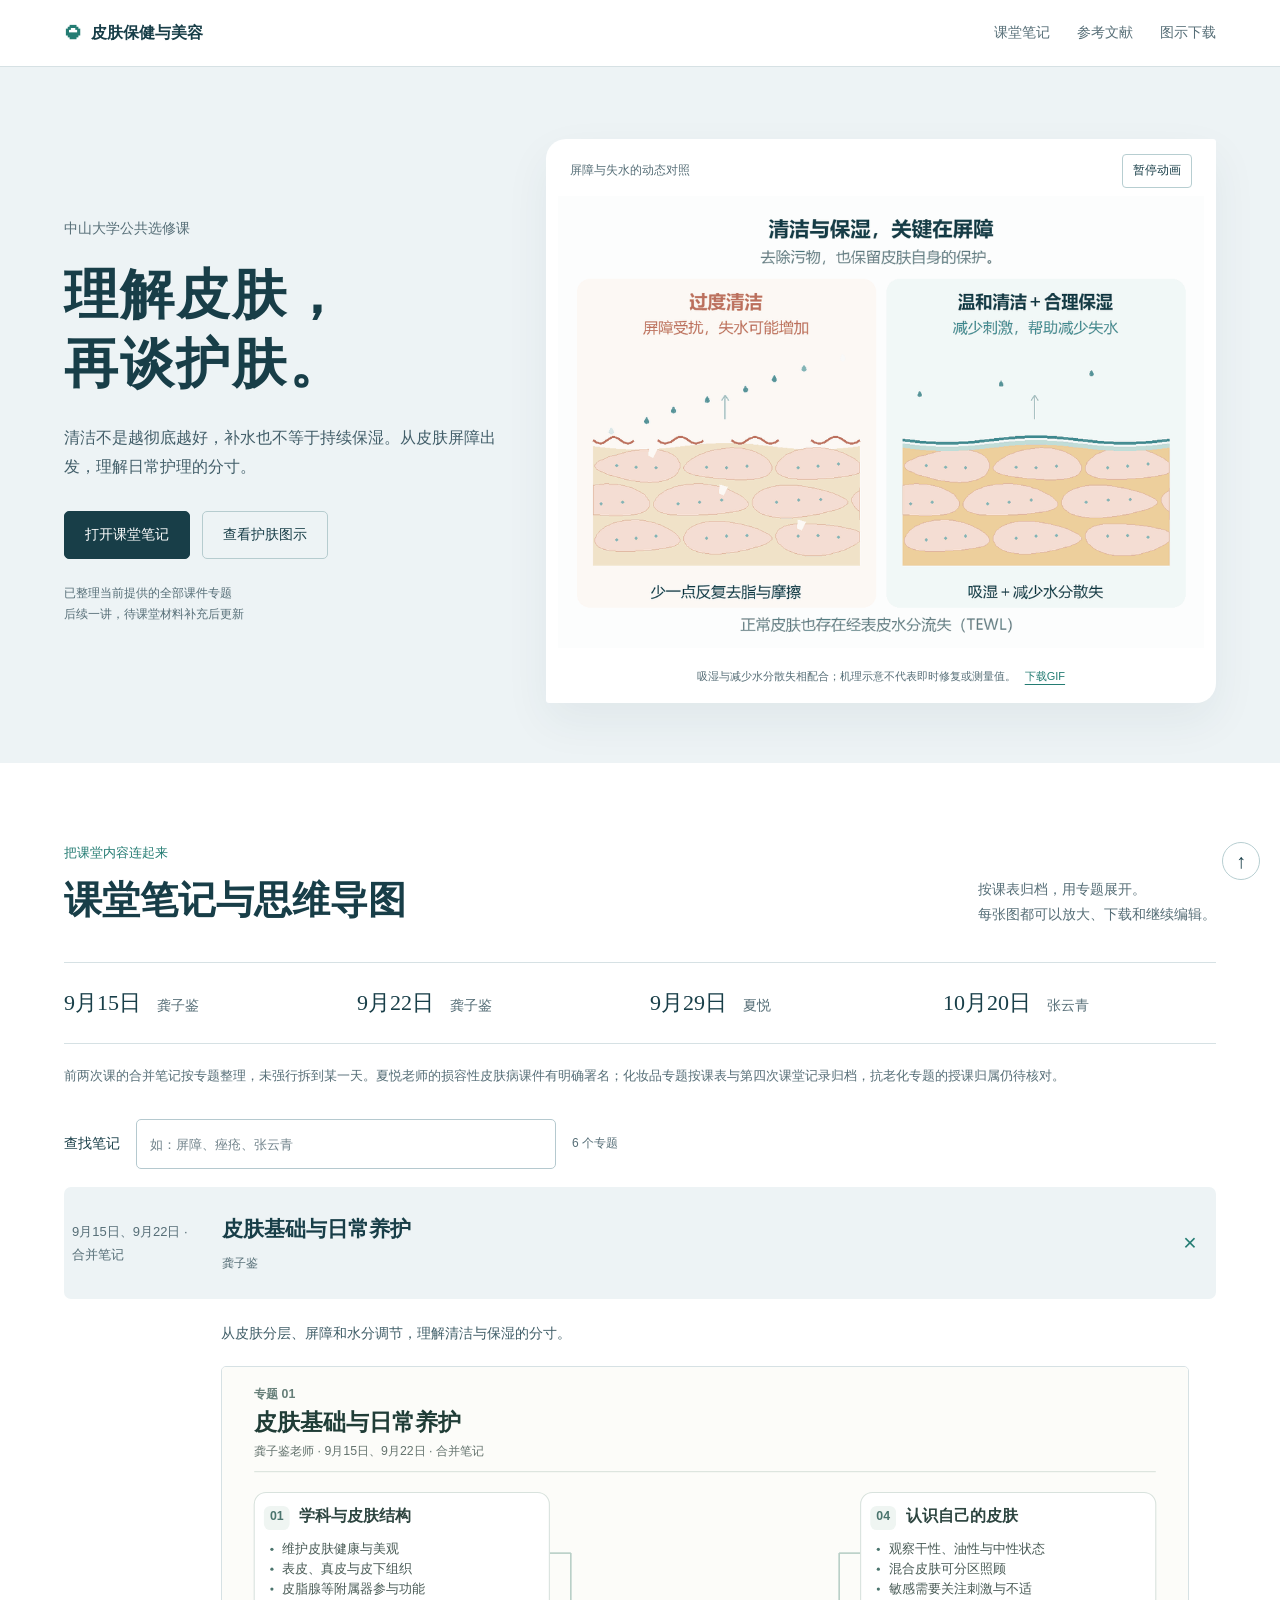
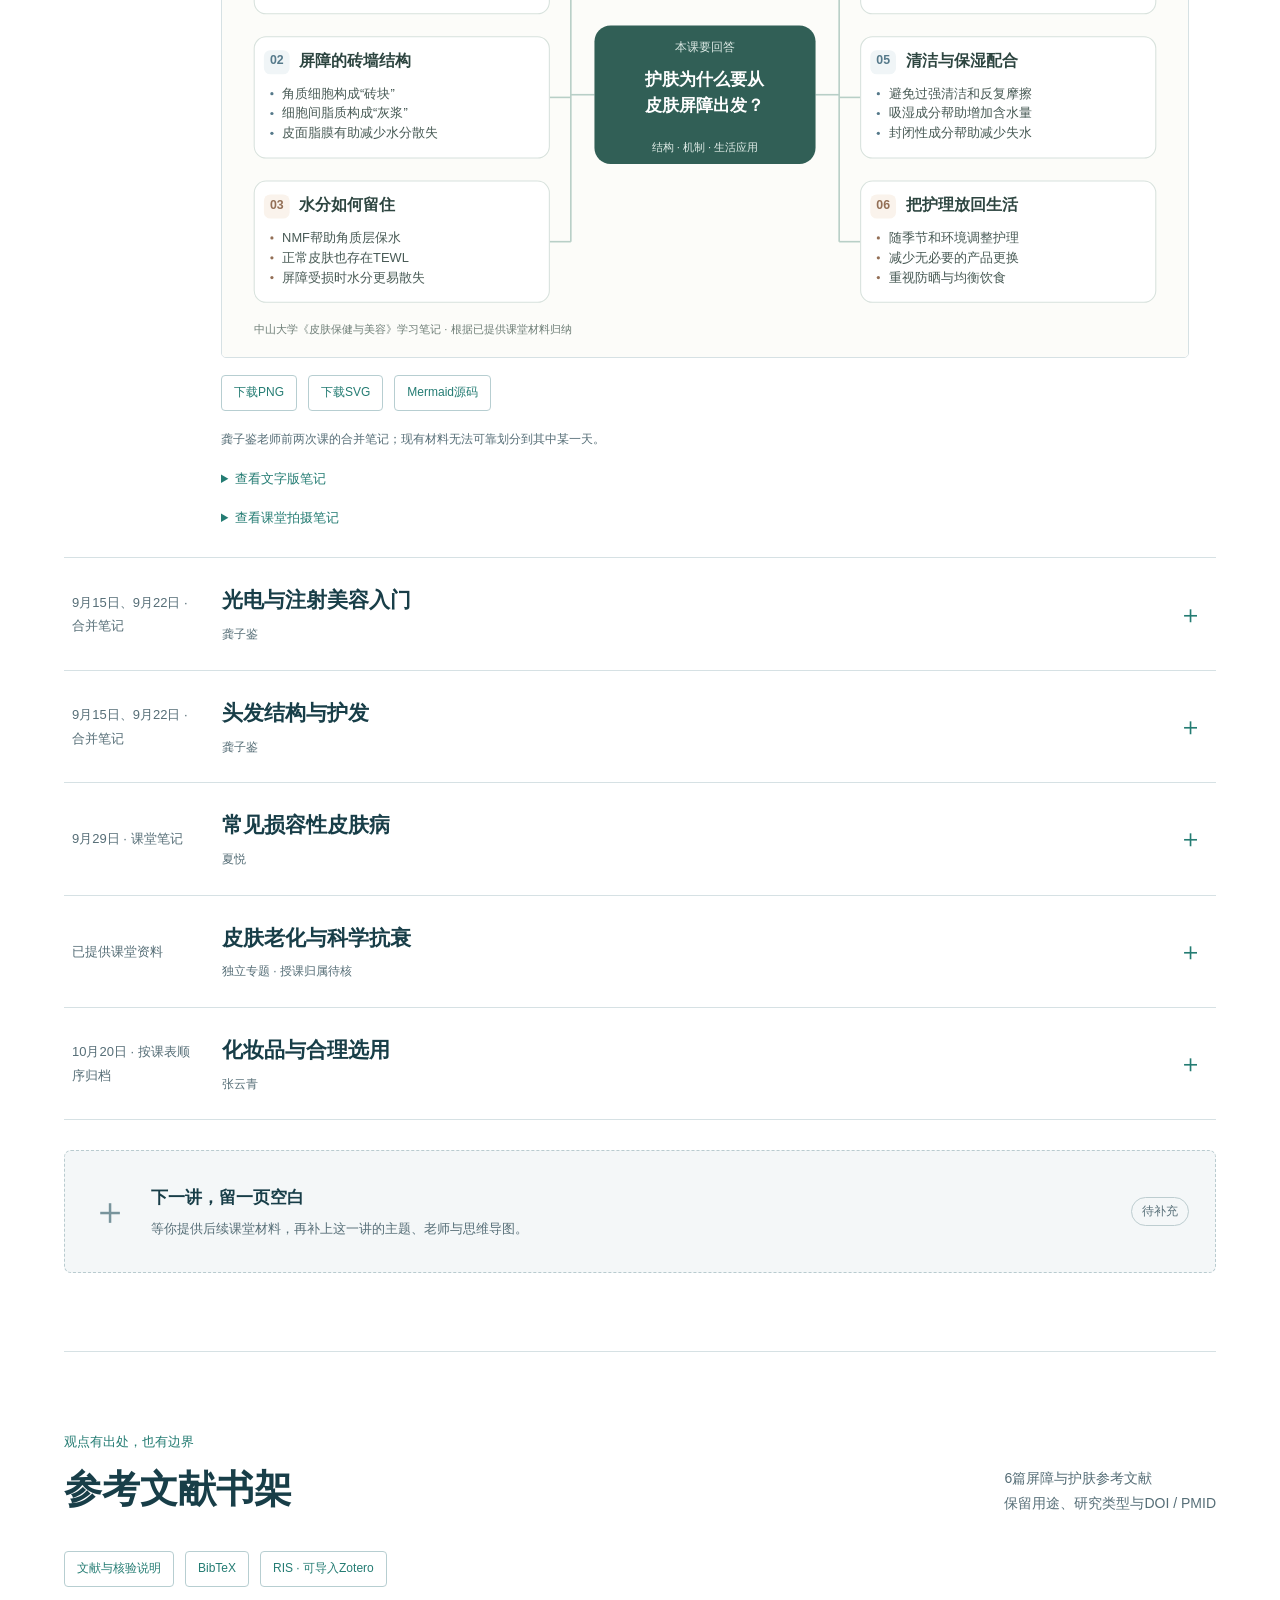
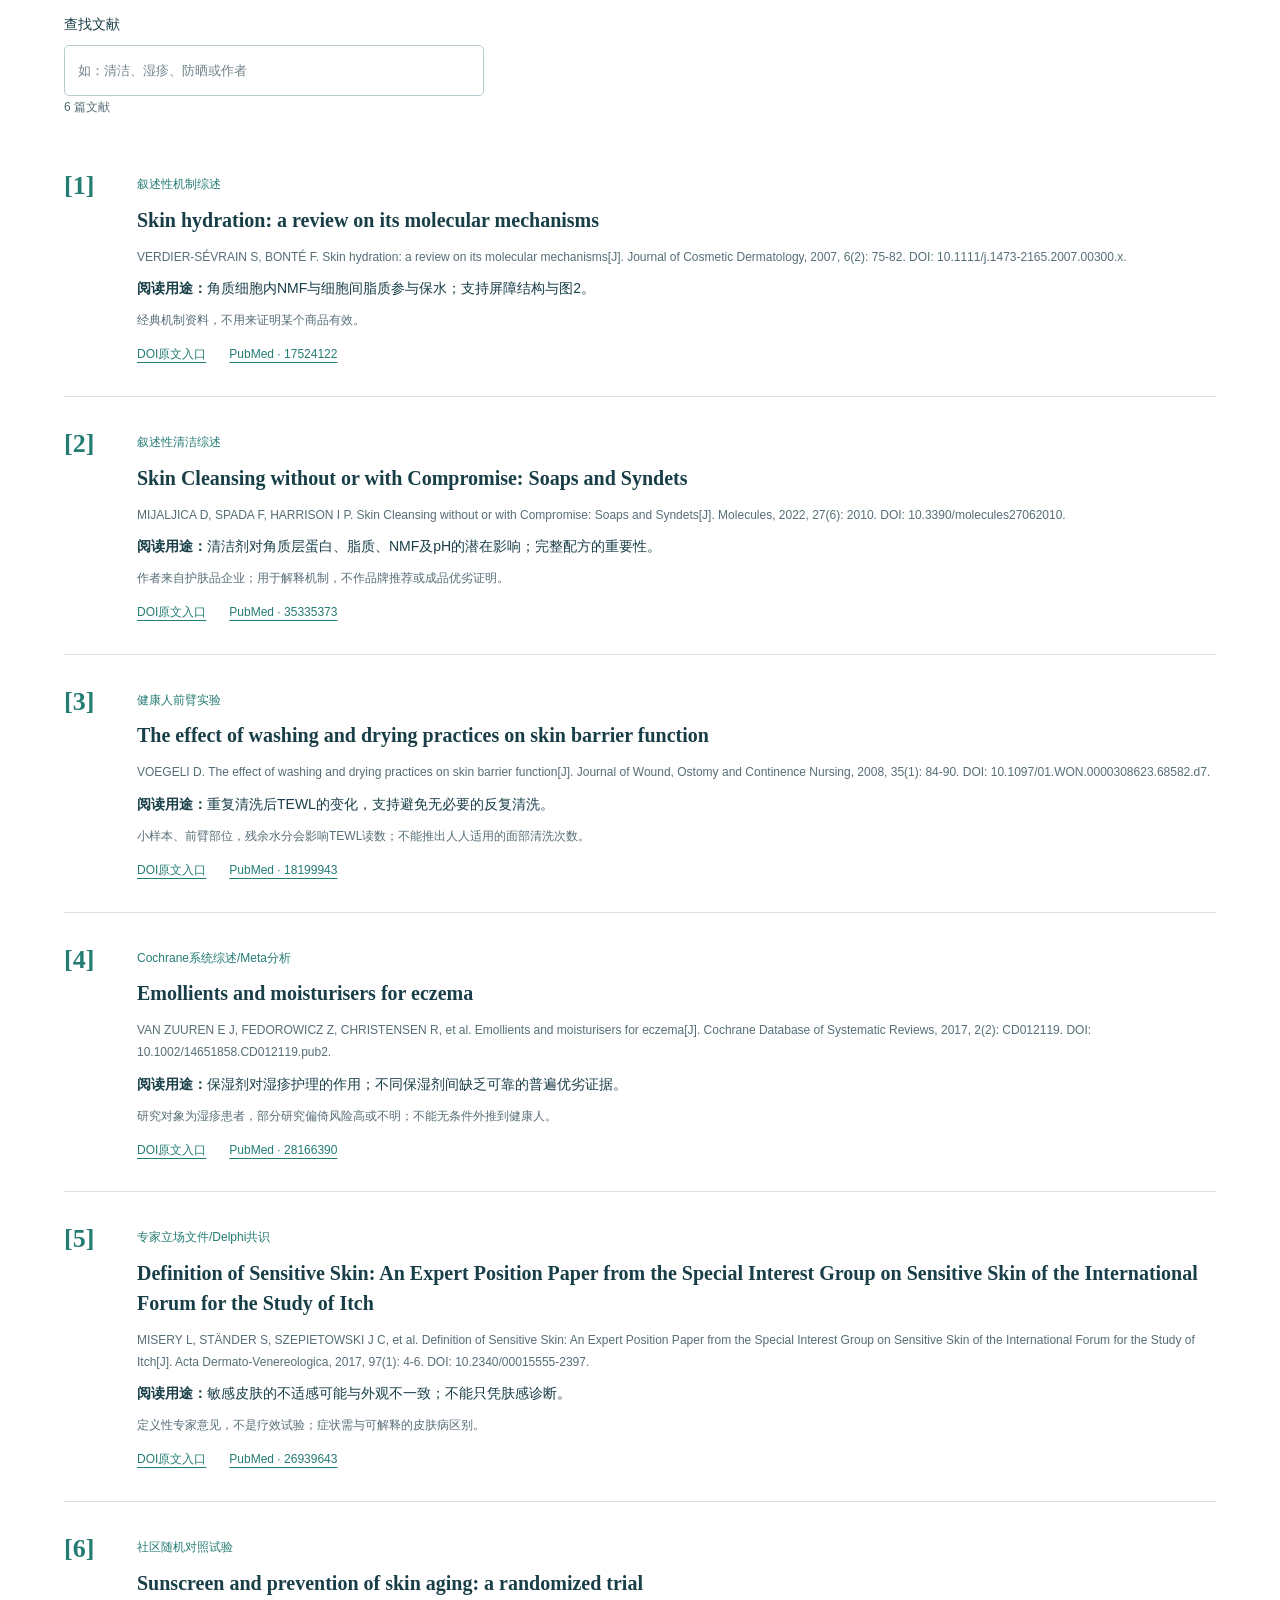
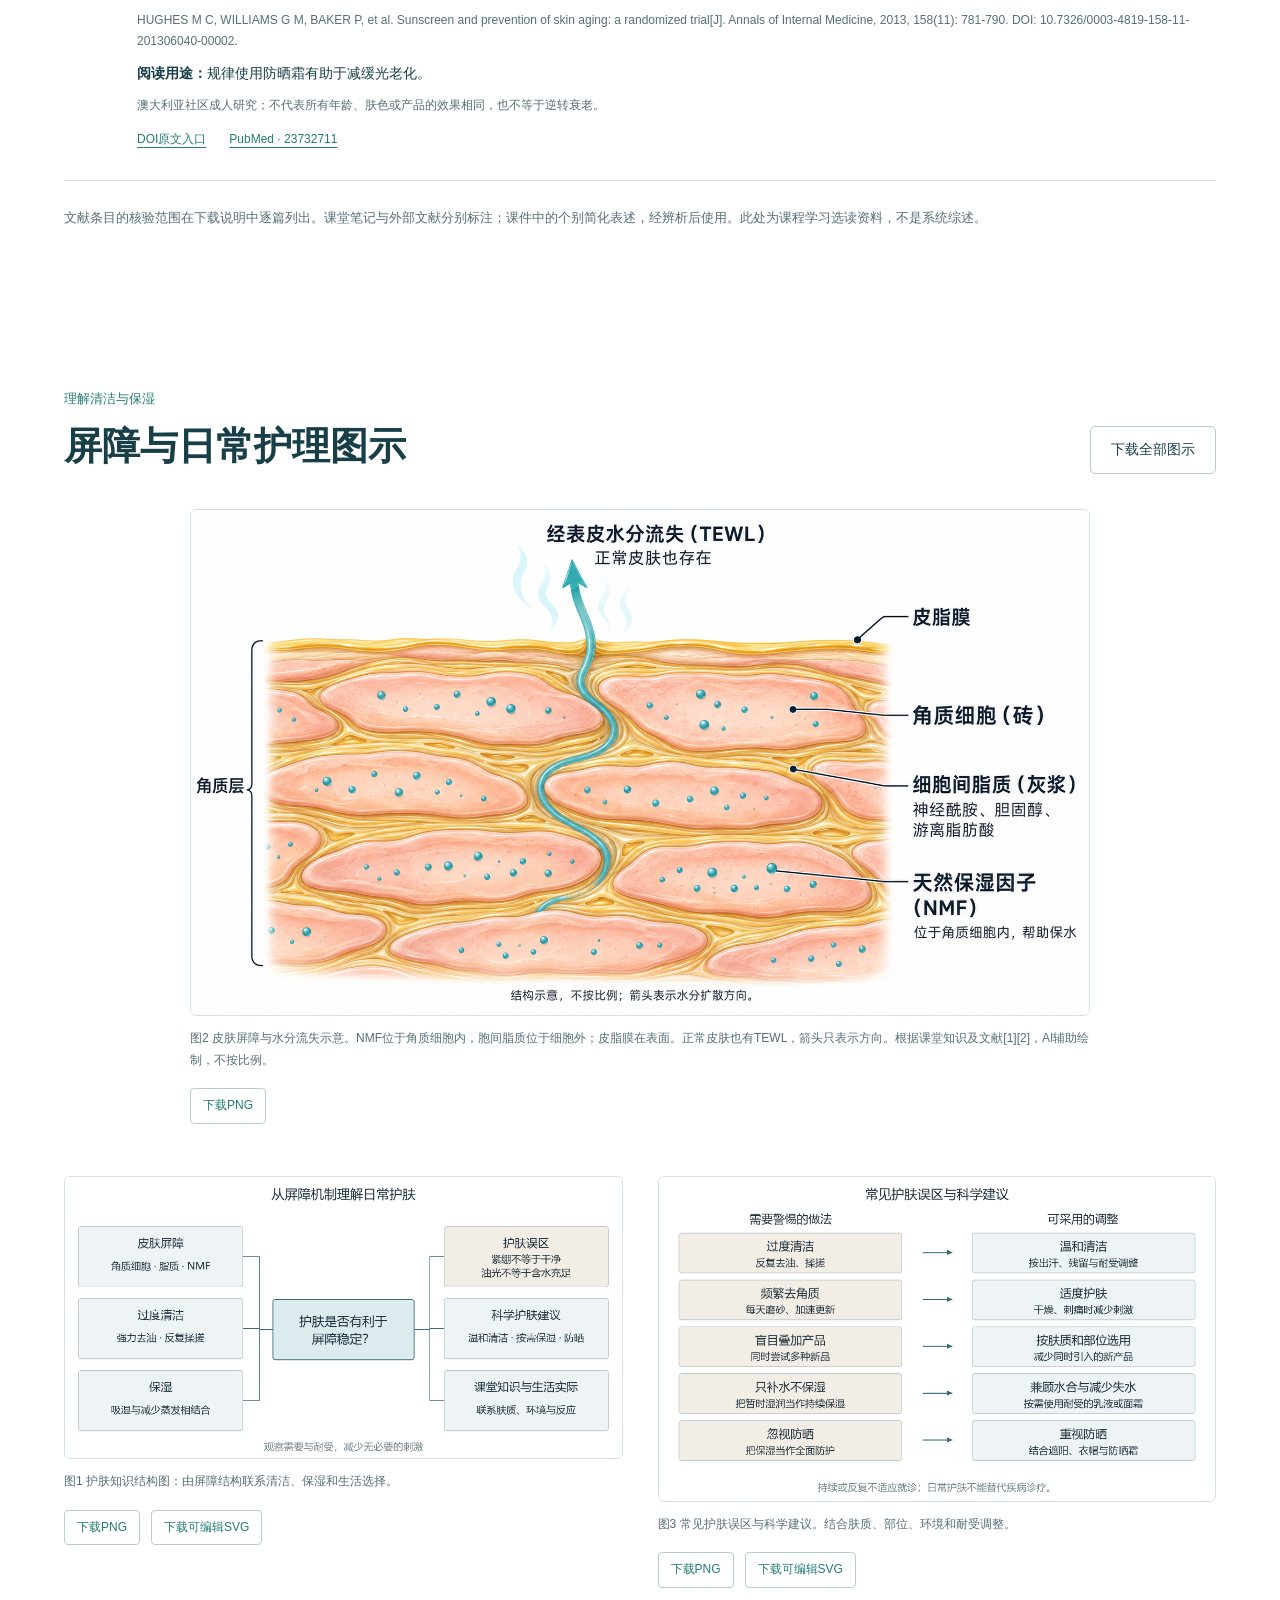
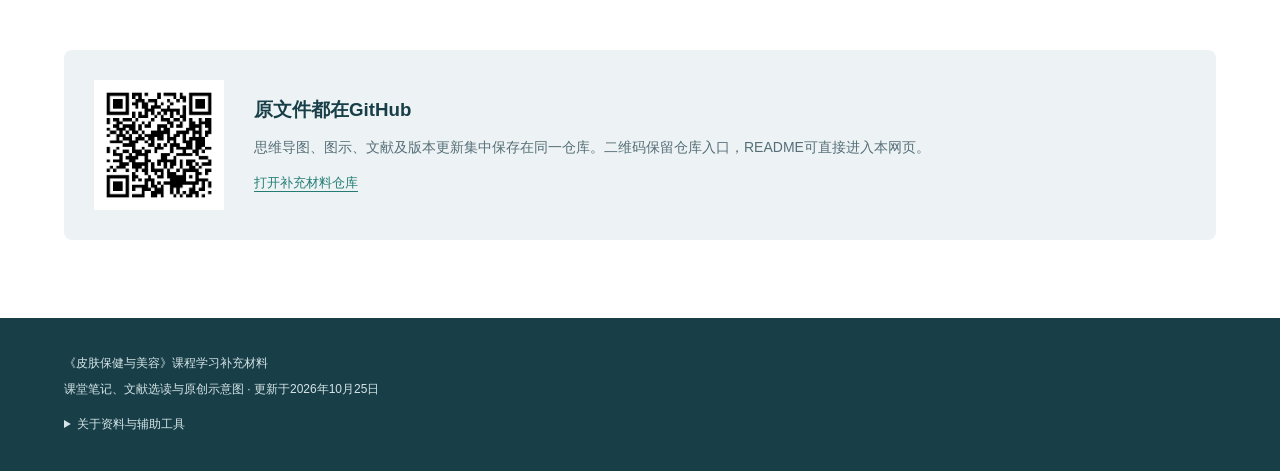
==== docs/index.html @ c9e30758 "Remove public course essay and highlight skin barrier care with an original looping animation" ====
<!doctype html>
<html lang="zh-CN"><head><meta charset="utf-8"><meta name="viewport" content="width=device-width,initial-scale=1">
<meta name="description" content="中山大学皮肤保健与美容课程学习笔记，包含课堂专题思维导图、屏障护理原理与核验参考文献。">
<meta name="theme-color" content="#183e48"><title>皮肤保健与美容 · 课程学习册</title><link rel="icon" href="assets/favicon.svg" type="image/svg+xml"><link rel="stylesheet" href="style.css"></head>
<body><a class="skip" href="#main">跳到正文</a>
<header class="site-header"><a class="brand" href="#top"><span class="brand-icon" aria-hidden="true">◒</span>皮肤保健与美容<span class="brand-sub">课程学习册</span></a><nav aria-label="主要导航"><a href="#lessons">课堂笔记</a><a href="#references">参考文献</a><a href="#figures">图示下载</a></nav></header>
<main id="main"><section class="hero" id="top"><div class="hero-copy"><p class="course-label">中山大学公共选修课</p><h1>理解皮肤，<br>再谈护肤。</h1><p class="hero-lead">清洁不是越彻底越好，补水也不等于持续保湿。从皮肤屏障出发，理解日常护理的分寸。</p><div class="hero-actions"><a class="button primary" href="#lessons">打开课堂笔记</a><a class="button" href="#figures">查看护肤图示</a></div><p class="hero-foot">已整理当前提供的全部课件专题<br>后续一讲，待课堂材料补充后更新</p></div><figure class="hero-figure" id="barrier-animation"><div class="motion-toolbar"><span>屏障与失水的动态对照</span><button type="button" id="motion-toggle" aria-controls="hero-motion" hidden>播放动画</button></div><img id="hero-motion" src="assets/skin-barrier-poster.png" data-animation="assets/skin-barrier-comparison.gif" data-poster="assets/skin-barrier-poster.png" width="1200" height="840" alt="动态对照：过度清洁可扰动屏障、增加失水；温和清洁与合理保湿帮助减少失水。正常皮肤也有TEWL。"><figcaption>吸湿与减少水分散失相配合；机理示意不代表即时修复或测量值。<a href="assets/skin-barrier-comparison.gif" download>下载GIF</a></figcaption></figure></section>
<section class="section lessons-section" id="lessons"><div class="section-heading"><div><p class="section-kicker">把课堂内容连起来</p><h2>课堂笔记与思维导图</h2></div><p>按课表归档，用专题展开。<br>每张图都可以放大、下载和继续编辑。</p></div>
<div class="course-timeline" aria-label="已核对的课表"><span><time>9月15日</time>龚子鉴</span><span><time>9月22日</time>龚子鉴</span><span><time>9月29日</time>夏悦</span><span><time>10月20日</time>张云青</span></div>
<p class="archive-note">前两次课的合并笔记按专题整理，未强行拆到某一天。夏悦老师的损容性皮肤病课件有明确署名；化妆品专题按课表与第四次课堂记录归档，抗老化专题的授课归属仍待核对。</p>
<div class="filter-bar"><label for="lesson-search">查找笔记</label><input id="lesson-search" type="search" placeholder="如：屏障、痤疮、张云青" autocomplete="off"><span id="lesson-count" role="status" aria-live="polite"></span></div><div class="lesson-list"><details class="lesson" id="skin-foundations" data-search="皮肤基础与日常养护 从皮肤分层、屏障和水分调节，理解清洁与保湿的分寸。 龚子鉴 9月15日、9月22日 · 合并笔记 &lt;li&gt;&lt;strong&gt;学科与皮肤结构&lt;/strong&gt;&lt;ul&gt;&lt;li&gt;维护皮肤健康与美观&lt;/li&gt;&lt;li&gt;表皮、真皮与皮下组织&lt;/li&gt;&lt;li&gt;皮脂腺等附属器参与功能&lt;/li&gt;&lt;/ul&gt;&lt;/li&gt;&lt;li&gt;&lt;strong&gt;屏障的砖墙结构&lt;/strong&gt;&lt;ul&gt;&lt;li&gt;角质细胞构成“砖块”&lt;/li&gt;&lt;li&gt;细胞间脂质构成“灰浆”&lt;/li&gt;&lt;li&gt;皮面脂膜有助减少水分散失&lt;/li&gt;&lt;/ul&gt;&lt;/li&gt;&lt;li&gt;&lt;strong&gt;水分如何留住&lt;/strong&gt;&lt;ul&gt;&lt;li&gt;NMF帮助角质层保水&lt;/li&gt;&lt;li&gt;正常皮肤也存在TEWL&lt;/li&gt;&lt;li&gt;屏障受损时水分更易散失&lt;/li&gt;&lt;/ul&gt;&lt;/li&gt;&lt;li&gt;&lt;strong&gt;认识自己的皮肤&lt;/strong&gt;&lt;ul&gt;&lt;li&gt;观察干性、油性与中性状态&lt;/li&gt;&lt;li&gt;混合皮肤可分区照顾&lt;/li&gt;&lt;li&gt;敏感需要关注刺激与不适&lt;/li&gt;&lt;/ul&gt;&lt;/li&gt;&lt;li&gt;&lt;strong&gt;清洁与保湿配合&lt;/strong&gt;&lt;ul&gt;&lt;li&gt;避免过强清洁和反复摩擦&lt;/li&gt;&lt;li&gt;吸湿成分帮助增加含水量&lt;/li&gt;&lt;li&gt;封闭性成分帮助减少失水&lt;/li&gt;&lt;/ul&gt;&lt;/li&gt;&lt;li&gt;&lt;strong&gt;把护理放回生活&lt;/strong&gt;&lt;ul&gt;&lt;li&gt;随季节和环境调整护理&lt;/li&gt;&lt;li&gt;减少无必要的产品更换&lt;/li&gt;&lt;li&gt;重视防晒与均衡饮食&lt;/li&gt;&lt;/ul&gt;&lt;/li&gt;" open>
      <summary><span class="lesson-date">9月15日、9月22日 · 合并笔记</span><span><span class="lesson-title">皮肤基础与日常养护</span><span class="teacher">龚子鉴</span></span><span class="toggle" aria-hidden="true">＋</span></summary>
      <div class="lesson-body"><p class="lesson-summary">从皮肤分层、屏障和水分调节，理解清洁与保湿的分寸。</p>
      <a class="map-link" href="assets/lessons/skin-foundations.svg" target="_blank" rel="noopener" aria-label="放大查看皮肤基础与日常养护思维导图"><img src="assets/lessons/skin-foundations.svg" alt="皮肤基础与日常养护思维导图" loading="lazy"></a>
      <div class="download-row"><a class="download" href="assets/lessons/skin-foundations.png" download>下载PNG</a><a class="download" href="assets/lessons/skin-foundations.svg" download>下载SVG</a><a class="download" href="assets/lessons/skin-foundations.mmd" download>Mermaid源码</a></div>
      <p class="source-note">龚子鉴老师前两次课的合并笔记；现有材料无法可靠划分到其中某一天。</p>
      <details class="text-map"><summary>查看文字版笔记</summary><ul class="branch-list"><li><strong>学科与皮肤结构</strong><ul><li>维护皮肤健康与美观</li><li>表皮、真皮与皮下组织</li><li>皮脂腺等附属器参与功能</li></ul></li><li><strong>屏障的砖墙结构</strong><ul><li>角质细胞构成“砖块”</li><li>细胞间脂质构成“灰浆”</li><li>皮面脂膜有助减少水分散失</li></ul></li><li><strong>水分如何留住</strong><ul><li>NMF帮助角质层保水</li><li>正常皮肤也存在TEWL</li><li>屏障受损时水分更易散失</li></ul></li><li><strong>认识自己的皮肤</strong><ul><li>观察干性、油性与中性状态</li><li>混合皮肤可分区照顾</li><li>敏感需要关注刺激与不适</li></ul></li><li><strong>清洁与保湿配合</strong><ul><li>避免过强清洁和反复摩擦</li><li>吸湿成分帮助增加含水量</li><li>封闭性成分帮助减少失水</li></ul></li><li><strong>把护理放回生活</strong><ul><li>随季节和环境调整护理</li><li>减少无必要的产品更换</li><li>重视防晒与均衡饮食</li></ul></li></ul></details>
      <details class="text-map classroom-photo"><summary>查看课堂拍摄笔记</summary><figure><img src="assets/classroom-cleansing.jpg" alt="课堂PPT照片：合理选择化妆品，提及皮肤表面环境与皮脂膜" loading="lazy"><figcaption>龚子鉴老师前两次课的合并笔记：清洁产品与皮脂膜。课堂拍摄，保留原貌。产品耐受还受完整配方和使用方式影响，不能只凭弱酸性标签判断。</figcaption></figure></details>
      </div></details><details class="lesson" id="light-and-injection" data-search="光电与注射美容入门 把技术名称还原为作用对象、基本原理与风险认识。 龚子鉴 9月15日、9月22日 · 合并笔记 &lt;li&gt;&lt;strong&gt;光与组织相互作用&lt;/strong&gt;&lt;ul&gt;&lt;li&gt;光可反射、散射、透过或吸收&lt;/li&gt;&lt;li&gt;黑色素、血红蛋白和水是靶基&lt;/li&gt;&lt;li&gt;不同波长的吸收特征不同&lt;/li&gt;&lt;/ul&gt;&lt;/li&gt;&lt;li&gt;&lt;strong&gt;读懂激光参数&lt;/strong&gt;&lt;ul&gt;&lt;li&gt;波长关联靶组织与作用深度&lt;/li&gt;&lt;li&gt;脉冲宽度影响热作用过程&lt;/li&gt;&lt;li&gt;能量密度关系疗效与风险&lt;/li&gt;&lt;/ul&gt;&lt;/li&gt;&lt;li&gt;&lt;strong&gt;强脉冲光是什么&lt;/strong&gt;&lt;ul&gt;&lt;li&gt;IPL使用宽谱脉冲光&lt;/li&gt;&lt;li&gt;滤光片改变可用光谱范围&lt;/li&gt;&lt;li&gt;选择性光热作用是理解线索&lt;/li&gt;&lt;/ul&gt;&lt;/li&gt;&lt;li&gt;&lt;strong&gt;肉毒毒素的思路&lt;/strong&gt;&lt;ul&gt;&lt;li&gt;作用于神经肌肉信号传递&lt;/li&gt;&lt;li&gt;课堂区分经典与微滴注射&lt;/li&gt;&lt;li&gt;注射层次与目标组织相关&lt;/li&gt;&lt;/ul&gt;&lt;/li&gt;&lt;li&gt;&lt;strong&gt;透明质酸与填充&lt;/strong&gt;&lt;ul&gt;&lt;li&gt;注射填充用于改善组织容积&lt;/li&gt;&lt;li&gt;选型需要考虑位置与层次&lt;/li&gt;&lt;li&gt;血管栓塞是严重并发症&lt;/li&gt;&lt;/ul&gt;&lt;/li&gt;&lt;li&gt;&lt;strong&gt;从技术走向判断&lt;/strong&gt;&lt;ul&gt;&lt;li&gt;先明确想改善的具体问题&lt;/li&gt;&lt;li&gt;由正规医疗机构评估适应证&lt;/li&gt;&lt;li&gt;不把展示病例当普遍效果&lt;/li&gt;&lt;/ul&gt;&lt;/li&gt;" >
      <summary><span class="lesson-date">9月15日、9月22日 · 合并笔记</span><span><span class="lesson-title">光电与注射美容入门</span><span class="teacher">龚子鉴</span></span><span class="toggle" aria-hidden="true">＋</span></summary>
      <div class="lesson-body"><p class="lesson-summary">把技术名称还原为作用对象、基本原理与风险认识。</p>
      <a class="map-link" href="assets/lessons/light-and-injection.svg" target="_blank" rel="noopener" aria-label="放大查看光电与注射美容入门思维导图"><img src="assets/lessons/light-and-injection.svg" alt="光电与注射美容入门思维导图" loading="lazy"></a>
      <div class="download-row"><a class="download" href="assets/lessons/light-and-injection.png" download>下载PNG</a><a class="download" href="assets/lessons/light-and-injection.svg" download>下载SVG</a><a class="download" href="assets/lessons/light-and-injection.mmd" download>Mermaid源码</a></div>
      <p class="source-note">龚子鉴老师前两次课合并材料中的技术专题，不据材料位置强行指定某一天。</p>
      <details class="text-map"><summary>查看文字版笔记</summary><ul class="branch-list"><li><strong>光与组织相互作用</strong><ul><li>光可反射、散射、透过或吸收</li><li>黑色素、血红蛋白和水是靶基</li><li>不同波长的吸收特征不同</li></ul></li><li><strong>读懂激光参数</strong><ul><li>波长关联靶组织与作用深度</li><li>脉冲宽度影响热作用过程</li><li>能量密度关系疗效与风险</li></ul></li><li><strong>强脉冲光是什么</strong><ul><li>IPL使用宽谱脉冲光</li><li>滤光片改变可用光谱范围</li><li>选择性光热作用是理解线索</li></ul></li><li><strong>肉毒毒素的思路</strong><ul><li>作用于神经肌肉信号传递</li><li>课堂区分经典与微滴注射</li><li>注射层次与目标组织相关</li></ul></li><li><strong>透明质酸与填充</strong><ul><li>注射填充用于改善组织容积</li><li>选型需要考虑位置与层次</li><li>血管栓塞是严重并发症</li></ul></li><li><strong>从技术走向判断</strong><ul><li>先明确想改善的具体问题</li><li>由正规医疗机构评估适应证</li><li>不把展示病例当普遍效果</li></ul></li></ul></details>
      
      </div></details><details class="lesson" id="hair-care" data-search="头发结构与护发 围绕毛干结构、生长周期与损伤原因整理已有课堂内容。 龚子鉴 9月15日、9月22日 · 合并笔记 &lt;li&gt;&lt;strong&gt;头发与外观&lt;/strong&gt;&lt;ul&gt;&lt;li&gt;毛发是外观的重要组成&lt;/li&gt;&lt;li&gt;发型影响面部修饰效果&lt;/li&gt;&lt;li&gt;发质与发量需要分别观察&lt;/li&gt;&lt;/ul&gt;&lt;/li&gt;&lt;li&gt;&lt;strong&gt;毛干的组织结构&lt;/strong&gt;&lt;ul&gt;&lt;li&gt;主要结构蛋白是角蛋白&lt;/li&gt;&lt;li&gt;毛小皮位于毛干外层&lt;/li&gt;&lt;li&gt;毛皮质影响强度和弹性&lt;/li&gt;&lt;/ul&gt;&lt;/li&gt;&lt;li&gt;&lt;strong&gt;毛囊的生长周期&lt;/strong&gt;&lt;ul&gt;&lt;li&gt;生长期持续形成毛发&lt;/li&gt;&lt;li&gt;退行期后进入休止期&lt;/li&gt;&lt;li&gt;不同毛囊的周期并不同步&lt;/li&gt;&lt;/ul&gt;&lt;/li&gt;&lt;li&gt;&lt;strong&gt;影响生长的因素&lt;/strong&gt;&lt;ul&gt;&lt;li&gt;遗传与激素参与调节&lt;/li&gt;&lt;li&gt;营养状态与毛发生长有关&lt;/li&gt;&lt;li&gt;理化因素也可影响发质&lt;/li&gt;&lt;/ul&gt;&lt;/li&gt;&lt;li&gt;&lt;strong&gt;烫发相关损伤&lt;/strong&gt;&lt;ul&gt;&lt;li&gt;烫发会改变毛干化学结构&lt;/li&gt;&lt;li&gt;毛小皮损伤可使表面粗糙&lt;/li&gt;&lt;li&gt;反复损伤可导致分叉折断&lt;/li&gt;&lt;/ul&gt;&lt;/li&gt;&lt;li&gt;&lt;strong&gt;物理损伤与养护&lt;/strong&gt;&lt;ul&gt;&lt;li&gt;减少反复高温与粗暴摩擦&lt;/li&gt;&lt;li&gt;避免头发缠结时用力梳拉&lt;/li&gt;&lt;li&gt;洗护重点兼顾头皮与毛干&lt;/li&gt;&lt;/ul&gt;&lt;/li&gt;" >
      <summary><span class="lesson-date">9月15日、9月22日 · 合并笔记</span><span><span class="lesson-title">头发结构与护发</span><span class="teacher">龚子鉴</span></span><span class="toggle" aria-hidden="true">＋</span></summary>
      <div class="lesson-body"><p class="lesson-summary">围绕毛干结构、生长周期与损伤原因整理已有课堂内容。</p>
      <a class="map-link" href="assets/lessons/hair-care.svg" target="_blank" rel="noopener" aria-label="放大查看头发结构与护发思维导图"><img src="assets/lessons/hair-care.svg" alt="头发结构与护发思维导图" loading="lazy"></a>
      <div class="download-row"><a class="download" href="assets/lessons/hair-care.png" download>下载PNG</a><a class="download" href="assets/lessons/hair-care.svg" download>下载SVG</a><a class="download" href="assets/lessons/hair-care.mmd" download>Mermaid源码</a></div>
      <p class="source-note">龚子鉴老师前两次课合并材料中的毛发专题；以下仅整理已经提供的内容。</p>
      <details class="text-map"><summary>查看文字版笔记</summary><ul class="branch-list"><li><strong>头发与外观</strong><ul><li>毛发是外观的重要组成</li><li>发型影响面部修饰效果</li><li>发质与发量需要分别观察</li></ul></li><li><strong>毛干的组织结构</strong><ul><li>主要结构蛋白是角蛋白</li><li>毛小皮位于毛干外层</li><li>毛皮质影响强度和弹性</li></ul></li><li><strong>毛囊的生长周期</strong><ul><li>生长期持续形成毛发</li><li>退行期后进入休止期</li><li>不同毛囊的周期并不同步</li></ul></li><li><strong>影响生长的因素</strong><ul><li>遗传与激素参与调节</li><li>营养状态与毛发生长有关</li><li>理化因素也可影响发质</li></ul></li><li><strong>烫发相关损伤</strong><ul><li>烫发会改变毛干化学结构</li><li>毛小皮损伤可使表面粗糙</li><li>反复损伤可导致分叉折断</li></ul></li><li><strong>物理损伤与养护</strong><ul><li>减少反复高温与粗暴摩擦</li><li>避免头发缠结时用力梳拉</li><li>洗护重点兼顾头皮与毛干</li></ul></li></ul></details>
      
      </div></details><details class="lesson" id="common-dermatoses" data-search="常见损容性皮肤病 认识痤疮、玫瑰痤疮等常见问题，区分基础护理与疾病诊疗。 夏悦 9月29日 · 课堂笔记 &lt;li&gt;&lt;strong&gt;认识疾病范围&lt;/strong&gt;&lt;ul&gt;&lt;li&gt;涉及外露部位皮肤与外观&lt;/li&gt;&lt;li&gt;附属器、色素及皮炎问题并存&lt;/li&gt;&lt;li&gt;观察皮损而非只看“颜值”&lt;/li&gt;&lt;/ul&gt;&lt;/li&gt;&lt;li&gt;&lt;strong&gt;痤疮为何发生&lt;/strong&gt;&lt;ul&gt;&lt;li&gt;皮脂分泌与毛囊口角化改变&lt;/li&gt;&lt;li&gt;痤疮相关微生物参与过程&lt;/li&gt;&lt;li&gt;炎症贯穿疾病发展&lt;/li&gt;&lt;/ul&gt;&lt;/li&gt;&lt;li&gt;&lt;strong&gt;痤疮的护理与治疗&lt;/strong&gt;&lt;ul&gt;&lt;li&gt;避免过度清洗和挤压皮损&lt;/li&gt;&lt;li&gt;保湿与分区护理同样重要&lt;/li&gt;&lt;li&gt;由医师按严重程度选择治疗&lt;/li&gt;&lt;/ul&gt;&lt;/li&gt;&lt;li&gt;&lt;strong&gt;识别玫瑰痤疮&lt;/strong&gt;&lt;ul&gt;&lt;li&gt;面中部潮红、红斑等表现&lt;/li&gt;&lt;li&gt;神经血管和免疫机制参与&lt;/li&gt;&lt;li&gt;屏障异常与微生态也受关注&lt;/li&gt;&lt;/ul&gt;&lt;/li&gt;&lt;li&gt;&lt;strong&gt;照顾易泛红的皮肤&lt;/strong&gt;&lt;ul&gt;&lt;li&gt;观察日晒、冷热等个人诱因&lt;/li&gt;&lt;li&gt;温和清洁并维护皮肤屏障&lt;/li&gt;&lt;li&gt;防晒与针对性诊疗相配合&lt;/li&gt;&lt;/ul&gt;&lt;/li&gt;&lt;li&gt;&lt;strong&gt;其他常见问题&lt;/strong&gt;&lt;ul&gt;&lt;li&gt;脂溢性皮炎：反复炎症与脱屑&lt;/li&gt;&lt;li&gt;白癜风：色素脱失性问题&lt;/li&gt;&lt;li&gt;疾病治疗不能由护肤品替代&lt;/li&gt;&lt;/ul&gt;&lt;/li&gt;" >
      <summary><span class="lesson-date">9月29日 · 课堂笔记</span><span><span class="lesson-title">常见损容性皮肤病</span><span class="teacher">夏悦</span></span><span class="toggle" aria-hidden="true">＋</span></summary>
      <div class="lesson-body"><p class="lesson-summary">认识痤疮、玫瑰痤疮等常见问题，区分基础护理与疾病诊疗。</p>
      <a class="map-link" href="assets/lessons/common-dermatoses.svg" target="_blank" rel="noopener" aria-label="放大查看常见损容性皮肤病思维导图"><img src="assets/lessons/common-dermatoses.svg" alt="常见损容性皮肤病思维导图" loading="lazy"></a>
      <div class="download-row"><a class="download" href="assets/lessons/common-dermatoses.png" download>下载PNG</a><a class="download" href="assets/lessons/common-dermatoses.svg" download>下载SVG</a><a class="download" href="assets/lessons/common-dermatoses.mmd" download>Mermaid源码</a></div>
      <p class="source-note">夏悦老师《常见损容性皮肤病》PPT笔记；标题页署名与9月29日课程表相符。</p>
      <details class="text-map"><summary>查看文字版笔记</summary><ul class="branch-list"><li><strong>认识疾病范围</strong><ul><li>涉及外露部位皮肤与外观</li><li>附属器、色素及皮炎问题并存</li><li>观察皮损而非只看“颜值”</li></ul></li><li><strong>痤疮为何发生</strong><ul><li>皮脂分泌与毛囊口角化改变</li><li>痤疮相关微生物参与过程</li><li>炎症贯穿疾病发展</li></ul></li><li><strong>痤疮的护理与治疗</strong><ul><li>避免过度清洗和挤压皮损</li><li>保湿与分区护理同样重要</li><li>由医师按严重程度选择治疗</li></ul></li><li><strong>识别玫瑰痤疮</strong><ul><li>面中部潮红、红斑等表现</li><li>神经血管和免疫机制参与</li><li>屏障异常与微生态也受关注</li></ul></li><li><strong>照顾易泛红的皮肤</strong><ul><li>观察日晒、冷热等个人诱因</li><li>温和清洁并维护皮肤屏障</li><li>防晒与针对性诊疗相配合</li></ul></li><li><strong>其他常见问题</strong><ul><li>脂溢性皮炎：反复炎症与脱屑</li><li>白癜风：色素脱失性问题</li><li>疾病治疗不能由护肤品替代</li></ul></li></ul></details>
      
      </div></details><details class="lesson" id="skin-aging" data-search="皮肤老化与科学抗衰 从多层组织变化和内外因素，回到基础护理与合理预期。 独立专题 · 授课归属待核 已提供课堂资料 &lt;li&gt;&lt;strong&gt;不只是一条皱纹&lt;/strong&gt;&lt;ul&gt;&lt;li&gt;皮肤可出现干燥、细纹和松弛&lt;/li&gt;&lt;li&gt;脂肪分布与面部轮廓有关&lt;/li&gt;&lt;li&gt;肌肉、韧带和骨骼也在变化&lt;/li&gt;&lt;/ul&gt;&lt;/li&gt;&lt;li&gt;&lt;strong&gt;内在与外在因素&lt;/strong&gt;&lt;ul&gt;&lt;li&gt;内在老化是生理过程&lt;/li&gt;&lt;li&gt;日光与吸烟是重要外在因素&lt;/li&gt;&lt;li&gt;环境、营养和睡眠也需关注&lt;/li&gt;&lt;/ul&gt;&lt;/li&gt;&lt;li&gt;&lt;strong&gt;课堂中的机制线索&lt;/strong&gt;&lt;ul&gt;&lt;li&gt;氧化应激与DNA损伤&lt;/li&gt;&lt;li&gt;细胞老化与端粒改变&lt;/li&gt;&lt;li&gt;糖基化与组织蛋白变化&lt;/li&gt;&lt;/ul&gt;&lt;/li&gt;&lt;li&gt;&lt;strong&gt;先做好日常基础&lt;/strong&gt;&lt;ul&gt;&lt;li&gt;防晒有助减轻光老化&lt;/li&gt;&lt;li&gt;保湿与屏障护理配合&lt;/li&gt;&lt;li&gt;坚持规律生活与均衡饮食&lt;/li&gt;&lt;/ul&gt;&lt;/li&gt;&lt;li&gt;&lt;strong&gt;医学干预分门别类&lt;/strong&gt;&lt;ul&gt;&lt;li&gt;外用药物与功效性护肤&lt;/li&gt;&lt;li&gt;注射、换肤及光电声治疗&lt;/li&gt;&lt;li&gt;由医疗机构评估适应证&lt;/li&gt;&lt;/ul&gt;&lt;/li&gt;&lt;li&gt;&lt;strong&gt;读懂研究与宣传&lt;/strong&gt;&lt;ul&gt;&lt;li&gt;机制线索不等于人体疗效&lt;/li&gt;&lt;li&gt;研究前沿不等于成熟方案&lt;/li&gt;&lt;li&gt;效果、风险和维持成本同看&lt;/li&gt;&lt;/ul&gt;&lt;/li&gt;" >
      <summary><span class="lesson-date">已提供课堂资料</span><span><span class="lesson-title">皮肤老化与科学抗衰</span><span class="teacher">独立专题 · 授课归属待核</span></span><span class="toggle" aria-hidden="true">＋</span></summary>
      <div class="lesson-body"><p class="lesson-summary">从多层组织变化和内外因素，回到基础护理与合理预期。</p>
      <a class="map-link" href="assets/lessons/skin-aging.svg" target="_blank" rel="noopener" aria-label="放大查看皮肤老化与科学抗衰思维导图"><img src="assets/lessons/skin-aging.svg" alt="皮肤老化与科学抗衰思维导图" loading="lazy"></a>
      <div class="download-row"><a class="download" href="assets/lessons/skin-aging.png" download>下载PNG</a><a class="download" href="assets/lessons/skin-aging.svg" download>下载SVG</a><a class="download" href="assets/lessons/skin-aging.mmd" download>Mermaid源码</a></div>
      <p class="source-note">根据已提供的抗老化课堂资料整理；该部分未见独立署名，暂不归到某位老师名下。</p>
      <details class="text-map"><summary>查看文字版笔记</summary><ul class="branch-list"><li><strong>不只是一条皱纹</strong><ul><li>皮肤可出现干燥、细纹和松弛</li><li>脂肪分布与面部轮廓有关</li><li>肌肉、韧带和骨骼也在变化</li></ul></li><li><strong>内在与外在因素</strong><ul><li>内在老化是生理过程</li><li>日光与吸烟是重要外在因素</li><li>环境、营养和睡眠也需关注</li></ul></li><li><strong>课堂中的机制线索</strong><ul><li>氧化应激与DNA损伤</li><li>细胞老化与端粒改变</li><li>糖基化与组织蛋白变化</li></ul></li><li><strong>先做好日常基础</strong><ul><li>防晒有助减轻光老化</li><li>保湿与屏障护理配合</li><li>坚持规律生活与均衡饮食</li></ul></li><li><strong>医学干预分门别类</strong><ul><li>外用药物与功效性护肤</li><li>注射、换肤及光电声治疗</li><li>由医疗机构评估适应证</li></ul></li><li><strong>读懂研究与宣传</strong><ul><li>机制线索不等于人体疗效</li><li>研究前沿不等于成熟方案</li><li>效果、风险和维持成本同看</li></ul></li></ul></details>
      
      </div></details><details class="lesson" id="cosmetics" data-search="化妆品与合理选用 理解配方、保湿、防晒和常见不良反应，减少盲目叠加。 张云青 10月20日 · 按课表顺序归档 &lt;li&gt;&lt;strong&gt;产品先看用途&lt;/strong&gt;&lt;ul&gt;&lt;li&gt;化妆品与药品的目的不同&lt;/li&gt;&lt;li&gt;清洁、护肤与彩妆各有用途&lt;/li&gt;&lt;li&gt;产品层级不等于步骤越多越好&lt;/li&gt;&lt;/ul&gt;&lt;/li&gt;&lt;li&gt;&lt;strong&gt;配方不只一个成分&lt;/strong&gt;&lt;ul&gt;&lt;li&gt;基质常由油相和水相构成&lt;/li&gt;&lt;li&gt;辅料关系稳定与使用感&lt;/li&gt;&lt;li&gt;功效需要结合配方与评价&lt;/li&gt;&lt;/ul&gt;&lt;/li&gt;&lt;li&gt;&lt;strong&gt;保湿的两条路径&lt;/strong&gt;&lt;ul&gt;&lt;li&gt;吸湿成分帮助吸住水分&lt;/li&gt;&lt;li&gt;封闭性成分帮助减少蒸发&lt;/li&gt;&lt;li&gt;化妆水的保湿能力有限&lt;/li&gt;&lt;/ul&gt;&lt;/li&gt;&lt;li&gt;&lt;strong&gt;功效看机制与证据&lt;/strong&gt;&lt;ul&gt;&lt;li&gt;抗皱涉及保湿与损伤防护&lt;/li&gt;&lt;li&gt;提亮涉及黑素生成和代谢&lt;/li&gt;&lt;li&gt;细胞实验不能替代人体评价&lt;/li&gt;&lt;/ul&gt;&lt;/li&gt;&lt;li&gt;&lt;strong&gt;防晒与肤质匹配&lt;/strong&gt;&lt;ul&gt;&lt;li&gt;防晒剂帮助减少紫外线影响&lt;/li&gt;&lt;li&gt;SPF主要反映UVB防护能力&lt;/li&gt;&lt;li&gt;不同部位可调整产品质地&lt;/li&gt;&lt;/ul&gt;&lt;/li&gt;&lt;li&gt;&lt;strong&gt;识别不适并少折腾&lt;/strong&gt;&lt;ul&gt;&lt;li&gt;留意刺激、过敏及光反应&lt;/li&gt;&lt;li&gt;长痘或色素变化也应观察&lt;/li&gt;&lt;li&gt;减少刺激并及时评估持续症状&lt;/li&gt;&lt;/ul&gt;&lt;/li&gt;" >
      <summary><span class="lesson-date">10月20日 · 按课表顺序归档</span><span><span class="lesson-title">化妆品与合理选用</span><span class="teacher">张云青</span></span><span class="toggle" aria-hidden="true">＋</span></summary>
      <div class="lesson-body"><p class="lesson-summary">理解配方、保湿、防晒和常见不良反应，减少盲目叠加。</p>
      <a class="map-link" href="assets/lessons/cosmetics.svg" target="_blank" rel="noopener" aria-label="放大查看化妆品与合理选用思维导图"><img src="assets/lessons/cosmetics.svg" alt="化妆品与合理选用思维导图" loading="lazy"></a>
      <div class="download-row"><a class="download" href="assets/lessons/cosmetics.png" download>下载PNG</a><a class="download" href="assets/lessons/cosmetics.svg" download>下载SVG</a><a class="download" href="assets/lessons/cosmetics.mmd" download>Mermaid源码</a></div>
      <p class="source-note">按课程表与第四次课堂材料的顺序，归入张云青老师10月20日课程笔记；课件未见独立署名页。</p>
      <details class="text-map"><summary>查看文字版笔记</summary><ul class="branch-list"><li><strong>产品先看用途</strong><ul><li>化妆品与药品的目的不同</li><li>清洁、护肤与彩妆各有用途</li><li>产品层级不等于步骤越多越好</li></ul></li><li><strong>配方不只一个成分</strong><ul><li>基质常由油相和水相构成</li><li>辅料关系稳定与使用感</li><li>功效需要结合配方与评价</li></ul></li><li><strong>保湿的两条路径</strong><ul><li>吸湿成分帮助吸住水分</li><li>封闭性成分帮助减少蒸发</li><li>化妆水的保湿能力有限</li></ul></li><li><strong>功效看机制与证据</strong><ul><li>抗皱涉及保湿与损伤防护</li><li>提亮涉及黑素生成和代谢</li><li>细胞实验不能替代人体评价</li></ul></li><li><strong>防晒与肤质匹配</strong><ul><li>防晒剂帮助减少紫外线影响</li><li>SPF主要反映UVB防护能力</li><li>不同部位可调整产品质地</li></ul></li><li><strong>识别不适并少折腾</strong><ul><li>留意刺激、过敏及光反应</li><li>长痘或色素变化也应观察</li><li>减少刺激并及时评估持续症状</li></ul></li></ul></details>
      
      </div></details></div><p id="no-lessons" hidden>没有匹配的笔记，试试其他关键词。</p>
<aside class="pending"><span class="pending-symbol" aria-hidden="true">＋</span><div><h3>下一讲，留一页空白</h3><p>等你提供后续课堂材料，再补上这一讲的主题、老师与思维导图。</p></div><span class="pending-status">待补充</span></aside></section>
<section class="section references-section" id="references"><div class="section-heading"><div><p class="section-kicker">观点有出处，也有边界</p><h2>参考文献书架</h2></div><p>6篇屏障与护肤参考文献<br>保留用途、研究类型与DOI / PMID</p></div><div class="download-row reference-downloads"><a class="download" href="downloads/references.md" download>文献与核验说明</a><a class="download" href="downloads/references.bib" download>BibTeX</a><a class="download" href="downloads/references.ris" download>RIS · 可导入Zotero</a></div><label class="ref-search-label" for="reference-search">查找文献</label><input id="reference-search" type="search" placeholder="如：清洁、湿疹、防晒或作者" autocomplete="off"><p id="ref-count" class="source-note" role="status" aria-live="polite"></p><div class="references"><article class="reference" id="ref-1" data-search="VERDIER-SÉVRAIN S, BONTÉ F. Skin hydration: a review on its molecular mechanisms[J]. Journal of Cosmetic Dermatology, 2007, 6(2): 75-82. DOI: 10.1111/j.1473-2165.2007.00300.x. 角质细胞内NMF与细胞间脂质参与保水；支持屏障结构与图2"><div class="ref-no">[1]</div><div><span class="ref-type">叙述性机制综述</span><h3>Skin hydration: a review on its molecular mechanisms</h3><p class="bibliography">VERDIER-SÉVRAIN S, BONTÉ F. Skin hydration: a review on its molecular mechanisms[J]. Journal of Cosmetic Dermatology, 2007, 6(2): 75-82. DOI: 10.1111/j.1473-2165.2007.00300.x.</p><p><strong>阅读用途：</strong>角质细胞内NMF与细胞间脂质参与保水；支持屏障结构与图2。</p><p class="source-note">经典机制资料，不用来证明某个商品有效。</p><div class="ref-links"><a href="https://doi.org/10.1111/j.1473-2165.2007.00300.x" target="_blank" rel="noopener">DOI原文入口</a><a href="https://pubmed.ncbi.nlm.nih.gov/17524122/" target="_blank" rel="noopener">PubMed · 17524122</a></div></div></article><article class="reference" id="ref-2" data-search="MIJALJICA D, SPADA F, HARRISON I P. Skin Cleansing without or with Compromise: Soaps and Syndets[J]. Molecules, 2022, 27(6): 2010. DOI: 10.3390/molecules27062010. 清洁剂对角质层蛋白、脂质、NMF及pH的潜在影响；完整配方的重要性"><div class="ref-no">[2]</div><div><span class="ref-type">叙述性清洁综述</span><h3>Skin Cleansing without or with Compromise: Soaps and Syndets</h3><p class="bibliography">MIJALJICA D, SPADA F, HARRISON I P. Skin Cleansing without or with Compromise: Soaps and Syndets[J]. Molecules, 2022, 27(6): 2010. DOI: 10.3390/molecules27062010.</p><p><strong>阅读用途：</strong>清洁剂对角质层蛋白、脂质、NMF及pH的潜在影响；完整配方的重要性。</p><p class="source-note">作者来自护肤品企业；用于解释机制，不作品牌推荐或成品优劣证明。</p><div class="ref-links"><a href="https://doi.org/10.3390/molecules27062010" target="_blank" rel="noopener">DOI原文入口</a><a href="https://pubmed.ncbi.nlm.nih.gov/35335373/" target="_blank" rel="noopener">PubMed · 35335373</a></div></div></article><article class="reference" id="ref-3" data-search="VOEGELI D. The effect of washing and drying practices on skin barrier function[J]. Journal of Wound, Ostomy and Continence Nursing, 2008, 35(1): 84-90. DOI: 10.1097/01.WON.0000308623.68582.d7. 重复清洗后TEWL的变化，支持避免无必要的反复清洗"><div class="ref-no">[3]</div><div><span class="ref-type">健康人前臂实验</span><h3>The effect of washing and drying practices on skin barrier function</h3><p class="bibliography">VOEGELI D. The effect of washing and drying practices on skin barrier function[J]. Journal of Wound, Ostomy and Continence Nursing, 2008, 35(1): 84-90. DOI: 10.1097/01.WON.0000308623.68582.d7.</p><p><strong>阅读用途：</strong>重复清洗后TEWL的变化，支持避免无必要的反复清洗。</p><p class="source-note">小样本、前臂部位，残余水分会影响TEWL读数；不能推出人人适用的面部清洗次数。</p><div class="ref-links"><a href="https://doi.org/10.1097/01.WON.0000308623.68582.d7" target="_blank" rel="noopener">DOI原文入口</a><a href="https://pubmed.ncbi.nlm.nih.gov/18199943/" target="_blank" rel="noopener">PubMed · 18199943</a></div></div></article><article class="reference" id="ref-4" data-search="VAN ZUUREN E J, FEDOROWICZ Z, CHRISTENSEN R, et al. Emollients and moisturisers for eczema[J]. Cochrane Database of Systematic Reviews, 2017, 2(2): CD012119. DOI: 10.1002/14651858.CD012119.pub2. 保湿剂对湿疹护理的作用；不同保湿剂间缺乏可靠的普遍优劣证据"><div class="ref-no">[4]</div><div><span class="ref-type">Cochrane系统综述/Meta分析</span><h3>Emollients and moisturisers for eczema</h3><p class="bibliography">VAN ZUUREN E J, FEDOROWICZ Z, CHRISTENSEN R, et al. Emollients and moisturisers for eczema[J]. Cochrane Database of Systematic Reviews, 2017, 2(2): CD012119. DOI: 10.1002/14651858.CD012119.pub2.</p><p><strong>阅读用途：</strong>保湿剂对湿疹护理的作用；不同保湿剂间缺乏可靠的普遍优劣证据。</p><p class="source-note">研究对象为湿疹患者，部分研究偏倚风险高或不明；不能无条件外推到健康人。</p><div class="ref-links"><a href="https://doi.org/10.1002/14651858.CD012119.pub2" target="_blank" rel="noopener">DOI原文入口</a><a href="https://pubmed.ncbi.nlm.nih.gov/28166390/" target="_blank" rel="noopener">PubMed · 28166390</a></div></div></article><article class="reference" id="ref-5" data-search="MISERY L, STÄNDER S, SZEPIETOWSKI J C, et al. Definition of Sensitive Skin: An Expert Position Paper from the Special Interest Group on Sensitive Skin of the International Forum for the Study of Itch[J]. Acta Dermato-Venereologica, 2017, 97(1): 4-6. DOI: 10.2340/00015555-2397. 敏感皮肤的不适感可能与外观不一致；不能只凭肤感诊断"><div class="ref-no">[5]</div><div><span class="ref-type">专家立场文件/Delphi共识</span><h3>Definition of Sensitive Skin: An Expert Position Paper from the Special Interest Group on Sensitive Skin of the International Forum for the Study of Itch</h3><p class="bibliography">MISERY L, STÄNDER S, SZEPIETOWSKI J C, et al. Definition of Sensitive Skin: An Expert Position Paper from the Special Interest Group on Sensitive Skin of the International Forum for the Study of Itch[J]. Acta Dermato-Venereologica, 2017, 97(1): 4-6. DOI: 10.2340/00015555-2397.</p><p><strong>阅读用途：</strong>敏感皮肤的不适感可能与外观不一致；不能只凭肤感诊断。</p><p class="source-note">定义性专家意见，不是疗效试验；症状需与可解释的皮肤病区别。</p><div class="ref-links"><a href="https://doi.org/10.2340/00015555-2397" target="_blank" rel="noopener">DOI原文入口</a><a href="https://pubmed.ncbi.nlm.nih.gov/26939643/" target="_blank" rel="noopener">PubMed · 26939643</a></div></div></article><article class="reference" id="ref-6" data-search="HUGHES M C, WILLIAMS G M, BAKER P, et al. Sunscreen and prevention of skin aging: a randomized trial[J]. Annals of Internal Medicine, 2013, 158(11): 781-790. DOI: 10.7326/0003-4819-158-11-201306040-00002. 规律使用防晒霜有助于减缓光老化"><div class="ref-no">[6]</div><div><span class="ref-type">社区随机对照试验</span><h3>Sunscreen and prevention of skin aging: a randomized trial</h3><p class="bibliography">HUGHES M C, WILLIAMS G M, BAKER P, et al. Sunscreen and prevention of skin aging: a randomized trial[J]. Annals of Internal Medicine, 2013, 158(11): 781-790. DOI: 10.7326/0003-4819-158-11-201306040-00002.</p><p><strong>阅读用途：</strong>规律使用防晒霜有助于减缓光老化。</p><p class="source-note">澳大利亚社区成人研究；不代表所有年龄、肤色或产品的效果相同，也不等于逆转衰老。</p><div class="ref-links"><a href="https://doi.org/10.7326/0003-4819-158-11-201306040-00002" target="_blank" rel="noopener">DOI原文入口</a><a href="https://pubmed.ncbi.nlm.nih.gov/23732711/" target="_blank" rel="noopener">PubMed · 23732711</a></div></div></article></div><p id="no-references" hidden>没有匹配的文献，试试其他关键词。</p><p class="archive-note">文献条目的核验范围在下载说明中逐篇列出。课堂笔记与外部文献分别标注；课件中的个别简化表述，经辨析后使用。此处为课程学习选读资料，不是系统综述。</p></section>
<section class="section" id="figures"><div class="section-heading"><div><p class="section-kicker">理解清洁与保湿</p><h2>屏障与日常护理图示</h2></div><a class="button" href="downloads/figures-and-mindmaps.zip" download>下载全部图示</a></div><div class="figure-grid"><div class="figure-download"><figure><a href="assets/figures/figure1_mindmap.png" target="_blank" rel="noopener"><img src="assets/figures/figure1_mindmap.png" alt="图1 护肤知识结构图：由屏障结构联系清洁、保湿和生活选择。" loading="lazy"></a><figcaption>图1 护肤知识结构图：由屏障结构联系清洁、保湿和生活选择。</figcaption></figure><div class="download-row"><a class="download" href="assets/figures/figure1_mindmap.png" download>下载PNG</a><a class="download" href="assets/figures/figure1_mindmap.svg" download>下载可编辑SVG</a></div></div><div class="figure-download"><figure><a href="assets/figures/figure2_skin_barrier.png" target="_blank" rel="noopener"><img src="assets/figures/figure2_skin_barrier.png" alt="图2 皮肤屏障与水分流失示意。NMF位于角质细胞内，胞间脂质位于细胞外；皮脂膜在表面。正常皮肤也有TEWL，箭头只表示方向。根据课堂知识及文献[1][2]，AI辅助绘制，不按比例。" loading="lazy"></a><figcaption>图2 皮肤屏障与水分流失示意。NMF位于角质细胞内，胞间脂质位于细胞外；皮脂膜在表面。正常皮肤也有TEWL，箭头只表示方向。根据课堂知识及文献[1][2]，AI辅助绘制，不按比例。</figcaption></figure><div class="download-row"><a class="download" href="assets/figures/figure2_skin_barrier.png" download>下载PNG</a></div></div><div class="figure-download"><figure><a href="assets/figures/figure3_skincare_advice.png" target="_blank" rel="noopener"><img src="assets/figures/figure3_skincare_advice.png" alt="图3 常见护肤误区与科学建议。结合肤质、部位、环境和耐受调整。" loading="lazy"></a><figcaption>图3 常见护肤误区与科学建议。结合肤质、部位、环境和耐受调整。</figcaption></figure><div class="download-row"><a class="download" href="assets/figures/figure3_skincare_advice.png" download>下载PNG</a><a class="download" href="assets/figures/figure3_skincare_advice.svg" download>下载可编辑SVG</a></div></div></div><div class="repository-note"><img src="assets/qr_github.png" width="130" height="130" alt="指向GitHub补充材料仓库首页的二维码"><div><h3>原文件都在GitHub</h3><p>思维导图、图示、文献及版本更新集中保存在同一仓库。二维码保留仓库入口，README可直接进入本网页。</p><a href="https://github.com/hanson2017ear/skin-barrier-skincare-course" target="_blank" rel="noopener">打开补充材料仓库</a></div></div></section></main>
<footer><p>《皮肤保健与美容》课程学习补充材料</p><p>课堂笔记、文献选读与原创示意图 · 更新于2026年10月25日</p><details><summary>关于资料与辅助工具</summary><p>课堂内容根据用户提供的课表和PPT照片整理。没有虚构尚未提供的课程。图2使用AI辅助绘制，并核对结构和标签；其余导图与图示提供可编辑文字。Codex协助整理和排版，当前审阅为AI辅助自审，图示仅辅助理解课堂机制。</p></details></footer><a class="back-top" href="#top" aria-label="回到顶部">↑</a><script src="app.js" defer></script></body></html>
---- docs/style.css ----
:root{--ink:#183e48;--teal:#247c73;--mist:#edf3f5;--line:#d6e1e4;--muted:#566e77;--skin:#ecd1c4;--serif:"Songti SC","Noto Serif CJK SC","SimSun",serif;--sans:"Microsoft YaHei","PingFang SC","Noto Sans CJK SC",sans-serif}*{box-sizing:border-box}html{scroll-behavior:smooth;scroll-padding-top:105px}body{margin:0;color:var(--ink);background:#fff;font-family:var(--sans);font-size:16px;line-height:1.8}a{color:var(--teal);text-underline-offset:4px}a:hover{color:#15594f}button,input{font:inherit}a:focus-visible,summary:focus-visible,input:focus-visible{outline:3px solid #2b8cbe;outline-offset:5px}img{display:block;max-width:100%;height:auto}h1,h2,h3,p,figure{margin:0}h2{font:600 clamp(27px,3vw,38px)/1.4 var(--serif)}h3{font-weight:600}p+p{margin-top:1em}.skip{position:fixed;top:-90px;left:15px;z-index:99;background:white;padding:10px}.skip:focus{top:8px}.site-header{display:flex;align-items:center;justify-content:space-between;gap:24px;padding:18px max(5%,calc((100vw - 1260px)/2));border-bottom:1px solid var(--line);background:rgba(255,255,255,.97);position:sticky;top:0;z-index:10}.brand{color:var(--ink);font-weight:700;display:flex;align-items:center;gap:12px;text-decoration:none;white-space:nowrap}.brand-icon{font-size:30px;color:var(--teal);line-height:1}.brand-sub{font-size:12px;font-weight:400;padding-left:13px;border-left:1px solid var(--line);color:var(--muted)}nav{display:flex;gap:27px;font-size:14px}nav a{color:var(--muted);text-decoration:none}nav a:hover{text-decoration:underline}.hero{background:var(--mist);padding:72px max(5%,calc((100vw - 1260px)/2)) 60px;display:grid;grid-template-columns:.85fr 1.15fr;gap:48px;align-items:center;min-height:640px}.course-label{font-size:14px;color:var(--muted);margin-bottom:20px}.hero h1{font:600 clamp(40px,4.2vw,66px)/1.28 var(--serif);letter-spacing:.04em}.hero-lead{max-width:29em;margin-top:25px;font-size:16px;color:#425e69}.hero-actions{display:flex;gap:12px;margin-top:30px;flex-wrap:wrap}.button{display:inline-flex;align-items:center;justify-content:center;border:1px solid #b6cccf;padding:10px 20px;border-radius:5px;text-decoration:none;font-size:14px;color:var(--ink);background:transparent}.button:hover{background:#e1edef}.button.primary{background:var(--ink);border-color:var(--ink);color:white}.button.primary:hover{background:var(--teal)}.hero-foot{font-size:12px;color:var(--muted);margin-top:24px;line-height:1.8}.hero-figure{background:white;padding:24px 16px 17px;border-radius:20px 3px 20px 3px;box-shadow:0 18px 45px #183e4810}.hero-figure figcaption{font-size:12px;text-align:center;color:var(--muted);padding-top:16px}.section{max-width:1260px;margin:auto;padding:78px 0}.section-heading{display:flex;justify-content:space-between;align-items:flex-end;gap:30px;margin-bottom:35px}.section-heading>p{font-size:14px;color:var(--muted);max-width:30em}.section-kicker{font-size:13px;color:var(--teal);margin-bottom:10px}.course-timeline{display:grid;grid-template-columns:repeat(4,1fr);padding:20px 0;border-top:1px solid var(--line);border-bottom:1px solid var(--line);gap:20px;margin-bottom:20px}.course-timeline span{display:flex;gap:16px;align-items:baseline;color:var(--muted);font-size:14px}.course-timeline time{font-family:var(--serif);font-size:22px;color:var(--ink)}.archive-note{font-size:13px;line-height:1.9;color:var(--muted);max-width:82em}.filter-bar{display:flex;align-items:center;gap:16px;padding:30px 0 18px}.filter-bar label,.ref-search-label{font-size:14px;white-space:nowrap}input[type=search]{border:1px solid #b5c9cf;border-radius:5px;padding:10px 13px;background:white;min-width:0;width:min(420px,100%);color:var(--ink)}input::placeholder{color:#71838b;font-size:13px}#lesson-count{font-size:12px;color:var(--muted)}.lesson{border-bottom:1px solid var(--line)}.lesson>summary{display:grid;grid-template-columns:180px 1fr 30px;gap:20px;align-items:center;padding:24px 8px;cursor:pointer;list-style:none}.lesson>summary::-webkit-details-marker{display:none}.lesson-date{font-size:13px;color:var(--muted)}.lesson-title{display:block;font-size:21px;font-family:var(--serif);font-weight:600}.teacher{display:block;font-size:12px;color:var(--muted);margin-top:4px}.toggle{font-size:25px;font-weight:300;color:var(--teal)}.lesson[open] .toggle{transform:rotate(45deg)}.lesson[open]>summary{background:var(--mist);border-radius:7px}.lesson-body{padding:22px 27px 28px;margin-left:180px}.lesson-summary{font-size:14px;color:#405e68;max-width:60em;margin-bottom:20px}.map-link{display:block;border:1px solid var(--line);border-radius:5px;overflow:hidden;background:#fff}.map-link img{width:100%}.download-row{display:flex;gap:11px;flex-wrap:wrap;margin:17px 0}.download{font-size:12px;display:inline-block;padding:6px 12px;border:1px solid #b7ced1;border-radius:4px;text-decoration:none;background:#fff}.download:hover{background:var(--mist)}.source-note{font-size:12px;color:var(--muted);line-height:1.9}.text-map{font-size:13px;margin-top:16px}.text-map>summary{cursor:pointer;color:var(--teal)}.branch-list{display:grid;grid-template-columns:repeat(2,1fr);gap:20px;margin-top:16px;padding:0;list-style:none}.branch-list ul{padding-left:20px;color:var(--muted)}.pending{display:flex;align-items:center;gap:22px;margin-top:30px;padding:26px;background:#f4f7f8;border:1px dashed #b9cbcf;border-radius:7px}.pending-symbol{font-size:38px;color:#78949c}.pending h3{font-size:17px}.pending p{font-size:13px;color:var(--muted);margin-top:4px}.pending-status{font-size:12px;white-space:nowrap;margin-left:auto;color:var(--muted);border:1px solid #bdcdd0;padding:3px 10px;border-radius:20px}.references-section{border-top:1px solid var(--line)}.reference-downloads{margin-bottom:25px}.ref-search-label{display:block;margin-bottom:8px}.references{margin-top:20px}.reference{display:grid;grid-template-columns:55px 1fr;gap:18px;padding:30px 0;border-bottom:1px solid var(--line);scroll-margin-top:100px}.ref-no{font:600 26px/1.3 var(--serif);color:var(--teal)}.ref-type{font-size:12px;color:var(--teal)}.reference h3{font:600 20px/1.5 var(--serif);margin:7px 0 12px}.reference p{font-size:14px;margin:8px 0}.reference p.bibliography{font-size:12px;line-height:1.8;color:var(--muted);overflow-wrap:anywhere}.reference p.source-note{font-size:12px}.ref-links{display:flex;gap:23px;font-size:12px;margin-top:12px}.references-section>.archive-note{margin-top:25px}.figure-grid{display:grid;grid-template-columns:1fr 1fr;gap:35px}.figure-download:nth-child(2){grid-column:1 / -1;max-width:900px;margin:0 auto;grid-row:1}.figure-download figure>a{display:block;border:1px solid var(--line);border-radius:6px;overflow:hidden}.figure-download img{width:100%}.repository-note{display:flex;align-items:center;gap:30px;margin-top:45px;padding:30px;background:var(--mist);border-radius:8px}.repository-note>img{flex:0 0 130px;width:130px;height:130px}.repository-note p{font-size:14px;color:var(--muted);margin:8px 0}.repository-note a{font-size:13px}footer{padding:35px max(5%,calc((100vw - 1260px)/2));background:var(--ink);color:#d5e5e7;font-size:12px}footer>p+p{margin-top:4px}footer details{margin-top:14px;max-width:68em}footer details p{padding-top:10px;line-height:1.9;color:#c0d4d9}footer summary{cursor:pointer;color:#d5e5e7}.back-top{position:fixed;bottom:20px;right:20px;border:1px solid #b7ced1;width:38px;height:38px;background:white;color:var(--ink);text-decoration:none;text-align:center;border-radius:50%;font-size:20px;line-height:36px}[hidden]{display:none!important}
@media(max-width:1380px){.section{margin-inline:5%}.hero{gap:30px}.brand-sub{display:none}.lesson-body{margin-left:130px}.lesson>summary{grid-template-columns:130px 1fr 30px}}
@media(max-width:900px){.site-header{flex-wrap:wrap;padding:12px 5%;gap:9px}nav{width:100%;justify-content:space-between;gap:10px;font-size:12px}.brand{font-size:15px}.brand-icon{font-size:24px}.hero{padding-top:45px;grid-template-columns:1fr 1fr;min-height:unset;gap:25px}.hero h1{font-size:40px}.hero-lead{font-size:14px}.hero-figure{padding:15px 8px}.hero-figure figcaption{font-size:10px}.hero-foot{font-size:11px}.section{padding:55px 0}.section-heading{align-items:start}.course-timeline{grid-template-columns:1fr 1fr}.lesson>summary{grid-template-columns:110px 1fr 25px;gap:10px}.lesson-title{font-size:19px}.lesson-body{margin-left:0;padding:20px 10px}.section-heading>p{font-size:12px}.hero-actions .button{font-size:12px;padding:9px 12px}}
@media(max-width:600px){html{scroll-padding-top:115px}.hero{grid-template-columns:1fr;padding-top:35px;padding-bottom:35px;gap:28px}.hero h1{font-size:42px}.hero h1 br{display:none}.hero-lead{max-width:29em;font-size:14px;margin-top:18px}.hero-foot br{display:none}.hero-actions{margin-top:22px}.hero-figure{border-radius:12px;padding:15px}.hero-foot{margin-top:17px}.section-heading{display:block;margin-bottom:25px}.section-heading>p,.section-heading>.button{margin-top:14px}.section-kicker{font-size:12px}.course-timeline{gap:14px;padding:16px 0}.course-timeline span{font-size:12px;gap:12px}.course-timeline time{font-size:18px}.archive-note{font-size:12px}.filter-bar{flex-wrap:wrap;gap:8px}.filter-bar label{width:100%;font-size:12px}.filter-bar input{flex:1}#lesson-count{font-size:11px}.lesson>summary{grid-template-columns:1fr 25px;padding:18px 5px}.lesson-date{grid-column:1;font-size:11px}.lesson>summary>span:nth-child(2){grid-row:2}.lesson>summary>.toggle{grid-column:2;grid-row:1/3}.lesson-title{font-size:19px}.teacher{font-size:11px}.lesson-summary{font-size:13px}.branch-list{grid-template-columns:1fr;gap:12px}.pending{padding:20px 15px;gap:12px}.pending-symbol{display:none}.pending h3{font-size:16px}.pending p{font-size:12px}.pending-status{font-size:10px}.reference{grid-template-columns:32px 1fr;gap:10px;padding:24px 0}.ref-no{font-size:22px}.reference h3{font-size:19px}.reference p{font-size:13px}.reference .ref-links{gap:14px;flex-wrap:wrap;font-size:11px}.figure-grid{grid-template-columns:1fr;gap:30px}.figure-download:nth-child(2){grid-column:auto}.repository-note{padding:20px;gap:16px;align-items:flex-start}.repository-note>img{width:85px;height:85px;flex-basis:85px}.repository-note h3{font-size:16px}.repository-note p{font-size:12px}.repository-note a{font-size:12px}.back-top{bottom:12px;right:12px;width:32px;height:32px;font-size:17px;line-height:30px}}
@media(prefers-reduced-motion:reduce){html{scroll-behavior:auto}}@media print{.site-header,.hero,.filter-bar,.download-row,.button,.back-top,.pending,footer{display:none}.section{padding:20px 0;margin:0}.lesson-body{margin-left:0}.lesson>summary{display:block}.lesson{break-inside:avoid}.figure-grid{display:block}a{color:inherit}.section-heading{margin-bottom:15px}}

/* Keep the comparison legible and offer a motion control on every screen size. */
.hero{grid-template-columns:.8fr 1.2fr;gap:35px}.hero-figure{padding:15px 12px 16px}.hero-figure #hero-motion{width:100%;height:auto;aspect-ratio:10/7}.motion-toolbar{display:flex;justify-content:space-between;align-items:center;gap:12px;padding:0 12px 8px;color:var(--muted);font-size:12px}.motion-toolbar button{border:1px solid #b7ced1;border-radius:4px;background:white;color:var(--ink);font-size:12px;padding:5px 10px;cursor:pointer}.hero-figure figcaption{padding-top:7px;font-size:11px;line-height:1.8}.hero-figure figcaption a{display:inline-block;margin-left:9px}figcaption{font-size:12px;line-height:1.8;color:var(--muted);margin-top:12px}
@media(max-width:900px){.hero{grid-template-columns:.8fr 1.2fr;gap:22px}.motion-toolbar{font-size:10px;padding-inline:3px}.motion-toolbar button{font-size:10px;padding:4px 7px}}
@media(max-width:600px){.hero{grid-template-columns:1fr;gap:25px}.hero-figure{padding:12px 8px}.motion-toolbar{font-size:11px;padding:2px 8px 6px}.motion-toolbar button{font-size:11px}.hero-figure figcaption{font-size:10px;padding-inline:5px}.hero h1 br{display:initial}}
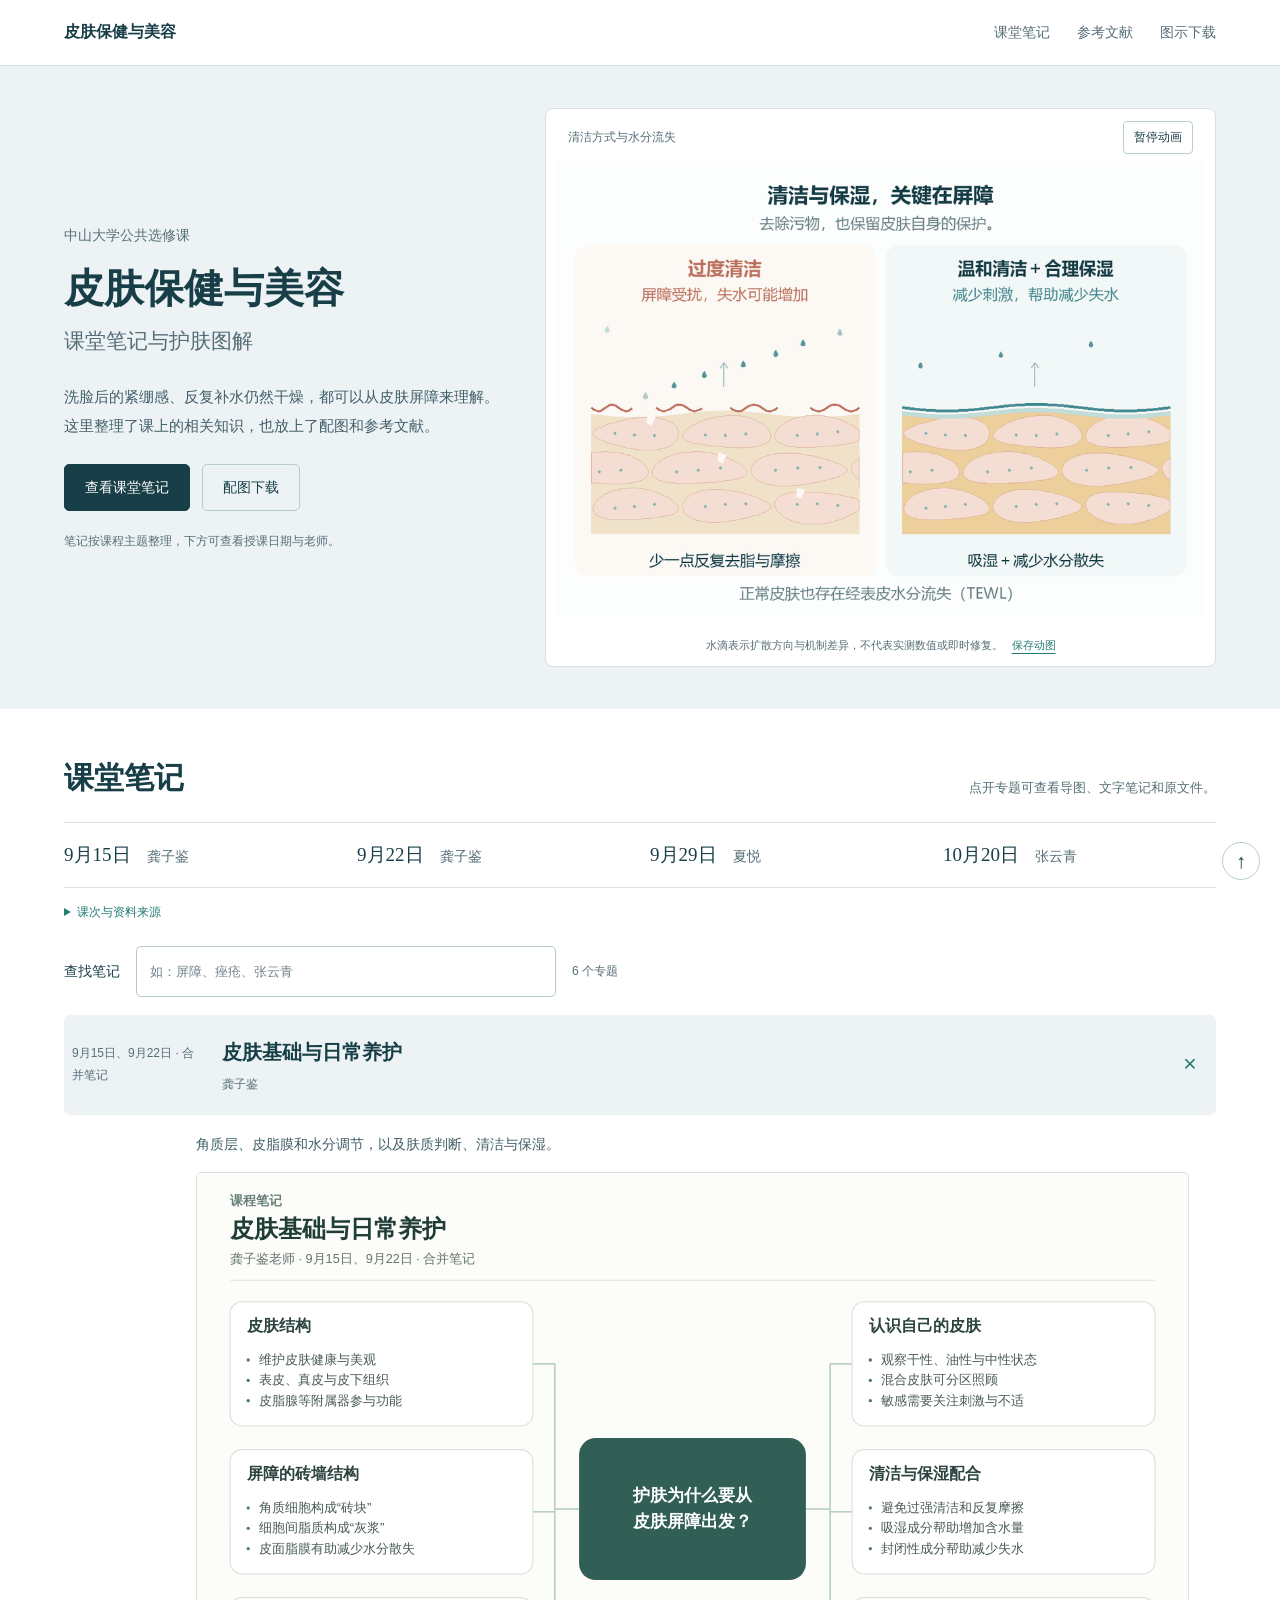
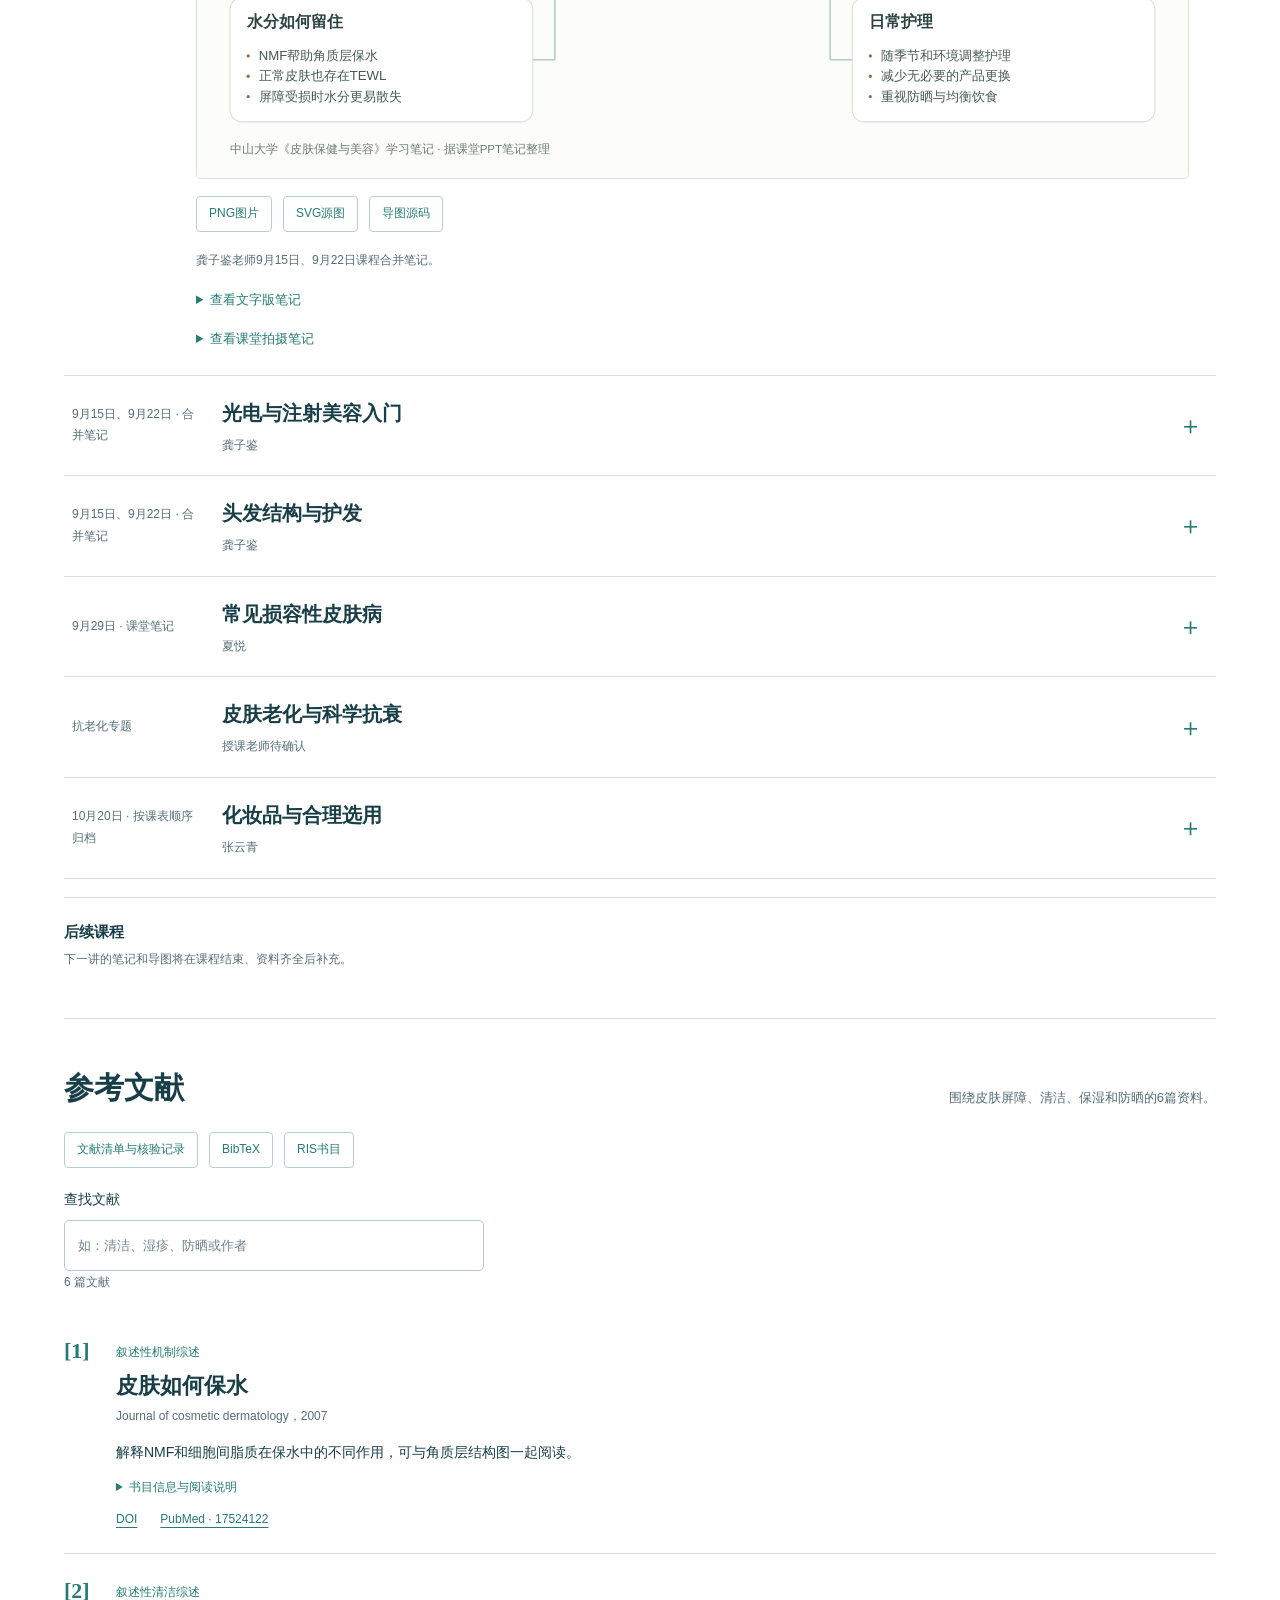
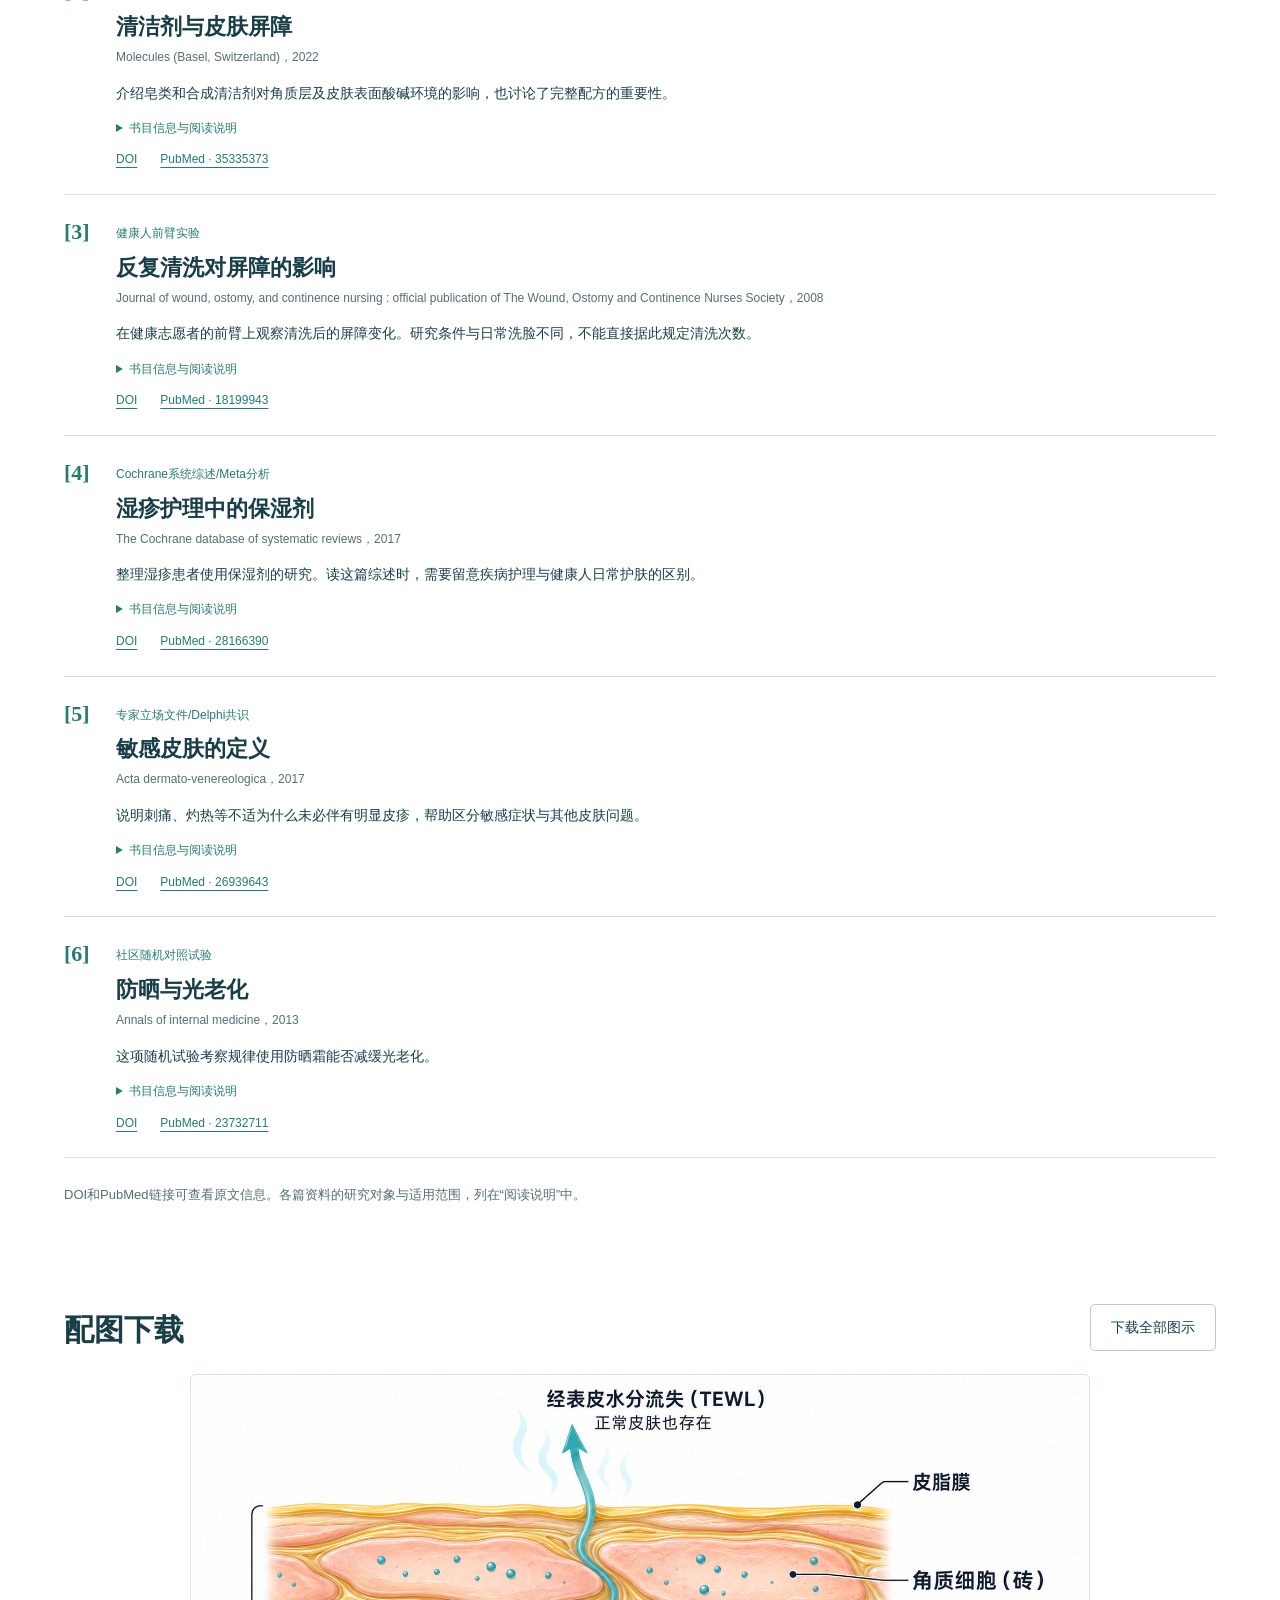
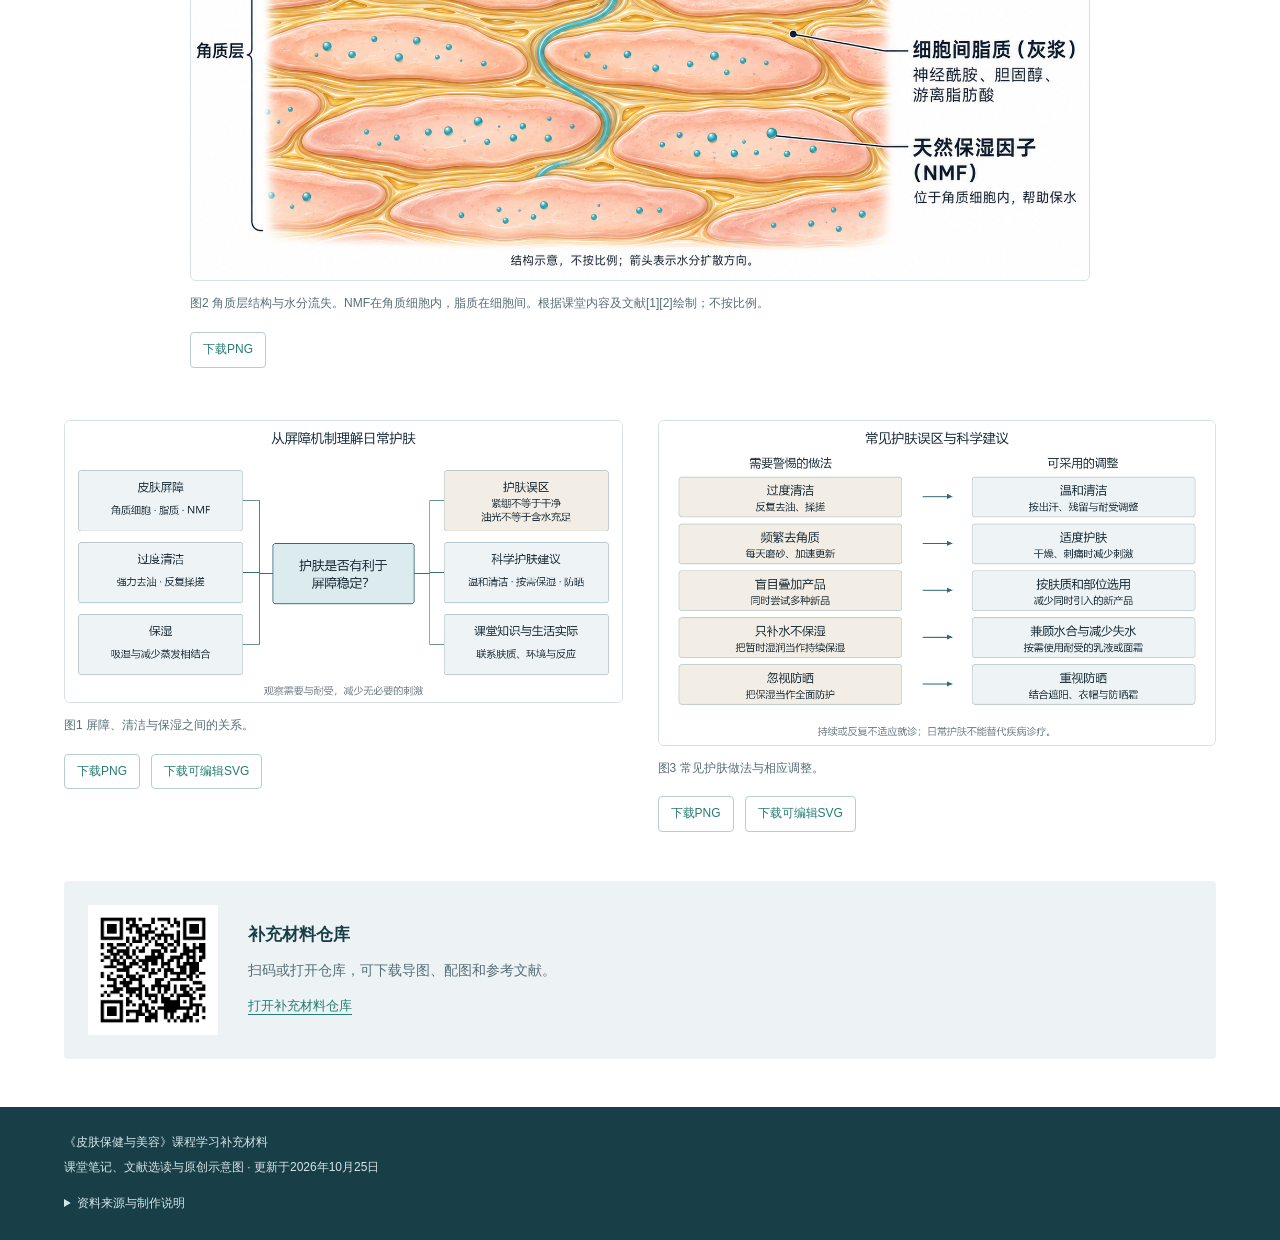
==== commit f0a92dba: "Simplify course notes copy, mindmap labels and reference reading layout" ====
--- a/docs/index.html
+++ b/docs/index.html
@@ -1,63 +1,63 @@
 <!doctype html>
 <html lang="zh-CN"><head><meta charset="utf-8"><meta name="viewport" content="width=device-width,initial-scale=1">
 <meta name="description" content="中山大学皮肤保健与美容课程学习笔记，包含课堂专题思维导图、屏障护理原理与核验参考文献。">
-<meta name="theme-color" content="#183e48"><title>皮肤保健与美容 · 课程学习册</title><link rel="icon" href="assets/favicon.svg" type="image/svg+xml"><link rel="stylesheet" href="style.css"></head>
+<meta name="theme-color" content="#183e48"><title>皮肤保健与美容 · 课程笔记</title><link rel="icon" href="assets/favicon.svg" type="image/svg+xml"><link rel="stylesheet" href="style.css"></head>
 <body><a class="skip" href="#main">跳到正文</a>
-<header class="site-header"><a class="brand" href="#top"><span class="brand-icon" aria-hidden="true">◒</span>皮肤保健与美容<span class="brand-sub">课程学习册</span></a><nav aria-label="主要导航"><a href="#lessons">课堂笔记</a><a href="#references">参考文献</a><a href="#figures">图示下载</a></nav></header>
-<main id="main"><section class="hero" id="top"><div class="hero-copy"><p class="course-label">中山大学公共选修课</p><h1>理解皮肤，<br>再谈护肤。</h1><p class="hero-lead">清洁不是越彻底越好，补水也不等于持续保湿。从皮肤屏障出发，理解日常护理的分寸。</p><div class="hero-actions"><a class="button primary" href="#lessons">打开课堂笔记</a><a class="button" href="#figures">查看护肤图示</a></div><p class="hero-foot">已整理当前提供的全部课件专题<br>后续一讲，待课堂材料补充后更新</p></div><figure class="hero-figure" id="barrier-animation"><div class="motion-toolbar"><span>屏障与失水的动态对照</span><button type="button" id="motion-toggle" aria-controls="hero-motion" hidden>播放动画</button></div><img id="hero-motion" src="assets/skin-barrier-poster.png" data-animation="assets/skin-barrier-comparison.gif" data-poster="assets/skin-barrier-poster.png" width="1200" height="840" alt="动态对照：过度清洁可扰动屏障、增加失水；温和清洁与合理保湿帮助减少失水。正常皮肤也有TEWL。"><figcaption>吸湿与减少水分散失相配合；机理示意不代表即时修复或测量值。<a href="assets/skin-barrier-comparison.gif" download>下载GIF</a></figcaption></figure></section>
-<section class="section lessons-section" id="lessons"><div class="section-heading"><div><p class="section-kicker">把课堂内容连起来</p><h2>课堂笔记与思维导图</h2></div><p>按课表归档，用专题展开。<br>每张图都可以放大、下载和继续编辑。</p></div>
+<header class="site-header"><a class="brand" href="#top">皮肤保健与美容<span class="brand-sub">课程笔记</span></a><nav aria-label="主要导航"><a href="#lessons">课堂笔记</a><a href="#references">参考文献</a><a href="#figures">图示下载</a></nav></header>
+<main id="main"><section class="hero" id="top"><div class="hero-copy"><p class="course-label">中山大学公共选修课</p><h1>皮肤保健与美容</h1><p class="hero-subtitle">课堂笔记与护肤图解</p><p class="hero-lead">洗脸后的紧绷感、反复补水仍然干燥，都可以从皮肤屏障来理解。这里整理了课上的相关知识，也放上了配图和参考文献。</p><div class="hero-actions"><a class="button primary" href="#lessons">查看课堂笔记</a><a class="button" href="#figures">配图下载</a></div><p class="hero-foot">笔记按课程主题整理，下方可查看授课日期与老师。</p></div><figure class="hero-figure" id="barrier-animation"><div class="motion-toolbar"><span>清洁方式与水分流失</span><button type="button" id="motion-toggle" aria-controls="hero-motion" hidden>播放动画</button></div><img id="hero-motion" src="assets/skin-barrier-poster.png" data-animation="assets/skin-barrier-comparison.gif" data-poster="assets/skin-barrier-poster.png" width="1200" height="840" alt="动态对照：过度清洁可扰动屏障、增加失水；温和清洁与合理保湿帮助减少失水。正常皮肤也有TEWL。"><figcaption>水滴表示扩散方向与机制差异，不代表实测数值或即时修复。<a href="assets/skin-barrier-comparison.gif" download>保存动图</a></figcaption></figure></section>
+<section class="section lessons-section" id="lessons"><div class="section-heading"><div><h2>课堂笔记</h2></div><p>点开专题可查看导图、文字笔记和原文件。</p></div>
 <div class="course-timeline" aria-label="已核对的课表"><span><time>9月15日</time>龚子鉴</span><span><time>9月22日</time>龚子鉴</span><span><time>9月29日</time>夏悦</span><span><time>10月20日</time>张云青</span></div>
-<p class="archive-note">前两次课的合并笔记按专题整理，未强行拆到某一天。夏悦老师的损容性皮肤病课件有明确署名；化妆品专题按课表与第四次课堂记录归档，抗老化专题的授课归属仍待核对。</p>
-<div class="filter-bar"><label for="lesson-search">查找笔记</label><input id="lesson-search" type="search" placeholder="如：屏障、痤疮、张云青" autocomplete="off"><span id="lesson-count" role="status" aria-live="polite"></span></div><div class="lesson-list"><details class="lesson" id="skin-foundations" data-search="皮肤基础与日常养护 从皮肤分层、屏障和水分调节，理解清洁与保湿的分寸。 龚子鉴 9月15日、9月22日 · 合并笔记 &lt;li&gt;&lt;strong&gt;学科与皮肤结构&lt;/strong&gt;&lt;ul&gt;&lt;li&gt;维护皮肤健康与美观&lt;/li&gt;&lt;li&gt;表皮、真皮与皮下组织&lt;/li&gt;&lt;li&gt;皮脂腺等附属器参与功能&lt;/li&gt;&lt;/ul&gt;&lt;/li&gt;&lt;li&gt;&lt;strong&gt;屏障的砖墙结构&lt;/strong&gt;&lt;ul&gt;&lt;li&gt;角质细胞构成“砖块”&lt;/li&gt;&lt;li&gt;细胞间脂质构成“灰浆”&lt;/li&gt;&lt;li&gt;皮面脂膜有助减少水分散失&lt;/li&gt;&lt;/ul&gt;&lt;/li&gt;&lt;li&gt;&lt;strong&gt;水分如何留住&lt;/strong&gt;&lt;ul&gt;&lt;li&gt;NMF帮助角质层保水&lt;/li&gt;&lt;li&gt;正常皮肤也存在TEWL&lt;/li&gt;&lt;li&gt;屏障受损时水分更易散失&lt;/li&gt;&lt;/ul&gt;&lt;/li&gt;&lt;li&gt;&lt;strong&gt;认识自己的皮肤&lt;/strong&gt;&lt;ul&gt;&lt;li&gt;观察干性、油性与中性状态&lt;/li&gt;&lt;li&gt;混合皮肤可分区照顾&lt;/li&gt;&lt;li&gt;敏感需要关注刺激与不适&lt;/li&gt;&lt;/ul&gt;&lt;/li&gt;&lt;li&gt;&lt;strong&gt;清洁与保湿配合&lt;/strong&gt;&lt;ul&gt;&lt;li&gt;避免过强清洁和反复摩擦&lt;/li&gt;&lt;li&gt;吸湿成分帮助增加含水量&lt;/li&gt;&lt;li&gt;封闭性成分帮助减少失水&lt;/li&gt;&lt;/ul&gt;&lt;/li&gt;&lt;li&gt;&lt;strong&gt;把护理放回生活&lt;/strong&gt;&lt;ul&gt;&lt;li&gt;随季节和环境调整护理&lt;/li&gt;&lt;li&gt;减少无必要的产品更换&lt;/li&gt;&lt;li&gt;重视防晒与均衡饮食&lt;/li&gt;&lt;/ul&gt;&lt;/li&gt;" open>
+<details class="course-source"><summary>课次与资料来源</summary><p>9月15日、22日的笔记合并整理，内容未逐日划分。夏悦老师的损容性皮肤病课件有署名和日期；化妆品专题暂按课表与第四次课堂记录归档，未见署名页。抗老化专题的授课老师尚待确认。</p></details>
+<div class="filter-bar"><label for="lesson-search">查找笔记</label><input id="lesson-search" type="search" placeholder="如：屏障、痤疮、张云青" autocomplete="off"><span id="lesson-count" role="status" aria-live="polite"></span></div><div class="lesson-list"><details class="lesson" id="skin-foundations" data-search="皮肤基础与日常养护 角质层、皮脂膜和水分调节，以及肤质判断、清洁与保湿。 龚子鉴 9月15日、9月22日 · 合并笔记 &lt;li&gt;&lt;strong&gt;皮肤结构&lt;/strong&gt;&lt;ul&gt;&lt;li&gt;维护皮肤健康与美观&lt;/li&gt;&lt;li&gt;表皮、真皮与皮下组织&lt;/li&gt;&lt;li&gt;皮脂腺等附属器参与功能&lt;/li&gt;&lt;/ul&gt;&lt;/li&gt;&lt;li&gt;&lt;strong&gt;屏障的砖墙结构&lt;/strong&gt;&lt;ul&gt;&lt;li&gt;角质细胞构成“砖块”&lt;/li&gt;&lt;li&gt;细胞间脂质构成“灰浆”&lt;/li&gt;&lt;li&gt;皮面脂膜有助减少水分散失&lt;/li&gt;&lt;/ul&gt;&lt;/li&gt;&lt;li&gt;&lt;strong&gt;水分如何留住&lt;/strong&gt;&lt;ul&gt;&lt;li&gt;NMF帮助角质层保水&lt;/li&gt;&lt;li&gt;正常皮肤也存在TEWL&lt;/li&gt;&lt;li&gt;屏障受损时水分更易散失&lt;/li&gt;&lt;/ul&gt;&lt;/li&gt;&lt;li&gt;&lt;strong&gt;认识自己的皮肤&lt;/strong&gt;&lt;ul&gt;&lt;li&gt;观察干性、油性与中性状态&lt;/li&gt;&lt;li&gt;混合皮肤可分区照顾&lt;/li&gt;&lt;li&gt;敏感需要关注刺激与不适&lt;/li&gt;&lt;/ul&gt;&lt;/li&gt;&lt;li&gt;&lt;strong&gt;清洁与保湿配合&lt;/strong&gt;&lt;ul&gt;&lt;li&gt;避免过强清洁和反复摩擦&lt;/li&gt;&lt;li&gt;吸湿成分帮助增加含水量&lt;/li&gt;&lt;li&gt;封闭性成分帮助减少失水&lt;/li&gt;&lt;/ul&gt;&lt;/li&gt;&lt;li&gt;&lt;strong&gt;日常护理&lt;/strong&gt;&lt;ul&gt;&lt;li&gt;随季节和环境调整护理&lt;/li&gt;&lt;li&gt;减少无必要的产品更换&lt;/li&gt;&lt;li&gt;重视防晒与均衡饮食&lt;/li&gt;&lt;/ul&gt;&lt;/li&gt;" open>
       <summary><span class="lesson-date">9月15日、9月22日 · 合并笔记</span><span><span class="lesson-title">皮肤基础与日常养护</span><span class="teacher">龚子鉴</span></span><span class="toggle" aria-hidden="true">＋</span></summary>
-      <div class="lesson-body"><p class="lesson-summary">从皮肤分层、屏障和水分调节，理解清洁与保湿的分寸。</p>
+      <div class="lesson-body"><p class="lesson-summary">角质层、皮脂膜和水分调节，以及肤质判断、清洁与保湿。</p>
       <a class="map-link" href="assets/lessons/skin-foundations.svg" target="_blank" rel="noopener" aria-label="放大查看皮肤基础与日常养护思维导图"><img src="assets/lessons/skin-foundations.svg" alt="皮肤基础与日常养护思维导图" loading="lazy"></a>
-      <div class="download-row"><a class="download" href="assets/lessons/skin-foundations.png" download>下载PNG</a><a class="download" href="assets/lessons/skin-foundations.svg" download>下载SVG</a><a class="download" href="assets/lessons/skin-foundations.mmd" download>Mermaid源码</a></div>
-      <p class="source-note">龚子鉴老师前两次课的合并笔记；现有材料无法可靠划分到其中某一天。</p>
-      <details class="text-map"><summary>查看文字版笔记</summary><ul class="branch-list"><li><strong>学科与皮肤结构</strong><ul><li>维护皮肤健康与美观</li><li>表皮、真皮与皮下组织</li><li>皮脂腺等附属器参与功能</li></ul></li><li><strong>屏障的砖墙结构</strong><ul><li>角质细胞构成“砖块”</li><li>细胞间脂质构成“灰浆”</li><li>皮面脂膜有助减少水分散失</li></ul></li><li><strong>水分如何留住</strong><ul><li>NMF帮助角质层保水</li><li>正常皮肤也存在TEWL</li><li>屏障受损时水分更易散失</li></ul></li><li><strong>认识自己的皮肤</strong><ul><li>观察干性、油性与中性状态</li><li>混合皮肤可分区照顾</li><li>敏感需要关注刺激与不适</li></ul></li><li><strong>清洁与保湿配合</strong><ul><li>避免过强清洁和反复摩擦</li><li>吸湿成分帮助增加含水量</li><li>封闭性成分帮助减少失水</li></ul></li><li><strong>把护理放回生活</strong><ul><li>随季节和环境调整护理</li><li>减少无必要的产品更换</li><li>重视防晒与均衡饮食</li></ul></li></ul></details>
+      <div class="download-row"><a class="download" href="assets/lessons/skin-foundations.png" download>PNG图片</a><a class="download" href="assets/lessons/skin-foundations.svg" download>SVG源图</a><a class="download" href="assets/lessons/skin-foundations.mmd" download>导图源码</a></div>
+      <p class="source-note">龚子鉴老师9月15日、9月22日课程合并笔记。</p>
+      <details class="text-map"><summary>查看文字版笔记</summary><ul class="branch-list"><li><strong>皮肤结构</strong><ul><li>维护皮肤健康与美观</li><li>表皮、真皮与皮下组织</li><li>皮脂腺等附属器参与功能</li></ul></li><li><strong>屏障的砖墙结构</strong><ul><li>角质细胞构成“砖块”</li><li>细胞间脂质构成“灰浆”</li><li>皮面脂膜有助减少水分散失</li></ul></li><li><strong>水分如何留住</strong><ul><li>NMF帮助角质层保水</li><li>正常皮肤也存在TEWL</li><li>屏障受损时水分更易散失</li></ul></li><li><strong>认识自己的皮肤</strong><ul><li>观察干性、油性与中性状态</li><li>混合皮肤可分区照顾</li><li>敏感需要关注刺激与不适</li></ul></li><li><strong>清洁与保湿配合</strong><ul><li>避免过强清洁和反复摩擦</li><li>吸湿成分帮助增加含水量</li><li>封闭性成分帮助减少失水</li></ul></li><li><strong>日常护理</strong><ul><li>随季节和环境调整护理</li><li>减少无必要的产品更换</li><li>重视防晒与均衡饮食</li></ul></li></ul></details>
       <details class="text-map classroom-photo"><summary>查看课堂拍摄笔记</summary><figure><img src="assets/classroom-cleansing.jpg" alt="课堂PPT照片：合理选择化妆品，提及皮肤表面环境与皮脂膜" loading="lazy"><figcaption>龚子鉴老师前两次课的合并笔记：清洁产品与皮脂膜。课堂拍摄，保留原貌。产品耐受还受完整配方和使用方式影响，不能只凭弱酸性标签判断。</figcaption></figure></details>
-      </div></details><details class="lesson" id="light-and-injection" data-search="光电与注射美容入门 把技术名称还原为作用对象、基本原理与风险认识。 龚子鉴 9月15日、9月22日 · 合并笔记 &lt;li&gt;&lt;strong&gt;光与组织相互作用&lt;/strong&gt;&lt;ul&gt;&lt;li&gt;光可反射、散射、透过或吸收&lt;/li&gt;&lt;li&gt;黑色素、血红蛋白和水是靶基&lt;/li&gt;&lt;li&gt;不同波长的吸收特征不同&lt;/li&gt;&lt;/ul&gt;&lt;/li&gt;&lt;li&gt;&lt;strong&gt;读懂激光参数&lt;/strong&gt;&lt;ul&gt;&lt;li&gt;波长关联靶组织与作用深度&lt;/li&gt;&lt;li&gt;脉冲宽度影响热作用过程&lt;/li&gt;&lt;li&gt;能量密度关系疗效与风险&lt;/li&gt;&lt;/ul&gt;&lt;/li&gt;&lt;li&gt;&lt;strong&gt;强脉冲光是什么&lt;/strong&gt;&lt;ul&gt;&lt;li&gt;IPL使用宽谱脉冲光&lt;/li&gt;&lt;li&gt;滤光片改变可用光谱范围&lt;/li&gt;&lt;li&gt;选择性光热作用是理解线索&lt;/li&gt;&lt;/ul&gt;&lt;/li&gt;&lt;li&gt;&lt;strong&gt;肉毒毒素的思路&lt;/strong&gt;&lt;ul&gt;&lt;li&gt;作用于神经肌肉信号传递&lt;/li&gt;&lt;li&gt;课堂区分经典与微滴注射&lt;/li&gt;&lt;li&gt;注射层次与目标组织相关&lt;/li&gt;&lt;/ul&gt;&lt;/li&gt;&lt;li&gt;&lt;strong&gt;透明质酸与填充&lt;/strong&gt;&lt;ul&gt;&lt;li&gt;注射填充用于改善组织容积&lt;/li&gt;&lt;li&gt;选型需要考虑位置与层次&lt;/li&gt;&lt;li&gt;血管栓塞是严重并发症&lt;/li&gt;&lt;/ul&gt;&lt;/li&gt;&lt;li&gt;&lt;strong&gt;从技术走向判断&lt;/strong&gt;&lt;ul&gt;&lt;li&gt;先明确想改善的具体问题&lt;/li&gt;&lt;li&gt;由正规医疗机构评估适应证&lt;/li&gt;&lt;li&gt;不把展示病例当普遍效果&lt;/li&gt;&lt;/ul&gt;&lt;/li&gt;" >
+      </div></details><details class="lesson" id="light-and-injection" data-search="光电与注射美容入门 激光、强脉冲光、肉毒毒素和透明质酸填充的原理与风险。 龚子鉴 9月15日、9月22日 · 合并笔记 &lt;li&gt;&lt;strong&gt;光与组织相互作用&lt;/strong&gt;&lt;ul&gt;&lt;li&gt;光可反射、散射、透过或吸收&lt;/li&gt;&lt;li&gt;黑色素、血红蛋白和水是靶基&lt;/li&gt;&lt;li&gt;不同波长的吸收特征不同&lt;/li&gt;&lt;/ul&gt;&lt;/li&gt;&lt;li&gt;&lt;strong&gt;读懂激光参数&lt;/strong&gt;&lt;ul&gt;&lt;li&gt;波长关联靶组织与作用深度&lt;/li&gt;&lt;li&gt;脉冲宽度影响热作用过程&lt;/li&gt;&lt;li&gt;能量密度关系疗效与风险&lt;/li&gt;&lt;/ul&gt;&lt;/li&gt;&lt;li&gt;&lt;strong&gt;强脉冲光&lt;/strong&gt;&lt;ul&gt;&lt;li&gt;IPL使用宽谱脉冲光&lt;/li&gt;&lt;li&gt;滤光片改变可用光谱范围&lt;/li&gt;&lt;li&gt;选择性光热作用&lt;/li&gt;&lt;/ul&gt;&lt;/li&gt;&lt;li&gt;&lt;strong&gt;肉毒毒素注射&lt;/strong&gt;&lt;ul&gt;&lt;li&gt;作用于神经肌肉信号传递&lt;/li&gt;&lt;li&gt;课堂区分经典与微滴注射&lt;/li&gt;&lt;li&gt;注射层次与目标组织相关&lt;/li&gt;&lt;/ul&gt;&lt;/li&gt;&lt;li&gt;&lt;strong&gt;透明质酸与填充&lt;/strong&gt;&lt;ul&gt;&lt;li&gt;注射填充用于改善组织容积&lt;/li&gt;&lt;li&gt;选型需要考虑位置与层次&lt;/li&gt;&lt;li&gt;血管栓塞是严重并发症&lt;/li&gt;&lt;/ul&gt;&lt;/li&gt;&lt;li&gt;&lt;strong&gt;适应证与风险&lt;/strong&gt;&lt;ul&gt;&lt;li&gt;先明确想改善的具体问题&lt;/li&gt;&lt;li&gt;由正规医疗机构评估适应证&lt;/li&gt;&lt;li&gt;不把展示病例当普遍效果&lt;/li&gt;&lt;/ul&gt;&lt;/li&gt;" >
       <summary><span class="lesson-date">9月15日、9月22日 · 合并笔记</span><span><span class="lesson-title">光电与注射美容入门</span><span class="teacher">龚子鉴</span></span><span class="toggle" aria-hidden="true">＋</span></summary>
-      <div class="lesson-body"><p class="lesson-summary">把技术名称还原为作用对象、基本原理与风险认识。</p>
+      <div class="lesson-body"><p class="lesson-summary">激光、强脉冲光、肉毒毒素和透明质酸填充的原理与风险。</p>
       <a class="map-link" href="assets/lessons/light-and-injection.svg" target="_blank" rel="noopener" aria-label="放大查看光电与注射美容入门思维导图"><img src="assets/lessons/light-and-injection.svg" alt="光电与注射美容入门思维导图" loading="lazy"></a>
-      <div class="download-row"><a class="download" href="assets/lessons/light-and-injection.png" download>下载PNG</a><a class="download" href="assets/lessons/light-and-injection.svg" download>下载SVG</a><a class="download" href="assets/lessons/light-and-injection.mmd" download>Mermaid源码</a></div>
-      <p class="source-note">龚子鉴老师前两次课合并材料中的技术专题，不据材料位置强行指定某一天。</p>
-      <details class="text-map"><summary>查看文字版笔记</summary><ul class="branch-list"><li><strong>光与组织相互作用</strong><ul><li>光可反射、散射、透过或吸收</li><li>黑色素、血红蛋白和水是靶基</li><li>不同波长的吸收特征不同</li></ul></li><li><strong>读懂激光参数</strong><ul><li>波长关联靶组织与作用深度</li><li>脉冲宽度影响热作用过程</li><li>能量密度关系疗效与风险</li></ul></li><li><strong>强脉冲光是什么</strong><ul><li>IPL使用宽谱脉冲光</li><li>滤光片改变可用光谱范围</li><li>选择性光热作用是理解线索</li></ul></li><li><strong>肉毒毒素的思路</strong><ul><li>作用于神经肌肉信号传递</li><li>课堂区分经典与微滴注射</li><li>注射层次与目标组织相关</li></ul></li><li><strong>透明质酸与填充</strong><ul><li>注射填充用于改善组织容积</li><li>选型需要考虑位置与层次</li><li>血管栓塞是严重并发症</li></ul></li><li><strong>从技术走向判断</strong><ul><li>先明确想改善的具体问题</li><li>由正规医疗机构评估适应证</li><li>不把展示病例当普遍效果</li></ul></li></ul></details>
+      <div class="download-row"><a class="download" href="assets/lessons/light-and-injection.png" download>PNG图片</a><a class="download" href="assets/lessons/light-and-injection.svg" download>SVG源图</a><a class="download" href="assets/lessons/light-and-injection.mmd" download>导图源码</a></div>
+      <p class="source-note">龚子鉴老师前两次课程合并笔记中的光电与注射专题。</p>
+      <details class="text-map"><summary>查看文字版笔记</summary><ul class="branch-list"><li><strong>光与组织相互作用</strong><ul><li>光可反射、散射、透过或吸收</li><li>黑色素、血红蛋白和水是靶基</li><li>不同波长的吸收特征不同</li></ul></li><li><strong>读懂激光参数</strong><ul><li>波长关联靶组织与作用深度</li><li>脉冲宽度影响热作用过程</li><li>能量密度关系疗效与风险</li></ul></li><li><strong>强脉冲光</strong><ul><li>IPL使用宽谱脉冲光</li><li>滤光片改变可用光谱范围</li><li>选择性光热作用</li></ul></li><li><strong>肉毒毒素注射</strong><ul><li>作用于神经肌肉信号传递</li><li>课堂区分经典与微滴注射</li><li>注射层次与目标组织相关</li></ul></li><li><strong>透明质酸与填充</strong><ul><li>注射填充用于改善组织容积</li><li>选型需要考虑位置与层次</li><li>血管栓塞是严重并发症</li></ul></li><li><strong>适应证与风险</strong><ul><li>先明确想改善的具体问题</li><li>由正规医疗机构评估适应证</li><li>不把展示病例当普遍效果</li></ul></li></ul></details>
       
-      </div></details><details class="lesson" id="hair-care" data-search="头发结构与护发 围绕毛干结构、生长周期与损伤原因整理已有课堂内容。 龚子鉴 9月15日、9月22日 · 合并笔记 &lt;li&gt;&lt;strong&gt;头发与外观&lt;/strong&gt;&lt;ul&gt;&lt;li&gt;毛发是外观的重要组成&lt;/li&gt;&lt;li&gt;发型影响面部修饰效果&lt;/li&gt;&lt;li&gt;发质与发量需要分别观察&lt;/li&gt;&lt;/ul&gt;&lt;/li&gt;&lt;li&gt;&lt;strong&gt;毛干的组织结构&lt;/strong&gt;&lt;ul&gt;&lt;li&gt;主要结构蛋白是角蛋白&lt;/li&gt;&lt;li&gt;毛小皮位于毛干外层&lt;/li&gt;&lt;li&gt;毛皮质影响强度和弹性&lt;/li&gt;&lt;/ul&gt;&lt;/li&gt;&lt;li&gt;&lt;strong&gt;毛囊的生长周期&lt;/strong&gt;&lt;ul&gt;&lt;li&gt;生长期持续形成毛发&lt;/li&gt;&lt;li&gt;退行期后进入休止期&lt;/li&gt;&lt;li&gt;不同毛囊的周期并不同步&lt;/li&gt;&lt;/ul&gt;&lt;/li&gt;&lt;li&gt;&lt;strong&gt;影响生长的因素&lt;/strong&gt;&lt;ul&gt;&lt;li&gt;遗传与激素参与调节&lt;/li&gt;&lt;li&gt;营养状态与毛发生长有关&lt;/li&gt;&lt;li&gt;理化因素也可影响发质&lt;/li&gt;&lt;/ul&gt;&lt;/li&gt;&lt;li&gt;&lt;strong&gt;烫发相关损伤&lt;/strong&gt;&lt;ul&gt;&lt;li&gt;烫发会改变毛干化学结构&lt;/li&gt;&lt;li&gt;毛小皮损伤可使表面粗糙&lt;/li&gt;&lt;li&gt;反复损伤可导致分叉折断&lt;/li&gt;&lt;/ul&gt;&lt;/li&gt;&lt;li&gt;&lt;strong&gt;物理损伤与养护&lt;/strong&gt;&lt;ul&gt;&lt;li&gt;减少反复高温与粗暴摩擦&lt;/li&gt;&lt;li&gt;避免头发缠结时用力梳拉&lt;/li&gt;&lt;li&gt;洗护重点兼顾头皮与毛干&lt;/li&gt;&lt;/ul&gt;&lt;/li&gt;" >
+      </div></details><details class="lesson" id="hair-care" data-search="头发结构与护发 毛干和毛囊的结构、生长周期，以及烫发和高温造成的损伤。 龚子鉴 9月15日、9月22日 · 合并笔记 &lt;li&gt;&lt;strong&gt;头发与外观&lt;/strong&gt;&lt;ul&gt;&lt;li&gt;毛发是外观的重要组成&lt;/li&gt;&lt;li&gt;发型影响面部修饰效果&lt;/li&gt;&lt;li&gt;发质与发量需要分别观察&lt;/li&gt;&lt;/ul&gt;&lt;/li&gt;&lt;li&gt;&lt;strong&gt;毛干的组织结构&lt;/strong&gt;&lt;ul&gt;&lt;li&gt;主要结构蛋白是角蛋白&lt;/li&gt;&lt;li&gt;毛小皮位于毛干外层&lt;/li&gt;&lt;li&gt;毛皮质影响强度和弹性&lt;/li&gt;&lt;/ul&gt;&lt;/li&gt;&lt;li&gt;&lt;strong&gt;毛囊的生长周期&lt;/strong&gt;&lt;ul&gt;&lt;li&gt;生长期持续形成毛发&lt;/li&gt;&lt;li&gt;退行期后进入休止期&lt;/li&gt;&lt;li&gt;不同毛囊的周期并不同步&lt;/li&gt;&lt;/ul&gt;&lt;/li&gt;&lt;li&gt;&lt;strong&gt;影响生长的因素&lt;/strong&gt;&lt;ul&gt;&lt;li&gt;遗传与激素参与调节&lt;/li&gt;&lt;li&gt;营养状态与毛发生长有关&lt;/li&gt;&lt;li&gt;理化因素也可影响发质&lt;/li&gt;&lt;/ul&gt;&lt;/li&gt;&lt;li&gt;&lt;strong&gt;烫发相关损伤&lt;/strong&gt;&lt;ul&gt;&lt;li&gt;烫发会改变毛干化学结构&lt;/li&gt;&lt;li&gt;毛小皮损伤可使表面粗糙&lt;/li&gt;&lt;li&gt;反复损伤可导致分叉折断&lt;/li&gt;&lt;/ul&gt;&lt;/li&gt;&lt;li&gt;&lt;strong&gt;物理损伤与养护&lt;/strong&gt;&lt;ul&gt;&lt;li&gt;减少反复高温与粗暴摩擦&lt;/li&gt;&lt;li&gt;避免头发缠结时用力梳拉&lt;/li&gt;&lt;li&gt;洗护重点兼顾头皮与毛干&lt;/li&gt;&lt;/ul&gt;&lt;/li&gt;" >
       <summary><span class="lesson-date">9月15日、9月22日 · 合并笔记</span><span><span class="lesson-title">头发结构与护发</span><span class="teacher">龚子鉴</span></span><span class="toggle" aria-hidden="true">＋</span></summary>
-      <div class="lesson-body"><p class="lesson-summary">围绕毛干结构、生长周期与损伤原因整理已有课堂内容。</p>
+      <div class="lesson-body"><p class="lesson-summary">毛干和毛囊的结构、生长周期，以及烫发和高温造成的损伤。</p>
       <a class="map-link" href="assets/lessons/hair-care.svg" target="_blank" rel="noopener" aria-label="放大查看头发结构与护发思维导图"><img src="assets/lessons/hair-care.svg" alt="头发结构与护发思维导图" loading="lazy"></a>
-      <div class="download-row"><a class="download" href="assets/lessons/hair-care.png" download>下载PNG</a><a class="download" href="assets/lessons/hair-care.svg" download>下载SVG</a><a class="download" href="assets/lessons/hair-care.mmd" download>Mermaid源码</a></div>
-      <p class="source-note">龚子鉴老师前两次课合并材料中的毛发专题；以下仅整理已经提供的内容。</p>
+      <div class="download-row"><a class="download" href="assets/lessons/hair-care.png" download>PNG图片</a><a class="download" href="assets/lessons/hair-care.svg" download>SVG源图</a><a class="download" href="assets/lessons/hair-care.mmd" download>导图源码</a></div>
+      <p class="source-note">龚子鉴老师前两次课程合并笔记中的毛发专题。</p>
       <details class="text-map"><summary>查看文字版笔记</summary><ul class="branch-list"><li><strong>头发与外观</strong><ul><li>毛发是外观的重要组成</li><li>发型影响面部修饰效果</li><li>发质与发量需要分别观察</li></ul></li><li><strong>毛干的组织结构</strong><ul><li>主要结构蛋白是角蛋白</li><li>毛小皮位于毛干外层</li><li>毛皮质影响强度和弹性</li></ul></li><li><strong>毛囊的生长周期</strong><ul><li>生长期持续形成毛发</li><li>退行期后进入休止期</li><li>不同毛囊的周期并不同步</li></ul></li><li><strong>影响生长的因素</strong><ul><li>遗传与激素参与调节</li><li>营养状态与毛发生长有关</li><li>理化因素也可影响发质</li></ul></li><li><strong>烫发相关损伤</strong><ul><li>烫发会改变毛干化学结构</li><li>毛小皮损伤可使表面粗糙</li><li>反复损伤可导致分叉折断</li></ul></li><li><strong>物理损伤与养护</strong><ul><li>减少反复高温与粗暴摩擦</li><li>避免头发缠结时用力梳拉</li><li>洗护重点兼顾头皮与毛干</li></ul></li></ul></details>
       
-      </div></details><details class="lesson" id="common-dermatoses" data-search="常见损容性皮肤病 认识痤疮、玫瑰痤疮等常见问题，区分基础护理与疾病诊疗。 夏悦 9月29日 · 课堂笔记 &lt;li&gt;&lt;strong&gt;认识疾病范围&lt;/strong&gt;&lt;ul&gt;&lt;li&gt;涉及外露部位皮肤与外观&lt;/li&gt;&lt;li&gt;附属器、色素及皮炎问题并存&lt;/li&gt;&lt;li&gt;观察皮损而非只看“颜值”&lt;/li&gt;&lt;/ul&gt;&lt;/li&gt;&lt;li&gt;&lt;strong&gt;痤疮为何发生&lt;/strong&gt;&lt;ul&gt;&lt;li&gt;皮脂分泌与毛囊口角化改变&lt;/li&gt;&lt;li&gt;痤疮相关微生物参与过程&lt;/li&gt;&lt;li&gt;炎症贯穿疾病发展&lt;/li&gt;&lt;/ul&gt;&lt;/li&gt;&lt;li&gt;&lt;strong&gt;痤疮的护理与治疗&lt;/strong&gt;&lt;ul&gt;&lt;li&gt;避免过度清洗和挤压皮损&lt;/li&gt;&lt;li&gt;保湿与分区护理同样重要&lt;/li&gt;&lt;li&gt;由医师按严重程度选择治疗&lt;/li&gt;&lt;/ul&gt;&lt;/li&gt;&lt;li&gt;&lt;strong&gt;识别玫瑰痤疮&lt;/strong&gt;&lt;ul&gt;&lt;li&gt;面中部潮红、红斑等表现&lt;/li&gt;&lt;li&gt;神经血管和免疫机制参与&lt;/li&gt;&lt;li&gt;屏障异常与微生态也受关注&lt;/li&gt;&lt;/ul&gt;&lt;/li&gt;&lt;li&gt;&lt;strong&gt;照顾易泛红的皮肤&lt;/strong&gt;&lt;ul&gt;&lt;li&gt;观察日晒、冷热等个人诱因&lt;/li&gt;&lt;li&gt;温和清洁并维护皮肤屏障&lt;/li&gt;&lt;li&gt;防晒与针对性诊疗相配合&lt;/li&gt;&lt;/ul&gt;&lt;/li&gt;&lt;li&gt;&lt;strong&gt;其他常见问题&lt;/strong&gt;&lt;ul&gt;&lt;li&gt;脂溢性皮炎：反复炎症与脱屑&lt;/li&gt;&lt;li&gt;白癜风：色素脱失性问题&lt;/li&gt;&lt;li&gt;疾病治疗不能由护肤品替代&lt;/li&gt;&lt;/ul&gt;&lt;/li&gt;" >
+      </div></details><details class="lesson" id="common-dermatoses" data-search="常见损容性皮肤病 痤疮、玫瑰痤疮、脂溢性皮炎与白癜风的课堂要点。 夏悦 9月29日 · 课堂笔记 &lt;li&gt;&lt;strong&gt;认识疾病范围&lt;/strong&gt;&lt;ul&gt;&lt;li&gt;涉及外露部位皮肤与外观&lt;/li&gt;&lt;li&gt;附属器、色素及皮炎问题并存&lt;/li&gt;&lt;li&gt;关注皮损的具体表现&lt;/li&gt;&lt;/ul&gt;&lt;/li&gt;&lt;li&gt;&lt;strong&gt;痤疮为何发生&lt;/strong&gt;&lt;ul&gt;&lt;li&gt;皮脂分泌与毛囊口角化改变&lt;/li&gt;&lt;li&gt;痤疮相关微生物参与过程&lt;/li&gt;&lt;li&gt;炎症贯穿疾病发展&lt;/li&gt;&lt;/ul&gt;&lt;/li&gt;&lt;li&gt;&lt;strong&gt;痤疮的护理与治疗&lt;/strong&gt;&lt;ul&gt;&lt;li&gt;避免过度清洗和挤压皮损&lt;/li&gt;&lt;li&gt;保湿与分区护理同样重要&lt;/li&gt;&lt;li&gt;由医师按严重程度选择治疗&lt;/li&gt;&lt;/ul&gt;&lt;/li&gt;&lt;li&gt;&lt;strong&gt;识别玫瑰痤疮&lt;/strong&gt;&lt;ul&gt;&lt;li&gt;面中部潮红、红斑等表现&lt;/li&gt;&lt;li&gt;神经血管和免疫机制参与&lt;/li&gt;&lt;li&gt;屏障异常与微生态也受关注&lt;/li&gt;&lt;/ul&gt;&lt;/li&gt;&lt;li&gt;&lt;strong&gt;照顾易泛红的皮肤&lt;/strong&gt;&lt;ul&gt;&lt;li&gt;观察日晒、冷热等个人诱因&lt;/li&gt;&lt;li&gt;温和清洁并维护皮肤屏障&lt;/li&gt;&lt;li&gt;防晒与针对性诊疗相配合&lt;/li&gt;&lt;/ul&gt;&lt;/li&gt;&lt;li&gt;&lt;strong&gt;其他常见问题&lt;/strong&gt;&lt;ul&gt;&lt;li&gt;脂溢性皮炎：反复炎症与脱屑&lt;/li&gt;&lt;li&gt;白癜风：色素脱失性问题&lt;/li&gt;&lt;li&gt;疾病治疗不能由护肤品替代&lt;/li&gt;&lt;/ul&gt;&lt;/li&gt;" >
       <summary><span class="lesson-date">9月29日 · 课堂笔记</span><span><span class="lesson-title">常见损容性皮肤病</span><span class="teacher">夏悦</span></span><span class="toggle" aria-hidden="true">＋</span></summary>
-      <div class="lesson-body"><p class="lesson-summary">认识痤疮、玫瑰痤疮等常见问题，区分基础护理与疾病诊疗。</p>
+      <div class="lesson-body"><p class="lesson-summary">痤疮、玫瑰痤疮、脂溢性皮炎与白癜风的课堂要点。</p>
       <a class="map-link" href="assets/lessons/common-dermatoses.svg" target="_blank" rel="noopener" aria-label="放大查看常见损容性皮肤病思维导图"><img src="assets/lessons/common-dermatoses.svg" alt="常见损容性皮肤病思维导图" loading="lazy"></a>
-      <div class="download-row"><a class="download" href="assets/lessons/common-dermatoses.png" download>下载PNG</a><a class="download" href="assets/lessons/common-dermatoses.svg" download>下载SVG</a><a class="download" href="assets/lessons/common-dermatoses.mmd" download>Mermaid源码</a></div>
-      <p class="source-note">夏悦老师《常见损容性皮肤病》PPT笔记；标题页署名与9月29日课程表相符。</p>
-      <details class="text-map"><summary>查看文字版笔记</summary><ul class="branch-list"><li><strong>认识疾病范围</strong><ul><li>涉及外露部位皮肤与外观</li><li>附属器、色素及皮炎问题并存</li><li>观察皮损而非只看“颜值”</li></ul></li><li><strong>痤疮为何发生</strong><ul><li>皮脂分泌与毛囊口角化改变</li><li>痤疮相关微生物参与过程</li><li>炎症贯穿疾病发展</li></ul></li><li><strong>痤疮的护理与治疗</strong><ul><li>避免过度清洗和挤压皮损</li><li>保湿与分区护理同样重要</li><li>由医师按严重程度选择治疗</li></ul></li><li><strong>识别玫瑰痤疮</strong><ul><li>面中部潮红、红斑等表现</li><li>神经血管和免疫机制参与</li><li>屏障异常与微生态也受关注</li></ul></li><li><strong>照顾易泛红的皮肤</strong><ul><li>观察日晒、冷热等个人诱因</li><li>温和清洁并维护皮肤屏障</li><li>防晒与针对性诊疗相配合</li></ul></li><li><strong>其他常见问题</strong><ul><li>脂溢性皮炎：反复炎症与脱屑</li><li>白癜风：色素脱失性问题</li><li>疾病治疗不能由护肤品替代</li></ul></li></ul></details>
+      <div class="download-row"><a class="download" href="assets/lessons/common-dermatoses.png" download>PNG图片</a><a class="download" href="assets/lessons/common-dermatoses.svg" download>SVG源图</a><a class="download" href="assets/lessons/common-dermatoses.mmd" download>导图源码</a></div>
+      <p class="source-note">夏悦老师《常见损容性皮肤病》PPT笔记，9月29日。</p>
+      <details class="text-map"><summary>查看文字版笔记</summary><ul class="branch-list"><li><strong>认识疾病范围</strong><ul><li>涉及外露部位皮肤与外观</li><li>附属器、色素及皮炎问题并存</li><li>关注皮损的具体表现</li></ul></li><li><strong>痤疮为何发生</strong><ul><li>皮脂分泌与毛囊口角化改变</li><li>痤疮相关微生物参与过程</li><li>炎症贯穿疾病发展</li></ul></li><li><strong>痤疮的护理与治疗</strong><ul><li>避免过度清洗和挤压皮损</li><li>保湿与分区护理同样重要</li><li>由医师按严重程度选择治疗</li></ul></li><li><strong>识别玫瑰痤疮</strong><ul><li>面中部潮红、红斑等表现</li><li>神经血管和免疫机制参与</li><li>屏障异常与微生态也受关注</li></ul></li><li><strong>照顾易泛红的皮肤</strong><ul><li>观察日晒、冷热等个人诱因</li><li>温和清洁并维护皮肤屏障</li><li>防晒与针对性诊疗相配合</li></ul></li><li><strong>其他常见问题</strong><ul><li>脂溢性皮炎：反复炎症与脱屑</li><li>白癜风：色素脱失性问题</li><li>疾病治疗不能由护肤品替代</li></ul></li></ul></details>
       
-      </div></details><details class="lesson" id="skin-aging" data-search="皮肤老化与科学抗衰 从多层组织变化和内外因素，回到基础护理与合理预期。 独立专题 · 授课归属待核 已提供课堂资料 &lt;li&gt;&lt;strong&gt;不只是一条皱纹&lt;/strong&gt;&lt;ul&gt;&lt;li&gt;皮肤可出现干燥、细纹和松弛&lt;/li&gt;&lt;li&gt;脂肪分布与面部轮廓有关&lt;/li&gt;&lt;li&gt;肌肉、韧带和骨骼也在变化&lt;/li&gt;&lt;/ul&gt;&lt;/li&gt;&lt;li&gt;&lt;strong&gt;内在与外在因素&lt;/strong&gt;&lt;ul&gt;&lt;li&gt;内在老化是生理过程&lt;/li&gt;&lt;li&gt;日光与吸烟是重要外在因素&lt;/li&gt;&lt;li&gt;环境、营养和睡眠也需关注&lt;/li&gt;&lt;/ul&gt;&lt;/li&gt;&lt;li&gt;&lt;strong&gt;课堂中的机制线索&lt;/strong&gt;&lt;ul&gt;&lt;li&gt;氧化应激与DNA损伤&lt;/li&gt;&lt;li&gt;细胞老化与端粒改变&lt;/li&gt;&lt;li&gt;糖基化与组织蛋白变化&lt;/li&gt;&lt;/ul&gt;&lt;/li&gt;&lt;li&gt;&lt;strong&gt;先做好日常基础&lt;/strong&gt;&lt;ul&gt;&lt;li&gt;防晒有助减轻光老化&lt;/li&gt;&lt;li&gt;保湿与屏障护理配合&lt;/li&gt;&lt;li&gt;坚持规律生活与均衡饮食&lt;/li&gt;&lt;/ul&gt;&lt;/li&gt;&lt;li&gt;&lt;strong&gt;医学干预分门别类&lt;/strong&gt;&lt;ul&gt;&lt;li&gt;外用药物与功效性护肤&lt;/li&gt;&lt;li&gt;注射、换肤及光电声治疗&lt;/li&gt;&lt;li&gt;由医疗机构评估适应证&lt;/li&gt;&lt;/ul&gt;&lt;/li&gt;&lt;li&gt;&lt;strong&gt;读懂研究与宣传&lt;/strong&gt;&lt;ul&gt;&lt;li&gt;机制线索不等于人体疗效&lt;/li&gt;&lt;li&gt;研究前沿不等于成熟方案&lt;/li&gt;&lt;li&gt;效果、风险和维持成本同看&lt;/li&gt;&lt;/ul&gt;&lt;/li&gt;" >
-      <summary><span class="lesson-date">已提供课堂资料</span><span><span class="lesson-title">皮肤老化与科学抗衰</span><span class="teacher">独立专题 · 授课归属待核</span></span><span class="toggle" aria-hidden="true">＋</span></summary>
-      <div class="lesson-body"><p class="lesson-summary">从多层组织变化和内外因素，回到基础护理与合理预期。</p>
+      </div></details><details class="lesson" id="skin-aging" data-search="皮肤老化与科学抗衰 皮肤老化的表现、影响因素，以及防晒、保湿和医学干预。 授课老师待确认 抗老化专题 &lt;li&gt;&lt;strong&gt;老化的表现&lt;/strong&gt;&lt;ul&gt;&lt;li&gt;皮肤可出现干燥、细纹和松弛&lt;/li&gt;&lt;li&gt;脂肪分布与面部轮廓有关&lt;/li&gt;&lt;li&gt;肌肉、韧带和骨骼也在变化&lt;/li&gt;&lt;/ul&gt;&lt;/li&gt;&lt;li&gt;&lt;strong&gt;内在与外在因素&lt;/strong&gt;&lt;ul&gt;&lt;li&gt;内在老化是生理过程&lt;/li&gt;&lt;li&gt;日光与吸烟是重要外在因素&lt;/li&gt;&lt;li&gt;环境、营养和睡眠也需关注&lt;/li&gt;&lt;/ul&gt;&lt;/li&gt;&lt;li&gt;&lt;strong&gt;相关机制&lt;/strong&gt;&lt;ul&gt;&lt;li&gt;氧化应激与DNA损伤&lt;/li&gt;&lt;li&gt;细胞老化与端粒改变&lt;/li&gt;&lt;li&gt;糖基化与组织蛋白变化&lt;/li&gt;&lt;/ul&gt;&lt;/li&gt;&lt;li&gt;&lt;strong&gt;日常护理&lt;/strong&gt;&lt;ul&gt;&lt;li&gt;防晒有助减轻光老化&lt;/li&gt;&lt;li&gt;保湿与屏障护理配合&lt;/li&gt;&lt;li&gt;坚持规律生活与均衡饮食&lt;/li&gt;&lt;/ul&gt;&lt;/li&gt;&lt;li&gt;&lt;strong&gt;医学干预方式&lt;/strong&gt;&lt;ul&gt;&lt;li&gt;外用药物与功效性护肤&lt;/li&gt;&lt;li&gt;注射、换肤及光电声治疗&lt;/li&gt;&lt;li&gt;由医疗机构评估适应证&lt;/li&gt;&lt;/ul&gt;&lt;/li&gt;&lt;li&gt;&lt;strong&gt;疗效证据与风险&lt;/strong&gt;&lt;ul&gt;&lt;li&gt;机制线索不等于人体疗效&lt;/li&gt;&lt;li&gt;研究前沿不等于成熟方案&lt;/li&gt;&lt;li&gt;评估效果、风险与维持成本&lt;/li&gt;&lt;/ul&gt;&lt;/li&gt;" >
+      <summary><span class="lesson-date">抗老化专题</span><span><span class="lesson-title">皮肤老化与科学抗衰</span><span class="teacher">授课老师待确认</span></span><span class="toggle" aria-hidden="true">＋</span></summary>
+      <div class="lesson-body"><p class="lesson-summary">皮肤老化的表现、影响因素，以及防晒、保湿和医学干预。</p>
       <a class="map-link" href="assets/lessons/skin-aging.svg" target="_blank" rel="noopener" aria-label="放大查看皮肤老化与科学抗衰思维导图"><img src="assets/lessons/skin-aging.svg" alt="皮肤老化与科学抗衰思维导图" loading="lazy"></a>
-      <div class="download-row"><a class="download" href="assets/lessons/skin-aging.png" download>下载PNG</a><a class="download" href="assets/lessons/skin-aging.svg" download>下载SVG</a><a class="download" href="assets/lessons/skin-aging.mmd" download>Mermaid源码</a></div>
-      <p class="source-note">根据已提供的抗老化课堂资料整理；该部分未见独立署名，暂不归到某位老师名下。</p>
-      <details class="text-map"><summary>查看文字版笔记</summary><ul class="branch-list"><li><strong>不只是一条皱纹</strong><ul><li>皮肤可出现干燥、细纹和松弛</li><li>脂肪分布与面部轮廓有关</li><li>肌肉、韧带和骨骼也在变化</li></ul></li><li><strong>内在与外在因素</strong><ul><li>内在老化是生理过程</li><li>日光与吸烟是重要外在因素</li><li>环境、营养和睡眠也需关注</li></ul></li><li><strong>课堂中的机制线索</strong><ul><li>氧化应激与DNA损伤</li><li>细胞老化与端粒改变</li><li>糖基化与组织蛋白变化</li></ul></li><li><strong>先做好日常基础</strong><ul><li>防晒有助减轻光老化</li><li>保湿与屏障护理配合</li><li>坚持规律生活与均衡饮食</li></ul></li><li><strong>医学干预分门别类</strong><ul><li>外用药物与功效性护肤</li><li>注射、换肤及光电声治疗</li><li>由医疗机构评估适应证</li></ul></li><li><strong>读懂研究与宣传</strong><ul><li>机制线索不等于人体疗效</li><li>研究前沿不等于成熟方案</li><li>效果、风险和维持成本同看</li></ul></li></ul></details>
+      <div class="download-row"><a class="download" href="assets/lessons/skin-aging.png" download>PNG图片</a><a class="download" href="assets/lessons/skin-aging.svg" download>SVG源图</a><a class="download" href="assets/lessons/skin-aging.mmd" download>导图源码</a></div>
+      <p class="source-note">据抗老化专题课堂资料整理，授课老师待确认。</p>
+      <details class="text-map"><summary>查看文字版笔记</summary><ul class="branch-list"><li><strong>老化的表现</strong><ul><li>皮肤可出现干燥、细纹和松弛</li><li>脂肪分布与面部轮廓有关</li><li>肌肉、韧带和骨骼也在变化</li></ul></li><li><strong>内在与外在因素</strong><ul><li>内在老化是生理过程</li><li>日光与吸烟是重要外在因素</li><li>环境、营养和睡眠也需关注</li></ul></li><li><strong>相关机制</strong><ul><li>氧化应激与DNA损伤</li><li>细胞老化与端粒改变</li><li>糖基化与组织蛋白变化</li></ul></li><li><strong>日常护理</strong><ul><li>防晒有助减轻光老化</li><li>保湿与屏障护理配合</li><li>坚持规律生活与均衡饮食</li></ul></li><li><strong>医学干预方式</strong><ul><li>外用药物与功效性护肤</li><li>注射、换肤及光电声治疗</li><li>由医疗机构评估适应证</li></ul></li><li><strong>疗效证据与风险</strong><ul><li>机制线索不等于人体疗效</li><li>研究前沿不等于成熟方案</li><li>评估效果、风险与维持成本</li></ul></li></ul></details>
       
-      </div></details><details class="lesson" id="cosmetics" data-search="化妆品与合理选用 理解配方、保湿、防晒和常见不良反应，减少盲目叠加。 张云青 10月20日 · 按课表顺序归档 &lt;li&gt;&lt;strong&gt;产品先看用途&lt;/strong&gt;&lt;ul&gt;&lt;li&gt;化妆品与药品的目的不同&lt;/li&gt;&lt;li&gt;清洁、护肤与彩妆各有用途&lt;/li&gt;&lt;li&gt;产品层级不等于步骤越多越好&lt;/li&gt;&lt;/ul&gt;&lt;/li&gt;&lt;li&gt;&lt;strong&gt;配方不只一个成分&lt;/strong&gt;&lt;ul&gt;&lt;li&gt;基质常由油相和水相构成&lt;/li&gt;&lt;li&gt;辅料关系稳定与使用感&lt;/li&gt;&lt;li&gt;功效需要结合配方与评价&lt;/li&gt;&lt;/ul&gt;&lt;/li&gt;&lt;li&gt;&lt;strong&gt;保湿的两条路径&lt;/strong&gt;&lt;ul&gt;&lt;li&gt;吸湿成分帮助吸住水分&lt;/li&gt;&lt;li&gt;封闭性成分帮助减少蒸发&lt;/li&gt;&lt;li&gt;化妆水的保湿能力有限&lt;/li&gt;&lt;/ul&gt;&lt;/li&gt;&lt;li&gt;&lt;strong&gt;功效看机制与证据&lt;/strong&gt;&lt;ul&gt;&lt;li&gt;抗皱涉及保湿与损伤防护&lt;/li&gt;&lt;li&gt;提亮涉及黑素生成和代谢&lt;/li&gt;&lt;li&gt;细胞实验不能替代人体评价&lt;/li&gt;&lt;/ul&gt;&lt;/li&gt;&lt;li&gt;&lt;strong&gt;防晒与肤质匹配&lt;/strong&gt;&lt;ul&gt;&lt;li&gt;防晒剂帮助减少紫外线影响&lt;/li&gt;&lt;li&gt;SPF主要反映UVB防护能力&lt;/li&gt;&lt;li&gt;不同部位可调整产品质地&lt;/li&gt;&lt;/ul&gt;&lt;/li&gt;&lt;li&gt;&lt;strong&gt;识别不适并少折腾&lt;/strong&gt;&lt;ul&gt;&lt;li&gt;留意刺激、过敏及光反应&lt;/li&gt;&lt;li&gt;长痘或色素变化也应观察&lt;/li&gt;&lt;li&gt;减少刺激并及时评估持续症状&lt;/li&gt;&lt;/ul&gt;&lt;/li&gt;" >
+      </div></details><details class="lesson" id="cosmetics" data-search="化妆品与合理选用 化妆品配方、保湿与防晒，以及使用后可能出现的不良反应。 张云青 10月20日 · 按课表顺序归档 &lt;li&gt;&lt;strong&gt;产品用途&lt;/strong&gt;&lt;ul&gt;&lt;li&gt;化妆品与药品的目的不同&lt;/li&gt;&lt;li&gt;清洁、护肤与彩妆各有用途&lt;/li&gt;&lt;li&gt;产品层级不等于步骤越多越好&lt;/li&gt;&lt;/ul&gt;&lt;/li&gt;&lt;li&gt;&lt;strong&gt;配方组成&lt;/strong&gt;&lt;ul&gt;&lt;li&gt;基质常由油相和水相构成&lt;/li&gt;&lt;li&gt;辅料关系稳定与使用感&lt;/li&gt;&lt;li&gt;功效需要结合配方与评价&lt;/li&gt;&lt;/ul&gt;&lt;/li&gt;&lt;li&gt;&lt;strong&gt;保湿的两条路径&lt;/strong&gt;&lt;ul&gt;&lt;li&gt;吸湿成分帮助吸住水分&lt;/li&gt;&lt;li&gt;封闭性成分帮助减少蒸发&lt;/li&gt;&lt;li&gt;化妆水的保湿能力有限&lt;/li&gt;&lt;/ul&gt;&lt;/li&gt;&lt;li&gt;&lt;strong&gt;功效看机制与证据&lt;/strong&gt;&lt;ul&gt;&lt;li&gt;抗皱涉及保湿与损伤防护&lt;/li&gt;&lt;li&gt;提亮涉及黑素生成和代谢&lt;/li&gt;&lt;li&gt;细胞实验不能替代人体评价&lt;/li&gt;&lt;/ul&gt;&lt;/li&gt;&lt;li&gt;&lt;strong&gt;防晒与肤质匹配&lt;/strong&gt;&lt;ul&gt;&lt;li&gt;防晒剂帮助减少紫外线影响&lt;/li&gt;&lt;li&gt;SPF主要反映UVB防护能力&lt;/li&gt;&lt;li&gt;不同部位可调整产品质地&lt;/li&gt;&lt;/ul&gt;&lt;/li&gt;&lt;li&gt;&lt;strong&gt;使用后的不良反应&lt;/strong&gt;&lt;ul&gt;&lt;li&gt;留意刺激、过敏及光反应&lt;/li&gt;&lt;li&gt;长痘或色素变化也应观察&lt;/li&gt;&lt;li&gt;减少刺激并及时评估持续症状&lt;/li&gt;&lt;/ul&gt;&lt;/li&gt;" >
       <summary><span class="lesson-date">10月20日 · 按课表顺序归档</span><span><span class="lesson-title">化妆品与合理选用</span><span class="teacher">张云青</span></span><span class="toggle" aria-hidden="true">＋</span></summary>
-      <div class="lesson-body"><p class="lesson-summary">理解配方、保湿、防晒和常见不良反应，减少盲目叠加。</p>
+      <div class="lesson-body"><p class="lesson-summary">化妆品配方、保湿与防晒，以及使用后可能出现的不良反应。</p>
       <a class="map-link" href="assets/lessons/cosmetics.svg" target="_blank" rel="noopener" aria-label="放大查看化妆品与合理选用思维导图"><img src="assets/lessons/cosmetics.svg" alt="化妆品与合理选用思维导图" loading="lazy"></a>
-      <div class="download-row"><a class="download" href="assets/lessons/cosmetics.png" download>下载PNG</a><a class="download" href="assets/lessons/cosmetics.svg" download>下载SVG</a><a class="download" href="assets/lessons/cosmetics.mmd" download>Mermaid源码</a></div>
-      <p class="source-note">按课程表与第四次课堂材料的顺序，归入张云青老师10月20日课程笔记；课件未见独立署名页。</p>
-      <details class="text-map"><summary>查看文字版笔记</summary><ul class="branch-list"><li><strong>产品先看用途</strong><ul><li>化妆品与药品的目的不同</li><li>清洁、护肤与彩妆各有用途</li><li>产品层级不等于步骤越多越好</li></ul></li><li><strong>配方不只一个成分</strong><ul><li>基质常由油相和水相构成</li><li>辅料关系稳定与使用感</li><li>功效需要结合配方与评价</li></ul></li><li><strong>保湿的两条路径</strong><ul><li>吸湿成分帮助吸住水分</li><li>封闭性成分帮助减少蒸发</li><li>化妆水的保湿能力有限</li></ul></li><li><strong>功效看机制与证据</strong><ul><li>抗皱涉及保湿与损伤防护</li><li>提亮涉及黑素生成和代谢</li><li>细胞实验不能替代人体评价</li></ul></li><li><strong>防晒与肤质匹配</strong><ul><li>防晒剂帮助减少紫外线影响</li><li>SPF主要反映UVB防护能力</li><li>不同部位可调整产品质地</li></ul></li><li><strong>识别不适并少折腾</strong><ul><li>留意刺激、过敏及光反应</li><li>长痘或色素变化也应观察</li><li>减少刺激并及时评估持续症状</li></ul></li></ul></details>
+      <div class="download-row"><a class="download" href="assets/lessons/cosmetics.png" download>PNG图片</a><a class="download" href="assets/lessons/cosmetics.svg" download>SVG源图</a><a class="download" href="assets/lessons/cosmetics.mmd" download>导图源码</a></div>
+      <p class="source-note">按课表及第四次课堂材料顺序，暂归张云青老师10月20日课程；该部分未见署名页。</p>
+      <details class="text-map"><summary>查看文字版笔记</summary><ul class="branch-list"><li><strong>产品用途</strong><ul><li>化妆品与药品的目的不同</li><li>清洁、护肤与彩妆各有用途</li><li>产品层级不等于步骤越多越好</li></ul></li><li><strong>配方组成</strong><ul><li>基质常由油相和水相构成</li><li>辅料关系稳定与使用感</li><li>功效需要结合配方与评价</li></ul></li><li><strong>保湿的两条路径</strong><ul><li>吸湿成分帮助吸住水分</li><li>封闭性成分帮助减少蒸发</li><li>化妆水的保湿能力有限</li></ul></li><li><strong>功效看机制与证据</strong><ul><li>抗皱涉及保湿与损伤防护</li><li>提亮涉及黑素生成和代谢</li><li>细胞实验不能替代人体评价</li></ul></li><li><strong>防晒与肤质匹配</strong><ul><li>防晒剂帮助减少紫外线影响</li><li>SPF主要反映UVB防护能力</li><li>不同部位可调整产品质地</li></ul></li><li><strong>使用后的不良反应</strong><ul><li>留意刺激、过敏及光反应</li><li>长痘或色素变化也应观察</li><li>减少刺激并及时评估持续症状</li></ul></li></ul></details>
       
       </div></details></div><p id="no-lessons" hidden>没有匹配的笔记，试试其他关键词。</p>
-<aside class="pending"><span class="pending-symbol" aria-hidden="true">＋</span><div><h3>下一讲，留一页空白</h3><p>等你提供后续课堂材料，再补上这一讲的主题、老师与思维导图。</p></div><span class="pending-status">待补充</span></aside></section>
-<section class="section references-section" id="references"><div class="section-heading"><div><p class="section-kicker">观点有出处，也有边界</p><h2>参考文献书架</h2></div><p>6篇屏障与护肤参考文献<br>保留用途、研究类型与DOI / PMID</p></div><div class="download-row reference-downloads"><a class="download" href="downloads/references.md" download>文献与核验说明</a><a class="download" href="downloads/references.bib" download>BibTeX</a><a class="download" href="downloads/references.ris" download>RIS · 可导入Zotero</a></div><label class="ref-search-label" for="reference-search">查找文献</label><input id="reference-search" type="search" placeholder="如：清洁、湿疹、防晒或作者" autocomplete="off"><p id="ref-count" class="source-note" role="status" aria-live="polite"></p><div class="references"><article class="reference" id="ref-1" data-search="VERDIER-SÉVRAIN S, BONTÉ F. Skin hydration: a review on its molecular mechanisms[J]. Journal of Cosmetic Dermatology, 2007, 6(2): 75-82. DOI: 10.1111/j.1473-2165.2007.00300.x. 角质细胞内NMF与细胞间脂质参与保水；支持屏障结构与图2"><div class="ref-no">[1]</div><div><span class="ref-type">叙述性机制综述</span><h3>Skin hydration: a review on its molecular mechanisms</h3><p class="bibliography">VERDIER-SÉVRAIN S, BONTÉ F. Skin hydration: a review on its molecular mechanisms[J]. Journal of Cosmetic Dermatology, 2007, 6(2): 75-82. DOI: 10.1111/j.1473-2165.2007.00300.x.</p><p><strong>阅读用途：</strong>角质细胞内NMF与细胞间脂质参与保水；支持屏障结构与图2。</p><p class="source-note">经典机制资料，不用来证明某个商品有效。</p><div class="ref-links"><a href="https://doi.org/10.1111/j.1473-2165.2007.00300.x" target="_blank" rel="noopener">DOI原文入口</a><a href="https://pubmed.ncbi.nlm.nih.gov/17524122/" target="_blank" rel="noopener">PubMed · 17524122</a></div></div></article><article class="reference" id="ref-2" data-search="MIJALJICA D, SPADA F, HARRISON I P. Skin Cleansing without or with Compromise: Soaps and Syndets[J]. Molecules, 2022, 27(6): 2010. DOI: 10.3390/molecules27062010. 清洁剂对角质层蛋白、脂质、NMF及pH的潜在影响；完整配方的重要性"><div class="ref-no">[2]</div><div><span class="ref-type">叙述性清洁综述</span><h3>Skin Cleansing without or with Compromise: Soaps and Syndets</h3><p class="bibliography">MIJALJICA D, SPADA F, HARRISON I P. Skin Cleansing without or with Compromise: Soaps and Syndets[J]. Molecules, 2022, 27(6): 2010. DOI: 10.3390/molecules27062010.</p><p><strong>阅读用途：</strong>清洁剂对角质层蛋白、脂质、NMF及pH的潜在影响；完整配方的重要性。</p><p class="source-note">作者来自护肤品企业；用于解释机制，不作品牌推荐或成品优劣证明。</p><div class="ref-links"><a href="https://doi.org/10.3390/molecules27062010" target="_blank" rel="noopener">DOI原文入口</a><a href="https://pubmed.ncbi.nlm.nih.gov/35335373/" target="_blank" rel="noopener">PubMed · 35335373</a></div></div></article><article class="reference" id="ref-3" data-search="VOEGELI D. The effect of washing and drying practices on skin barrier function[J]. Journal of Wound, Ostomy and Continence Nursing, 2008, 35(1): 84-90. DOI: 10.1097/01.WON.0000308623.68582.d7. 重复清洗后TEWL的变化，支持避免无必要的反复清洗"><div class="ref-no">[3]</div><div><span class="ref-type">健康人前臂实验</span><h3>The effect of washing and drying practices on skin barrier function</h3><p class="bibliography">VOEGELI D. The effect of washing and drying practices on skin barrier function[J]. Journal of Wound, Ostomy and Continence Nursing, 2008, 35(1): 84-90. DOI: 10.1097/01.WON.0000308623.68582.d7.</p><p><strong>阅读用途：</strong>重复清洗后TEWL的变化，支持避免无必要的反复清洗。</p><p class="source-note">小样本、前臂部位，残余水分会影响TEWL读数；不能推出人人适用的面部清洗次数。</p><div class="ref-links"><a href="https://doi.org/10.1097/01.WON.0000308623.68582.d7" target="_blank" rel="noopener">DOI原文入口</a><a href="https://pubmed.ncbi.nlm.nih.gov/18199943/" target="_blank" rel="noopener">PubMed · 18199943</a></div></div></article><article class="reference" id="ref-4" data-search="VAN ZUUREN E J, FEDOROWICZ Z, CHRISTENSEN R, et al. Emollients and moisturisers for eczema[J]. Cochrane Database of Systematic Reviews, 2017, 2(2): CD012119. DOI: 10.1002/14651858.CD012119.pub2. 保湿剂对湿疹护理的作用；不同保湿剂间缺乏可靠的普遍优劣证据"><div class="ref-no">[4]</div><div><span class="ref-type">Cochrane系统综述/Meta分析</span><h3>Emollients and moisturisers for eczema</h3><p class="bibliography">VAN ZUUREN E J, FEDOROWICZ Z, CHRISTENSEN R, et al. Emollients and moisturisers for eczema[J]. Cochrane Database of Systematic Reviews, 2017, 2(2): CD012119. DOI: 10.1002/14651858.CD012119.pub2.</p><p><strong>阅读用途：</strong>保湿剂对湿疹护理的作用；不同保湿剂间缺乏可靠的普遍优劣证据。</p><p class="source-note">研究对象为湿疹患者，部分研究偏倚风险高或不明；不能无条件外推到健康人。</p><div class="ref-links"><a href="https://doi.org/10.1002/14651858.CD012119.pub2" target="_blank" rel="noopener">DOI原文入口</a><a href="https://pubmed.ncbi.nlm.nih.gov/28166390/" target="_blank" rel="noopener">PubMed · 28166390</a></div></div></article><article class="reference" id="ref-5" data-search="MISERY L, STÄNDER S, SZEPIETOWSKI J C, et al. Definition of Sensitive Skin: An Expert Position Paper from the Special Interest Group on Sensitive Skin of the International Forum for the Study of Itch[J]. Acta Dermato-Venereologica, 2017, 97(1): 4-6. DOI: 10.2340/00015555-2397. 敏感皮肤的不适感可能与外观不一致；不能只凭肤感诊断"><div class="ref-no">[5]</div><div><span class="ref-type">专家立场文件/Delphi共识</span><h3>Definition of Sensitive Skin: An Expert Position Paper from the Special Interest Group on Sensitive Skin of the International Forum for the Study of Itch</h3><p class="bibliography">MISERY L, STÄNDER S, SZEPIETOWSKI J C, et al. Definition of Sensitive Skin: An Expert Position Paper from the Special Interest Group on Sensitive Skin of the International Forum for the Study of Itch[J]. Acta Dermato-Venereologica, 2017, 97(1): 4-6. DOI: 10.2340/00015555-2397.</p><p><strong>阅读用途：</strong>敏感皮肤的不适感可能与外观不一致；不能只凭肤感诊断。</p><p class="source-note">定义性专家意见，不是疗效试验；症状需与可解释的皮肤病区别。</p><div class="ref-links"><a href="https://doi.org/10.2340/00015555-2397" target="_blank" rel="noopener">DOI原文入口</a><a href="https://pubmed.ncbi.nlm.nih.gov/26939643/" target="_blank" rel="noopener">PubMed · 26939643</a></div></div></article><article class="reference" id="ref-6" data-search="HUGHES M C, WILLIAMS G M, BAKER P, et al. Sunscreen and prevention of skin aging: a randomized trial[J]. Annals of Internal Medicine, 2013, 158(11): 781-790. DOI: 10.7326/0003-4819-158-11-201306040-00002. 规律使用防晒霜有助于减缓光老化"><div class="ref-no">[6]</div><div><span class="ref-type">社区随机对照试验</span><h3>Sunscreen and prevention of skin aging: a randomized trial</h3><p class="bibliography">HUGHES M C, WILLIAMS G M, BAKER P, et al. Sunscreen and prevention of skin aging: a randomized trial[J]. Annals of Internal Medicine, 2013, 158(11): 781-790. DOI: 10.7326/0003-4819-158-11-201306040-00002.</p><p><strong>阅读用途：</strong>规律使用防晒霜有助于减缓光老化。</p><p class="source-note">澳大利亚社区成人研究；不代表所有年龄、肤色或产品的效果相同，也不等于逆转衰老。</p><div class="ref-links"><a href="https://doi.org/10.7326/0003-4819-158-11-201306040-00002" target="_blank" rel="noopener">DOI原文入口</a><a href="https://pubmed.ncbi.nlm.nih.gov/23732711/" target="_blank" rel="noopener">PubMed · 23732711</a></div></div></article></div><p id="no-references" hidden>没有匹配的文献，试试其他关键词。</p><p class="archive-note">文献条目的核验范围在下载说明中逐篇列出。课堂笔记与外部文献分别标注；课件中的个别简化表述，经辨析后使用。此处为课程学习选读资料，不是系统综述。</p></section>
-<section class="section" id="figures"><div class="section-heading"><div><p class="section-kicker">理解清洁与保湿</p><h2>屏障与日常护理图示</h2></div><a class="button" href="downloads/figures-and-mindmaps.zip" download>下载全部图示</a></div><div class="figure-grid"><div class="figure-download"><figure><a href="assets/figures/figure1_mindmap.png" target="_blank" rel="noopener"><img src="assets/figures/figure1_mindmap.png" alt="图1 护肤知识结构图：由屏障结构联系清洁、保湿和生活选择。" loading="lazy"></a><figcaption>图1 护肤知识结构图：由屏障结构联系清洁、保湿和生活选择。</figcaption></figure><div class="download-row"><a class="download" href="assets/figures/figure1_mindmap.png" download>下载PNG</a><a class="download" href="assets/figures/figure1_mindmap.svg" download>下载可编辑SVG</a></div></div><div class="figure-download"><figure><a href="assets/figures/figure2_skin_barrier.png" target="_blank" rel="noopener"><img src="assets/figures/figure2_skin_barrier.png" alt="图2 皮肤屏障与水分流失示意。NMF位于角质细胞内，胞间脂质位于细胞外；皮脂膜在表面。正常皮肤也有TEWL，箭头只表示方向。根据课堂知识及文献[1][2]，AI辅助绘制，不按比例。" loading="lazy"></a><figcaption>图2 皮肤屏障与水分流失示意。NMF位于角质细胞内，胞间脂质位于细胞外；皮脂膜在表面。正常皮肤也有TEWL，箭头只表示方向。根据课堂知识及文献[1][2]，AI辅助绘制，不按比例。</figcaption></figure><div class="download-row"><a class="download" href="assets/figures/figure2_skin_barrier.png" download>下载PNG</a></div></div><div class="figure-download"><figure><a href="assets/figures/figure3_skincare_advice.png" target="_blank" rel="noopener"><img src="assets/figures/figure3_skincare_advice.png" alt="图3 常见护肤误区与科学建议。结合肤质、部位、环境和耐受调整。" loading="lazy"></a><figcaption>图3 常见护肤误区与科学建议。结合肤质、部位、环境和耐受调整。</figcaption></figure><div class="download-row"><a class="download" href="assets/figures/figure3_skincare_advice.png" download>下载PNG</a><a class="download" href="assets/figures/figure3_skincare_advice.svg" download>下载可编辑SVG</a></div></div></div><div class="repository-note"><img src="assets/qr_github.png" width="130" height="130" alt="指向GitHub补充材料仓库首页的二维码"><div><h3>原文件都在GitHub</h3><p>思维导图、图示、文献及版本更新集中保存在同一仓库。二维码保留仓库入口，README可直接进入本网页。</p><a href="https://github.com/hanson2017ear/skin-barrier-skincare-course" target="_blank" rel="noopener">打开补充材料仓库</a></div></div></section></main>
-<footer><p>《皮肤保健与美容》课程学习补充材料</p><p>课堂笔记、文献选读与原创示意图 · 更新于2026年10月25日</p><details><summary>关于资料与辅助工具</summary><p>课堂内容根据用户提供的课表和PPT照片整理。没有虚构尚未提供的课程。图2使用AI辅助绘制，并核对结构和标签；其余导图与图示提供可编辑文字。Codex协助整理和排版，当前审阅为AI辅助自审，图示仅辅助理解课堂机制。</p></details></footer><a class="back-top" href="#top" aria-label="回到顶部">↑</a><script src="app.js" defer></script></body></html>+<aside class="pending"><div><h3>后续课程</h3><p>下一讲的笔记和导图将在课程结束、资料齐全后补充。</p></div></aside></section>
+<section class="section references-section" id="references"><div class="section-heading"><div><h2>参考文献</h2></div><p>围绕皮肤屏障、清洁、保湿和防晒的6篇资料。</p></div><div class="download-row reference-downloads"><a class="download" href="downloads/references.md" download>文献清单与核验记录</a><a class="download" href="downloads/references.bib" download>BibTeX</a><a class="download" href="downloads/references.ris" download>RIS书目</a></div><label class="ref-search-label" for="reference-search">查找文献</label><input id="reference-search" type="search" placeholder="如：清洁、湿疹、防晒或作者" autocomplete="off"><p id="ref-count" class="source-note" role="status" aria-live="polite"></p><div class="references"><article class="reference" id="ref-1" data-search="VERDIER-SÉVRAIN S, BONTÉ F. Skin hydration: a review on its molecular mechanisms[J]. Journal of Cosmetic Dermatology, 2007, 6(2): 75-82. DOI: 10.1111/j.1473-2165.2007.00300.x. 角质细胞内NMF与细胞间脂质参与保水；支持屏障结构与图2 皮肤如何保水 解释NMF和细胞间脂质在保水中的不同作用，可与角质层结构图一起阅读。"><div class="ref-no">[1]</div><div><span class="ref-type">叙述性机制综述</span><h3>皮肤如何保水</h3><p class="reference-meta">Journal of cosmetic dermatology，2007</p><p class="ref-annotation">解释NMF和细胞间脂质在保水中的不同作用，可与角质层结构图一起阅读。</p><details class="ref-details"><summary>书目信息与阅读说明</summary><p class="bibliography">VERDIER-SÉVRAIN S, BONTÉ F. Skin hydration: a review on its molecular mechanisms[J]. Journal of Cosmetic Dermatology, 2007, 6(2): 75-82. DOI: 10.1111/j.1473-2165.2007.00300.x.</p><p class="source-note">经典机制资料，不用来证明某个商品有效。</p></details><div class="ref-links"><a href="https://doi.org/10.1111/j.1473-2165.2007.00300.x" target="_blank" rel="noopener">DOI</a><a href="https://pubmed.ncbi.nlm.nih.gov/17524122/" target="_blank" rel="noopener">PubMed · 17524122</a></div></div></article><article class="reference" id="ref-2" data-search="MIJALJICA D, SPADA F, HARRISON I P. Skin Cleansing without or with Compromise: Soaps and Syndets[J]. Molecules, 2022, 27(6): 2010. DOI: 10.3390/molecules27062010. 清洁剂对角质层蛋白、脂质、NMF及pH的潜在影响；完整配方的重要性 清洁剂与皮肤屏障 介绍皂类和合成清洁剂对角质层及皮肤表面酸碱环境的影响，也讨论了完整配方的重要性。"><div class="ref-no">[2]</div><div><span class="ref-type">叙述性清洁综述</span><h3>清洁剂与皮肤屏障</h3><p class="reference-meta">Molecules (Basel, Switzerland)，2022</p><p class="ref-annotation">介绍皂类和合成清洁剂对角质层及皮肤表面酸碱环境的影响，也讨论了完整配方的重要性。</p><details class="ref-details"><summary>书目信息与阅读说明</summary><p class="bibliography">MIJALJICA D, SPADA F, HARRISON I P. Skin Cleansing without or with Compromise: Soaps and Syndets[J]. Molecules, 2022, 27(6): 2010. DOI: 10.3390/molecules27062010.</p><p class="source-note">作者来自护肤品企业；用于解释机制，不作品牌推荐或成品优劣证明。</p></details><div class="ref-links"><a href="https://doi.org/10.3390/molecules27062010" target="_blank" rel="noopener">DOI</a><a href="https://pubmed.ncbi.nlm.nih.gov/35335373/" target="_blank" rel="noopener">PubMed · 35335373</a></div></div></article><article class="reference" id="ref-3" data-search="VOEGELI D. The effect of washing and drying practices on skin barrier function[J]. Journal of Wound, Ostomy and Continence Nursing, 2008, 35(1): 84-90. DOI: 10.1097/01.WON.0000308623.68582.d7. 重复清洗后TEWL的变化，支持避免无必要的反复清洗 反复清洗对屏障的影响 在健康志愿者的前臂上观察清洗后的屏障变化。研究条件与日常洗脸不同，不能直接据此规定清洗次数。"><div class="ref-no">[3]</div><div><span class="ref-type">健康人前臂实验</span><h3>反复清洗对屏障的影响</h3><p class="reference-meta">Journal of wound, ostomy, and continence nursing : official publication of The Wound, Ostomy and Continence Nurses Society，2008</p><p class="ref-annotation">在健康志愿者的前臂上观察清洗后的屏障变化。研究条件与日常洗脸不同，不能直接据此规定清洗次数。</p><details class="ref-details"><summary>书目信息与阅读说明</summary><p class="bibliography">VOEGELI D. The effect of washing and drying practices on skin barrier function[J]. Journal of Wound, Ostomy and Continence Nursing, 2008, 35(1): 84-90. DOI: 10.1097/01.WON.0000308623.68582.d7.</p><p class="source-note">小样本、前臂部位，残余水分会影响TEWL读数；不能推出人人适用的面部清洗次数。</p></details><div class="ref-links"><a href="https://doi.org/10.1097/01.WON.0000308623.68582.d7" target="_blank" rel="noopener">DOI</a><a href="https://pubmed.ncbi.nlm.nih.gov/18199943/" target="_blank" rel="noopener">PubMed · 18199943</a></div></div></article><article class="reference" id="ref-4" data-search="VAN ZUUREN E J, FEDOROWICZ Z, CHRISTENSEN R, et al. Emollients and moisturisers for eczema[J]. Cochrane Database of Systematic Reviews, 2017, 2(2): CD012119. DOI: 10.1002/14651858.CD012119.pub2. 保湿剂对湿疹护理的作用；不同保湿剂间缺乏可靠的普遍优劣证据 湿疹护理中的保湿剂 整理湿疹患者使用保湿剂的研究。读这篇综述时，需要留意疾病护理与健康人日常护肤的区别。"><div class="ref-no">[4]</div><div><span class="ref-type">Cochrane系统综述/Meta分析</span><h3>湿疹护理中的保湿剂</h3><p class="reference-meta">The Cochrane database of systematic reviews，2017</p><p class="ref-annotation">整理湿疹患者使用保湿剂的研究。读这篇综述时，需要留意疾病护理与健康人日常护肤的区别。</p><details class="ref-details"><summary>书目信息与阅读说明</summary><p class="bibliography">VAN ZUUREN E J, FEDOROWICZ Z, CHRISTENSEN R, et al. Emollients and moisturisers for eczema[J]. Cochrane Database of Systematic Reviews, 2017, 2(2): CD012119. DOI: 10.1002/14651858.CD012119.pub2.</p><p class="source-note">研究对象为湿疹患者，部分研究偏倚风险高或不明；不能无条件外推到健康人。</p></details><div class="ref-links"><a href="https://doi.org/10.1002/14651858.CD012119.pub2" target="_blank" rel="noopener">DOI</a><a href="https://pubmed.ncbi.nlm.nih.gov/28166390/" target="_blank" rel="noopener">PubMed · 28166390</a></div></div></article><article class="reference" id="ref-5" data-search="MISERY L, STÄNDER S, SZEPIETOWSKI J C, et al. Definition of Sensitive Skin: An Expert Position Paper from the Special Interest Group on Sensitive Skin of the International Forum for the Study of Itch[J]. Acta Dermato-Venereologica, 2017, 97(1): 4-6. DOI: 10.2340/00015555-2397. 敏感皮肤的不适感可能与外观不一致；不能只凭肤感诊断 敏感皮肤的定义 说明刺痛、灼热等不适为什么未必伴有明显皮疹，帮助区分敏感症状与其他皮肤问题。"><div class="ref-no">[5]</div><div><span class="ref-type">专家立场文件/Delphi共识</span><h3>敏感皮肤的定义</h3><p class="reference-meta">Acta dermato-venereologica，2017</p><p class="ref-annotation">说明刺痛、灼热等不适为什么未必伴有明显皮疹，帮助区分敏感症状与其他皮肤问题。</p><details class="ref-details"><summary>书目信息与阅读说明</summary><p class="bibliography">MISERY L, STÄNDER S, SZEPIETOWSKI J C, et al. Definition of Sensitive Skin: An Expert Position Paper from the Special Interest Group on Sensitive Skin of the International Forum for the Study of Itch[J]. Acta Dermato-Venereologica, 2017, 97(1): 4-6. DOI: 10.2340/00015555-2397.</p><p class="source-note">定义性专家意见，不是疗效试验；症状需与可解释的皮肤病区别。</p></details><div class="ref-links"><a href="https://doi.org/10.2340/00015555-2397" target="_blank" rel="noopener">DOI</a><a href="https://pubmed.ncbi.nlm.nih.gov/26939643/" target="_blank" rel="noopener">PubMed · 26939643</a></div></div></article><article class="reference" id="ref-6" data-search="HUGHES M C, WILLIAMS G M, BAKER P, et al. Sunscreen and prevention of skin aging: a randomized trial[J]. Annals of Internal Medicine, 2013, 158(11): 781-790. DOI: 10.7326/0003-4819-158-11-201306040-00002. 规律使用防晒霜有助于减缓光老化 防晒与光老化 这项随机试验考察规律使用防晒霜能否减缓光老化。"><div class="ref-no">[6]</div><div><span class="ref-type">社区随机对照试验</span><h3>防晒与光老化</h3><p class="reference-meta">Annals of internal medicine，2013</p><p class="ref-annotation">这项随机试验考察规律使用防晒霜能否减缓光老化。</p><details class="ref-details"><summary>书目信息与阅读说明</summary><p class="bibliography">HUGHES M C, WILLIAMS G M, BAKER P, et al. Sunscreen and prevention of skin aging: a randomized trial[J]. Annals of Internal Medicine, 2013, 158(11): 781-790. DOI: 10.7326/0003-4819-158-11-201306040-00002.</p><p class="source-note">澳大利亚社区成人研究；不代表所有年龄、肤色或产品的效果相同，也不等于逆转衰老。</p></details><div class="ref-links"><a href="https://doi.org/10.7326/0003-4819-158-11-201306040-00002" target="_blank" rel="noopener">DOI</a><a href="https://pubmed.ncbi.nlm.nih.gov/23732711/" target="_blank" rel="noopener">PubMed · 23732711</a></div></div></article></div><p id="no-references" hidden>没有匹配的文献，试试其他关键词。</p><p class="archive-note">DOI和PubMed链接可查看原文信息。各篇资料的研究对象与适用范围，列在“阅读说明”中。</p></section>
+<section class="section" id="figures"><div class="section-heading"><div><h2>配图下载</h2></div><a class="button" href="downloads/figures-and-mindmaps.zip" download>下载全部图示</a></div><div class="figure-grid"><div class="figure-download"><figure><a href="assets/figures/figure1_mindmap.png" target="_blank" rel="noopener"><img src="assets/figures/figure1_mindmap.png" alt="图1 屏障、清洁与保湿之间的关系。" loading="lazy"></a><figcaption>图1 屏障、清洁与保湿之间的关系。</figcaption></figure><div class="download-row"><a class="download" href="assets/figures/figure1_mindmap.png" download>下载PNG</a><a class="download" href="assets/figures/figure1_mindmap.svg" download>下载可编辑SVG</a></div></div><div class="figure-download"><figure><a href="assets/figures/figure2_skin_barrier.png" target="_blank" rel="noopener"><img src="assets/figures/figure2_skin_barrier.png" alt="图2 角质层结构与水分流失。NMF在角质细胞内，脂质在细胞间。根据课堂内容及文献[1][2]绘制；不按比例。" loading="lazy"></a><figcaption>图2 角质层结构与水分流失。NMF在角质细胞内，脂质在细胞间。根据课堂内容及文献[1][2]绘制；不按比例。</figcaption></figure><div class="download-row"><a class="download" href="assets/figures/figure2_skin_barrier.png" download>下载PNG</a></div></div><div class="figure-download"><figure><a href="assets/figures/figure3_skincare_advice.png" target="_blank" rel="noopener"><img src="assets/figures/figure3_skincare_advice.png" alt="图3 常见护肤做法与相应调整。" loading="lazy"></a><figcaption>图3 常见护肤做法与相应调整。</figcaption></figure><div class="download-row"><a class="download" href="assets/figures/figure3_skincare_advice.png" download>下载PNG</a><a class="download" href="assets/figures/figure3_skincare_advice.svg" download>下载可编辑SVG</a></div></div></div><div class="repository-note"><img src="assets/qr_github.png" width="130" height="130" alt="指向GitHub补充材料仓库首页的二维码"><div><h3>补充材料仓库</h3><p>扫码或打开仓库，可下载导图、配图和参考文献。</p><a href="https://github.com/hanson2017ear/skin-barrier-skincare-course" target="_blank" rel="noopener">打开补充材料仓库</a></div></div></section></main>
+<footer><p>《皮肤保健与美容》课程学习补充材料</p><p>课堂笔记、文献选读与原创示意图 · 更新于2026年10月25日</p><details><summary>资料来源与制作说明</summary><p>笔记依据课表和课堂PPT照片整理，授课信息未确认的地方已注明。Codex协助资料整理、文字编辑与网页制作；图2使用AI辅助绘制，首页动画由程序绘制。图示用于理解机制，均不表示实验测量结果。</p></details></footer><a class="back-top" href="#top" aria-label="回到顶部">↑</a><script src="app.js" defer></script></body></html>
--- a/docs/style.css
+++ b/docs/style.css
@@ -9,3 +9,7 @@
 .hero{grid-template-columns:.8fr 1.2fr;gap:35px}.hero-figure{padding:15px 12px 16px}.hero-figure #hero-motion{width:100%;height:auto;aspect-ratio:10/7}.motion-toolbar{display:flex;justify-content:space-between;align-items:center;gap:12px;padding:0 12px 8px;color:var(--muted);font-size:12px}.motion-toolbar button{border:1px solid #b7ced1;border-radius:4px;background:white;color:var(--ink);font-size:12px;padding:5px 10px;cursor:pointer}.hero-figure figcaption{padding-top:7px;font-size:11px;line-height:1.8}.hero-figure figcaption a{display:inline-block;margin-left:9px}figcaption{font-size:12px;line-height:1.8;color:var(--muted);margin-top:12px}
 @media(max-width:900px){.hero{grid-template-columns:.8fr 1.2fr;gap:22px}.motion-toolbar{font-size:10px;padding-inline:3px}.motion-toolbar button{font-size:10px;padding:4px 7px}}
 @media(max-width:600px){.hero{grid-template-columns:1fr;gap:25px}.hero-figure{padding:12px 8px}.motion-toolbar{font-size:11px;padding:2px 8px 6px}.motion-toolbar button{font-size:11px}.hero-figure figcaption{font-size:10px;padding-inline:5px}.hero h1 br{display:initial}}
+
+.hero{min-height:0;padding-top:42px;padding-bottom:42px;grid-template-columns:.8fr 1.2fr;gap:34px}.course-label{margin-bottom:14px}.hero h1{font:600 clamp(29px,3.1vw,43px)/1.4 var(--serif);letter-spacing:0}.hero-subtitle{font-size:21px;line-height:1.6;margin-top:7px;color:var(--muted)}.hero-lead{font-size:15px;line-height:1.95;margin-top:24px}.hero-actions{margin-top:23px}.hero-foot{margin-top:20px;max-width:28em}.hero-figure{border-radius:8px;box-shadow:none;border:1px solid var(--line);padding:12px 10px}.hero-figure figcaption{line-height:1.7}.section{padding-top:48px;padding-bottom:48px}.section-heading{margin-bottom:23px}.section-heading h2{font-size:30px}.section-heading>p{font-size:13px;max-width:27em}.course-timeline{padding:15px 0;margin-bottom:13px}.course-timeline time{font-size:19px}.course-source{font-size:12px;color:var(--muted);line-height:1.9}.course-source summary{cursor:pointer;color:var(--teal)}.course-source p{margin-top:10px;max-width:70em}.filter-bar{padding-top:22px}.lesson>summary{padding-top:19px;padding-bottom:19px}.lesson-body{margin-left:105px;padding-top:17px;padding-bottom:24px}.lesson-summary{margin-bottom:15px}.lesson-title{font-size:20px}.lesson-date{font-size:12px}.pending{background:transparent;border:0;border-top:1px solid var(--line);border-radius:0;margin-top:18px;padding:20px 0 0}.pending h3{font-size:15px}.pending p{font-size:12px}.reference{grid-template-columns:38px 1fr;gap:14px;padding:23px 0}.ref-no{font-size:22px}.reference h3{font:600 22px/1.5 var(--serif);margin:4px 0}.reference .reference-meta{font-size:12px;color:var(--muted);margin:3px 0 12px}.reference .ref-annotation{font-size:14px;max-width:60em;margin:0 0 12px}.ref-details{font-size:12px;color:var(--muted);line-height:1.8}.ref-details summary{cursor:pointer;color:var(--teal)}.ref-details .bibliography{padding-top:8px;max-width:75em}.ref-links{margin-top:10px}.reference-downloads{margin-bottom:19px}.repository-note{padding:24px;margin-top:32px;border-radius:4px}.repository-note h3{font-size:17px}footer{padding-top:25px;padding-bottom:25px}
+@media(max-width:900px){.hero{grid-template-columns:.8fr 1.2fr;gap:22px}.hero h1{font-size:32px}.hero-subtitle{font-size:18px}.hero-lead{font-size:14px}.lesson-body{margin-left:0}.section{padding-top:38px;padding-bottom:38px}}
+@media(max-width:600px){.hero{grid-template-columns:1fr;padding-top:29px;padding-bottom:29px;gap:24px}.hero h1{font-size:31px}.hero-subtitle{font-size:18px}.hero-lead{margin-top:19px}.hero-actions{margin-top:19px}.hero-foot{margin-top:16px}.section-heading h2{font-size:26px}.section-heading>p{margin-top:9px}.lesson-title{font-size:19px}.course-timeline time{font-size:18px}.reference{grid-template-columns:28px 1fr;gap:10px}.reference h3{font-size:21px}.reference .ref-annotation{font-size:13px}.repository-note{padding:17px;gap:14px}}
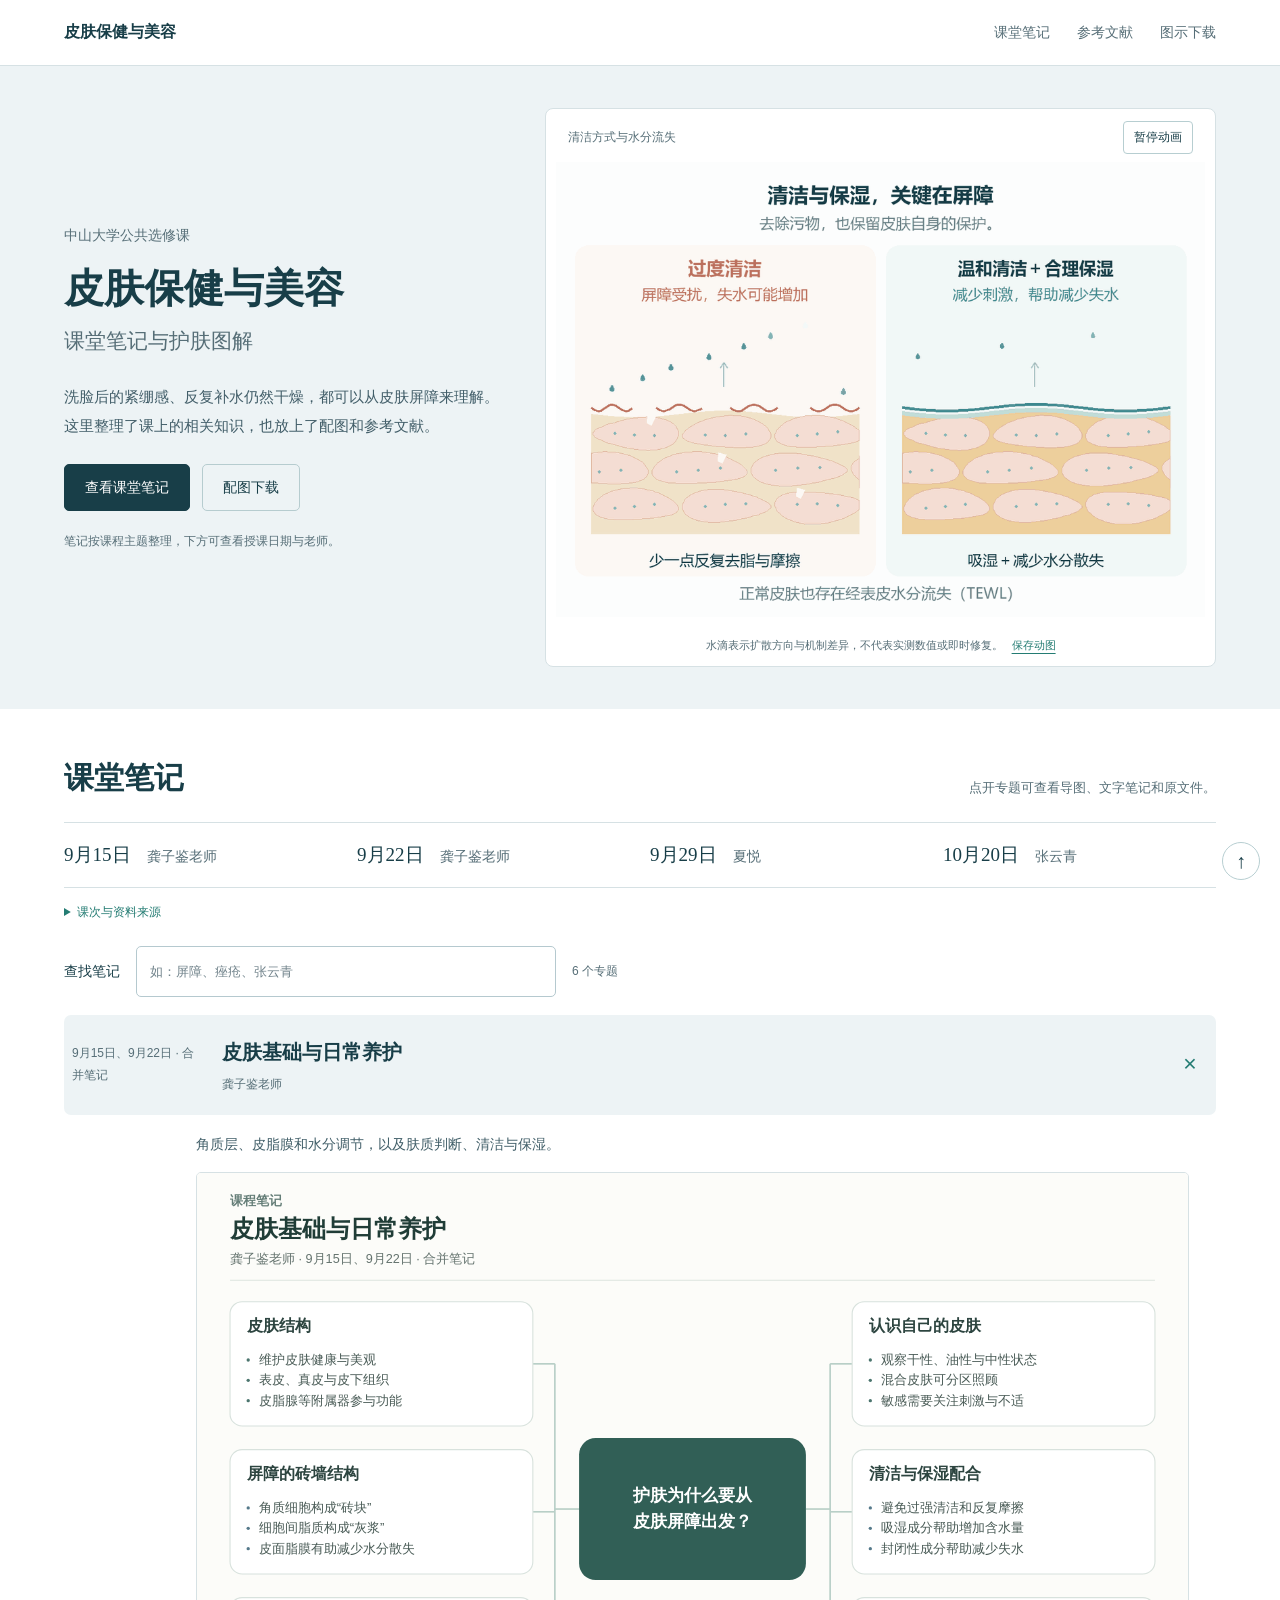
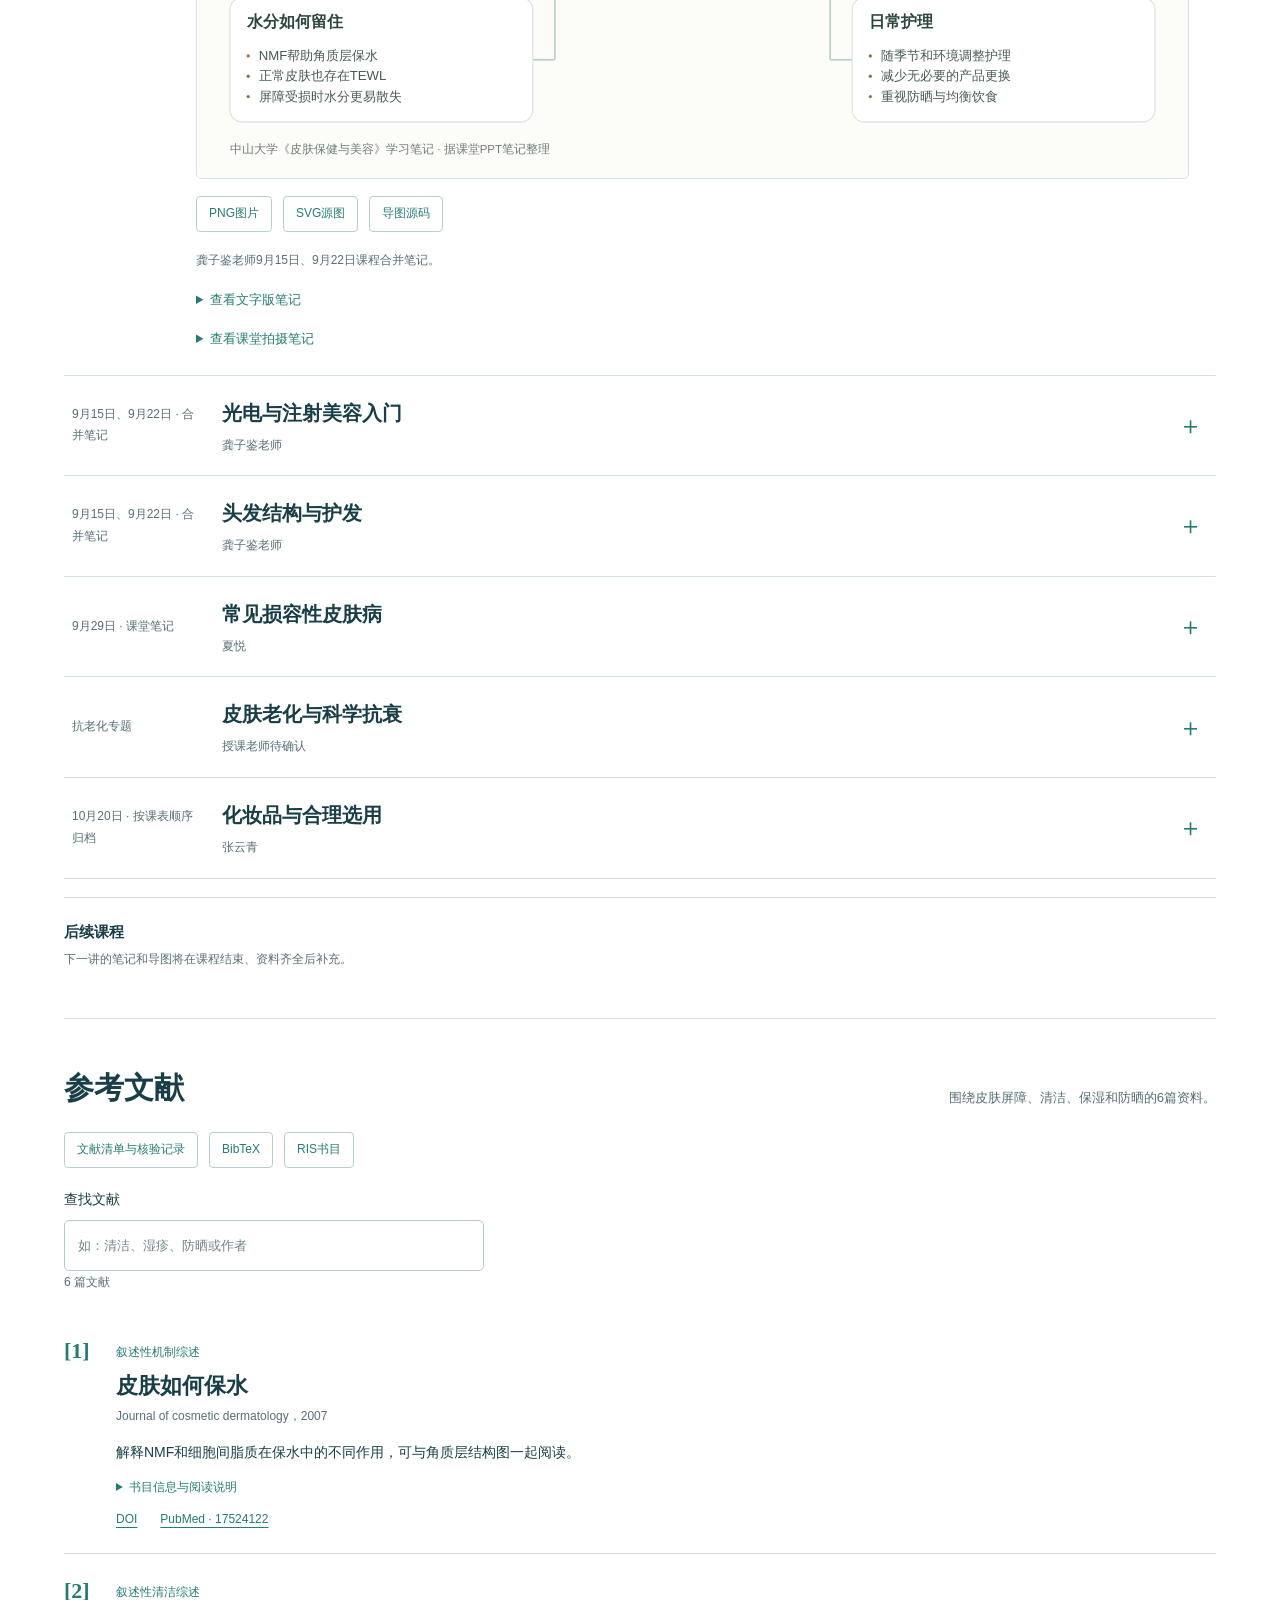
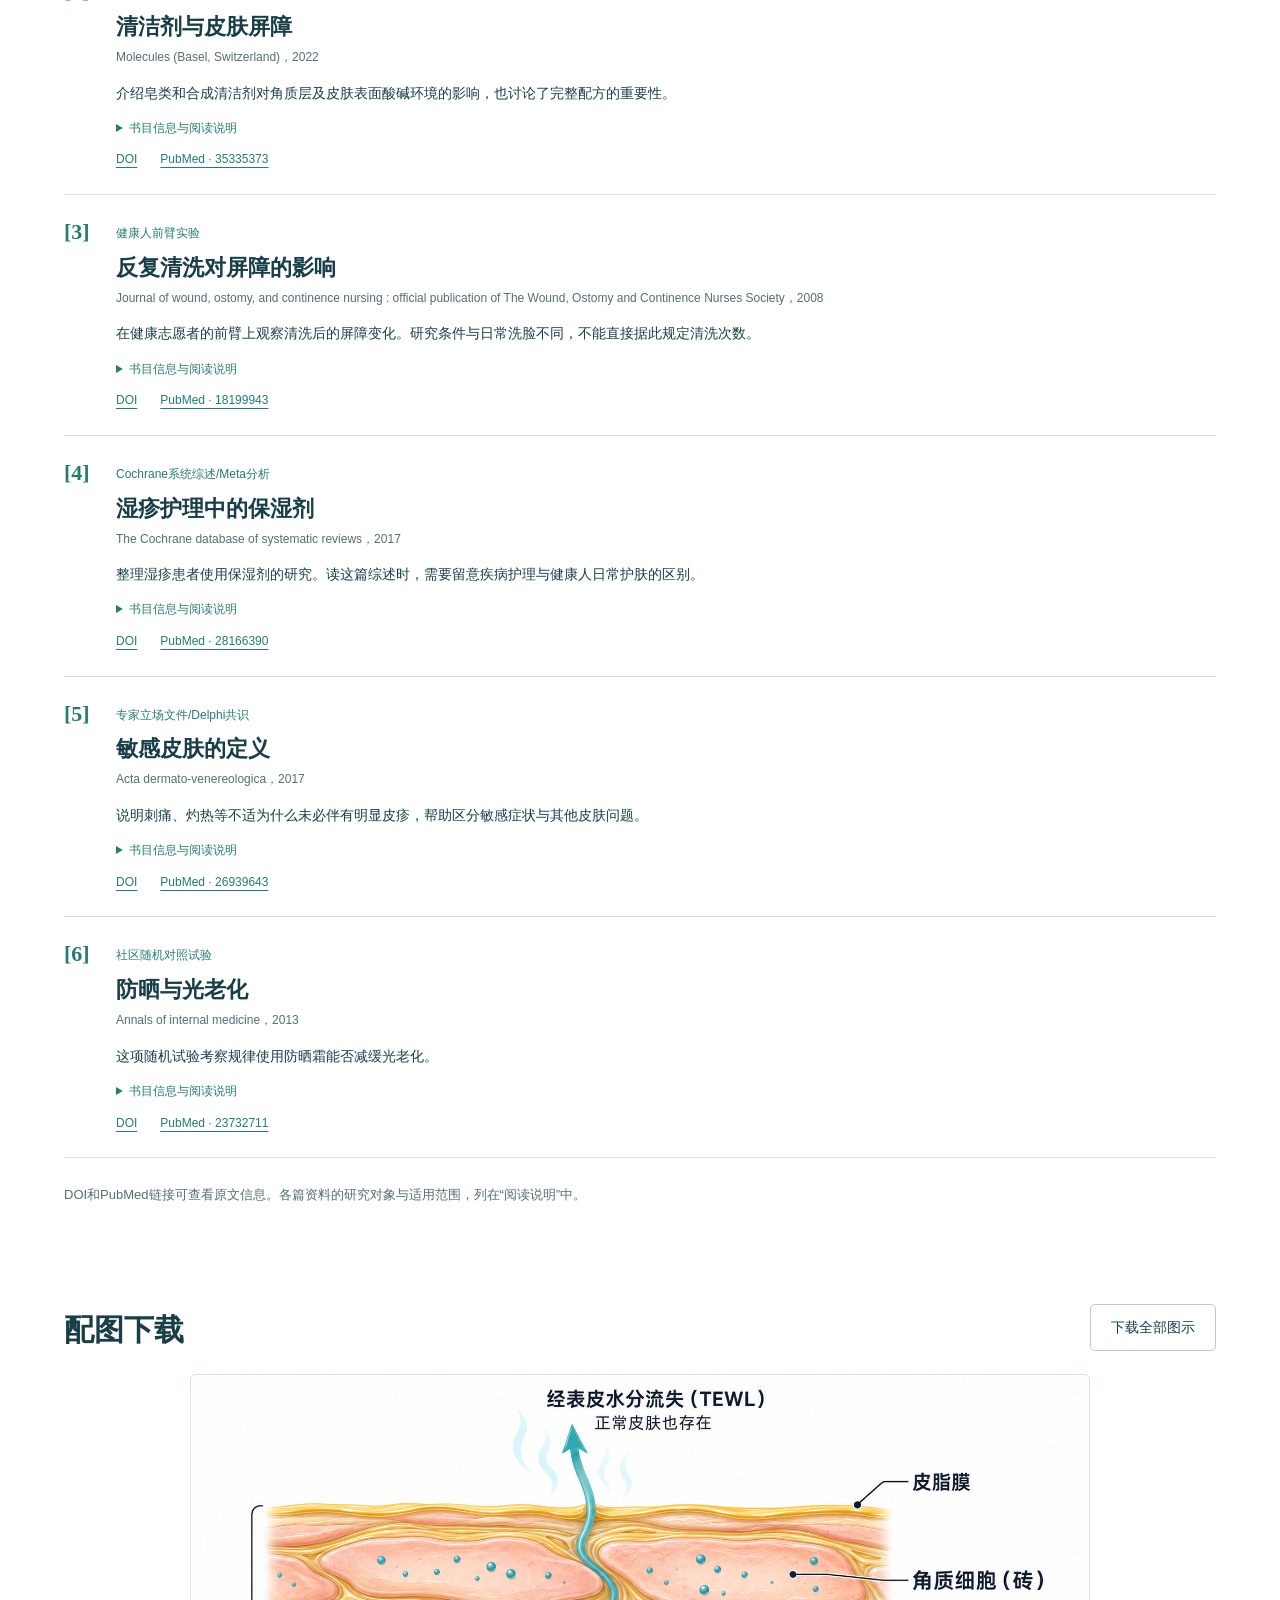
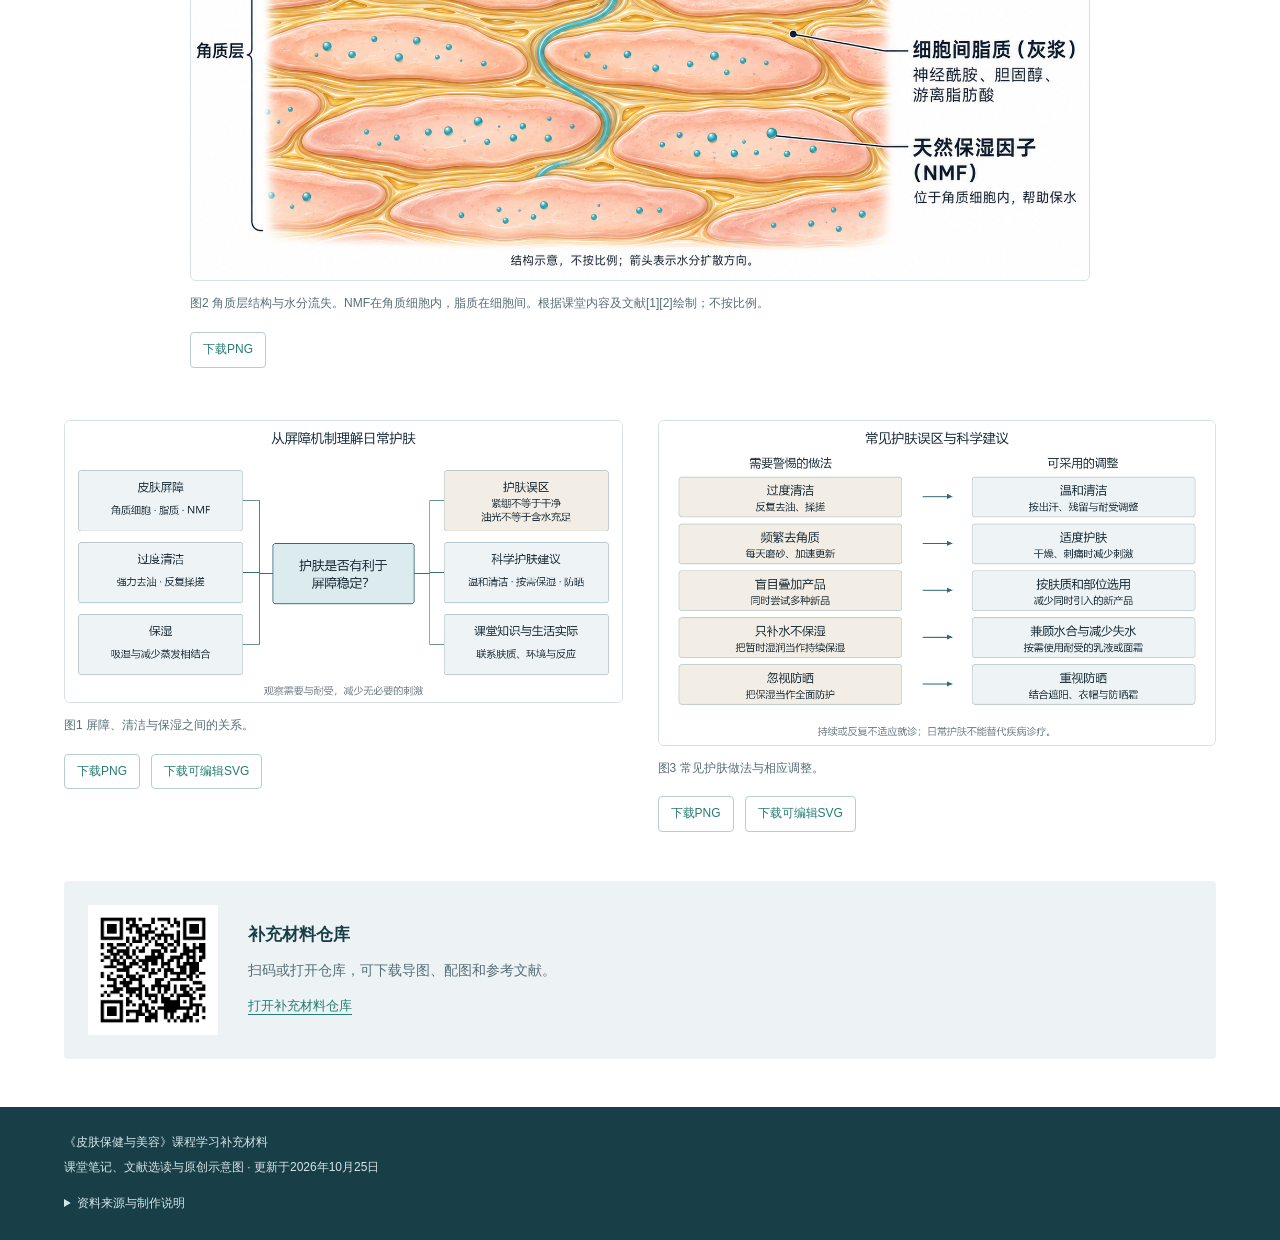
==== commit 57142e3c: "Add teacher title after Gong Zijian in course labels" ====
--- a/docs/index.html
+++ b/docs/index.html
@@ -6,10 +6,10 @@
 <header class="site-header"><a class="brand" href="#top">皮肤保健与美容<span class="brand-sub">课程笔记</span></a><nav aria-label="主要导航"><a href="#lessons">课堂笔记</a><a href="#references">参考文献</a><a href="#figures">图示下载</a></nav></header>
 <main id="main"><section class="hero" id="top"><div class="hero-copy"><p class="course-label">中山大学公共选修课</p><h1>皮肤保健与美容</h1><p class="hero-subtitle">课堂笔记与护肤图解</p><p class="hero-lead">洗脸后的紧绷感、反复补水仍然干燥，都可以从皮肤屏障来理解。这里整理了课上的相关知识，也放上了配图和参考文献。</p><div class="hero-actions"><a class="button primary" href="#lessons">查看课堂笔记</a><a class="button" href="#figures">配图下载</a></div><p class="hero-foot">笔记按课程主题整理，下方可查看授课日期与老师。</p></div><figure class="hero-figure" id="barrier-animation"><div class="motion-toolbar"><span>清洁方式与水分流失</span><button type="button" id="motion-toggle" aria-controls="hero-motion" hidden>播放动画</button></div><img id="hero-motion" src="assets/skin-barrier-poster.png" data-animation="assets/skin-barrier-comparison.gif" data-poster="assets/skin-barrier-poster.png" width="1200" height="840" alt="动态对照：过度清洁可扰动屏障、增加失水；温和清洁与合理保湿帮助减少失水。正常皮肤也有TEWL。"><figcaption>水滴表示扩散方向与机制差异，不代表实测数值或即时修复。<a href="assets/skin-barrier-comparison.gif" download>保存动图</a></figcaption></figure></section>
 <section class="section lessons-section" id="lessons"><div class="section-heading"><div><h2>课堂笔记</h2></div><p>点开专题可查看导图、文字笔记和原文件。</p></div>
-<div class="course-timeline" aria-label="已核对的课表"><span><time>9月15日</time>龚子鉴</span><span><time>9月22日</time>龚子鉴</span><span><time>9月29日</time>夏悦</span><span><time>10月20日</time>张云青</span></div>
+<div class="course-timeline" aria-label="已核对的课表"><span><time>9月15日</time>龚子鉴老师</span><span><time>9月22日</time>龚子鉴老师</span><span><time>9月29日</time>夏悦</span><span><time>10月20日</time>张云青</span></div>
 <details class="course-source"><summary>课次与资料来源</summary><p>9月15日、22日的笔记合并整理，内容未逐日划分。夏悦老师的损容性皮肤病课件有署名和日期；化妆品专题暂按课表与第四次课堂记录归档，未见署名页。抗老化专题的授课老师尚待确认。</p></details>
 <div class="filter-bar"><label for="lesson-search">查找笔记</label><input id="lesson-search" type="search" placeholder="如：屏障、痤疮、张云青" autocomplete="off"><span id="lesson-count" role="status" aria-live="polite"></span></div><div class="lesson-list"><details class="lesson" id="skin-foundations" data-search="皮肤基础与日常养护 角质层、皮脂膜和水分调节，以及肤质判断、清洁与保湿。 龚子鉴 9月15日、9月22日 · 合并笔记 &lt;li&gt;&lt;strong&gt;皮肤结构&lt;/strong&gt;&lt;ul&gt;&lt;li&gt;维护皮肤健康与美观&lt;/li&gt;&lt;li&gt;表皮、真皮与皮下组织&lt;/li&gt;&lt;li&gt;皮脂腺等附属器参与功能&lt;/li&gt;&lt;/ul&gt;&lt;/li&gt;&lt;li&gt;&lt;strong&gt;屏障的砖墙结构&lt;/strong&gt;&lt;ul&gt;&lt;li&gt;角质细胞构成“砖块”&lt;/li&gt;&lt;li&gt;细胞间脂质构成“灰浆”&lt;/li&gt;&lt;li&gt;皮面脂膜有助减少水分散失&lt;/li&gt;&lt;/ul&gt;&lt;/li&gt;&lt;li&gt;&lt;strong&gt;水分如何留住&lt;/strong&gt;&lt;ul&gt;&lt;li&gt;NMF帮助角质层保水&lt;/li&gt;&lt;li&gt;正常皮肤也存在TEWL&lt;/li&gt;&lt;li&gt;屏障受损时水分更易散失&lt;/li&gt;&lt;/ul&gt;&lt;/li&gt;&lt;li&gt;&lt;strong&gt;认识自己的皮肤&lt;/strong&gt;&lt;ul&gt;&lt;li&gt;观察干性、油性与中性状态&lt;/li&gt;&lt;li&gt;混合皮肤可分区照顾&lt;/li&gt;&lt;li&gt;敏感需要关注刺激与不适&lt;/li&gt;&lt;/ul&gt;&lt;/li&gt;&lt;li&gt;&lt;strong&gt;清洁与保湿配合&lt;/strong&gt;&lt;ul&gt;&lt;li&gt;避免过强清洁和反复摩擦&lt;/li&gt;&lt;li&gt;吸湿成分帮助增加含水量&lt;/li&gt;&lt;li&gt;封闭性成分帮助减少失水&lt;/li&gt;&lt;/ul&gt;&lt;/li&gt;&lt;li&gt;&lt;strong&gt;日常护理&lt;/strong&gt;&lt;ul&gt;&lt;li&gt;随季节和环境调整护理&lt;/li&gt;&lt;li&gt;减少无必要的产品更换&lt;/li&gt;&lt;li&gt;重视防晒与均衡饮食&lt;/li&gt;&lt;/ul&gt;&lt;/li&gt;" open>
-      <summary><span class="lesson-date">9月15日、9月22日 · 合并笔记</span><span><span class="lesson-title">皮肤基础与日常养护</span><span class="teacher">龚子鉴</span></span><span class="toggle" aria-hidden="true">＋</span></summary>
+      <summary><span class="lesson-date">9月15日、9月22日 · 合并笔记</span><span><span class="lesson-title">皮肤基础与日常养护</span><span class="teacher">龚子鉴老师</span></span><span class="toggle" aria-hidden="true">＋</span></summary>
       <div class="lesson-body"><p class="lesson-summary">角质层、皮脂膜和水分调节，以及肤质判断、清洁与保湿。</p>
       <a class="map-link" href="assets/lessons/skin-foundations.svg" target="_blank" rel="noopener" aria-label="放大查看皮肤基础与日常养护思维导图"><img src="assets/lessons/skin-foundations.svg" alt="皮肤基础与日常养护思维导图" loading="lazy"></a>
       <div class="download-row"><a class="download" href="assets/lessons/skin-foundations.png" download>PNG图片</a><a class="download" href="assets/lessons/skin-foundations.svg" download>SVG源图</a><a class="download" href="assets/lessons/skin-foundations.mmd" download>导图源码</a></div>
@@ -17,7 +17,7 @@
       <details class="text-map"><summary>查看文字版笔记</summary><ul class="branch-list"><li><strong>皮肤结构</strong><ul><li>维护皮肤健康与美观</li><li>表皮、真皮与皮下组织</li><li>皮脂腺等附属器参与功能</li></ul></li><li><strong>屏障的砖墙结构</strong><ul><li>角质细胞构成“砖块”</li><li>细胞间脂质构成“灰浆”</li><li>皮面脂膜有助减少水分散失</li></ul></li><li><strong>水分如何留住</strong><ul><li>NMF帮助角质层保水</li><li>正常皮肤也存在TEWL</li><li>屏障受损时水分更易散失</li></ul></li><li><strong>认识自己的皮肤</strong><ul><li>观察干性、油性与中性状态</li><li>混合皮肤可分区照顾</li><li>敏感需要关注刺激与不适</li></ul></li><li><strong>清洁与保湿配合</strong><ul><li>避免过强清洁和反复摩擦</li><li>吸湿成分帮助增加含水量</li><li>封闭性成分帮助减少失水</li></ul></li><li><strong>日常护理</strong><ul><li>随季节和环境调整护理</li><li>减少无必要的产品更换</li><li>重视防晒与均衡饮食</li></ul></li></ul></details>
       <details class="text-map classroom-photo"><summary>查看课堂拍摄笔记</summary><figure><img src="assets/classroom-cleansing.jpg" alt="课堂PPT照片：合理选择化妆品，提及皮肤表面环境与皮脂膜" loading="lazy"><figcaption>龚子鉴老师前两次课的合并笔记：清洁产品与皮脂膜。课堂拍摄，保留原貌。产品耐受还受完整配方和使用方式影响，不能只凭弱酸性标签判断。</figcaption></figure></details>
       </div></details><details class="lesson" id="light-and-injection" data-search="光电与注射美容入门 激光、强脉冲光、肉毒毒素和透明质酸填充的原理与风险。 龚子鉴 9月15日、9月22日 · 合并笔记 &lt;li&gt;&lt;strong&gt;光与组织相互作用&lt;/strong&gt;&lt;ul&gt;&lt;li&gt;光可反射、散射、透过或吸收&lt;/li&gt;&lt;li&gt;黑色素、血红蛋白和水是靶基&lt;/li&gt;&lt;li&gt;不同波长的吸收特征不同&lt;/li&gt;&lt;/ul&gt;&lt;/li&gt;&lt;li&gt;&lt;strong&gt;读懂激光参数&lt;/strong&gt;&lt;ul&gt;&lt;li&gt;波长关联靶组织与作用深度&lt;/li&gt;&lt;li&gt;脉冲宽度影响热作用过程&lt;/li&gt;&lt;li&gt;能量密度关系疗效与风险&lt;/li&gt;&lt;/ul&gt;&lt;/li&gt;&lt;li&gt;&lt;strong&gt;强脉冲光&lt;/strong&gt;&lt;ul&gt;&lt;li&gt;IPL使用宽谱脉冲光&lt;/li&gt;&lt;li&gt;滤光片改变可用光谱范围&lt;/li&gt;&lt;li&gt;选择性光热作用&lt;/li&gt;&lt;/ul&gt;&lt;/li&gt;&lt;li&gt;&lt;strong&gt;肉毒毒素注射&lt;/strong&gt;&lt;ul&gt;&lt;li&gt;作用于神经肌肉信号传递&lt;/li&gt;&lt;li&gt;课堂区分经典与微滴注射&lt;/li&gt;&lt;li&gt;注射层次与目标组织相关&lt;/li&gt;&lt;/ul&gt;&lt;/li&gt;&lt;li&gt;&lt;strong&gt;透明质酸与填充&lt;/strong&gt;&lt;ul&gt;&lt;li&gt;注射填充用于改善组织容积&lt;/li&gt;&lt;li&gt;选型需要考虑位置与层次&lt;/li&gt;&lt;li&gt;血管栓塞是严重并发症&lt;/li&gt;&lt;/ul&gt;&lt;/li&gt;&lt;li&gt;&lt;strong&gt;适应证与风险&lt;/strong&gt;&lt;ul&gt;&lt;li&gt;先明确想改善的具体问题&lt;/li&gt;&lt;li&gt;由正规医疗机构评估适应证&lt;/li&gt;&lt;li&gt;不把展示病例当普遍效果&lt;/li&gt;&lt;/ul&gt;&lt;/li&gt;" >
-      <summary><span class="lesson-date">9月15日、9月22日 · 合并笔记</span><span><span class="lesson-title">光电与注射美容入门</span><span class="teacher">龚子鉴</span></span><span class="toggle" aria-hidden="true">＋</span></summary>
+      <summary><span class="lesson-date">9月15日、9月22日 · 合并笔记</span><span><span class="lesson-title">光电与注射美容入门</span><span class="teacher">龚子鉴老师</span></span><span class="toggle" aria-hidden="true">＋</span></summary>
       <div class="lesson-body"><p class="lesson-summary">激光、强脉冲光、肉毒毒素和透明质酸填充的原理与风险。</p>
       <a class="map-link" href="assets/lessons/light-and-injection.svg" target="_blank" rel="noopener" aria-label="放大查看光电与注射美容入门思维导图"><img src="assets/lessons/light-and-injection.svg" alt="光电与注射美容入门思维导图" loading="lazy"></a>
       <div class="download-row"><a class="download" href="assets/lessons/light-and-injection.png" download>PNG图片</a><a class="download" href="assets/lessons/light-and-injection.svg" download>SVG源图</a><a class="download" href="assets/lessons/light-and-injection.mmd" download>导图源码</a></div>
@@ -25,7 +25,7 @@
       <details class="text-map"><summary>查看文字版笔记</summary><ul class="branch-list"><li><strong>光与组织相互作用</strong><ul><li>光可反射、散射、透过或吸收</li><li>黑色素、血红蛋白和水是靶基</li><li>不同波长的吸收特征不同</li></ul></li><li><strong>读懂激光参数</strong><ul><li>波长关联靶组织与作用深度</li><li>脉冲宽度影响热作用过程</li><li>能量密度关系疗效与风险</li></ul></li><li><strong>强脉冲光</strong><ul><li>IPL使用宽谱脉冲光</li><li>滤光片改变可用光谱范围</li><li>选择性光热作用</li></ul></li><li><strong>肉毒毒素注射</strong><ul><li>作用于神经肌肉信号传递</li><li>课堂区分经典与微滴注射</li><li>注射层次与目标组织相关</li></ul></li><li><strong>透明质酸与填充</strong><ul><li>注射填充用于改善组织容积</li><li>选型需要考虑位置与层次</li><li>血管栓塞是严重并发症</li></ul></li><li><strong>适应证与风险</strong><ul><li>先明确想改善的具体问题</li><li>由正规医疗机构评估适应证</li><li>不把展示病例当普遍效果</li></ul></li></ul></details>
       
       </div></details><details class="lesson" id="hair-care" data-search="头发结构与护发 毛干和毛囊的结构、生长周期，以及烫发和高温造成的损伤。 龚子鉴 9月15日、9月22日 · 合并笔记 &lt;li&gt;&lt;strong&gt;头发与外观&lt;/strong&gt;&lt;ul&gt;&lt;li&gt;毛发是外观的重要组成&lt;/li&gt;&lt;li&gt;发型影响面部修饰效果&lt;/li&gt;&lt;li&gt;发质与发量需要分别观察&lt;/li&gt;&lt;/ul&gt;&lt;/li&gt;&lt;li&gt;&lt;strong&gt;毛干的组织结构&lt;/strong&gt;&lt;ul&gt;&lt;li&gt;主要结构蛋白是角蛋白&lt;/li&gt;&lt;li&gt;毛小皮位于毛干外层&lt;/li&gt;&lt;li&gt;毛皮质影响强度和弹性&lt;/li&gt;&lt;/ul&gt;&lt;/li&gt;&lt;li&gt;&lt;strong&gt;毛囊的生长周期&lt;/strong&gt;&lt;ul&gt;&lt;li&gt;生长期持续形成毛发&lt;/li&gt;&lt;li&gt;退行期后进入休止期&lt;/li&gt;&lt;li&gt;不同毛囊的周期并不同步&lt;/li&gt;&lt;/ul&gt;&lt;/li&gt;&lt;li&gt;&lt;strong&gt;影响生长的因素&lt;/strong&gt;&lt;ul&gt;&lt;li&gt;遗传与激素参与调节&lt;/li&gt;&lt;li&gt;营养状态与毛发生长有关&lt;/li&gt;&lt;li&gt;理化因素也可影响发质&lt;/li&gt;&lt;/ul&gt;&lt;/li&gt;&lt;li&gt;&lt;strong&gt;烫发相关损伤&lt;/strong&gt;&lt;ul&gt;&lt;li&gt;烫发会改变毛干化学结构&lt;/li&gt;&lt;li&gt;毛小皮损伤可使表面粗糙&lt;/li&gt;&lt;li&gt;反复损伤可导致分叉折断&lt;/li&gt;&lt;/ul&gt;&lt;/li&gt;&lt;li&gt;&lt;strong&gt;物理损伤与养护&lt;/strong&gt;&lt;ul&gt;&lt;li&gt;减少反复高温与粗暴摩擦&lt;/li&gt;&lt;li&gt;避免头发缠结时用力梳拉&lt;/li&gt;&lt;li&gt;洗护重点兼顾头皮与毛干&lt;/li&gt;&lt;/ul&gt;&lt;/li&gt;" >
-      <summary><span class="lesson-date">9月15日、9月22日 · 合并笔记</span><span><span class="lesson-title">头发结构与护发</span><span class="teacher">龚子鉴</span></span><span class="toggle" aria-hidden="true">＋</span></summary>
+      <summary><span class="lesson-date">9月15日、9月22日 · 合并笔记</span><span><span class="lesson-title">头发结构与护发</span><span class="teacher">龚子鉴老师</span></span><span class="toggle" aria-hidden="true">＋</span></summary>
       <div class="lesson-body"><p class="lesson-summary">毛干和毛囊的结构、生长周期，以及烫发和高温造成的损伤。</p>
       <a class="map-link" href="assets/lessons/hair-care.svg" target="_blank" rel="noopener" aria-label="放大查看头发结构与护发思维导图"><img src="assets/lessons/hair-care.svg" alt="头发结构与护发思维导图" loading="lazy"></a>
       <div class="download-row"><a class="download" href="assets/lessons/hair-care.png" download>PNG图片</a><a class="download" href="assets/lessons/hair-care.svg" download>SVG源图</a><a class="download" href="assets/lessons/hair-care.mmd" download>导图源码</a></div>
@@ -60,4 +60,4 @@
 <aside class="pending"><div><h3>后续课程</h3><p>下一讲的笔记和导图将在课程结束、资料齐全后补充。</p></div></aside></section>
 <section class="section references-section" id="references"><div class="section-heading"><div><h2>参考文献</h2></div><p>围绕皮肤屏障、清洁、保湿和防晒的6篇资料。</p></div><div class="download-row reference-downloads"><a class="download" href="downloads/references.md" download>文献清单与核验记录</a><a class="download" href="downloads/references.bib" download>BibTeX</a><a class="download" href="downloads/references.ris" download>RIS书目</a></div><label class="ref-search-label" for="reference-search">查找文献</label><input id="reference-search" type="search" placeholder="如：清洁、湿疹、防晒或作者" autocomplete="off"><p id="ref-count" class="source-note" role="status" aria-live="polite"></p><div class="references"><article class="reference" id="ref-1" data-search="VERDIER-SÉVRAIN S, BONTÉ F. Skin hydration: a review on its molecular mechanisms[J]. Journal of Cosmetic Dermatology, 2007, 6(2): 75-82. DOI: 10.1111/j.1473-2165.2007.00300.x. 角质细胞内NMF与细胞间脂质参与保水；支持屏障结构与图2 皮肤如何保水 解释NMF和细胞间脂质在保水中的不同作用，可与角质层结构图一起阅读。"><div class="ref-no">[1]</div><div><span class="ref-type">叙述性机制综述</span><h3>皮肤如何保水</h3><p class="reference-meta">Journal of cosmetic dermatology，2007</p><p class="ref-annotation">解释NMF和细胞间脂质在保水中的不同作用，可与角质层结构图一起阅读。</p><details class="ref-details"><summary>书目信息与阅读说明</summary><p class="bibliography">VERDIER-SÉVRAIN S, BONTÉ F. Skin hydration: a review on its molecular mechanisms[J]. Journal of Cosmetic Dermatology, 2007, 6(2): 75-82. DOI: 10.1111/j.1473-2165.2007.00300.x.</p><p class="source-note">经典机制资料，不用来证明某个商品有效。</p></details><div class="ref-links"><a href="https://doi.org/10.1111/j.1473-2165.2007.00300.x" target="_blank" rel="noopener">DOI</a><a href="https://pubmed.ncbi.nlm.nih.gov/17524122/" target="_blank" rel="noopener">PubMed · 17524122</a></div></div></article><article class="reference" id="ref-2" data-search="MIJALJICA D, SPADA F, HARRISON I P. Skin Cleansing without or with Compromise: Soaps and Syndets[J]. Molecules, 2022, 27(6): 2010. DOI: 10.3390/molecules27062010. 清洁剂对角质层蛋白、脂质、NMF及pH的潜在影响；完整配方的重要性 清洁剂与皮肤屏障 介绍皂类和合成清洁剂对角质层及皮肤表面酸碱环境的影响，也讨论了完整配方的重要性。"><div class="ref-no">[2]</div><div><span class="ref-type">叙述性清洁综述</span><h3>清洁剂与皮肤屏障</h3><p class="reference-meta">Molecules (Basel, Switzerland)，2022</p><p class="ref-annotation">介绍皂类和合成清洁剂对角质层及皮肤表面酸碱环境的影响，也讨论了完整配方的重要性。</p><details class="ref-details"><summary>书目信息与阅读说明</summary><p class="bibliography">MIJALJICA D, SPADA F, HARRISON I P. Skin Cleansing without or with Compromise: Soaps and Syndets[J]. Molecules, 2022, 27(6): 2010. DOI: 10.3390/molecules27062010.</p><p class="source-note">作者来自护肤品企业；用于解释机制，不作品牌推荐或成品优劣证明。</p></details><div class="ref-links"><a href="https://doi.org/10.3390/molecules27062010" target="_blank" rel="noopener">DOI</a><a href="https://pubmed.ncbi.nlm.nih.gov/35335373/" target="_blank" rel="noopener">PubMed · 35335373</a></div></div></article><article class="reference" id="ref-3" data-search="VOEGELI D. The effect of washing and drying practices on skin barrier function[J]. Journal of Wound, Ostomy and Continence Nursing, 2008, 35(1): 84-90. DOI: 10.1097/01.WON.0000308623.68582.d7. 重复清洗后TEWL的变化，支持避免无必要的反复清洗 反复清洗对屏障的影响 在健康志愿者的前臂上观察清洗后的屏障变化。研究条件与日常洗脸不同，不能直接据此规定清洗次数。"><div class="ref-no">[3]</div><div><span class="ref-type">健康人前臂实验</span><h3>反复清洗对屏障的影响</h3><p class="reference-meta">Journal of wound, ostomy, and continence nursing : official publication of The Wound, Ostomy and Continence Nurses Society，2008</p><p class="ref-annotation">在健康志愿者的前臂上观察清洗后的屏障变化。研究条件与日常洗脸不同，不能直接据此规定清洗次数。</p><details class="ref-details"><summary>书目信息与阅读说明</summary><p class="bibliography">VOEGELI D. The effect of washing and drying practices on skin barrier function[J]. Journal of Wound, Ostomy and Continence Nursing, 2008, 35(1): 84-90. DOI: 10.1097/01.WON.0000308623.68582.d7.</p><p class="source-note">小样本、前臂部位，残余水分会影响TEWL读数；不能推出人人适用的面部清洗次数。</p></details><div class="ref-links"><a href="https://doi.org/10.1097/01.WON.0000308623.68582.d7" target="_blank" rel="noopener">DOI</a><a href="https://pubmed.ncbi.nlm.nih.gov/18199943/" target="_blank" rel="noopener">PubMed · 18199943</a></div></div></article><article class="reference" id="ref-4" data-search="VAN ZUUREN E J, FEDOROWICZ Z, CHRISTENSEN R, et al. Emollients and moisturisers for eczema[J]. Cochrane Database of Systematic Reviews, 2017, 2(2): CD012119. DOI: 10.1002/14651858.CD012119.pub2. 保湿剂对湿疹护理的作用；不同保湿剂间缺乏可靠的普遍优劣证据 湿疹护理中的保湿剂 整理湿疹患者使用保湿剂的研究。读这篇综述时，需要留意疾病护理与健康人日常护肤的区别。"><div class="ref-no">[4]</div><div><span class="ref-type">Cochrane系统综述/Meta分析</span><h3>湿疹护理中的保湿剂</h3><p class="reference-meta">The Cochrane database of systematic reviews，2017</p><p class="ref-annotation">整理湿疹患者使用保湿剂的研究。读这篇综述时，需要留意疾病护理与健康人日常护肤的区别。</p><details class="ref-details"><summary>书目信息与阅读说明</summary><p class="bibliography">VAN ZUUREN E J, FEDOROWICZ Z, CHRISTENSEN R, et al. Emollients and moisturisers for eczema[J]. Cochrane Database of Systematic Reviews, 2017, 2(2): CD012119. DOI: 10.1002/14651858.CD012119.pub2.</p><p class="source-note">研究对象为湿疹患者，部分研究偏倚风险高或不明；不能无条件外推到健康人。</p></details><div class="ref-links"><a href="https://doi.org/10.1002/14651858.CD012119.pub2" target="_blank" rel="noopener">DOI</a><a href="https://pubmed.ncbi.nlm.nih.gov/28166390/" target="_blank" rel="noopener">PubMed · 28166390</a></div></div></article><article class="reference" id="ref-5" data-search="MISERY L, STÄNDER S, SZEPIETOWSKI J C, et al. Definition of Sensitive Skin: An Expert Position Paper from the Special Interest Group on Sensitive Skin of the International Forum for the Study of Itch[J]. Acta Dermato-Venereologica, 2017, 97(1): 4-6. DOI: 10.2340/00015555-2397. 敏感皮肤的不适感可能与外观不一致；不能只凭肤感诊断 敏感皮肤的定义 说明刺痛、灼热等不适为什么未必伴有明显皮疹，帮助区分敏感症状与其他皮肤问题。"><div class="ref-no">[5]</div><div><span class="ref-type">专家立场文件/Delphi共识</span><h3>敏感皮肤的定义</h3><p class="reference-meta">Acta dermato-venereologica，2017</p><p class="ref-annotation">说明刺痛、灼热等不适为什么未必伴有明显皮疹，帮助区分敏感症状与其他皮肤问题。</p><details class="ref-details"><summary>书目信息与阅读说明</summary><p class="bibliography">MISERY L, STÄNDER S, SZEPIETOWSKI J C, et al. Definition of Sensitive Skin: An Expert Position Paper from the Special Interest Group on Sensitive Skin of the International Forum for the Study of Itch[J]. Acta Dermato-Venereologica, 2017, 97(1): 4-6. DOI: 10.2340/00015555-2397.</p><p class="source-note">定义性专家意见，不是疗效试验；症状需与可解释的皮肤病区别。</p></details><div class="ref-links"><a href="https://doi.org/10.2340/00015555-2397" target="_blank" rel="noopener">DOI</a><a href="https://pubmed.ncbi.nlm.nih.gov/26939643/" target="_blank" rel="noopener">PubMed · 26939643</a></div></div></article><article class="reference" id="ref-6" data-search="HUGHES M C, WILLIAMS G M, BAKER P, et al. Sunscreen and prevention of skin aging: a randomized trial[J]. Annals of Internal Medicine, 2013, 158(11): 781-790. DOI: 10.7326/0003-4819-158-11-201306040-00002. 规律使用防晒霜有助于减缓光老化 防晒与光老化 这项随机试验考察规律使用防晒霜能否减缓光老化。"><div class="ref-no">[6]</div><div><span class="ref-type">社区随机对照试验</span><h3>防晒与光老化</h3><p class="reference-meta">Annals of internal medicine，2013</p><p class="ref-annotation">这项随机试验考察规律使用防晒霜能否减缓光老化。</p><details class="ref-details"><summary>书目信息与阅读说明</summary><p class="bibliography">HUGHES M C, WILLIAMS G M, BAKER P, et al. Sunscreen and prevention of skin aging: a randomized trial[J]. Annals of Internal Medicine, 2013, 158(11): 781-790. DOI: 10.7326/0003-4819-158-11-201306040-00002.</p><p class="source-note">澳大利亚社区成人研究；不代表所有年龄、肤色或产品的效果相同，也不等于逆转衰老。</p></details><div class="ref-links"><a href="https://doi.org/10.7326/0003-4819-158-11-201306040-00002" target="_blank" rel="noopener">DOI</a><a href="https://pubmed.ncbi.nlm.nih.gov/23732711/" target="_blank" rel="noopener">PubMed · 23732711</a></div></div></article></div><p id="no-references" hidden>没有匹配的文献，试试其他关键词。</p><p class="archive-note">DOI和PubMed链接可查看原文信息。各篇资料的研究对象与适用范围，列在“阅读说明”中。</p></section>
 <section class="section" id="figures"><div class="section-heading"><div><h2>配图下载</h2></div><a class="button" href="downloads/figures-and-mindmaps.zip" download>下载全部图示</a></div><div class="figure-grid"><div class="figure-download"><figure><a href="assets/figures/figure1_mindmap.png" target="_blank" rel="noopener"><img src="assets/figures/figure1_mindmap.png" alt="图1 屏障、清洁与保湿之间的关系。" loading="lazy"></a><figcaption>图1 屏障、清洁与保湿之间的关系。</figcaption></figure><div class="download-row"><a class="download" href="assets/figures/figure1_mindmap.png" download>下载PNG</a><a class="download" href="assets/figures/figure1_mindmap.svg" download>下载可编辑SVG</a></div></div><div class="figure-download"><figure><a href="assets/figures/figure2_skin_barrier.png" target="_blank" rel="noopener"><img src="assets/figures/figure2_skin_barrier.png" alt="图2 角质层结构与水分流失。NMF在角质细胞内，脂质在细胞间。根据课堂内容及文献[1][2]绘制；不按比例。" loading="lazy"></a><figcaption>图2 角质层结构与水分流失。NMF在角质细胞内，脂质在细胞间。根据课堂内容及文献[1][2]绘制；不按比例。</figcaption></figure><div class="download-row"><a class="download" href="assets/figures/figure2_skin_barrier.png" download>下载PNG</a></div></div><div class="figure-download"><figure><a href="assets/figures/figure3_skincare_advice.png" target="_blank" rel="noopener"><img src="assets/figures/figure3_skincare_advice.png" alt="图3 常见护肤做法与相应调整。" loading="lazy"></a><figcaption>图3 常见护肤做法与相应调整。</figcaption></figure><div class="download-row"><a class="download" href="assets/figures/figure3_skincare_advice.png" download>下载PNG</a><a class="download" href="assets/figures/figure3_skincare_advice.svg" download>下载可编辑SVG</a></div></div></div><div class="repository-note"><img src="assets/qr_github.png" width="130" height="130" alt="指向GitHub补充材料仓库首页的二维码"><div><h3>补充材料仓库</h3><p>扫码或打开仓库，可下载导图、配图和参考文献。</p><a href="https://github.com/hanson2017ear/skin-barrier-skincare-course" target="_blank" rel="noopener">打开补充材料仓库</a></div></div></section></main>
-<footer><p>《皮肤保健与美容》课程学习补充材料</p><p>课堂笔记、文献选读与原创示意图 · 更新于2026年10月25日</p><details><summary>资料来源与制作说明</summary><p>笔记依据课表和课堂PPT照片整理，授课信息未确认的地方已注明。Codex协助资料整理、文字编辑与网页制作；图2使用AI辅助绘制，首页动画由程序绘制。图示用于理解机制，均不表示实验测量结果。</p></details></footer><a class="back-top" href="#top" aria-label="回到顶部">↑</a><script src="app.js" defer></script></body></html>+<footer><p>《皮肤保健与美容》课程学习补充材料</p><p>课堂笔记、文献选读与原创示意图 · 更新于2026年10月25日</p><details><summary>资料来源与制作说明</summary><p>笔记依据课表和课堂PPT照片整理，授课信息未确认的地方已注明。Codex协助资料整理、文字编辑与网页制作；图2使用AI辅助绘制，首页动画由程序绘制。图示用于理解机制，均不表示实验测量结果。</p></details></footer><a class="back-top" href="#top" aria-label="回到顶部">↑</a><script src="app.js" defer></script></body></html>
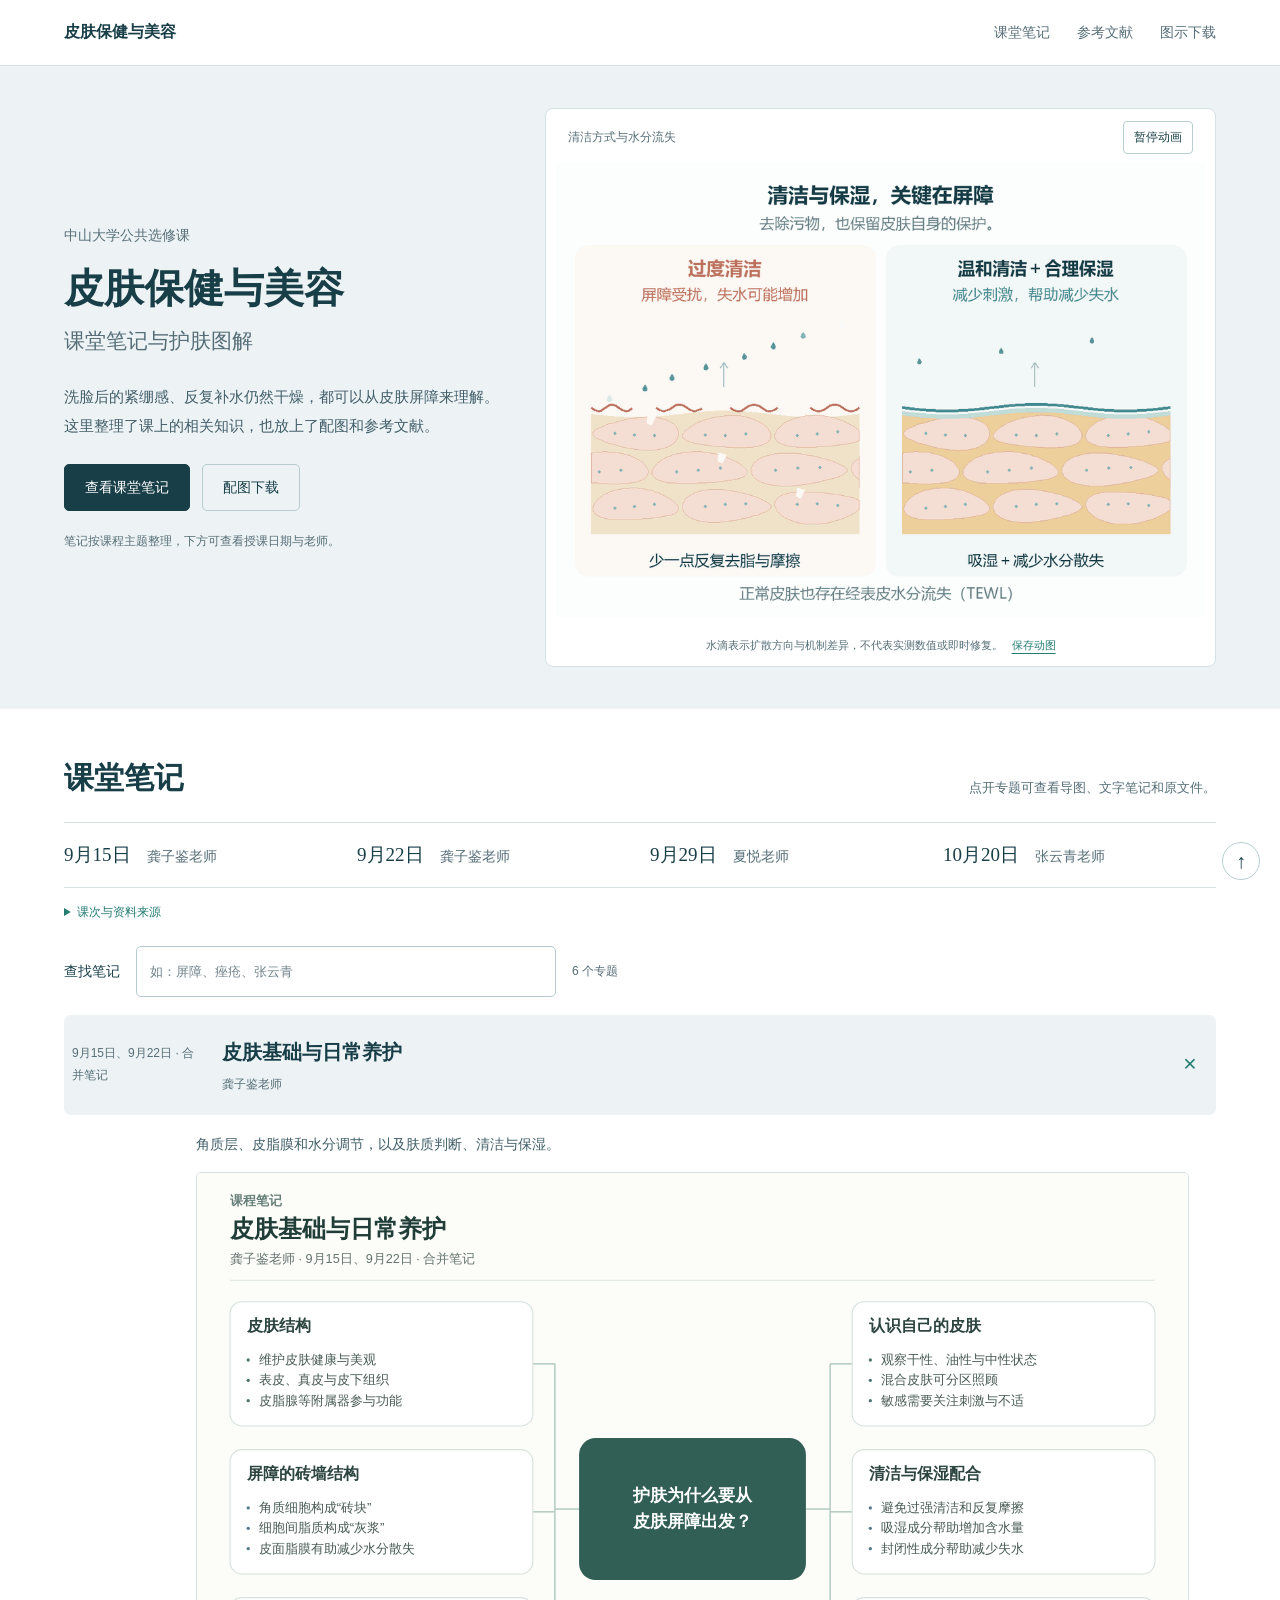
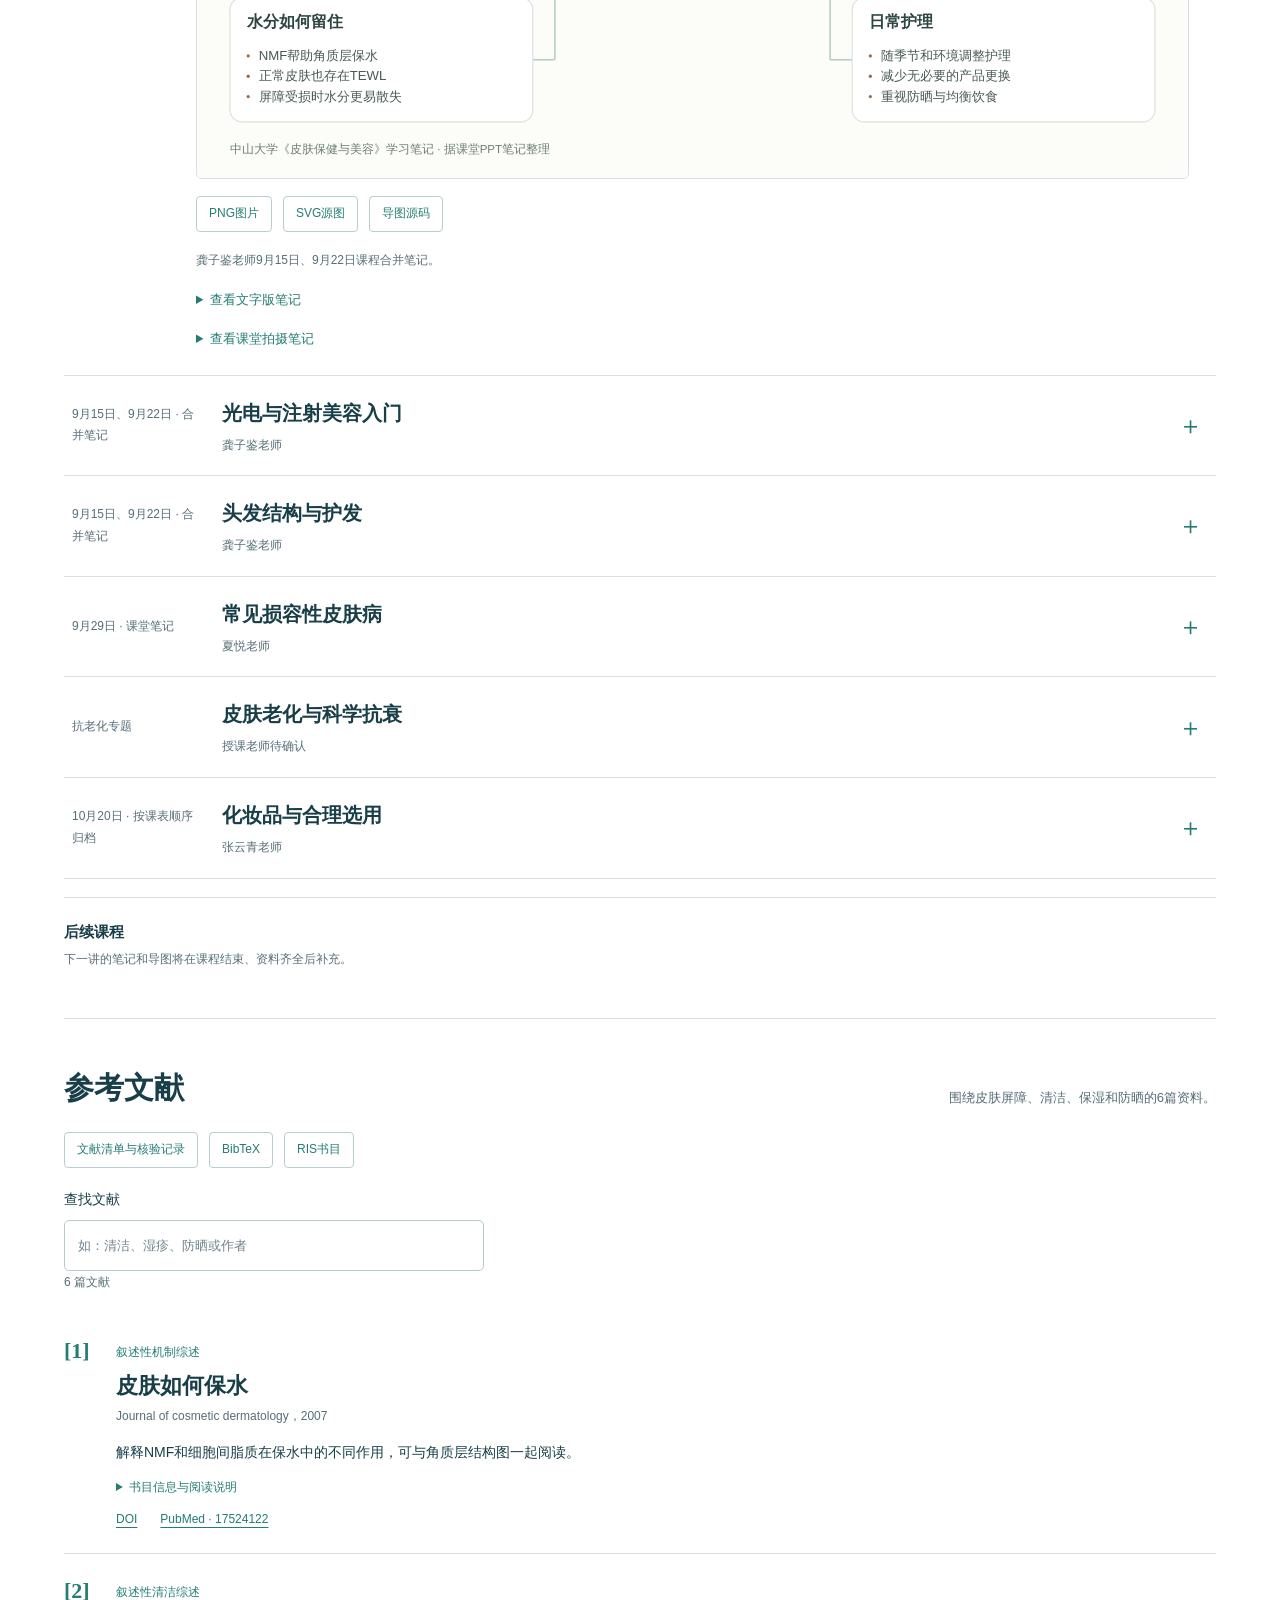
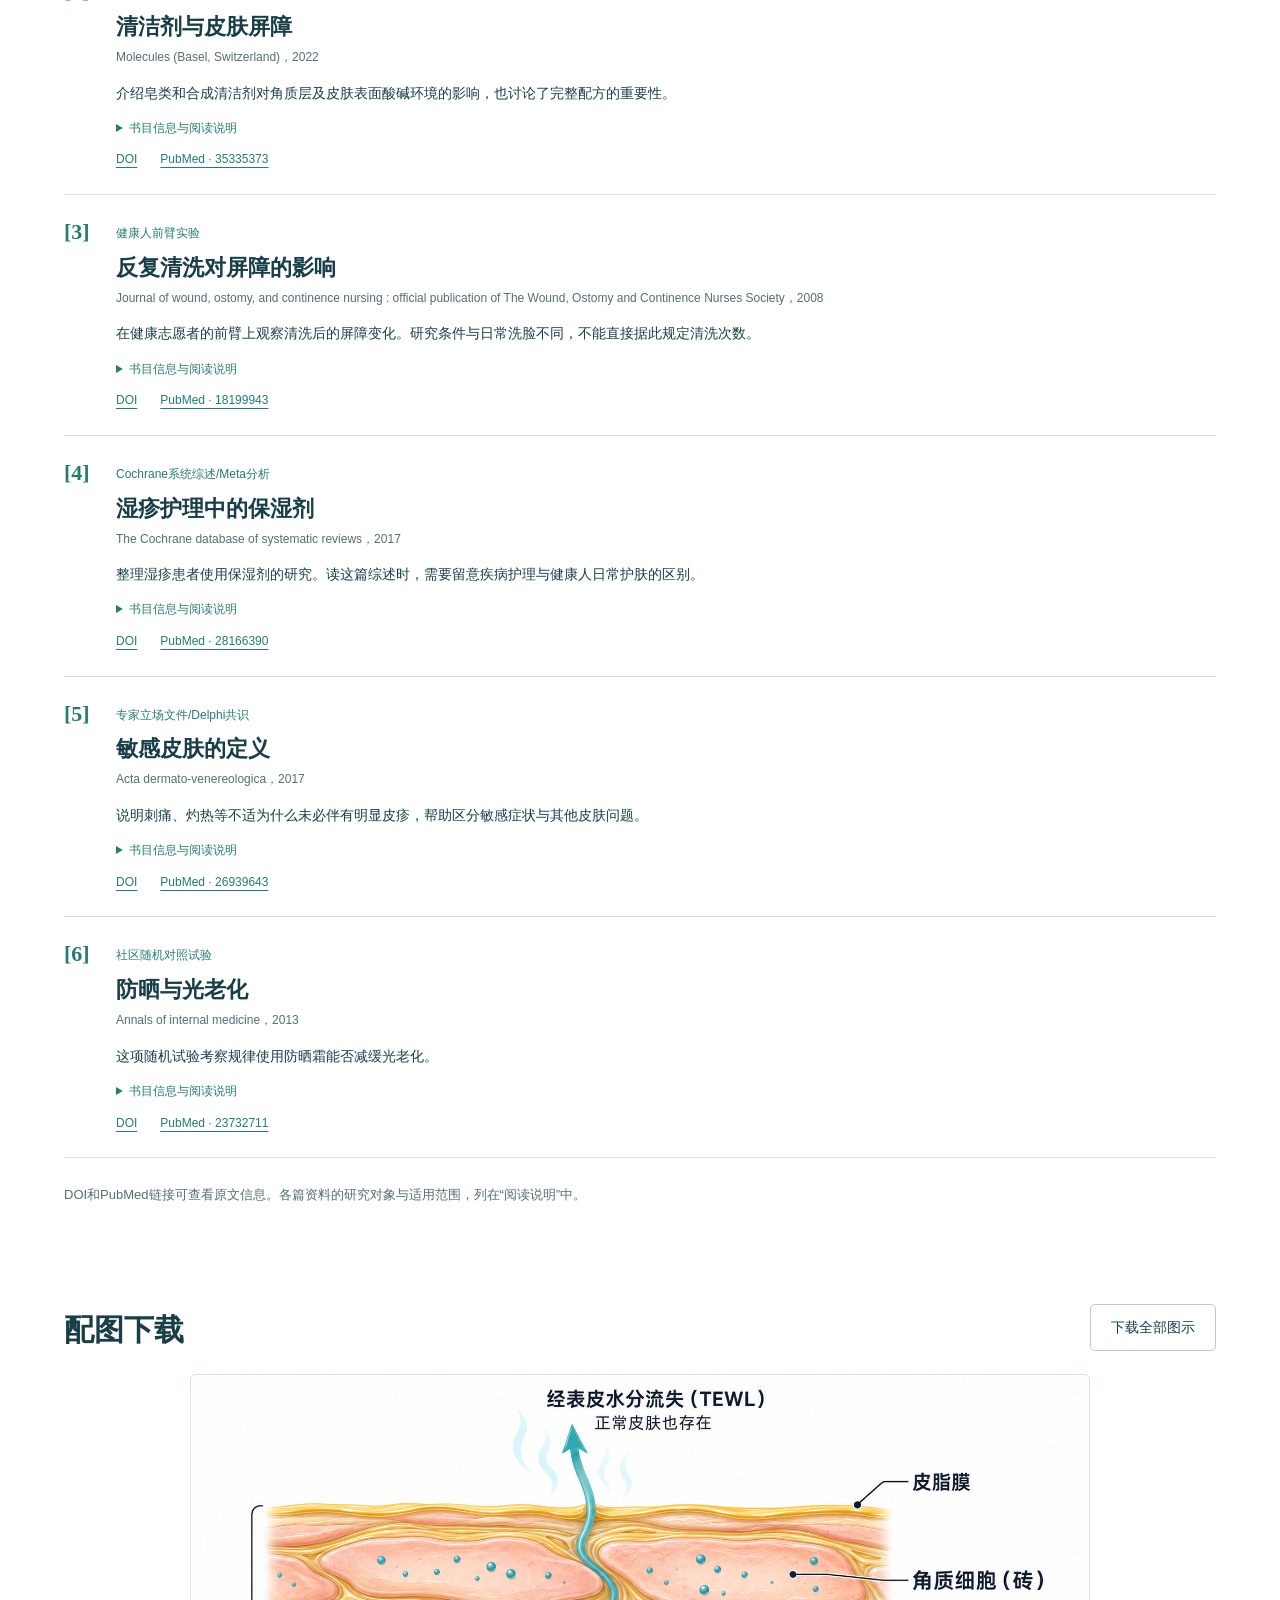
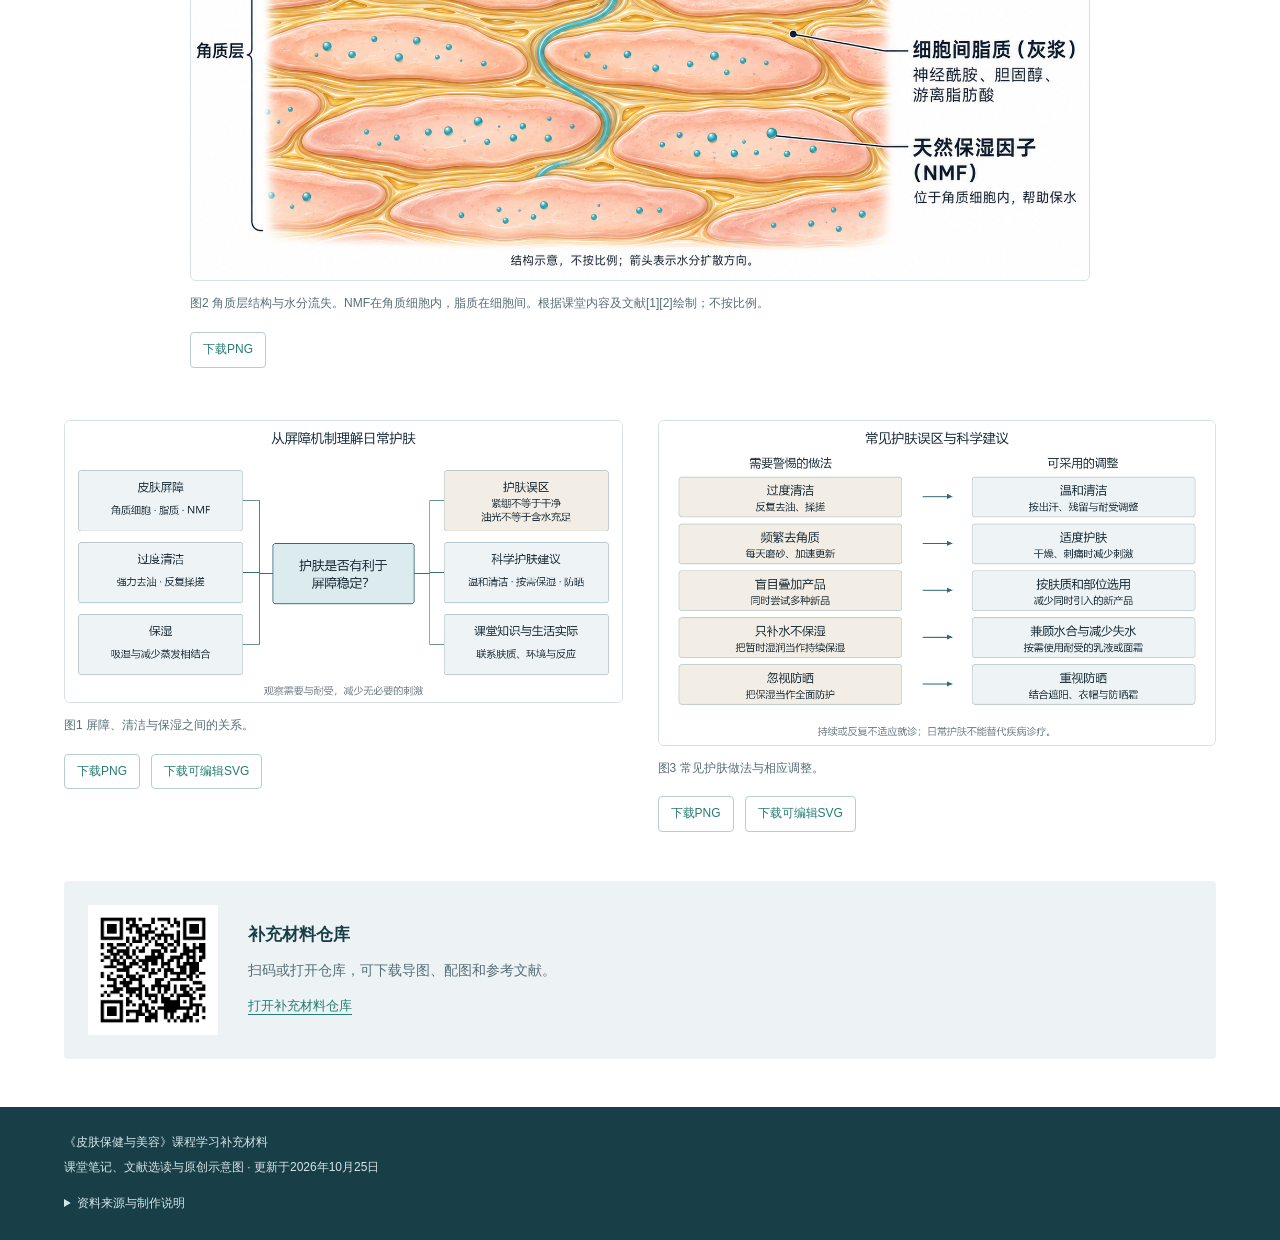
==== commit bcc0aeec: "Use teacher title consistently for all named instructors" ====
--- a/docs/index.html
+++ b/docs/index.html
@@ -6,7 +6,7 @@
 <header class="site-header"><a class="brand" href="#top">皮肤保健与美容<span class="brand-sub">课程笔记</span></a><nav aria-label="主要导航"><a href="#lessons">课堂笔记</a><a href="#references">参考文献</a><a href="#figures">图示下载</a></nav></header>
 <main id="main"><section class="hero" id="top"><div class="hero-copy"><p class="course-label">中山大学公共选修课</p><h1>皮肤保健与美容</h1><p class="hero-subtitle">课堂笔记与护肤图解</p><p class="hero-lead">洗脸后的紧绷感、反复补水仍然干燥，都可以从皮肤屏障来理解。这里整理了课上的相关知识，也放上了配图和参考文献。</p><div class="hero-actions"><a class="button primary" href="#lessons">查看课堂笔记</a><a class="button" href="#figures">配图下载</a></div><p class="hero-foot">笔记按课程主题整理，下方可查看授课日期与老师。</p></div><figure class="hero-figure" id="barrier-animation"><div class="motion-toolbar"><span>清洁方式与水分流失</span><button type="button" id="motion-toggle" aria-controls="hero-motion" hidden>播放动画</button></div><img id="hero-motion" src="assets/skin-barrier-poster.png" data-animation="assets/skin-barrier-comparison.gif" data-poster="assets/skin-barrier-poster.png" width="1200" height="840" alt="动态对照：过度清洁可扰动屏障、增加失水；温和清洁与合理保湿帮助减少失水。正常皮肤也有TEWL。"><figcaption>水滴表示扩散方向与机制差异，不代表实测数值或即时修复。<a href="assets/skin-barrier-comparison.gif" download>保存动图</a></figcaption></figure></section>
 <section class="section lessons-section" id="lessons"><div class="section-heading"><div><h2>课堂笔记</h2></div><p>点开专题可查看导图、文字笔记和原文件。</p></div>
-<div class="course-timeline" aria-label="已核对的课表"><span><time>9月15日</time>龚子鉴老师</span><span><time>9月22日</time>龚子鉴老师</span><span><time>9月29日</time>夏悦</span><span><time>10月20日</time>张云青</span></div>
+<div class="course-timeline" aria-label="已核对的课表"><span><time>9月15日</time>龚子鉴老师</span><span><time>9月22日</time>龚子鉴老师</span><span><time>9月29日</time>夏悦老师</span><span><time>10月20日</time>张云青老师</span></div>
 <details class="course-source"><summary>课次与资料来源</summary><p>9月15日、22日的笔记合并整理，内容未逐日划分。夏悦老师的损容性皮肤病课件有署名和日期；化妆品专题暂按课表与第四次课堂记录归档，未见署名页。抗老化专题的授课老师尚待确认。</p></details>
 <div class="filter-bar"><label for="lesson-search">查找笔记</label><input id="lesson-search" type="search" placeholder="如：屏障、痤疮、张云青" autocomplete="off"><span id="lesson-count" role="status" aria-live="polite"></span></div><div class="lesson-list"><details class="lesson" id="skin-foundations" data-search="皮肤基础与日常养护 角质层、皮脂膜和水分调节，以及肤质判断、清洁与保湿。 龚子鉴 9月15日、9月22日 · 合并笔记 &lt;li&gt;&lt;strong&gt;皮肤结构&lt;/strong&gt;&lt;ul&gt;&lt;li&gt;维护皮肤健康与美观&lt;/li&gt;&lt;li&gt;表皮、真皮与皮下组织&lt;/li&gt;&lt;li&gt;皮脂腺等附属器参与功能&lt;/li&gt;&lt;/ul&gt;&lt;/li&gt;&lt;li&gt;&lt;strong&gt;屏障的砖墙结构&lt;/strong&gt;&lt;ul&gt;&lt;li&gt;角质细胞构成“砖块”&lt;/li&gt;&lt;li&gt;细胞间脂质构成“灰浆”&lt;/li&gt;&lt;li&gt;皮面脂膜有助减少水分散失&lt;/li&gt;&lt;/ul&gt;&lt;/li&gt;&lt;li&gt;&lt;strong&gt;水分如何留住&lt;/strong&gt;&lt;ul&gt;&lt;li&gt;NMF帮助角质层保水&lt;/li&gt;&lt;li&gt;正常皮肤也存在TEWL&lt;/li&gt;&lt;li&gt;屏障受损时水分更易散失&lt;/li&gt;&lt;/ul&gt;&lt;/li&gt;&lt;li&gt;&lt;strong&gt;认识自己的皮肤&lt;/strong&gt;&lt;ul&gt;&lt;li&gt;观察干性、油性与中性状态&lt;/li&gt;&lt;li&gt;混合皮肤可分区照顾&lt;/li&gt;&lt;li&gt;敏感需要关注刺激与不适&lt;/li&gt;&lt;/ul&gt;&lt;/li&gt;&lt;li&gt;&lt;strong&gt;清洁与保湿配合&lt;/strong&gt;&lt;ul&gt;&lt;li&gt;避免过强清洁和反复摩擦&lt;/li&gt;&lt;li&gt;吸湿成分帮助增加含水量&lt;/li&gt;&lt;li&gt;封闭性成分帮助减少失水&lt;/li&gt;&lt;/ul&gt;&lt;/li&gt;&lt;li&gt;&lt;strong&gt;日常护理&lt;/strong&gt;&lt;ul&gt;&lt;li&gt;随季节和环境调整护理&lt;/li&gt;&lt;li&gt;减少无必要的产品更换&lt;/li&gt;&lt;li&gt;重视防晒与均衡饮食&lt;/li&gt;&lt;/ul&gt;&lt;/li&gt;" open>
       <summary><span class="lesson-date">9月15日、9月22日 · 合并笔记</span><span><span class="lesson-title">皮肤基础与日常养护</span><span class="teacher">龚子鉴老师</span></span><span class="toggle" aria-hidden="true">＋</span></summary>
@@ -33,7 +33,7 @@
       <details class="text-map"><summary>查看文字版笔记</summary><ul class="branch-list"><li><strong>头发与外观</strong><ul><li>毛发是外观的重要组成</li><li>发型影响面部修饰效果</li><li>发质与发量需要分别观察</li></ul></li><li><strong>毛干的组织结构</strong><ul><li>主要结构蛋白是角蛋白</li><li>毛小皮位于毛干外层</li><li>毛皮质影响强度和弹性</li></ul></li><li><strong>毛囊的生长周期</strong><ul><li>生长期持续形成毛发</li><li>退行期后进入休止期</li><li>不同毛囊的周期并不同步</li></ul></li><li><strong>影响生长的因素</strong><ul><li>遗传与激素参与调节</li><li>营养状态与毛发生长有关</li><li>理化因素也可影响发质</li></ul></li><li><strong>烫发相关损伤</strong><ul><li>烫发会改变毛干化学结构</li><li>毛小皮损伤可使表面粗糙</li><li>反复损伤可导致分叉折断</li></ul></li><li><strong>物理损伤与养护</strong><ul><li>减少反复高温与粗暴摩擦</li><li>避免头发缠结时用力梳拉</li><li>洗护重点兼顾头皮与毛干</li></ul></li></ul></details>
       
       </div></details><details class="lesson" id="common-dermatoses" data-search="常见损容性皮肤病 痤疮、玫瑰痤疮、脂溢性皮炎与白癜风的课堂要点。 夏悦 9月29日 · 课堂笔记 &lt;li&gt;&lt;strong&gt;认识疾病范围&lt;/strong&gt;&lt;ul&gt;&lt;li&gt;涉及外露部位皮肤与外观&lt;/li&gt;&lt;li&gt;附属器、色素及皮炎问题并存&lt;/li&gt;&lt;li&gt;关注皮损的具体表现&lt;/li&gt;&lt;/ul&gt;&lt;/li&gt;&lt;li&gt;&lt;strong&gt;痤疮为何发生&lt;/strong&gt;&lt;ul&gt;&lt;li&gt;皮脂分泌与毛囊口角化改变&lt;/li&gt;&lt;li&gt;痤疮相关微生物参与过程&lt;/li&gt;&lt;li&gt;炎症贯穿疾病发展&lt;/li&gt;&lt;/ul&gt;&lt;/li&gt;&lt;li&gt;&lt;strong&gt;痤疮的护理与治疗&lt;/strong&gt;&lt;ul&gt;&lt;li&gt;避免过度清洗和挤压皮损&lt;/li&gt;&lt;li&gt;保湿与分区护理同样重要&lt;/li&gt;&lt;li&gt;由医师按严重程度选择治疗&lt;/li&gt;&lt;/ul&gt;&lt;/li&gt;&lt;li&gt;&lt;strong&gt;识别玫瑰痤疮&lt;/strong&gt;&lt;ul&gt;&lt;li&gt;面中部潮红、红斑等表现&lt;/li&gt;&lt;li&gt;神经血管和免疫机制参与&lt;/li&gt;&lt;li&gt;屏障异常与微生态也受关注&lt;/li&gt;&lt;/ul&gt;&lt;/li&gt;&lt;li&gt;&lt;strong&gt;照顾易泛红的皮肤&lt;/strong&gt;&lt;ul&gt;&lt;li&gt;观察日晒、冷热等个人诱因&lt;/li&gt;&lt;li&gt;温和清洁并维护皮肤屏障&lt;/li&gt;&lt;li&gt;防晒与针对性诊疗相配合&lt;/li&gt;&lt;/ul&gt;&lt;/li&gt;&lt;li&gt;&lt;strong&gt;其他常见问题&lt;/strong&gt;&lt;ul&gt;&lt;li&gt;脂溢性皮炎：反复炎症与脱屑&lt;/li&gt;&lt;li&gt;白癜风：色素脱失性问题&lt;/li&gt;&lt;li&gt;疾病治疗不能由护肤品替代&lt;/li&gt;&lt;/ul&gt;&lt;/li&gt;" >
-      <summary><span class="lesson-date">9月29日 · 课堂笔记</span><span><span class="lesson-title">常见损容性皮肤病</span><span class="teacher">夏悦</span></span><span class="toggle" aria-hidden="true">＋</span></summary>
+      <summary><span class="lesson-date">9月29日 · 课堂笔记</span><span><span class="lesson-title">常见损容性皮肤病</span><span class="teacher">夏悦老师</span></span><span class="toggle" aria-hidden="true">＋</span></summary>
       <div class="lesson-body"><p class="lesson-summary">痤疮、玫瑰痤疮、脂溢性皮炎与白癜风的课堂要点。</p>
       <a class="map-link" href="assets/lessons/common-dermatoses.svg" target="_blank" rel="noopener" aria-label="放大查看常见损容性皮肤病思维导图"><img src="assets/lessons/common-dermatoses.svg" alt="常见损容性皮肤病思维导图" loading="lazy"></a>
       <div class="download-row"><a class="download" href="assets/lessons/common-dermatoses.png" download>PNG图片</a><a class="download" href="assets/lessons/common-dermatoses.svg" download>SVG源图</a><a class="download" href="assets/lessons/common-dermatoses.mmd" download>导图源码</a></div>
@@ -49,7 +49,7 @@
       <details class="text-map"><summary>查看文字版笔记</summary><ul class="branch-list"><li><strong>老化的表现</strong><ul><li>皮肤可出现干燥、细纹和松弛</li><li>脂肪分布与面部轮廓有关</li><li>肌肉、韧带和骨骼也在变化</li></ul></li><li><strong>内在与外在因素</strong><ul><li>内在老化是生理过程</li><li>日光与吸烟是重要外在因素</li><li>环境、营养和睡眠也需关注</li></ul></li><li><strong>相关机制</strong><ul><li>氧化应激与DNA损伤</li><li>细胞老化与端粒改变</li><li>糖基化与组织蛋白变化</li></ul></li><li><strong>日常护理</strong><ul><li>防晒有助减轻光老化</li><li>保湿与屏障护理配合</li><li>坚持规律生活与均衡饮食</li></ul></li><li><strong>医学干预方式</strong><ul><li>外用药物与功效性护肤</li><li>注射、换肤及光电声治疗</li><li>由医疗机构评估适应证</li></ul></li><li><strong>疗效证据与风险</strong><ul><li>机制线索不等于人体疗效</li><li>研究前沿不等于成熟方案</li><li>评估效果、风险与维持成本</li></ul></li></ul></details>
       
       </div></details><details class="lesson" id="cosmetics" data-search="化妆品与合理选用 化妆品配方、保湿与防晒，以及使用后可能出现的不良反应。 张云青 10月20日 · 按课表顺序归档 &lt;li&gt;&lt;strong&gt;产品用途&lt;/strong&gt;&lt;ul&gt;&lt;li&gt;化妆品与药品的目的不同&lt;/li&gt;&lt;li&gt;清洁、护肤与彩妆各有用途&lt;/li&gt;&lt;li&gt;产品层级不等于步骤越多越好&lt;/li&gt;&lt;/ul&gt;&lt;/li&gt;&lt;li&gt;&lt;strong&gt;配方组成&lt;/strong&gt;&lt;ul&gt;&lt;li&gt;基质常由油相和水相构成&lt;/li&gt;&lt;li&gt;辅料关系稳定与使用感&lt;/li&gt;&lt;li&gt;功效需要结合配方与评价&lt;/li&gt;&lt;/ul&gt;&lt;/li&gt;&lt;li&gt;&lt;strong&gt;保湿的两条路径&lt;/strong&gt;&lt;ul&gt;&lt;li&gt;吸湿成分帮助吸住水分&lt;/li&gt;&lt;li&gt;封闭性成分帮助减少蒸发&lt;/li&gt;&lt;li&gt;化妆水的保湿能力有限&lt;/li&gt;&lt;/ul&gt;&lt;/li&gt;&lt;li&gt;&lt;strong&gt;功效看机制与证据&lt;/strong&gt;&lt;ul&gt;&lt;li&gt;抗皱涉及保湿与损伤防护&lt;/li&gt;&lt;li&gt;提亮涉及黑素生成和代谢&lt;/li&gt;&lt;li&gt;细胞实验不能替代人体评价&lt;/li&gt;&lt;/ul&gt;&lt;/li&gt;&lt;li&gt;&lt;strong&gt;防晒与肤质匹配&lt;/strong&gt;&lt;ul&gt;&lt;li&gt;防晒剂帮助减少紫外线影响&lt;/li&gt;&lt;li&gt;SPF主要反映UVB防护能力&lt;/li&gt;&lt;li&gt;不同部位可调整产品质地&lt;/li&gt;&lt;/ul&gt;&lt;/li&gt;&lt;li&gt;&lt;strong&gt;使用后的不良反应&lt;/strong&gt;&lt;ul&gt;&lt;li&gt;留意刺激、过敏及光反应&lt;/li&gt;&lt;li&gt;长痘或色素变化也应观察&lt;/li&gt;&lt;li&gt;减少刺激并及时评估持续症状&lt;/li&gt;&lt;/ul&gt;&lt;/li&gt;" >
-      <summary><span class="lesson-date">10月20日 · 按课表顺序归档</span><span><span class="lesson-title">化妆品与合理选用</span><span class="teacher">张云青</span></span><span class="toggle" aria-hidden="true">＋</span></summary>
+      <summary><span class="lesson-date">10月20日 · 按课表顺序归档</span><span><span class="lesson-title">化妆品与合理选用</span><span class="teacher">张云青老师</span></span><span class="toggle" aria-hidden="true">＋</span></summary>
       <div class="lesson-body"><p class="lesson-summary">化妆品配方、保湿与防晒，以及使用后可能出现的不良反应。</p>
       <a class="map-link" href="assets/lessons/cosmetics.svg" target="_blank" rel="noopener" aria-label="放大查看化妆品与合理选用思维导图"><img src="assets/lessons/cosmetics.svg" alt="化妆品与合理选用思维导图" loading="lazy"></a>
       <div class="download-row"><a class="download" href="assets/lessons/cosmetics.png" download>PNG图片</a><a class="download" href="assets/lessons/cosmetics.svg" download>SVG源图</a><a class="download" href="assets/lessons/cosmetics.mmd" download>导图源码</a></div>
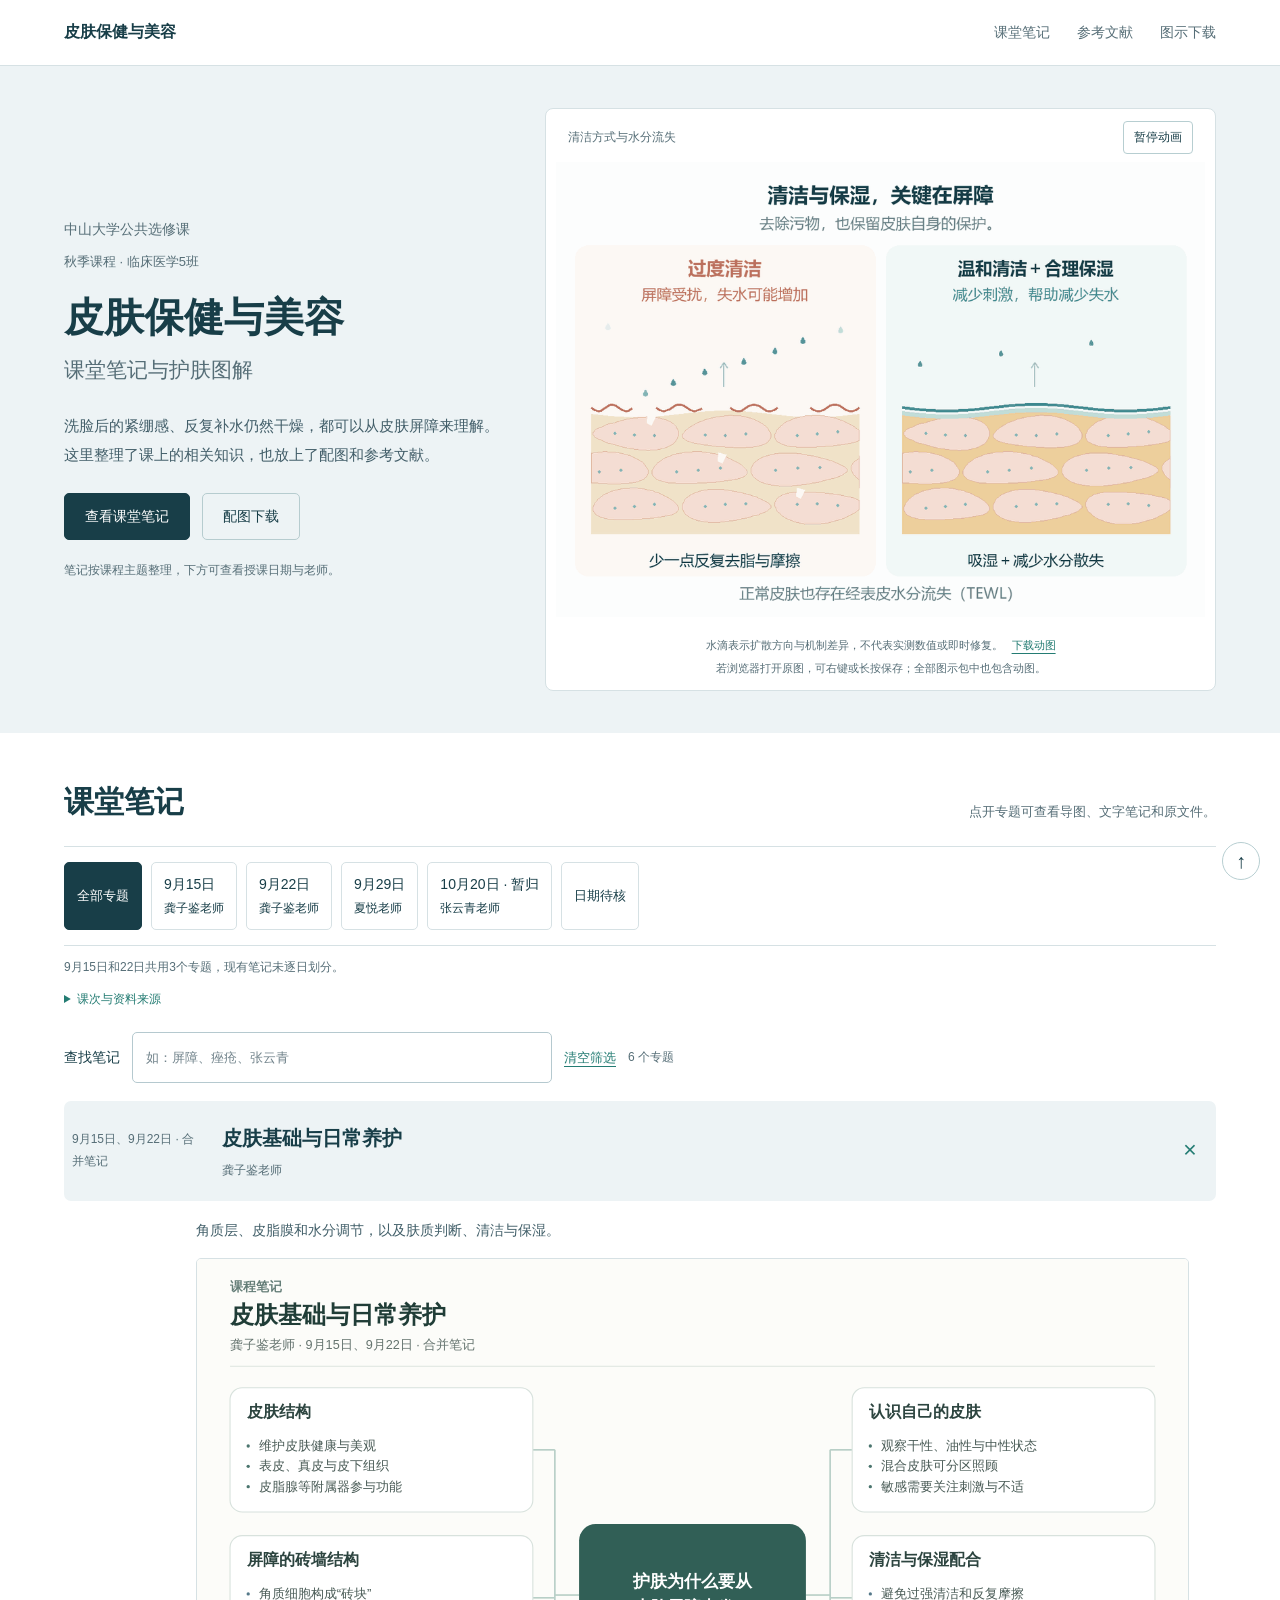
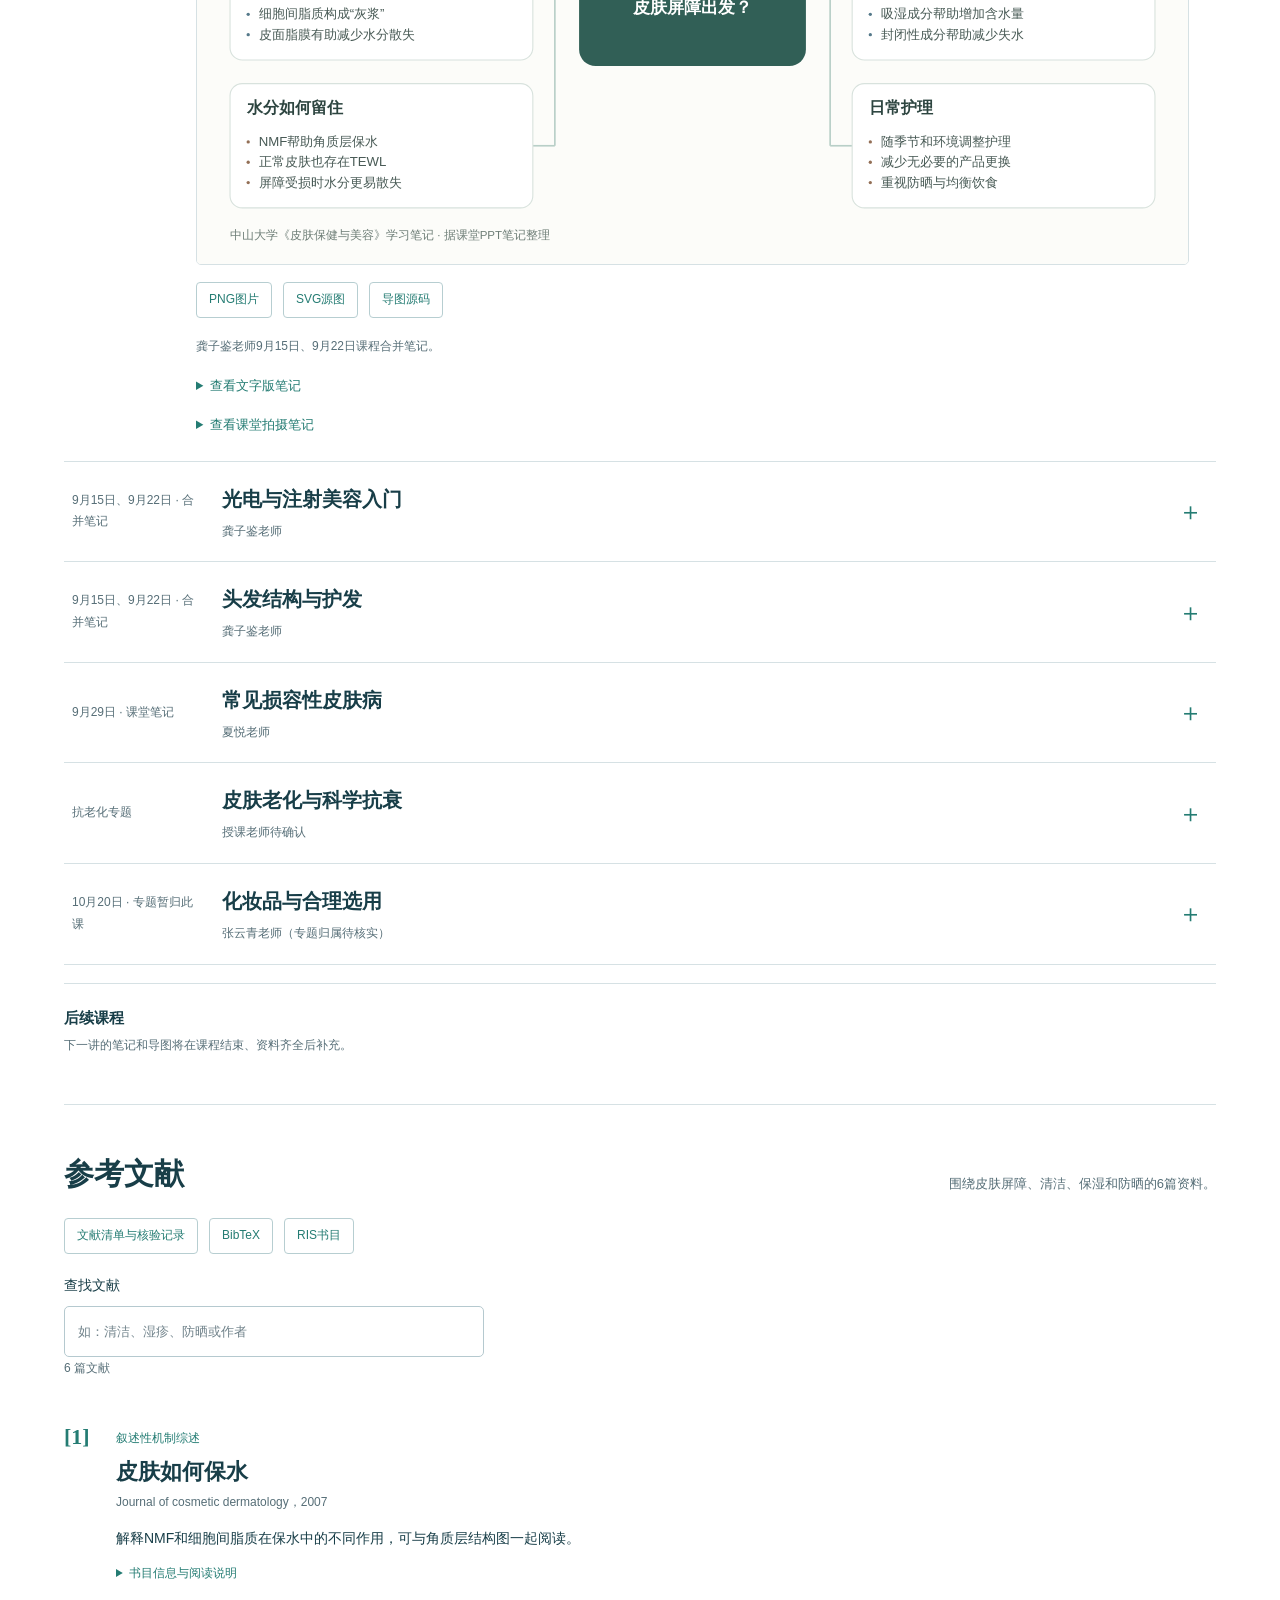
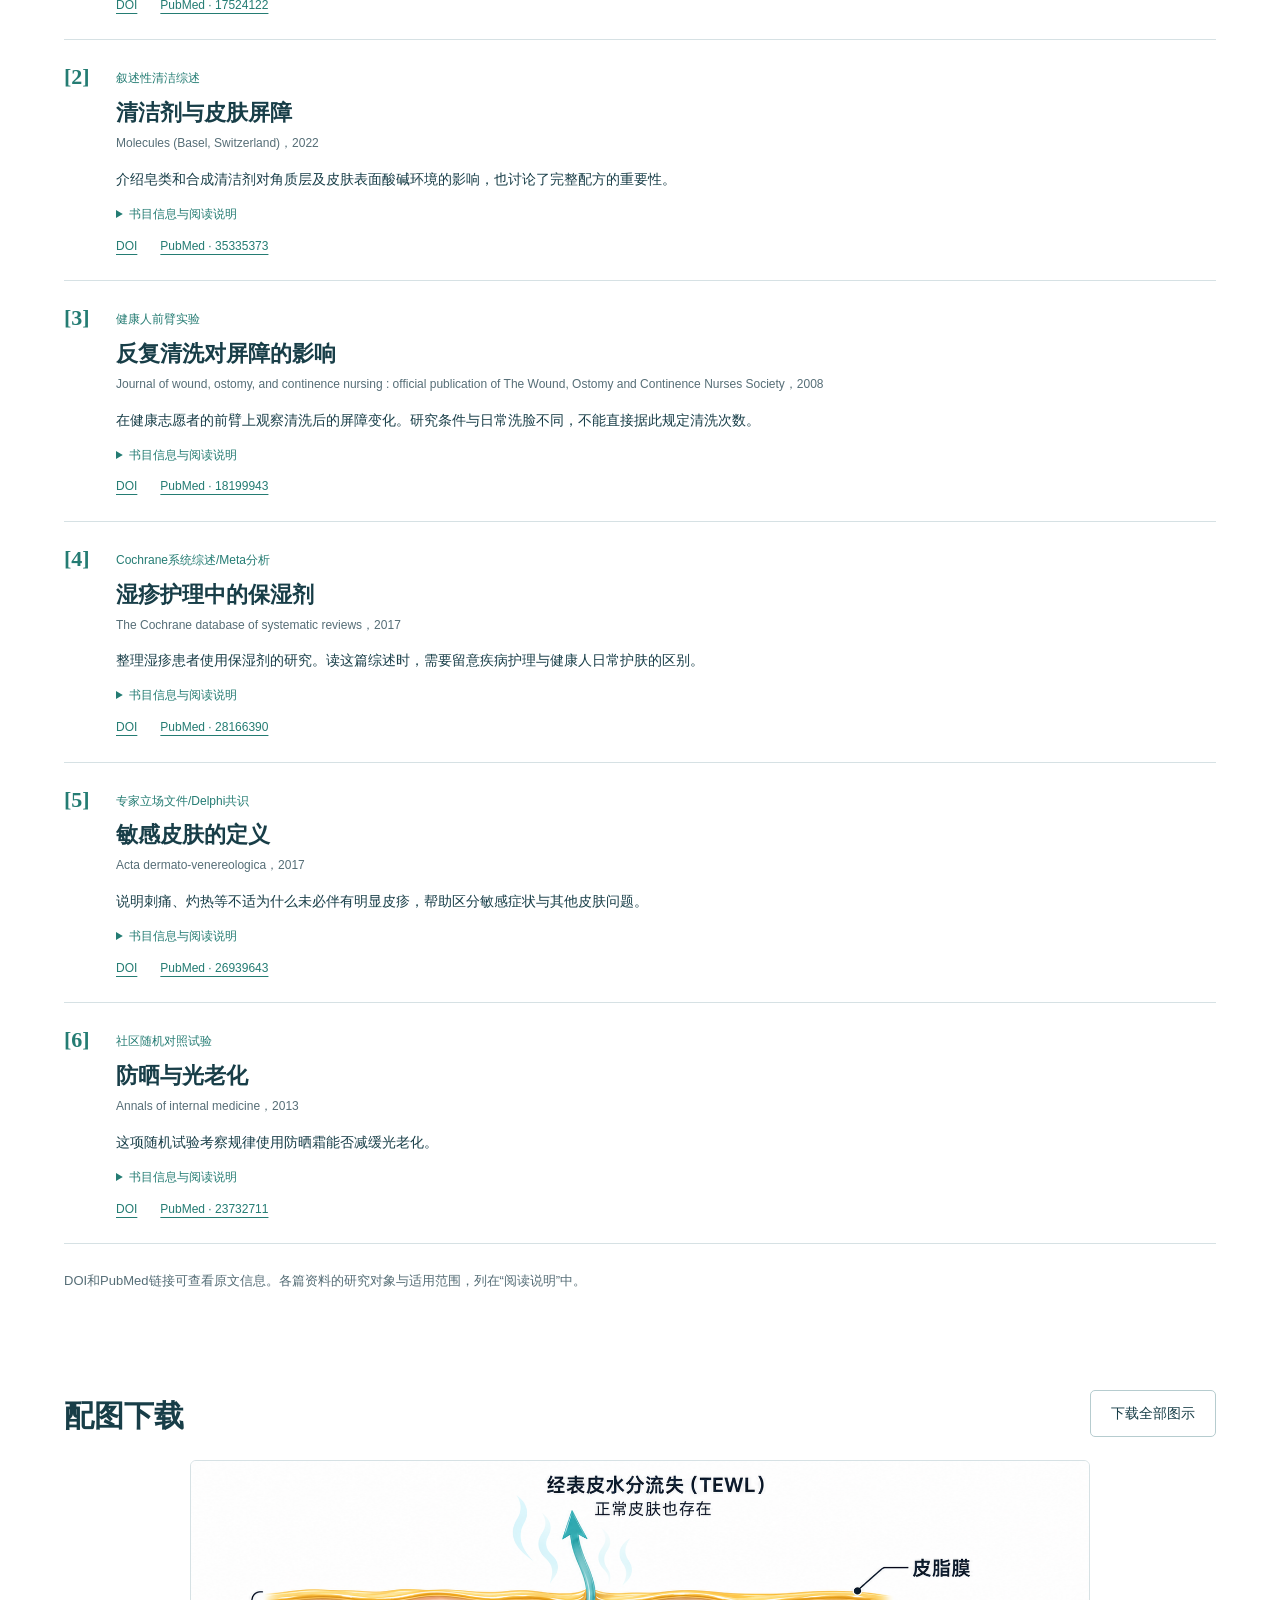
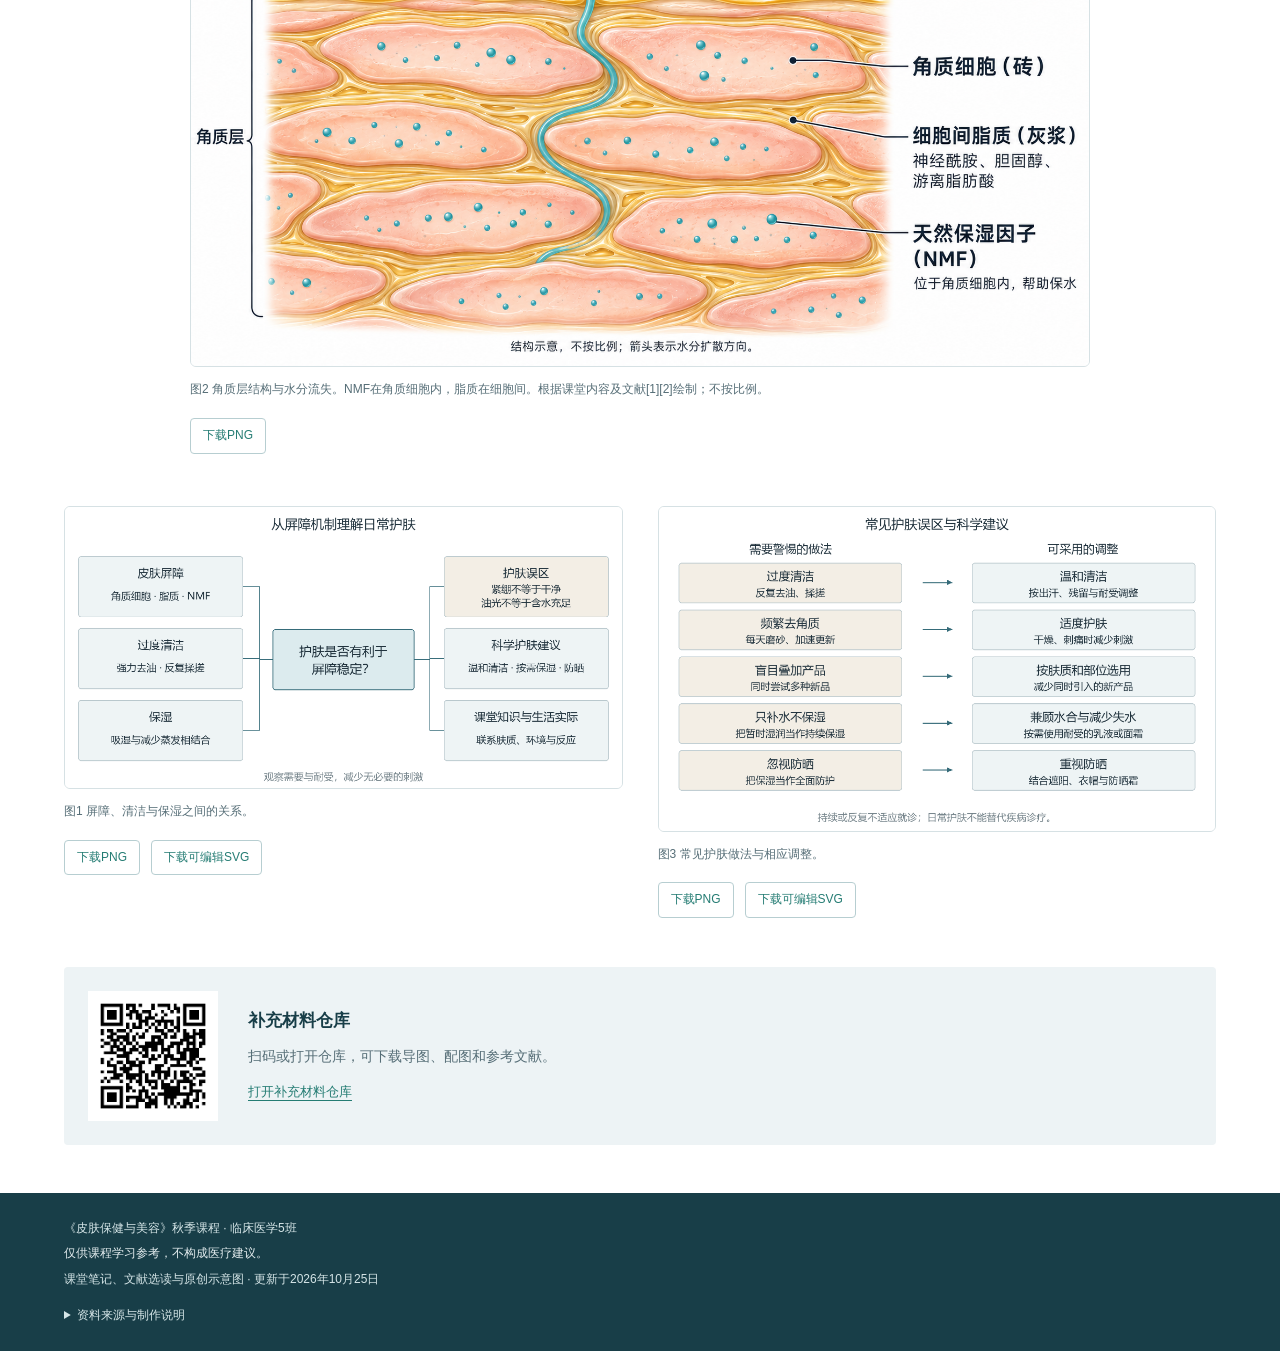
==== commit 4230438e: "Add course date filters, class label and clear source status" ====
--- a/docs/index.html
+++ b/docs/index.html
@@ -4,11 +4,18 @@
 <meta name="theme-color" content="#183e48"><title>皮肤保健与美容 · 课程笔记</title><link rel="icon" href="assets/favicon.svg" type="image/svg+xml"><link rel="stylesheet" href="style.css"></head>
 <body><a class="skip" href="#main">跳到正文</a>
 <header class="site-header"><a class="brand" href="#top">皮肤保健与美容<span class="brand-sub">课程笔记</span></a><nav aria-label="主要导航"><a href="#lessons">课堂笔记</a><a href="#references">参考文献</a><a href="#figures">图示下载</a></nav></header>
-<main id="main"><section class="hero" id="top"><div class="hero-copy"><p class="course-label">中山大学公共选修课</p><h1>皮肤保健与美容</h1><p class="hero-subtitle">课堂笔记与护肤图解</p><p class="hero-lead">洗脸后的紧绷感、反复补水仍然干燥，都可以从皮肤屏障来理解。这里整理了课上的相关知识，也放上了配图和参考文献。</p><div class="hero-actions"><a class="button primary" href="#lessons">查看课堂笔记</a><a class="button" href="#figures">配图下载</a></div><p class="hero-foot">笔记按课程主题整理，下方可查看授课日期与老师。</p></div><figure class="hero-figure" id="barrier-animation"><div class="motion-toolbar"><span>清洁方式与水分流失</span><button type="button" id="motion-toggle" aria-controls="hero-motion" hidden>播放动画</button></div><img id="hero-motion" src="assets/skin-barrier-poster.png" data-animation="assets/skin-barrier-comparison.gif" data-poster="assets/skin-barrier-poster.png" width="1200" height="840" alt="动态对照：过度清洁可扰动屏障、增加失水；温和清洁与合理保湿帮助减少失水。正常皮肤也有TEWL。"><figcaption>水滴表示扩散方向与机制差异，不代表实测数值或即时修复。<a href="assets/skin-barrier-comparison.gif" download>保存动图</a></figcaption></figure></section>
+<main id="main"><section class="hero" id="top"><div class="hero-copy"><p class="course-label">中山大学公共选修课</p><p class="course-info">秋季课程 · 临床医学5班</p><h1>皮肤保健与美容</h1><p class="hero-subtitle">课堂笔记与护肤图解</p><p class="hero-lead">洗脸后的紧绷感、反复补水仍然干燥，都可以从皮肤屏障来理解。这里整理了课上的相关知识，也放上了配图和参考文献。</p><div class="hero-actions"><a class="button primary" href="#lessons">查看课堂笔记</a><a class="button" href="#figures">配图下载</a></div><p class="hero-foot">笔记按课程主题整理，下方可查看授课日期与老师。</p></div><figure class="hero-figure" id="barrier-animation"><div class="motion-toolbar"><span>清洁方式与水分流失</span><button type="button" id="motion-toggle" aria-controls="hero-motion" hidden>播放动画</button></div><img id="hero-motion" src="assets/skin-barrier-poster.png" data-animation="assets/skin-barrier-comparison.gif" data-poster="assets/skin-barrier-poster.png" width="1200" height="840" alt="动态对照：过度清洁可扰动屏障、增加失水；温和清洁与合理保湿帮助减少失水。正常皮肤也有TEWL。"><figcaption>水滴表示扩散方向与机制差异，不代表实测数值或即时修复。<a href="assets/skin-barrier-comparison.gif" download="skin-barrier-comparison.gif">下载动图</a><span class="download-hint">若浏览器打开原图，可右键或长按保存；全部图示包中也包含动图。</span></figcaption></figure></section>
 <section class="section lessons-section" id="lessons"><div class="section-heading"><div><h2>课堂笔记</h2></div><p>点开专题可查看导图、文字笔记和原文件。</p></div>
-<div class="course-timeline" aria-label="已核对的课表"><span><time>9月15日</time>龚子鉴老师</span><span><time>9月22日</time>龚子鉴老师</span><span><time>9月29日</time>夏悦老师</span><span><time>10月20日</time>张云青老师</span></div>
-<details class="course-source"><summary>课次与资料来源</summary><p>9月15日、22日的笔记合并整理，内容未逐日划分。夏悦老师的损容性皮肤病课件有署名和日期；化妆品专题暂按课表与第四次课堂记录归档，未见署名页。抗老化专题的授课老师尚待确认。</p></details>
-<div class="filter-bar"><label for="lesson-search">查找笔记</label><input id="lesson-search" type="search" placeholder="如：屏障、痤疮、张云青" autocomplete="off"><span id="lesson-count" role="status" aria-live="polite"></span></div><div class="lesson-list"><details class="lesson" id="skin-foundations" data-search="皮肤基础与日常养护 角质层、皮脂膜和水分调节，以及肤质判断、清洁与保湿。 龚子鉴 9月15日、9月22日 · 合并笔记 &lt;li&gt;&lt;strong&gt;皮肤结构&lt;/strong&gt;&lt;ul&gt;&lt;li&gt;维护皮肤健康与美观&lt;/li&gt;&lt;li&gt;表皮、真皮与皮下组织&lt;/li&gt;&lt;li&gt;皮脂腺等附属器参与功能&lt;/li&gt;&lt;/ul&gt;&lt;/li&gt;&lt;li&gt;&lt;strong&gt;屏障的砖墙结构&lt;/strong&gt;&lt;ul&gt;&lt;li&gt;角质细胞构成“砖块”&lt;/li&gt;&lt;li&gt;细胞间脂质构成“灰浆”&lt;/li&gt;&lt;li&gt;皮面脂膜有助减少水分散失&lt;/li&gt;&lt;/ul&gt;&lt;/li&gt;&lt;li&gt;&lt;strong&gt;水分如何留住&lt;/strong&gt;&lt;ul&gt;&lt;li&gt;NMF帮助角质层保水&lt;/li&gt;&lt;li&gt;正常皮肤也存在TEWL&lt;/li&gt;&lt;li&gt;屏障受损时水分更易散失&lt;/li&gt;&lt;/ul&gt;&lt;/li&gt;&lt;li&gt;&lt;strong&gt;认识自己的皮肤&lt;/strong&gt;&lt;ul&gt;&lt;li&gt;观察干性、油性与中性状态&lt;/li&gt;&lt;li&gt;混合皮肤可分区照顾&lt;/li&gt;&lt;li&gt;敏感需要关注刺激与不适&lt;/li&gt;&lt;/ul&gt;&lt;/li&gt;&lt;li&gt;&lt;strong&gt;清洁与保湿配合&lt;/strong&gt;&lt;ul&gt;&lt;li&gt;避免过强清洁和反复摩擦&lt;/li&gt;&lt;li&gt;吸湿成分帮助增加含水量&lt;/li&gt;&lt;li&gt;封闭性成分帮助减少失水&lt;/li&gt;&lt;/ul&gt;&lt;/li&gt;&lt;li&gt;&lt;strong&gt;日常护理&lt;/strong&gt;&lt;ul&gt;&lt;li&gt;随季节和环境调整护理&lt;/li&gt;&lt;li&gt;减少无必要的产品更换&lt;/li&gt;&lt;li&gt;重视防晒与均衡饮食&lt;/li&gt;&lt;/ul&gt;&lt;/li&gt;" open>
+<div class="course-timeline" role="group" aria-label="按课次筛选笔记">
+<button type="button" data-date-filter="all" aria-pressed="true">全部专题</button>
+<button type="button" data-date-filter="2026-09-15" aria-pressed="false"><time datetime="2026-09-15">9月15日</time><span>龚子鉴老师</span></button>
+<button type="button" data-date-filter="2026-09-22" aria-pressed="false"><time datetime="2026-09-22">9月22日</time><span>龚子鉴老师</span></button>
+<button type="button" data-date-filter="2026-09-29" aria-pressed="false"><time datetime="2026-09-29">9月29日</time><span>夏悦老师</span></button>
+<button type="button" data-date-filter="2026-10-20" aria-pressed="false"><time datetime="2026-10-20">10月20日 · 暂归</time><span>张云青老师</span></button>
+<button type="button" data-date-filter="unassigned" aria-pressed="false">日期待核</button></div>
+<p class="source-note" id="date-filter-note" role="status" aria-live="polite">9月15日和22日共用3个专题，现有笔记未逐日划分。</p>
+<details class="course-source"><summary>课次与资料来源</summary><p>9月15日、22日的笔记合并整理，内容未逐日划分。夏悦老师的损容性皮肤病课件有署名和日期；课表确认10月20日由张云青老师授课；化妆品专题仅按照片顺序暂与该课对应，未见署名页佐证。抗老化专题的授课老师尚待确认。</p></details>
+<div class="filter-bar"><label for="lesson-search">查找笔记</label><input id="lesson-search" type="search" placeholder="如：屏障、痤疮、张云青" autocomplete="off"><button type="button" class="reset-filter" id="reset-lessons">清空筛选</button><span id="lesson-count" role="status" aria-live="polite"></span></div><div class="lesson-list"><details class="lesson" id="skin-foundations" data-dates="2026-09-15 2026-09-22" data-search="皮肤基础与日常养护 角质层、皮脂膜和水分调节，以及肤质判断、清洁与保湿。 龚子鉴老师 9月15日、9月22日 · 合并笔记 &lt;li&gt;&lt;strong&gt;皮肤结构&lt;/strong&gt;&lt;ul&gt;&lt;li&gt;维护皮肤健康与美观&lt;/li&gt;&lt;li&gt;表皮、真皮与皮下组织&lt;/li&gt;&lt;li&gt;皮脂腺等附属器参与功能&lt;/li&gt;&lt;/ul&gt;&lt;/li&gt;&lt;li&gt;&lt;strong&gt;屏障的砖墙结构&lt;/strong&gt;&lt;ul&gt;&lt;li&gt;角质细胞构成“砖块”&lt;/li&gt;&lt;li&gt;细胞间脂质构成“灰浆”&lt;/li&gt;&lt;li&gt;皮面脂膜有助减少水分散失&lt;/li&gt;&lt;/ul&gt;&lt;/li&gt;&lt;li&gt;&lt;strong&gt;水分如何留住&lt;/strong&gt;&lt;ul&gt;&lt;li&gt;NMF帮助角质层保水&lt;/li&gt;&lt;li&gt;正常皮肤也存在TEWL&lt;/li&gt;&lt;li&gt;屏障受损时水分更易散失&lt;/li&gt;&lt;/ul&gt;&lt;/li&gt;&lt;li&gt;&lt;strong&gt;认识自己的皮肤&lt;/strong&gt;&lt;ul&gt;&lt;li&gt;观察干性、油性与中性状态&lt;/li&gt;&lt;li&gt;混合皮肤可分区照顾&lt;/li&gt;&lt;li&gt;敏感需要关注刺激与不适&lt;/li&gt;&lt;/ul&gt;&lt;/li&gt;&lt;li&gt;&lt;strong&gt;清洁与保湿配合&lt;/strong&gt;&lt;ul&gt;&lt;li&gt;避免过强清洁和反复摩擦&lt;/li&gt;&lt;li&gt;吸湿成分帮助增加含水量&lt;/li&gt;&lt;li&gt;封闭性成分帮助减少失水&lt;/li&gt;&lt;/ul&gt;&lt;/li&gt;&lt;li&gt;&lt;strong&gt;日常护理&lt;/strong&gt;&lt;ul&gt;&lt;li&gt;随季节和环境调整护理&lt;/li&gt;&lt;li&gt;减少无必要的产品更换&lt;/li&gt;&lt;li&gt;重视防晒与均衡饮食&lt;/li&gt;&lt;/ul&gt;&lt;/li&gt;" open>
       <summary><span class="lesson-date">9月15日、9月22日 · 合并笔记</span><span><span class="lesson-title">皮肤基础与日常养护</span><span class="teacher">龚子鉴老师</span></span><span class="toggle" aria-hidden="true">＋</span></summary>
       <div class="lesson-body"><p class="lesson-summary">角质层、皮脂膜和水分调节，以及肤质判断、清洁与保湿。</p>
       <a class="map-link" href="assets/lessons/skin-foundations.svg" target="_blank" rel="noopener" aria-label="放大查看皮肤基础与日常养护思维导图"><img src="assets/lessons/skin-foundations.svg" alt="皮肤基础与日常养护思维导图" loading="lazy"></a>
@@ -16,7 +23,7 @@
       <p class="source-note">龚子鉴老师9月15日、9月22日课程合并笔记。</p>
       <details class="text-map"><summary>查看文字版笔记</summary><ul class="branch-list"><li><strong>皮肤结构</strong><ul><li>维护皮肤健康与美观</li><li>表皮、真皮与皮下组织</li><li>皮脂腺等附属器参与功能</li></ul></li><li><strong>屏障的砖墙结构</strong><ul><li>角质细胞构成“砖块”</li><li>细胞间脂质构成“灰浆”</li><li>皮面脂膜有助减少水分散失</li></ul></li><li><strong>水分如何留住</strong><ul><li>NMF帮助角质层保水</li><li>正常皮肤也存在TEWL</li><li>屏障受损时水分更易散失</li></ul></li><li><strong>认识自己的皮肤</strong><ul><li>观察干性、油性与中性状态</li><li>混合皮肤可分区照顾</li><li>敏感需要关注刺激与不适</li></ul></li><li><strong>清洁与保湿配合</strong><ul><li>避免过强清洁和反复摩擦</li><li>吸湿成分帮助增加含水量</li><li>封闭性成分帮助减少失水</li></ul></li><li><strong>日常护理</strong><ul><li>随季节和环境调整护理</li><li>减少无必要的产品更换</li><li>重视防晒与均衡饮食</li></ul></li></ul></details>
       <details class="text-map classroom-photo"><summary>查看课堂拍摄笔记</summary><figure><img src="assets/classroom-cleansing.jpg" alt="课堂PPT照片：合理选择化妆品，提及皮肤表面环境与皮脂膜" loading="lazy"><figcaption>龚子鉴老师前两次课的合并笔记：清洁产品与皮脂膜。课堂拍摄，保留原貌。产品耐受还受完整配方和使用方式影响，不能只凭弱酸性标签判断。</figcaption></figure></details>
-      </div></details><details class="lesson" id="light-and-injection" data-search="光电与注射美容入门 激光、强脉冲光、肉毒毒素和透明质酸填充的原理与风险。 龚子鉴 9月15日、9月22日 · 合并笔记 &lt;li&gt;&lt;strong&gt;光与组织相互作用&lt;/strong&gt;&lt;ul&gt;&lt;li&gt;光可反射、散射、透过或吸收&lt;/li&gt;&lt;li&gt;黑色素、血红蛋白和水是靶基&lt;/li&gt;&lt;li&gt;不同波长的吸收特征不同&lt;/li&gt;&lt;/ul&gt;&lt;/li&gt;&lt;li&gt;&lt;strong&gt;读懂激光参数&lt;/strong&gt;&lt;ul&gt;&lt;li&gt;波长关联靶组织与作用深度&lt;/li&gt;&lt;li&gt;脉冲宽度影响热作用过程&lt;/li&gt;&lt;li&gt;能量密度关系疗效与风险&lt;/li&gt;&lt;/ul&gt;&lt;/li&gt;&lt;li&gt;&lt;strong&gt;强脉冲光&lt;/strong&gt;&lt;ul&gt;&lt;li&gt;IPL使用宽谱脉冲光&lt;/li&gt;&lt;li&gt;滤光片改变可用光谱范围&lt;/li&gt;&lt;li&gt;选择性光热作用&lt;/li&gt;&lt;/ul&gt;&lt;/li&gt;&lt;li&gt;&lt;strong&gt;肉毒毒素注射&lt;/strong&gt;&lt;ul&gt;&lt;li&gt;作用于神经肌肉信号传递&lt;/li&gt;&lt;li&gt;课堂区分经典与微滴注射&lt;/li&gt;&lt;li&gt;注射层次与目标组织相关&lt;/li&gt;&lt;/ul&gt;&lt;/li&gt;&lt;li&gt;&lt;strong&gt;透明质酸与填充&lt;/strong&gt;&lt;ul&gt;&lt;li&gt;注射填充用于改善组织容积&lt;/li&gt;&lt;li&gt;选型需要考虑位置与层次&lt;/li&gt;&lt;li&gt;血管栓塞是严重并发症&lt;/li&gt;&lt;/ul&gt;&lt;/li&gt;&lt;li&gt;&lt;strong&gt;适应证与风险&lt;/strong&gt;&lt;ul&gt;&lt;li&gt;先明确想改善的具体问题&lt;/li&gt;&lt;li&gt;由正规医疗机构评估适应证&lt;/li&gt;&lt;li&gt;不把展示病例当普遍效果&lt;/li&gt;&lt;/ul&gt;&lt;/li&gt;" >
+      </div></details><details class="lesson" id="light-and-injection" data-dates="2026-09-15 2026-09-22" data-search="光电与注射美容入门 激光、强脉冲光、肉毒毒素和透明质酸填充的原理与风险。 龚子鉴老师 9月15日、9月22日 · 合并笔记 &lt;li&gt;&lt;strong&gt;光与组织相互作用&lt;/strong&gt;&lt;ul&gt;&lt;li&gt;光可反射、散射、透过或吸收&lt;/li&gt;&lt;li&gt;黑色素、血红蛋白和水是靶基&lt;/li&gt;&lt;li&gt;不同波长的吸收特征不同&lt;/li&gt;&lt;/ul&gt;&lt;/li&gt;&lt;li&gt;&lt;strong&gt;读懂激光参数&lt;/strong&gt;&lt;ul&gt;&lt;li&gt;波长关联靶组织与作用深度&lt;/li&gt;&lt;li&gt;脉冲宽度影响热作用过程&lt;/li&gt;&lt;li&gt;能量密度关系疗效与风险&lt;/li&gt;&lt;/ul&gt;&lt;/li&gt;&lt;li&gt;&lt;strong&gt;强脉冲光&lt;/strong&gt;&lt;ul&gt;&lt;li&gt;IPL使用宽谱脉冲光&lt;/li&gt;&lt;li&gt;滤光片改变可用光谱范围&lt;/li&gt;&lt;li&gt;选择性光热作用&lt;/li&gt;&lt;/ul&gt;&lt;/li&gt;&lt;li&gt;&lt;strong&gt;肉毒毒素注射&lt;/strong&gt;&lt;ul&gt;&lt;li&gt;作用于神经肌肉信号传递&lt;/li&gt;&lt;li&gt;课堂区分经典与微滴注射&lt;/li&gt;&lt;li&gt;注射层次与目标组织相关&lt;/li&gt;&lt;/ul&gt;&lt;/li&gt;&lt;li&gt;&lt;strong&gt;透明质酸与填充&lt;/strong&gt;&lt;ul&gt;&lt;li&gt;注射填充用于改善组织容积&lt;/li&gt;&lt;li&gt;选型需要考虑位置与层次&lt;/li&gt;&lt;li&gt;血管栓塞是严重并发症&lt;/li&gt;&lt;/ul&gt;&lt;/li&gt;&lt;li&gt;&lt;strong&gt;适应证与风险&lt;/strong&gt;&lt;ul&gt;&lt;li&gt;先明确想改善的具体问题&lt;/li&gt;&lt;li&gt;由正规医疗机构评估适应证&lt;/li&gt;&lt;li&gt;不把展示病例当普遍效果&lt;/li&gt;&lt;/ul&gt;&lt;/li&gt;" >
       <summary><span class="lesson-date">9月15日、9月22日 · 合并笔记</span><span><span class="lesson-title">光电与注射美容入门</span><span class="teacher">龚子鉴老师</span></span><span class="toggle" aria-hidden="true">＋</span></summary>
       <div class="lesson-body"><p class="lesson-summary">激光、强脉冲光、肉毒毒素和透明质酸填充的原理与风险。</p>
       <a class="map-link" href="assets/lessons/light-and-injection.svg" target="_blank" rel="noopener" aria-label="放大查看光电与注射美容入门思维导图"><img src="assets/lessons/light-and-injection.svg" alt="光电与注射美容入门思维导图" loading="lazy"></a>
@@ -24,7 +31,7 @@
       <p class="source-note">龚子鉴老师前两次课程合并笔记中的光电与注射专题。</p>
       <details class="text-map"><summary>查看文字版笔记</summary><ul class="branch-list"><li><strong>光与组织相互作用</strong><ul><li>光可反射、散射、透过或吸收</li><li>黑色素、血红蛋白和水是靶基</li><li>不同波长的吸收特征不同</li></ul></li><li><strong>读懂激光参数</strong><ul><li>波长关联靶组织与作用深度</li><li>脉冲宽度影响热作用过程</li><li>能量密度关系疗效与风险</li></ul></li><li><strong>强脉冲光</strong><ul><li>IPL使用宽谱脉冲光</li><li>滤光片改变可用光谱范围</li><li>选择性光热作用</li></ul></li><li><strong>肉毒毒素注射</strong><ul><li>作用于神经肌肉信号传递</li><li>课堂区分经典与微滴注射</li><li>注射层次与目标组织相关</li></ul></li><li><strong>透明质酸与填充</strong><ul><li>注射填充用于改善组织容积</li><li>选型需要考虑位置与层次</li><li>血管栓塞是严重并发症</li></ul></li><li><strong>适应证与风险</strong><ul><li>先明确想改善的具体问题</li><li>由正规医疗机构评估适应证</li><li>不把展示病例当普遍效果</li></ul></li></ul></details>
       
-      </div></details><details class="lesson" id="hair-care" data-search="头发结构与护发 毛干和毛囊的结构、生长周期，以及烫发和高温造成的损伤。 龚子鉴 9月15日、9月22日 · 合并笔记 &lt;li&gt;&lt;strong&gt;头发与外观&lt;/strong&gt;&lt;ul&gt;&lt;li&gt;毛发是外观的重要组成&lt;/li&gt;&lt;li&gt;发型影响面部修饰效果&lt;/li&gt;&lt;li&gt;发质与发量需要分别观察&lt;/li&gt;&lt;/ul&gt;&lt;/li&gt;&lt;li&gt;&lt;strong&gt;毛干的组织结构&lt;/strong&gt;&lt;ul&gt;&lt;li&gt;主要结构蛋白是角蛋白&lt;/li&gt;&lt;li&gt;毛小皮位于毛干外层&lt;/li&gt;&lt;li&gt;毛皮质影响强度和弹性&lt;/li&gt;&lt;/ul&gt;&lt;/li&gt;&lt;li&gt;&lt;strong&gt;毛囊的生长周期&lt;/strong&gt;&lt;ul&gt;&lt;li&gt;生长期持续形成毛发&lt;/li&gt;&lt;li&gt;退行期后进入休止期&lt;/li&gt;&lt;li&gt;不同毛囊的周期并不同步&lt;/li&gt;&lt;/ul&gt;&lt;/li&gt;&lt;li&gt;&lt;strong&gt;影响生长的因素&lt;/strong&gt;&lt;ul&gt;&lt;li&gt;遗传与激素参与调节&lt;/li&gt;&lt;li&gt;营养状态与毛发生长有关&lt;/li&gt;&lt;li&gt;理化因素也可影响发质&lt;/li&gt;&lt;/ul&gt;&lt;/li&gt;&lt;li&gt;&lt;strong&gt;烫发相关损伤&lt;/strong&gt;&lt;ul&gt;&lt;li&gt;烫发会改变毛干化学结构&lt;/li&gt;&lt;li&gt;毛小皮损伤可使表面粗糙&lt;/li&gt;&lt;li&gt;反复损伤可导致分叉折断&lt;/li&gt;&lt;/ul&gt;&lt;/li&gt;&lt;li&gt;&lt;strong&gt;物理损伤与养护&lt;/strong&gt;&lt;ul&gt;&lt;li&gt;减少反复高温与粗暴摩擦&lt;/li&gt;&lt;li&gt;避免头发缠结时用力梳拉&lt;/li&gt;&lt;li&gt;洗护重点兼顾头皮与毛干&lt;/li&gt;&lt;/ul&gt;&lt;/li&gt;" >
+      </div></details><details class="lesson" id="hair-care" data-dates="2026-09-15 2026-09-22" data-search="头发结构与护发 毛干和毛囊的结构、生长周期，以及烫发和高温造成的损伤。 龚子鉴老师 9月15日、9月22日 · 合并笔记 &lt;li&gt;&lt;strong&gt;头发与外观&lt;/strong&gt;&lt;ul&gt;&lt;li&gt;毛发是外观的重要组成&lt;/li&gt;&lt;li&gt;发型影响面部修饰效果&lt;/li&gt;&lt;li&gt;发质与发量需要分别观察&lt;/li&gt;&lt;/ul&gt;&lt;/li&gt;&lt;li&gt;&lt;strong&gt;毛干的组织结构&lt;/strong&gt;&lt;ul&gt;&lt;li&gt;主要结构蛋白是角蛋白&lt;/li&gt;&lt;li&gt;毛小皮位于毛干外层&lt;/li&gt;&lt;li&gt;毛皮质影响强度和弹性&lt;/li&gt;&lt;/ul&gt;&lt;/li&gt;&lt;li&gt;&lt;strong&gt;毛囊的生长周期&lt;/strong&gt;&lt;ul&gt;&lt;li&gt;生长期持续形成毛发&lt;/li&gt;&lt;li&gt;退行期后进入休止期&lt;/li&gt;&lt;li&gt;不同毛囊的周期并不同步&lt;/li&gt;&lt;/ul&gt;&lt;/li&gt;&lt;li&gt;&lt;strong&gt;影响生长的因素&lt;/strong&gt;&lt;ul&gt;&lt;li&gt;遗传与激素参与调节&lt;/li&gt;&lt;li&gt;营养状态与毛发生长有关&lt;/li&gt;&lt;li&gt;理化因素也可影响发质&lt;/li&gt;&lt;/ul&gt;&lt;/li&gt;&lt;li&gt;&lt;strong&gt;烫发相关损伤&lt;/strong&gt;&lt;ul&gt;&lt;li&gt;烫发会改变毛干化学结构&lt;/li&gt;&lt;li&gt;毛小皮损伤可使表面粗糙&lt;/li&gt;&lt;li&gt;反复损伤可导致分叉折断&lt;/li&gt;&lt;/ul&gt;&lt;/li&gt;&lt;li&gt;&lt;strong&gt;物理损伤与养护&lt;/strong&gt;&lt;ul&gt;&lt;li&gt;减少反复高温与粗暴摩擦&lt;/li&gt;&lt;li&gt;避免头发缠结时用力梳拉&lt;/li&gt;&lt;li&gt;洗护重点兼顾头皮与毛干&lt;/li&gt;&lt;/ul&gt;&lt;/li&gt;" >
       <summary><span class="lesson-date">9月15日、9月22日 · 合并笔记</span><span><span class="lesson-title">头发结构与护发</span><span class="teacher">龚子鉴老师</span></span><span class="toggle" aria-hidden="true">＋</span></summary>
       <div class="lesson-body"><p class="lesson-summary">毛干和毛囊的结构、生长周期，以及烫发和高温造成的损伤。</p>
       <a class="map-link" href="assets/lessons/hair-care.svg" target="_blank" rel="noopener" aria-label="放大查看头发结构与护发思维导图"><img src="assets/lessons/hair-care.svg" alt="头发结构与护发思维导图" loading="lazy"></a>
@@ -32,7 +39,7 @@
       <p class="source-note">龚子鉴老师前两次课程合并笔记中的毛发专题。</p>
       <details class="text-map"><summary>查看文字版笔记</summary><ul class="branch-list"><li><strong>头发与外观</strong><ul><li>毛发是外观的重要组成</li><li>发型影响面部修饰效果</li><li>发质与发量需要分别观察</li></ul></li><li><strong>毛干的组织结构</strong><ul><li>主要结构蛋白是角蛋白</li><li>毛小皮位于毛干外层</li><li>毛皮质影响强度和弹性</li></ul></li><li><strong>毛囊的生长周期</strong><ul><li>生长期持续形成毛发</li><li>退行期后进入休止期</li><li>不同毛囊的周期并不同步</li></ul></li><li><strong>影响生长的因素</strong><ul><li>遗传与激素参与调节</li><li>营养状态与毛发生长有关</li><li>理化因素也可影响发质</li></ul></li><li><strong>烫发相关损伤</strong><ul><li>烫发会改变毛干化学结构</li><li>毛小皮损伤可使表面粗糙</li><li>反复损伤可导致分叉折断</li></ul></li><li><strong>物理损伤与养护</strong><ul><li>减少反复高温与粗暴摩擦</li><li>避免头发缠结时用力梳拉</li><li>洗护重点兼顾头皮与毛干</li></ul></li></ul></details>
       
-      </div></details><details class="lesson" id="common-dermatoses" data-search="常见损容性皮肤病 痤疮、玫瑰痤疮、脂溢性皮炎与白癜风的课堂要点。 夏悦 9月29日 · 课堂笔记 &lt;li&gt;&lt;strong&gt;认识疾病范围&lt;/strong&gt;&lt;ul&gt;&lt;li&gt;涉及外露部位皮肤与外观&lt;/li&gt;&lt;li&gt;附属器、色素及皮炎问题并存&lt;/li&gt;&lt;li&gt;关注皮损的具体表现&lt;/li&gt;&lt;/ul&gt;&lt;/li&gt;&lt;li&gt;&lt;strong&gt;痤疮为何发生&lt;/strong&gt;&lt;ul&gt;&lt;li&gt;皮脂分泌与毛囊口角化改变&lt;/li&gt;&lt;li&gt;痤疮相关微生物参与过程&lt;/li&gt;&lt;li&gt;炎症贯穿疾病发展&lt;/li&gt;&lt;/ul&gt;&lt;/li&gt;&lt;li&gt;&lt;strong&gt;痤疮的护理与治疗&lt;/strong&gt;&lt;ul&gt;&lt;li&gt;避免过度清洗和挤压皮损&lt;/li&gt;&lt;li&gt;保湿与分区护理同样重要&lt;/li&gt;&lt;li&gt;由医师按严重程度选择治疗&lt;/li&gt;&lt;/ul&gt;&lt;/li&gt;&lt;li&gt;&lt;strong&gt;识别玫瑰痤疮&lt;/strong&gt;&lt;ul&gt;&lt;li&gt;面中部潮红、红斑等表现&lt;/li&gt;&lt;li&gt;神经血管和免疫机制参与&lt;/li&gt;&lt;li&gt;屏障异常与微生态也受关注&lt;/li&gt;&lt;/ul&gt;&lt;/li&gt;&lt;li&gt;&lt;strong&gt;照顾易泛红的皮肤&lt;/strong&gt;&lt;ul&gt;&lt;li&gt;观察日晒、冷热等个人诱因&lt;/li&gt;&lt;li&gt;温和清洁并维护皮肤屏障&lt;/li&gt;&lt;li&gt;防晒与针对性诊疗相配合&lt;/li&gt;&lt;/ul&gt;&lt;/li&gt;&lt;li&gt;&lt;strong&gt;其他常见问题&lt;/strong&gt;&lt;ul&gt;&lt;li&gt;脂溢性皮炎：反复炎症与脱屑&lt;/li&gt;&lt;li&gt;白癜风：色素脱失性问题&lt;/li&gt;&lt;li&gt;疾病治疗不能由护肤品替代&lt;/li&gt;&lt;/ul&gt;&lt;/li&gt;" >
+      </div></details><details class="lesson" id="common-dermatoses" data-dates="2026-09-29" data-search="常见损容性皮肤病 痤疮、玫瑰痤疮、脂溢性皮炎与白癜风的课堂要点。 夏悦老师 9月29日 · 课堂笔记 &lt;li&gt;&lt;strong&gt;认识疾病范围&lt;/strong&gt;&lt;ul&gt;&lt;li&gt;涉及外露部位皮肤与外观&lt;/li&gt;&lt;li&gt;附属器、色素及皮炎问题并存&lt;/li&gt;&lt;li&gt;关注皮损的具体表现&lt;/li&gt;&lt;/ul&gt;&lt;/li&gt;&lt;li&gt;&lt;strong&gt;痤疮为何发生&lt;/strong&gt;&lt;ul&gt;&lt;li&gt;皮脂分泌与毛囊口角化改变&lt;/li&gt;&lt;li&gt;痤疮相关微生物参与过程&lt;/li&gt;&lt;li&gt;炎症贯穿疾病发展&lt;/li&gt;&lt;/ul&gt;&lt;/li&gt;&lt;li&gt;&lt;strong&gt;痤疮的护理与治疗&lt;/strong&gt;&lt;ul&gt;&lt;li&gt;避免过度清洗和挤压皮损&lt;/li&gt;&lt;li&gt;保湿与分区护理同样重要&lt;/li&gt;&lt;li&gt;由医师按严重程度选择治疗&lt;/li&gt;&lt;/ul&gt;&lt;/li&gt;&lt;li&gt;&lt;strong&gt;识别玫瑰痤疮&lt;/strong&gt;&lt;ul&gt;&lt;li&gt;面中部潮红、红斑等表现&lt;/li&gt;&lt;li&gt;神经血管和免疫机制参与&lt;/li&gt;&lt;li&gt;屏障异常与微生态也受关注&lt;/li&gt;&lt;/ul&gt;&lt;/li&gt;&lt;li&gt;&lt;strong&gt;照顾易泛红的皮肤&lt;/strong&gt;&lt;ul&gt;&lt;li&gt;观察日晒、冷热等个人诱因&lt;/li&gt;&lt;li&gt;温和清洁并维护皮肤屏障&lt;/li&gt;&lt;li&gt;防晒与针对性诊疗相配合&lt;/li&gt;&lt;/ul&gt;&lt;/li&gt;&lt;li&gt;&lt;strong&gt;其他常见问题&lt;/strong&gt;&lt;ul&gt;&lt;li&gt;脂溢性皮炎：反复炎症与脱屑&lt;/li&gt;&lt;li&gt;白癜风：色素脱失性问题&lt;/li&gt;&lt;li&gt;疾病治疗不能由护肤品替代&lt;/li&gt;&lt;/ul&gt;&lt;/li&gt;" >
       <summary><span class="lesson-date">9月29日 · 课堂笔记</span><span><span class="lesson-title">常见损容性皮肤病</span><span class="teacher">夏悦老师</span></span><span class="toggle" aria-hidden="true">＋</span></summary>
       <div class="lesson-body"><p class="lesson-summary">痤疮、玫瑰痤疮、脂溢性皮炎与白癜风的课堂要点。</p>
       <a class="map-link" href="assets/lessons/common-dermatoses.svg" target="_blank" rel="noopener" aria-label="放大查看常见损容性皮肤病思维导图"><img src="assets/lessons/common-dermatoses.svg" alt="常见损容性皮肤病思维导图" loading="lazy"></a>
@@ -40,7 +47,7 @@
       <p class="source-note">夏悦老师《常见损容性皮肤病》PPT笔记，9月29日。</p>
       <details class="text-map"><summary>查看文字版笔记</summary><ul class="branch-list"><li><strong>认识疾病范围</strong><ul><li>涉及外露部位皮肤与外观</li><li>附属器、色素及皮炎问题并存</li><li>关注皮损的具体表现</li></ul></li><li><strong>痤疮为何发生</strong><ul><li>皮脂分泌与毛囊口角化改变</li><li>痤疮相关微生物参与过程</li><li>炎症贯穿疾病发展</li></ul></li><li><strong>痤疮的护理与治疗</strong><ul><li>避免过度清洗和挤压皮损</li><li>保湿与分区护理同样重要</li><li>由医师按严重程度选择治疗</li></ul></li><li><strong>识别玫瑰痤疮</strong><ul><li>面中部潮红、红斑等表现</li><li>神经血管和免疫机制参与</li><li>屏障异常与微生态也受关注</li></ul></li><li><strong>照顾易泛红的皮肤</strong><ul><li>观察日晒、冷热等个人诱因</li><li>温和清洁并维护皮肤屏障</li><li>防晒与针对性诊疗相配合</li></ul></li><li><strong>其他常见问题</strong><ul><li>脂溢性皮炎：反复炎症与脱屑</li><li>白癜风：色素脱失性问题</li><li>疾病治疗不能由护肤品替代</li></ul></li></ul></details>
       
-      </div></details><details class="lesson" id="skin-aging" data-search="皮肤老化与科学抗衰 皮肤老化的表现、影响因素，以及防晒、保湿和医学干预。 授课老师待确认 抗老化专题 &lt;li&gt;&lt;strong&gt;老化的表现&lt;/strong&gt;&lt;ul&gt;&lt;li&gt;皮肤可出现干燥、细纹和松弛&lt;/li&gt;&lt;li&gt;脂肪分布与面部轮廓有关&lt;/li&gt;&lt;li&gt;肌肉、韧带和骨骼也在变化&lt;/li&gt;&lt;/ul&gt;&lt;/li&gt;&lt;li&gt;&lt;strong&gt;内在与外在因素&lt;/strong&gt;&lt;ul&gt;&lt;li&gt;内在老化是生理过程&lt;/li&gt;&lt;li&gt;日光与吸烟是重要外在因素&lt;/li&gt;&lt;li&gt;环境、营养和睡眠也需关注&lt;/li&gt;&lt;/ul&gt;&lt;/li&gt;&lt;li&gt;&lt;strong&gt;相关机制&lt;/strong&gt;&lt;ul&gt;&lt;li&gt;氧化应激与DNA损伤&lt;/li&gt;&lt;li&gt;细胞老化与端粒改变&lt;/li&gt;&lt;li&gt;糖基化与组织蛋白变化&lt;/li&gt;&lt;/ul&gt;&lt;/li&gt;&lt;li&gt;&lt;strong&gt;日常护理&lt;/strong&gt;&lt;ul&gt;&lt;li&gt;防晒有助减轻光老化&lt;/li&gt;&lt;li&gt;保湿与屏障护理配合&lt;/li&gt;&lt;li&gt;坚持规律生活与均衡饮食&lt;/li&gt;&lt;/ul&gt;&lt;/li&gt;&lt;li&gt;&lt;strong&gt;医学干预方式&lt;/strong&gt;&lt;ul&gt;&lt;li&gt;外用药物与功效性护肤&lt;/li&gt;&lt;li&gt;注射、换肤及光电声治疗&lt;/li&gt;&lt;li&gt;由医疗机构评估适应证&lt;/li&gt;&lt;/ul&gt;&lt;/li&gt;&lt;li&gt;&lt;strong&gt;疗效证据与风险&lt;/strong&gt;&lt;ul&gt;&lt;li&gt;机制线索不等于人体疗效&lt;/li&gt;&lt;li&gt;研究前沿不等于成熟方案&lt;/li&gt;&lt;li&gt;评估效果、风险与维持成本&lt;/li&gt;&lt;/ul&gt;&lt;/li&gt;" >
+      </div></details><details class="lesson" id="skin-aging" data-dates="unassigned" data-search="皮肤老化与科学抗衰 皮肤老化的表现、影响因素，以及防晒、保湿和医学干预。 授课老师待确认 抗老化专题 &lt;li&gt;&lt;strong&gt;老化的表现&lt;/strong&gt;&lt;ul&gt;&lt;li&gt;皮肤可出现干燥、细纹和松弛&lt;/li&gt;&lt;li&gt;脂肪分布与面部轮廓有关&lt;/li&gt;&lt;li&gt;肌肉、韧带和骨骼也在变化&lt;/li&gt;&lt;/ul&gt;&lt;/li&gt;&lt;li&gt;&lt;strong&gt;内在与外在因素&lt;/strong&gt;&lt;ul&gt;&lt;li&gt;内在老化是生理过程&lt;/li&gt;&lt;li&gt;日光与吸烟是重要外在因素&lt;/li&gt;&lt;li&gt;环境、营养和睡眠也需关注&lt;/li&gt;&lt;/ul&gt;&lt;/li&gt;&lt;li&gt;&lt;strong&gt;相关机制&lt;/strong&gt;&lt;ul&gt;&lt;li&gt;氧化应激与DNA损伤&lt;/li&gt;&lt;li&gt;细胞老化与端粒改变&lt;/li&gt;&lt;li&gt;糖基化与组织蛋白变化&lt;/li&gt;&lt;/ul&gt;&lt;/li&gt;&lt;li&gt;&lt;strong&gt;日常护理&lt;/strong&gt;&lt;ul&gt;&lt;li&gt;防晒有助减轻光老化&lt;/li&gt;&lt;li&gt;保湿与屏障护理配合&lt;/li&gt;&lt;li&gt;坚持规律生活与均衡饮食&lt;/li&gt;&lt;/ul&gt;&lt;/li&gt;&lt;li&gt;&lt;strong&gt;医学干预方式&lt;/strong&gt;&lt;ul&gt;&lt;li&gt;外用药物与功效性护肤&lt;/li&gt;&lt;li&gt;注射、换肤及光电声治疗&lt;/li&gt;&lt;li&gt;由医疗机构评估适应证&lt;/li&gt;&lt;/ul&gt;&lt;/li&gt;&lt;li&gt;&lt;strong&gt;疗效证据与风险&lt;/strong&gt;&lt;ul&gt;&lt;li&gt;机制线索不等于人体疗效&lt;/li&gt;&lt;li&gt;研究前沿不等于成熟方案&lt;/li&gt;&lt;li&gt;评估效果、风险与维持成本&lt;/li&gt;&lt;/ul&gt;&lt;/li&gt;" >
       <summary><span class="lesson-date">抗老化专题</span><span><span class="lesson-title">皮肤老化与科学抗衰</span><span class="teacher">授课老师待确认</span></span><span class="toggle" aria-hidden="true">＋</span></summary>
       <div class="lesson-body"><p class="lesson-summary">皮肤老化的表现、影响因素，以及防晒、保湿和医学干预。</p>
       <a class="map-link" href="assets/lessons/skin-aging.svg" target="_blank" rel="noopener" aria-label="放大查看皮肤老化与科学抗衰思维导图"><img src="assets/lessons/skin-aging.svg" alt="皮肤老化与科学抗衰思维导图" loading="lazy"></a>
@@ -48,8 +55,8 @@
       <p class="source-note">据抗老化专题课堂资料整理，授课老师待确认。</p>
       <details class="text-map"><summary>查看文字版笔记</summary><ul class="branch-list"><li><strong>老化的表现</strong><ul><li>皮肤可出现干燥、细纹和松弛</li><li>脂肪分布与面部轮廓有关</li><li>肌肉、韧带和骨骼也在变化</li></ul></li><li><strong>内在与外在因素</strong><ul><li>内在老化是生理过程</li><li>日光与吸烟是重要外在因素</li><li>环境、营养和睡眠也需关注</li></ul></li><li><strong>相关机制</strong><ul><li>氧化应激与DNA损伤</li><li>细胞老化与端粒改变</li><li>糖基化与组织蛋白变化</li></ul></li><li><strong>日常护理</strong><ul><li>防晒有助减轻光老化</li><li>保湿与屏障护理配合</li><li>坚持规律生活与均衡饮食</li></ul></li><li><strong>医学干预方式</strong><ul><li>外用药物与功效性护肤</li><li>注射、换肤及光电声治疗</li><li>由医疗机构评估适应证</li></ul></li><li><strong>疗效证据与风险</strong><ul><li>机制线索不等于人体疗效</li><li>研究前沿不等于成熟方案</li><li>评估效果、风险与维持成本</li></ul></li></ul></details>
       
-      </div></details><details class="lesson" id="cosmetics" data-search="化妆品与合理选用 化妆品配方、保湿与防晒，以及使用后可能出现的不良反应。 张云青 10月20日 · 按课表顺序归档 &lt;li&gt;&lt;strong&gt;产品用途&lt;/strong&gt;&lt;ul&gt;&lt;li&gt;化妆品与药品的目的不同&lt;/li&gt;&lt;li&gt;清洁、护肤与彩妆各有用途&lt;/li&gt;&lt;li&gt;产品层级不等于步骤越多越好&lt;/li&gt;&lt;/ul&gt;&lt;/li&gt;&lt;li&gt;&lt;strong&gt;配方组成&lt;/strong&gt;&lt;ul&gt;&lt;li&gt;基质常由油相和水相构成&lt;/li&gt;&lt;li&gt;辅料关系稳定与使用感&lt;/li&gt;&lt;li&gt;功效需要结合配方与评价&lt;/li&gt;&lt;/ul&gt;&lt;/li&gt;&lt;li&gt;&lt;strong&gt;保湿的两条路径&lt;/strong&gt;&lt;ul&gt;&lt;li&gt;吸湿成分帮助吸住水分&lt;/li&gt;&lt;li&gt;封闭性成分帮助减少蒸发&lt;/li&gt;&lt;li&gt;化妆水的保湿能力有限&lt;/li&gt;&lt;/ul&gt;&lt;/li&gt;&lt;li&gt;&lt;strong&gt;功效看机制与证据&lt;/strong&gt;&lt;ul&gt;&lt;li&gt;抗皱涉及保湿与损伤防护&lt;/li&gt;&lt;li&gt;提亮涉及黑素生成和代谢&lt;/li&gt;&lt;li&gt;细胞实验不能替代人体评价&lt;/li&gt;&lt;/ul&gt;&lt;/li&gt;&lt;li&gt;&lt;strong&gt;防晒与肤质匹配&lt;/strong&gt;&lt;ul&gt;&lt;li&gt;防晒剂帮助减少紫外线影响&lt;/li&gt;&lt;li&gt;SPF主要反映UVB防护能力&lt;/li&gt;&lt;li&gt;不同部位可调整产品质地&lt;/li&gt;&lt;/ul&gt;&lt;/li&gt;&lt;li&gt;&lt;strong&gt;使用后的不良反应&lt;/strong&gt;&lt;ul&gt;&lt;li&gt;留意刺激、过敏及光反应&lt;/li&gt;&lt;li&gt;长痘或色素变化也应观察&lt;/li&gt;&lt;li&gt;减少刺激并及时评估持续症状&lt;/li&gt;&lt;/ul&gt;&lt;/li&gt;" >
-      <summary><span class="lesson-date">10月20日 · 按课表顺序归档</span><span><span class="lesson-title">化妆品与合理选用</span><span class="teacher">张云青老师</span></span><span class="toggle" aria-hidden="true">＋</span></summary>
+      </div></details><details class="lesson" id="cosmetics" data-dates="2026-10-20" data-search="化妆品与合理选用 化妆品配方、保湿与防晒，以及使用后可能出现的不良反应。 张云青老师（专题归属待核实） 10月20日 · 专题暂归此课 &lt;li&gt;&lt;strong&gt;产品用途&lt;/strong&gt;&lt;ul&gt;&lt;li&gt;化妆品与药品的目的不同&lt;/li&gt;&lt;li&gt;清洁、护肤与彩妆各有用途&lt;/li&gt;&lt;li&gt;产品层级不等于步骤越多越好&lt;/li&gt;&lt;/ul&gt;&lt;/li&gt;&lt;li&gt;&lt;strong&gt;配方组成&lt;/strong&gt;&lt;ul&gt;&lt;li&gt;基质常由油相和水相构成&lt;/li&gt;&lt;li&gt;辅料关系稳定与使用感&lt;/li&gt;&lt;li&gt;功效需要结合配方与评价&lt;/li&gt;&lt;/ul&gt;&lt;/li&gt;&lt;li&gt;&lt;strong&gt;保湿的两条路径&lt;/strong&gt;&lt;ul&gt;&lt;li&gt;吸湿成分帮助吸住水分&lt;/li&gt;&lt;li&gt;封闭性成分帮助减少蒸发&lt;/li&gt;&lt;li&gt;化妆水的保湿能力有限&lt;/li&gt;&lt;/ul&gt;&lt;/li&gt;&lt;li&gt;&lt;strong&gt;功效看机制与证据&lt;/strong&gt;&lt;ul&gt;&lt;li&gt;抗皱涉及保湿与损伤防护&lt;/li&gt;&lt;li&gt;提亮涉及黑素生成和代谢&lt;/li&gt;&lt;li&gt;细胞实验不能替代人体评价&lt;/li&gt;&lt;/ul&gt;&lt;/li&gt;&lt;li&gt;&lt;strong&gt;防晒与肤质匹配&lt;/strong&gt;&lt;ul&gt;&lt;li&gt;防晒剂帮助减少紫外线影响&lt;/li&gt;&lt;li&gt;SPF主要反映UVB防护能力&lt;/li&gt;&lt;li&gt;不同部位可调整产品质地&lt;/li&gt;&lt;/ul&gt;&lt;/li&gt;&lt;li&gt;&lt;strong&gt;使用后的不良反应&lt;/strong&gt;&lt;ul&gt;&lt;li&gt;留意刺激、过敏及光反应&lt;/li&gt;&lt;li&gt;长痘或色素变化也应观察&lt;/li&gt;&lt;li&gt;减少刺激并及时评估持续症状&lt;/li&gt;&lt;/ul&gt;&lt;/li&gt;" >
+      <summary><span class="lesson-date">10月20日 · 专题暂归此课</span><span><span class="lesson-title">化妆品与合理选用</span><span class="teacher">张云青老师（专题归属待核实）</span></span><span class="toggle" aria-hidden="true">＋</span></summary>
       <div class="lesson-body"><p class="lesson-summary">化妆品配方、保湿与防晒，以及使用后可能出现的不良反应。</p>
       <a class="map-link" href="assets/lessons/cosmetics.svg" target="_blank" rel="noopener" aria-label="放大查看化妆品与合理选用思维导图"><img src="assets/lessons/cosmetics.svg" alt="化妆品与合理选用思维导图" loading="lazy"></a>
       <div class="download-row"><a class="download" href="assets/lessons/cosmetics.png" download>PNG图片</a><a class="download" href="assets/lessons/cosmetics.svg" download>SVG源图</a><a class="download" href="assets/lessons/cosmetics.mmd" download>导图源码</a></div>
@@ -60,4 +67,4 @@
 <aside class="pending"><div><h3>后续课程</h3><p>下一讲的笔记和导图将在课程结束、资料齐全后补充。</p></div></aside></section>
 <section class="section references-section" id="references"><div class="section-heading"><div><h2>参考文献</h2></div><p>围绕皮肤屏障、清洁、保湿和防晒的6篇资料。</p></div><div class="download-row reference-downloads"><a class="download" href="downloads/references.md" download>文献清单与核验记录</a><a class="download" href="downloads/references.bib" download>BibTeX</a><a class="download" href="downloads/references.ris" download>RIS书目</a></div><label class="ref-search-label" for="reference-search">查找文献</label><input id="reference-search" type="search" placeholder="如：清洁、湿疹、防晒或作者" autocomplete="off"><p id="ref-count" class="source-note" role="status" aria-live="polite"></p><div class="references"><article class="reference" id="ref-1" data-search="VERDIER-SÉVRAIN S, BONTÉ F. Skin hydration: a review on its molecular mechanisms[J]. Journal of Cosmetic Dermatology, 2007, 6(2): 75-82. DOI: 10.1111/j.1473-2165.2007.00300.x. 角质细胞内NMF与细胞间脂质参与保水；支持屏障结构与图2 皮肤如何保水 解释NMF和细胞间脂质在保水中的不同作用，可与角质层结构图一起阅读。"><div class="ref-no">[1]</div><div><span class="ref-type">叙述性机制综述</span><h3>皮肤如何保水</h3><p class="reference-meta">Journal of cosmetic dermatology，2007</p><p class="ref-annotation">解释NMF和细胞间脂质在保水中的不同作用，可与角质层结构图一起阅读。</p><details class="ref-details"><summary>书目信息与阅读说明</summary><p class="bibliography">VERDIER-SÉVRAIN S, BONTÉ F. Skin hydration: a review on its molecular mechanisms[J]. Journal of Cosmetic Dermatology, 2007, 6(2): 75-82. DOI: 10.1111/j.1473-2165.2007.00300.x.</p><p class="source-note">经典机制资料，不用来证明某个商品有效。</p></details><div class="ref-links"><a href="https://doi.org/10.1111/j.1473-2165.2007.00300.x" target="_blank" rel="noopener">DOI</a><a href="https://pubmed.ncbi.nlm.nih.gov/17524122/" target="_blank" rel="noopener">PubMed · 17524122</a></div></div></article><article class="reference" id="ref-2" data-search="MIJALJICA D, SPADA F, HARRISON I P. Skin Cleansing without or with Compromise: Soaps and Syndets[J]. Molecules, 2022, 27(6): 2010. DOI: 10.3390/molecules27062010. 清洁剂对角质层蛋白、脂质、NMF及pH的潜在影响；完整配方的重要性 清洁剂与皮肤屏障 介绍皂类和合成清洁剂对角质层及皮肤表面酸碱环境的影响，也讨论了完整配方的重要性。"><div class="ref-no">[2]</div><div><span class="ref-type">叙述性清洁综述</span><h3>清洁剂与皮肤屏障</h3><p class="reference-meta">Molecules (Basel, Switzerland)，2022</p><p class="ref-annotation">介绍皂类和合成清洁剂对角质层及皮肤表面酸碱环境的影响，也讨论了完整配方的重要性。</p><details class="ref-details"><summary>书目信息与阅读说明</summary><p class="bibliography">MIJALJICA D, SPADA F, HARRISON I P. Skin Cleansing without or with Compromise: Soaps and Syndets[J]. Molecules, 2022, 27(6): 2010. DOI: 10.3390/molecules27062010.</p><p class="source-note">作者来自护肤品企业；用于解释机制，不作品牌推荐或成品优劣证明。</p></details><div class="ref-links"><a href="https://doi.org/10.3390/molecules27062010" target="_blank" rel="noopener">DOI</a><a href="https://pubmed.ncbi.nlm.nih.gov/35335373/" target="_blank" rel="noopener">PubMed · 35335373</a></div></div></article><article class="reference" id="ref-3" data-search="VOEGELI D. The effect of washing and drying practices on skin barrier function[J]. Journal of Wound, Ostomy and Continence Nursing, 2008, 35(1): 84-90. DOI: 10.1097/01.WON.0000308623.68582.d7. 重复清洗后TEWL的变化，支持避免无必要的反复清洗 反复清洗对屏障的影响 在健康志愿者的前臂上观察清洗后的屏障变化。研究条件与日常洗脸不同，不能直接据此规定清洗次数。"><div class="ref-no">[3]</div><div><span class="ref-type">健康人前臂实验</span><h3>反复清洗对屏障的影响</h3><p class="reference-meta">Journal of wound, ostomy, and continence nursing : official publication of The Wound, Ostomy and Continence Nurses Society，2008</p><p class="ref-annotation">在健康志愿者的前臂上观察清洗后的屏障变化。研究条件与日常洗脸不同，不能直接据此规定清洗次数。</p><details class="ref-details"><summary>书目信息与阅读说明</summary><p class="bibliography">VOEGELI D. The effect of washing and drying practices on skin barrier function[J]. Journal of Wound, Ostomy and Continence Nursing, 2008, 35(1): 84-90. DOI: 10.1097/01.WON.0000308623.68582.d7.</p><p class="source-note">小样本、前臂部位，残余水分会影响TEWL读数；不能推出人人适用的面部清洗次数。</p></details><div class="ref-links"><a href="https://doi.org/10.1097/01.WON.0000308623.68582.d7" target="_blank" rel="noopener">DOI</a><a href="https://pubmed.ncbi.nlm.nih.gov/18199943/" target="_blank" rel="noopener">PubMed · 18199943</a></div></div></article><article class="reference" id="ref-4" data-search="VAN ZUUREN E J, FEDOROWICZ Z, CHRISTENSEN R, et al. Emollients and moisturisers for eczema[J]. Cochrane Database of Systematic Reviews, 2017, 2(2): CD012119. DOI: 10.1002/14651858.CD012119.pub2. 保湿剂对湿疹护理的作用；不同保湿剂间缺乏可靠的普遍优劣证据 湿疹护理中的保湿剂 整理湿疹患者使用保湿剂的研究。读这篇综述时，需要留意疾病护理与健康人日常护肤的区别。"><div class="ref-no">[4]</div><div><span class="ref-type">Cochrane系统综述/Meta分析</span><h3>湿疹护理中的保湿剂</h3><p class="reference-meta">The Cochrane database of systematic reviews，2017</p><p class="ref-annotation">整理湿疹患者使用保湿剂的研究。读这篇综述时，需要留意疾病护理与健康人日常护肤的区别。</p><details class="ref-details"><summary>书目信息与阅读说明</summary><p class="bibliography">VAN ZUUREN E J, FEDOROWICZ Z, CHRISTENSEN R, et al. Emollients and moisturisers for eczema[J]. Cochrane Database of Systematic Reviews, 2017, 2(2): CD012119. DOI: 10.1002/14651858.CD012119.pub2.</p><p class="source-note">研究对象为湿疹患者，部分研究偏倚风险高或不明；不能无条件外推到健康人。</p></details><div class="ref-links"><a href="https://doi.org/10.1002/14651858.CD012119.pub2" target="_blank" rel="noopener">DOI</a><a href="https://pubmed.ncbi.nlm.nih.gov/28166390/" target="_blank" rel="noopener">PubMed · 28166390</a></div></div></article><article class="reference" id="ref-5" data-search="MISERY L, STÄNDER S, SZEPIETOWSKI J C, et al. Definition of Sensitive Skin: An Expert Position Paper from the Special Interest Group on Sensitive Skin of the International Forum for the Study of Itch[J]. Acta Dermato-Venereologica, 2017, 97(1): 4-6. DOI: 10.2340/00015555-2397. 敏感皮肤的不适感可能与外观不一致；不能只凭肤感诊断 敏感皮肤的定义 说明刺痛、灼热等不适为什么未必伴有明显皮疹，帮助区分敏感症状与其他皮肤问题。"><div class="ref-no">[5]</div><div><span class="ref-type">专家立场文件/Delphi共识</span><h3>敏感皮肤的定义</h3><p class="reference-meta">Acta dermato-venereologica，2017</p><p class="ref-annotation">说明刺痛、灼热等不适为什么未必伴有明显皮疹，帮助区分敏感症状与其他皮肤问题。</p><details class="ref-details"><summary>书目信息与阅读说明</summary><p class="bibliography">MISERY L, STÄNDER S, SZEPIETOWSKI J C, et al. Definition of Sensitive Skin: An Expert Position Paper from the Special Interest Group on Sensitive Skin of the International Forum for the Study of Itch[J]. Acta Dermato-Venereologica, 2017, 97(1): 4-6. DOI: 10.2340/00015555-2397.</p><p class="source-note">定义性专家意见，不是疗效试验；症状需与可解释的皮肤病区别。</p></details><div class="ref-links"><a href="https://doi.org/10.2340/00015555-2397" target="_blank" rel="noopener">DOI</a><a href="https://pubmed.ncbi.nlm.nih.gov/26939643/" target="_blank" rel="noopener">PubMed · 26939643</a></div></div></article><article class="reference" id="ref-6" data-search="HUGHES M C, WILLIAMS G M, BAKER P, et al. Sunscreen and prevention of skin aging: a randomized trial[J]. Annals of Internal Medicine, 2013, 158(11): 781-790. DOI: 10.7326/0003-4819-158-11-201306040-00002. 规律使用防晒霜有助于减缓光老化 防晒与光老化 这项随机试验考察规律使用防晒霜能否减缓光老化。"><div class="ref-no">[6]</div><div><span class="ref-type">社区随机对照试验</span><h3>防晒与光老化</h3><p class="reference-meta">Annals of internal medicine，2013</p><p class="ref-annotation">这项随机试验考察规律使用防晒霜能否减缓光老化。</p><details class="ref-details"><summary>书目信息与阅读说明</summary><p class="bibliography">HUGHES M C, WILLIAMS G M, BAKER P, et al. Sunscreen and prevention of skin aging: a randomized trial[J]. Annals of Internal Medicine, 2013, 158(11): 781-790. DOI: 10.7326/0003-4819-158-11-201306040-00002.</p><p class="source-note">澳大利亚社区成人研究；不代表所有年龄、肤色或产品的效果相同，也不等于逆转衰老。</p></details><div class="ref-links"><a href="https://doi.org/10.7326/0003-4819-158-11-201306040-00002" target="_blank" rel="noopener">DOI</a><a href="https://pubmed.ncbi.nlm.nih.gov/23732711/" target="_blank" rel="noopener">PubMed · 23732711</a></div></div></article></div><p id="no-references" hidden>没有匹配的文献，试试其他关键词。</p><p class="archive-note">DOI和PubMed链接可查看原文信息。各篇资料的研究对象与适用范围，列在“阅读说明”中。</p></section>
 <section class="section" id="figures"><div class="section-heading"><div><h2>配图下载</h2></div><a class="button" href="downloads/figures-and-mindmaps.zip" download>下载全部图示</a></div><div class="figure-grid"><div class="figure-download"><figure><a href="assets/figures/figure1_mindmap.png" target="_blank" rel="noopener"><img src="assets/figures/figure1_mindmap.png" alt="图1 屏障、清洁与保湿之间的关系。" loading="lazy"></a><figcaption>图1 屏障、清洁与保湿之间的关系。</figcaption></figure><div class="download-row"><a class="download" href="assets/figures/figure1_mindmap.png" download>下载PNG</a><a class="download" href="assets/figures/figure1_mindmap.svg" download>下载可编辑SVG</a></div></div><div class="figure-download"><figure><a href="assets/figures/figure2_skin_barrier.png" target="_blank" rel="noopener"><img src="assets/figures/figure2_skin_barrier.png" alt="图2 角质层结构与水分流失。NMF在角质细胞内，脂质在细胞间。根据课堂内容及文献[1][2]绘制；不按比例。" loading="lazy"></a><figcaption>图2 角质层结构与水分流失。NMF在角质细胞内，脂质在细胞间。根据课堂内容及文献[1][2]绘制；不按比例。</figcaption></figure><div class="download-row"><a class="download" href="assets/figures/figure2_skin_barrier.png" download>下载PNG</a></div></div><div class="figure-download"><figure><a href="assets/figures/figure3_skincare_advice.png" target="_blank" rel="noopener"><img src="assets/figures/figure3_skincare_advice.png" alt="图3 常见护肤做法与相应调整。" loading="lazy"></a><figcaption>图3 常见护肤做法与相应调整。</figcaption></figure><div class="download-row"><a class="download" href="assets/figures/figure3_skincare_advice.png" download>下载PNG</a><a class="download" href="assets/figures/figure3_skincare_advice.svg" download>下载可编辑SVG</a></div></div></div><div class="repository-note"><img src="assets/qr_github.png" width="130" height="130" alt="指向GitHub补充材料仓库首页的二维码"><div><h3>补充材料仓库</h3><p>扫码或打开仓库，可下载导图、配图和参考文献。</p><a href="https://github.com/hanson2017ear/skin-barrier-skincare-course" target="_blank" rel="noopener">打开补充材料仓库</a></div></div></section></main>
-<footer><p>《皮肤保健与美容》课程学习补充材料</p><p>课堂笔记、文献选读与原创示意图 · 更新于2026年10月25日</p><details><summary>资料来源与制作说明</summary><p>笔记依据课表和课堂PPT照片整理，授课信息未确认的地方已注明。Codex协助资料整理、文字编辑与网页制作；图2使用AI辅助绘制，首页动画由程序绘制。图示用于理解机制，均不表示实验测量结果。</p></details></footer><a class="back-top" href="#top" aria-label="回到顶部">↑</a><script src="app.js" defer></script></body></html>
+<footer><p>《皮肤保健与美容》秋季课程 · 临床医学5班</p><p class="learning-notice">仅供课程学习参考，不构成医疗建议。</p><p>课堂笔记、文献选读与原创示意图 · 更新于2026年10月25日</p><details><summary>资料来源与制作说明</summary><p>笔记依据课表和课堂PPT照片整理，授课信息未确认的地方已注明。Codex协助资料整理、文字编辑与网页制作；图2使用AI辅助绘制，首页动画由程序绘制。图示用于理解机制，均不表示实验测量结果。</p></details></footer><a class="back-top" href="#top" aria-label="回到顶部">↑</a><script src="app.js" defer></script></body></html>
--- a/docs/style.css
+++ b/docs/style.css
@@ -13,3 +13,20 @@
 .hero{min-height:0;padding-top:42px;padding-bottom:42px;grid-template-columns:.8fr 1.2fr;gap:34px}.course-label{margin-bottom:14px}.hero h1{font:600 clamp(29px,3.1vw,43px)/1.4 var(--serif);letter-spacing:0}.hero-subtitle{font-size:21px;line-height:1.6;margin-top:7px;color:var(--muted)}.hero-lead{font-size:15px;line-height:1.95;margin-top:24px}.hero-actions{margin-top:23px}.hero-foot{margin-top:20px;max-width:28em}.hero-figure{border-radius:8px;box-shadow:none;border:1px solid var(--line);padding:12px 10px}.hero-figure figcaption{line-height:1.7}.section{padding-top:48px;padding-bottom:48px}.section-heading{margin-bottom:23px}.section-heading h2{font-size:30px}.section-heading>p{font-size:13px;max-width:27em}.course-timeline{padding:15px 0;margin-bottom:13px}.course-timeline time{font-size:19px}.course-source{font-size:12px;color:var(--muted);line-height:1.9}.course-source summary{cursor:pointer;color:var(--teal)}.course-source p{margin-top:10px;max-width:70em}.filter-bar{padding-top:22px}.lesson>summary{padding-top:19px;padding-bottom:19px}.lesson-body{margin-left:105px;padding-top:17px;padding-bottom:24px}.lesson-summary{margin-bottom:15px}.lesson-title{font-size:20px}.lesson-date{font-size:12px}.pending{background:transparent;border:0;border-top:1px solid var(--line);border-radius:0;margin-top:18px;padding:20px 0 0}.pending h3{font-size:15px}.pending p{font-size:12px}.reference{grid-template-columns:38px 1fr;gap:14px;padding:23px 0}.ref-no{font-size:22px}.reference h3{font:600 22px/1.5 var(--serif);margin:4px 0}.reference .reference-meta{font-size:12px;color:var(--muted);margin:3px 0 12px}.reference .ref-annotation{font-size:14px;max-width:60em;margin:0 0 12px}.ref-details{font-size:12px;color:var(--muted);line-height:1.8}.ref-details summary{cursor:pointer;color:var(--teal)}.ref-details .bibliography{padding-top:8px;max-width:75em}.ref-links{margin-top:10px}.reference-downloads{margin-bottom:19px}.repository-note{padding:24px;margin-top:32px;border-radius:4px}.repository-note h3{font-size:17px}footer{padding-top:25px;padding-bottom:25px}
 @media(max-width:900px){.hero{grid-template-columns:.8fr 1.2fr;gap:22px}.hero h1{font-size:32px}.hero-subtitle{font-size:18px}.hero-lead{font-size:14px}.lesson-body{margin-left:0}.section{padding-top:38px;padding-bottom:38px}}
 @media(max-width:600px){.hero{grid-template-columns:1fr;padding-top:29px;padding-bottom:29px;gap:24px}.hero h1{font-size:31px}.hero-subtitle{font-size:18px}.hero-lead{margin-top:19px}.hero-actions{margin-top:19px}.hero-foot{margin-top:16px}.section-heading h2{font-size:26px}.section-heading>p{margin-top:9px}.lesson-title{font-size:19px}.course-timeline time{font-size:18px}.reference{grid-template-columns:28px 1fr;gap:10px}.reference h3{font-size:21px}.reference .ref-annotation{font-size:13px}.repository-note{padding:17px;gap:14px}}
+
+/* Date filters retain the shared-note and provisional attribution labels. */
+.course-info{font-size:13px;color:var(--muted);margin:-7px 0 18px}
+.course-timeline{display:flex;flex-wrap:wrap;gap:9px;padding:15px 0;margin-bottom:10px}
+.course-timeline button{display:flex;flex-direction:column;justify-content:center;align-items:flex-start;gap:1px;border:1px solid var(--line);border-radius:5px;background:#fff;color:var(--ink);padding:9px 12px;font-size:13px;cursor:pointer;min-height:62px}
+.course-timeline button span{display:block;font-size:12px;color:inherit}
+.course-timeline button time{font-family:var(--sans);font-size:14px;color:inherit;white-space:nowrap}
+.course-timeline button:hover{border-color:var(--teal)}
+.course-timeline button[aria-pressed=true]{background:var(--ink);color:#fff;border-color:var(--ink)}
+.course-source{margin-top:9px}.filter-bar{flex-wrap:wrap;gap:12px}
+.reset-filter{border:0;background:none;color:var(--teal);text-decoration:underline;text-underline-offset:4px;cursor:pointer;font-size:13px;padding:8px 0}
+button:focus-visible{outline:3px solid #2b8cbe;outline-offset:3px}
+.download-hint{display:block;margin-top:5px;font-size:11px}
+.learning-notice{color:#e5eef0}
+html{scroll-padding-top:calc(var(--header-height, 85px) + 18px)}
+.reference{scroll-margin-top:0}
+@media(max-width:600px){.course-timeline button{flex:1 1 28%;min-height:66px;padding:8px}.course-timeline button time{font-size:12px}.course-timeline button span{font-size:11px}.filter-bar input{flex-basis:100%}.course-info{margin-bottom:16px}}
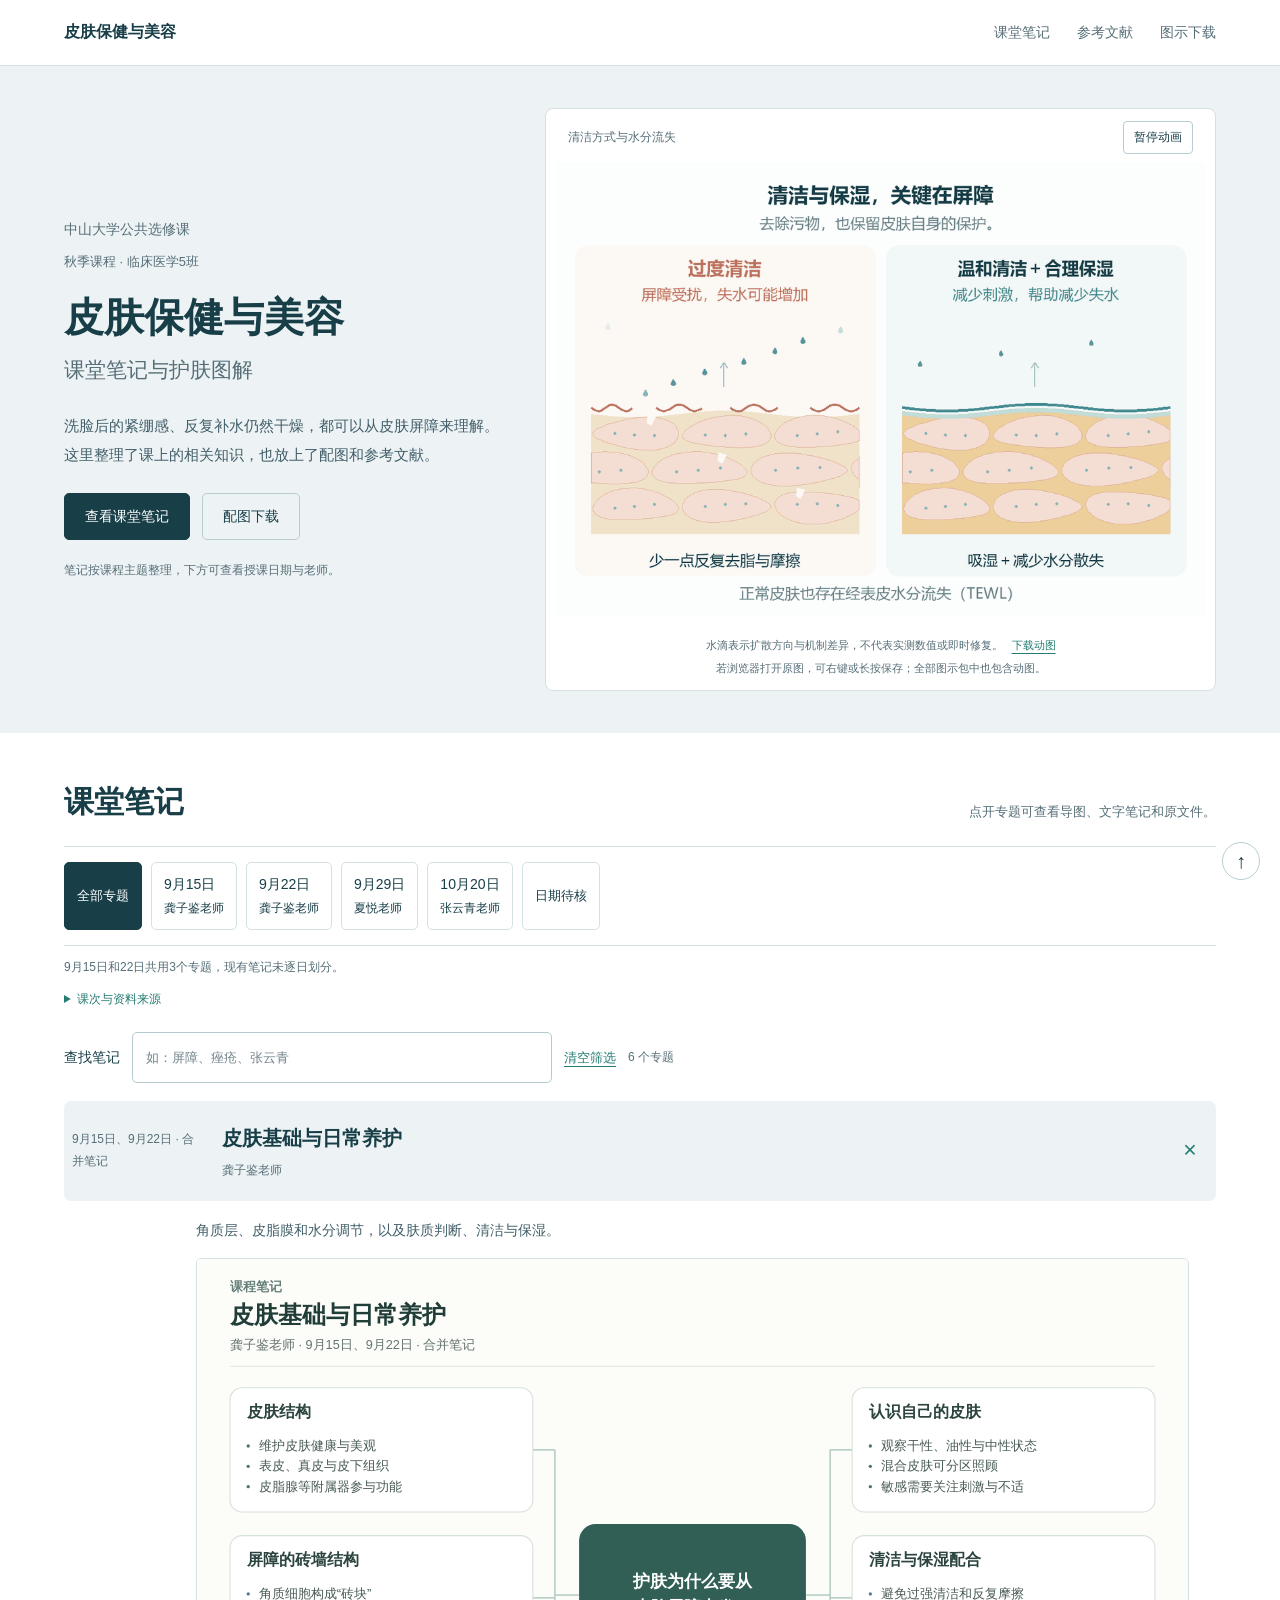
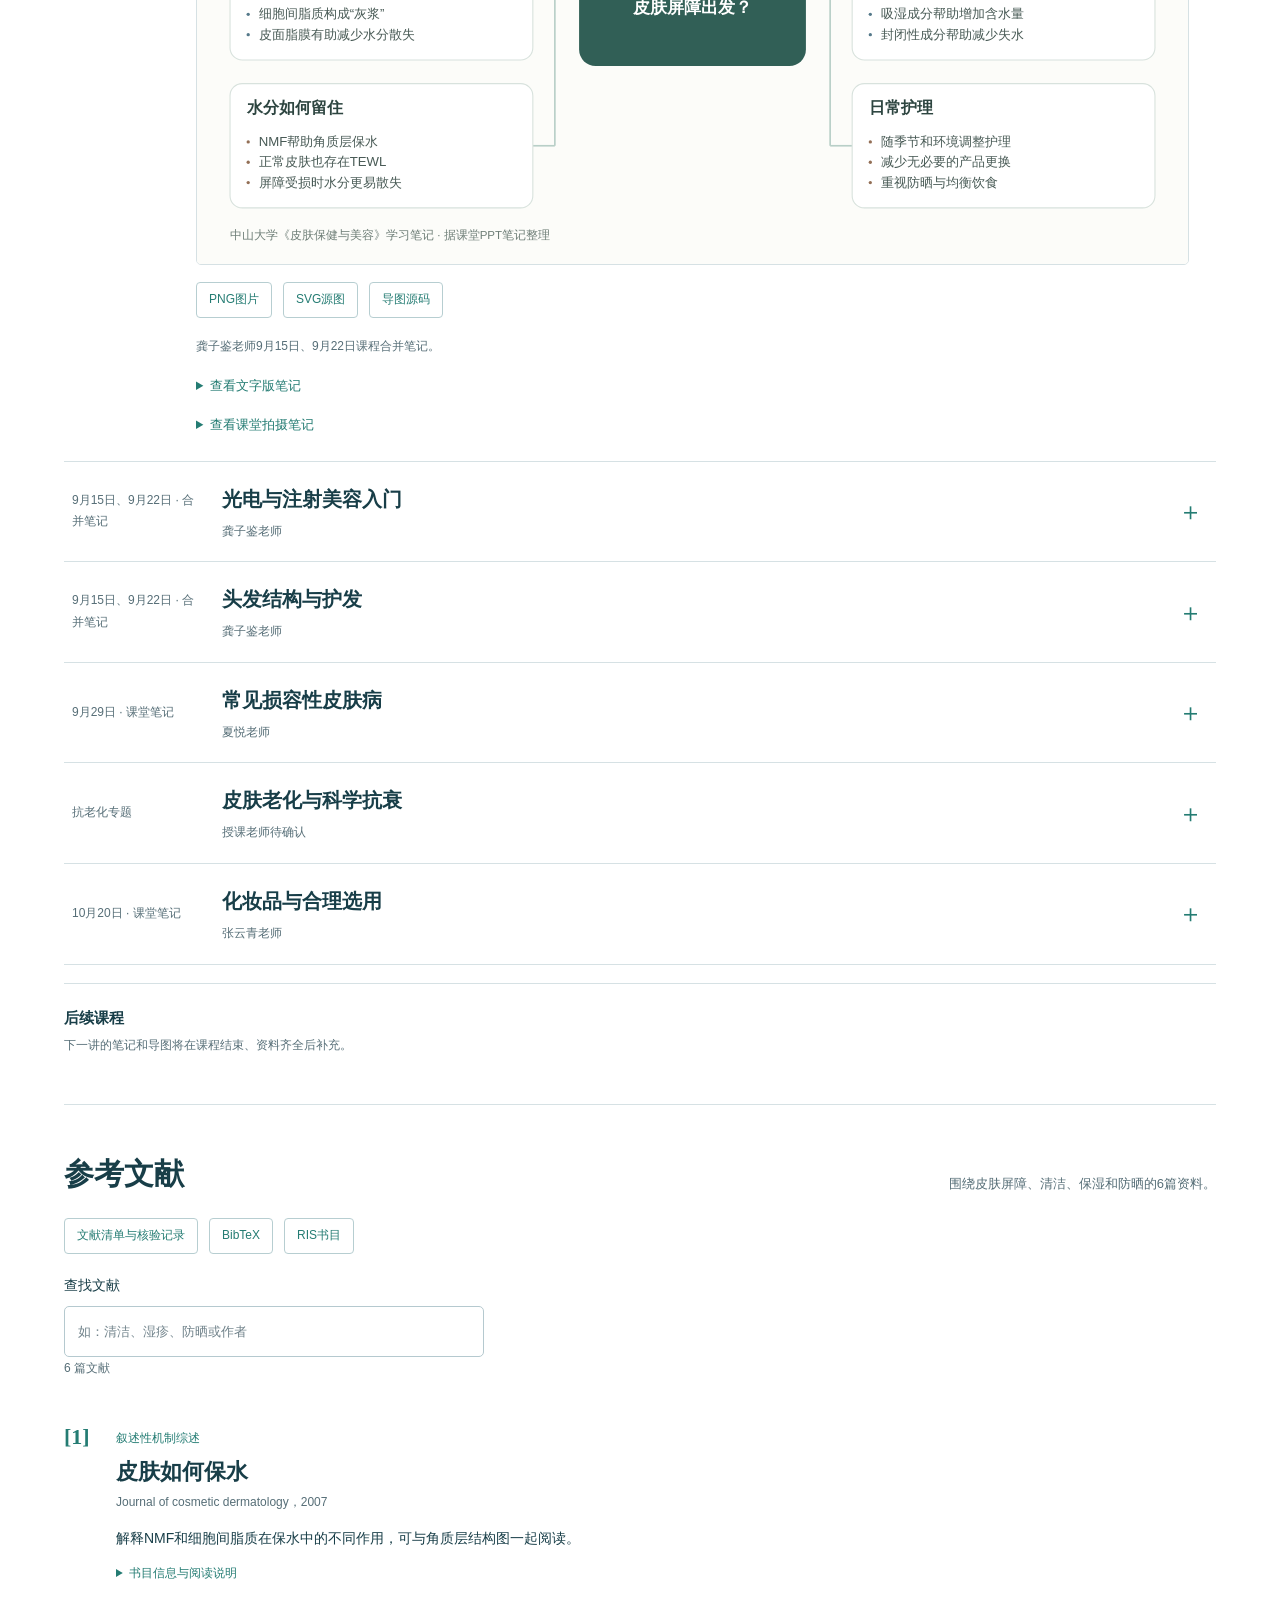
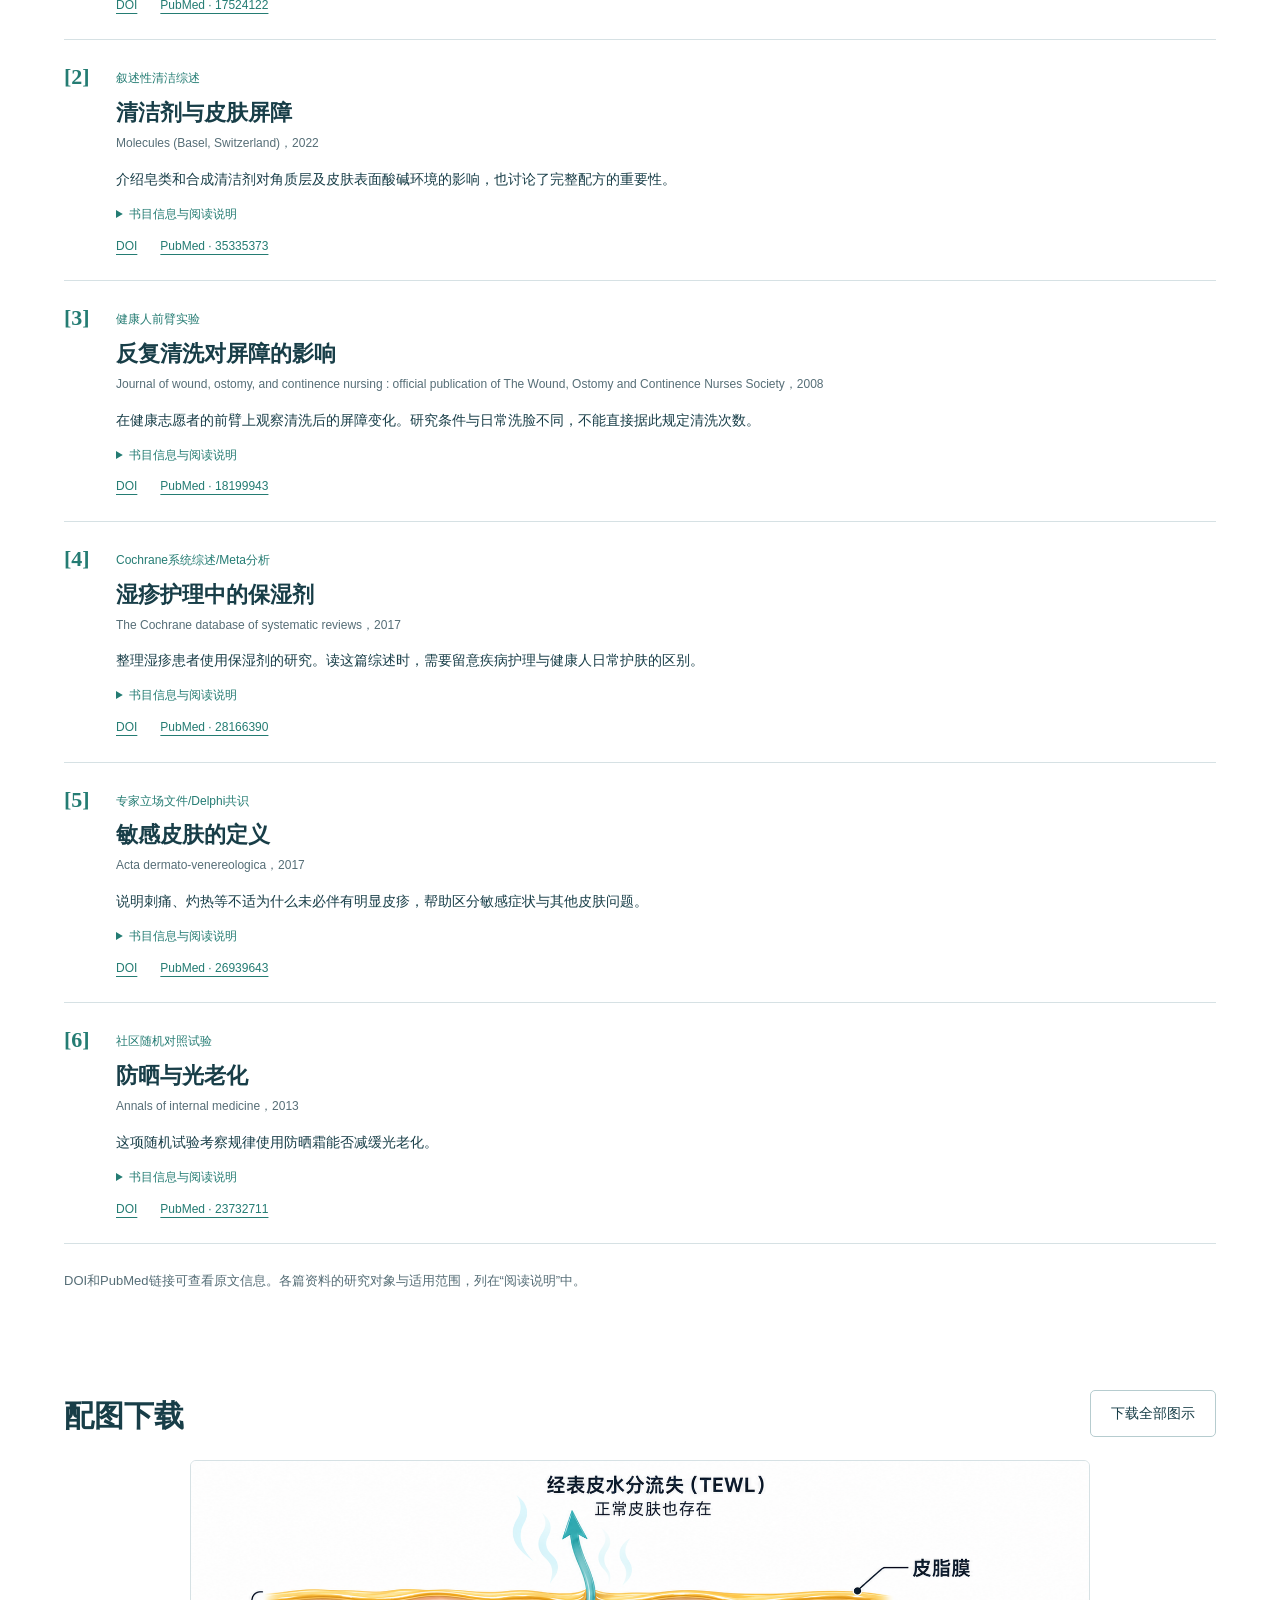
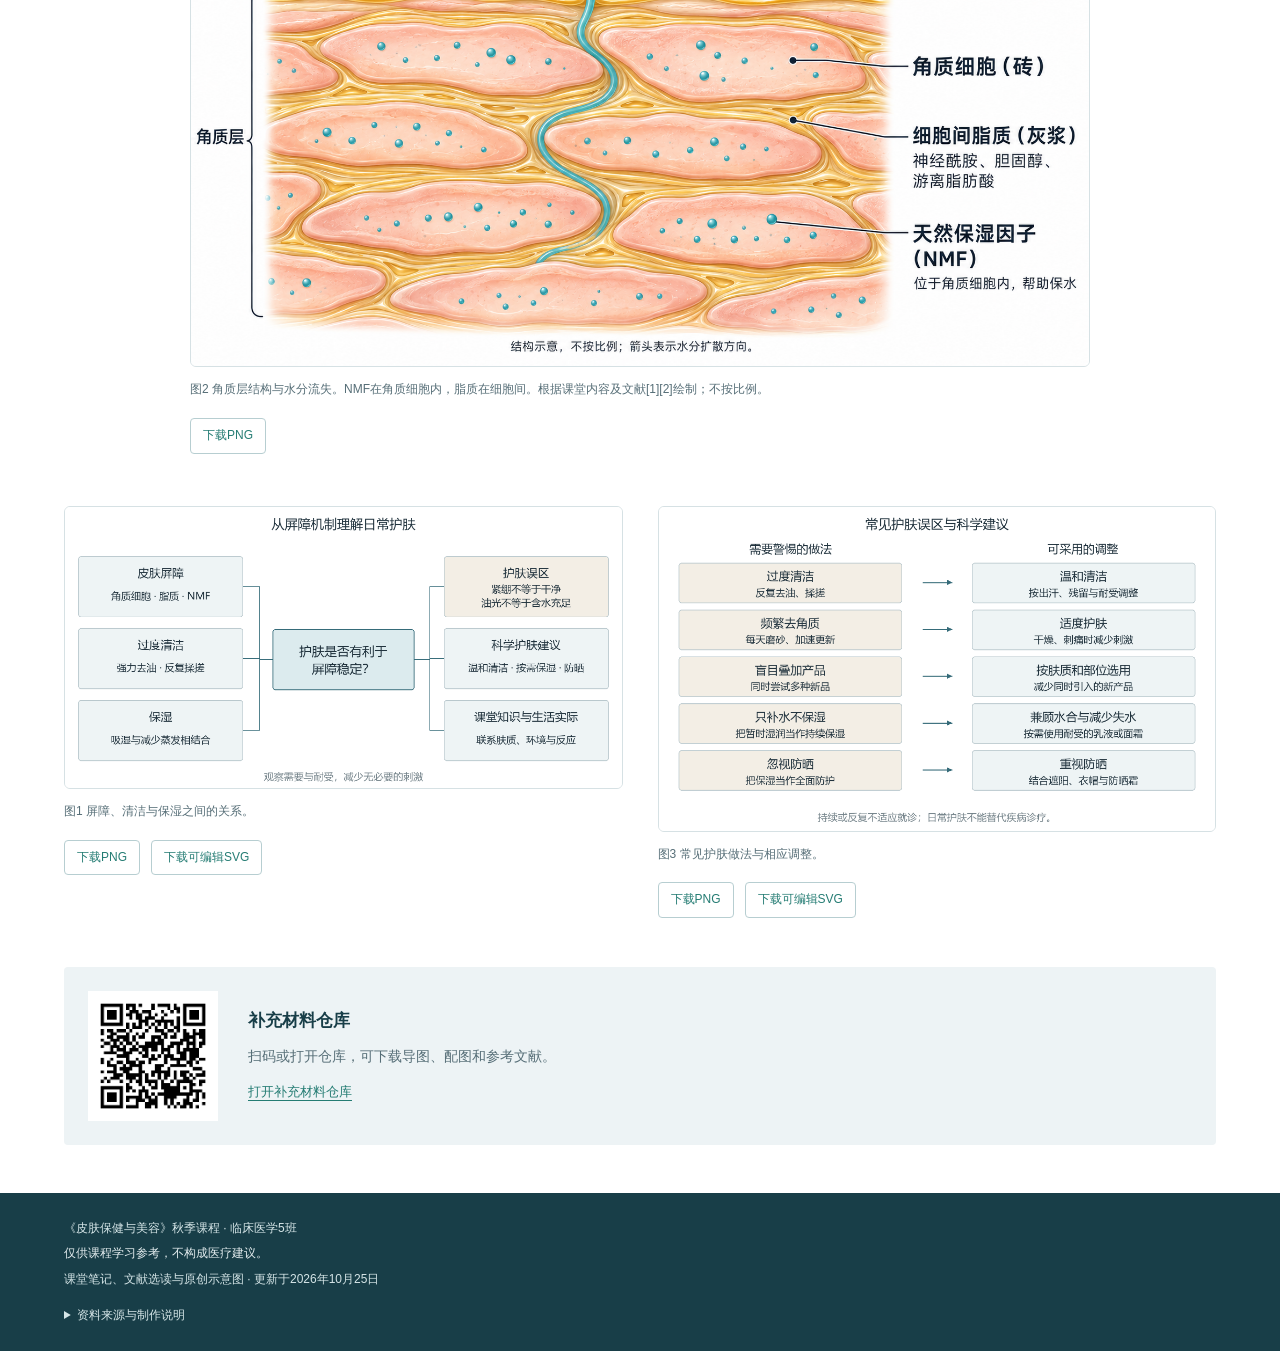
==== commit 21a5374a: "Confirm October 20 cosmetics lesson as Zhang Yunqing course notes" ====
--- a/docs/index.html
+++ b/docs/index.html
@@ -11,10 +11,10 @@
 <button type="button" data-date-filter="2026-09-15" aria-pressed="false"><time datetime="2026-09-15">9月15日</time><span>龚子鉴老师</span></button>
 <button type="button" data-date-filter="2026-09-22" aria-pressed="false"><time datetime="2026-09-22">9月22日</time><span>龚子鉴老师</span></button>
 <button type="button" data-date-filter="2026-09-29" aria-pressed="false"><time datetime="2026-09-29">9月29日</time><span>夏悦老师</span></button>
-<button type="button" data-date-filter="2026-10-20" aria-pressed="false"><time datetime="2026-10-20">10月20日 · 暂归</time><span>张云青老师</span></button>
+<button type="button" data-date-filter="2026-10-20" aria-pressed="false"><time datetime="2026-10-20">10月20日</time><span>张云青老师</span></button>
 <button type="button" data-date-filter="unassigned" aria-pressed="false">日期待核</button></div>
 <p class="source-note" id="date-filter-note" role="status" aria-live="polite">9月15日和22日共用3个专题，现有笔记未逐日划分。</p>
-<details class="course-source"><summary>课次与资料来源</summary><p>9月15日、22日的笔记合并整理，内容未逐日划分。夏悦老师的损容性皮肤病课件有署名和日期；课表确认10月20日由张云青老师授课；化妆品专题仅按照片顺序暂与该课对应，未见署名页佐证。抗老化专题的授课老师尚待确认。</p></details>
+<details class="course-source"><summary>课次与资料来源</summary><p>9月15日、22日龚子鉴老师的笔记合并整理，内容未逐日划分。9月29日夏悦老师讲授常见损容性皮肤病；10月20日张云青老师讲授化妆品相关知识，对应笔记最后一部分。抗老化专题的授课老师尚待确认。</p></details>
 <div class="filter-bar"><label for="lesson-search">查找笔记</label><input id="lesson-search" type="search" placeholder="如：屏障、痤疮、张云青" autocomplete="off"><button type="button" class="reset-filter" id="reset-lessons">清空筛选</button><span id="lesson-count" role="status" aria-live="polite"></span></div><div class="lesson-list"><details class="lesson" id="skin-foundations" data-dates="2026-09-15 2026-09-22" data-search="皮肤基础与日常养护 角质层、皮脂膜和水分调节，以及肤质判断、清洁与保湿。 龚子鉴老师 9月15日、9月22日 · 合并笔记 &lt;li&gt;&lt;strong&gt;皮肤结构&lt;/strong&gt;&lt;ul&gt;&lt;li&gt;维护皮肤健康与美观&lt;/li&gt;&lt;li&gt;表皮、真皮与皮下组织&lt;/li&gt;&lt;li&gt;皮脂腺等附属器参与功能&lt;/li&gt;&lt;/ul&gt;&lt;/li&gt;&lt;li&gt;&lt;strong&gt;屏障的砖墙结构&lt;/strong&gt;&lt;ul&gt;&lt;li&gt;角质细胞构成“砖块”&lt;/li&gt;&lt;li&gt;细胞间脂质构成“灰浆”&lt;/li&gt;&lt;li&gt;皮面脂膜有助减少水分散失&lt;/li&gt;&lt;/ul&gt;&lt;/li&gt;&lt;li&gt;&lt;strong&gt;水分如何留住&lt;/strong&gt;&lt;ul&gt;&lt;li&gt;NMF帮助角质层保水&lt;/li&gt;&lt;li&gt;正常皮肤也存在TEWL&lt;/li&gt;&lt;li&gt;屏障受损时水分更易散失&lt;/li&gt;&lt;/ul&gt;&lt;/li&gt;&lt;li&gt;&lt;strong&gt;认识自己的皮肤&lt;/strong&gt;&lt;ul&gt;&lt;li&gt;观察干性、油性与中性状态&lt;/li&gt;&lt;li&gt;混合皮肤可分区照顾&lt;/li&gt;&lt;li&gt;敏感需要关注刺激与不适&lt;/li&gt;&lt;/ul&gt;&lt;/li&gt;&lt;li&gt;&lt;strong&gt;清洁与保湿配合&lt;/strong&gt;&lt;ul&gt;&lt;li&gt;避免过强清洁和反复摩擦&lt;/li&gt;&lt;li&gt;吸湿成分帮助增加含水量&lt;/li&gt;&lt;li&gt;封闭性成分帮助减少失水&lt;/li&gt;&lt;/ul&gt;&lt;/li&gt;&lt;li&gt;&lt;strong&gt;日常护理&lt;/strong&gt;&lt;ul&gt;&lt;li&gt;随季节和环境调整护理&lt;/li&gt;&lt;li&gt;减少无必要的产品更换&lt;/li&gt;&lt;li&gt;重视防晒与均衡饮食&lt;/li&gt;&lt;/ul&gt;&lt;/li&gt;" open>
       <summary><span class="lesson-date">9月15日、9月22日 · 合并笔记</span><span><span class="lesson-title">皮肤基础与日常养护</span><span class="teacher">龚子鉴老师</span></span><span class="toggle" aria-hidden="true">＋</span></summary>
       <div class="lesson-body"><p class="lesson-summary">角质层、皮脂膜和水分调节，以及肤质判断、清洁与保湿。</p>
@@ -55,12 +55,12 @@
       <p class="source-note">据抗老化专题课堂资料整理，授课老师待确认。</p>
       <details class="text-map"><summary>查看文字版笔记</summary><ul class="branch-list"><li><strong>老化的表现</strong><ul><li>皮肤可出现干燥、细纹和松弛</li><li>脂肪分布与面部轮廓有关</li><li>肌肉、韧带和骨骼也在变化</li></ul></li><li><strong>内在与外在因素</strong><ul><li>内在老化是生理过程</li><li>日光与吸烟是重要外在因素</li><li>环境、营养和睡眠也需关注</li></ul></li><li><strong>相关机制</strong><ul><li>氧化应激与DNA损伤</li><li>细胞老化与端粒改变</li><li>糖基化与组织蛋白变化</li></ul></li><li><strong>日常护理</strong><ul><li>防晒有助减轻光老化</li><li>保湿与屏障护理配合</li><li>坚持规律生活与均衡饮食</li></ul></li><li><strong>医学干预方式</strong><ul><li>外用药物与功效性护肤</li><li>注射、换肤及光电声治疗</li><li>由医疗机构评估适应证</li></ul></li><li><strong>疗效证据与风险</strong><ul><li>机制线索不等于人体疗效</li><li>研究前沿不等于成熟方案</li><li>评估效果、风险与维持成本</li></ul></li></ul></details>
       
-      </div></details><details class="lesson" id="cosmetics" data-dates="2026-10-20" data-search="化妆品与合理选用 化妆品配方、保湿与防晒，以及使用后可能出现的不良反应。 张云青老师（专题归属待核实） 10月20日 · 专题暂归此课 &lt;li&gt;&lt;strong&gt;产品用途&lt;/strong&gt;&lt;ul&gt;&lt;li&gt;化妆品与药品的目的不同&lt;/li&gt;&lt;li&gt;清洁、护肤与彩妆各有用途&lt;/li&gt;&lt;li&gt;产品层级不等于步骤越多越好&lt;/li&gt;&lt;/ul&gt;&lt;/li&gt;&lt;li&gt;&lt;strong&gt;配方组成&lt;/strong&gt;&lt;ul&gt;&lt;li&gt;基质常由油相和水相构成&lt;/li&gt;&lt;li&gt;辅料关系稳定与使用感&lt;/li&gt;&lt;li&gt;功效需要结合配方与评价&lt;/li&gt;&lt;/ul&gt;&lt;/li&gt;&lt;li&gt;&lt;strong&gt;保湿的两条路径&lt;/strong&gt;&lt;ul&gt;&lt;li&gt;吸湿成分帮助吸住水分&lt;/li&gt;&lt;li&gt;封闭性成分帮助减少蒸发&lt;/li&gt;&lt;li&gt;化妆水的保湿能力有限&lt;/li&gt;&lt;/ul&gt;&lt;/li&gt;&lt;li&gt;&lt;strong&gt;功效看机制与证据&lt;/strong&gt;&lt;ul&gt;&lt;li&gt;抗皱涉及保湿与损伤防护&lt;/li&gt;&lt;li&gt;提亮涉及黑素生成和代谢&lt;/li&gt;&lt;li&gt;细胞实验不能替代人体评价&lt;/li&gt;&lt;/ul&gt;&lt;/li&gt;&lt;li&gt;&lt;strong&gt;防晒与肤质匹配&lt;/strong&gt;&lt;ul&gt;&lt;li&gt;防晒剂帮助减少紫外线影响&lt;/li&gt;&lt;li&gt;SPF主要反映UVB防护能力&lt;/li&gt;&lt;li&gt;不同部位可调整产品质地&lt;/li&gt;&lt;/ul&gt;&lt;/li&gt;&lt;li&gt;&lt;strong&gt;使用后的不良反应&lt;/strong&gt;&lt;ul&gt;&lt;li&gt;留意刺激、过敏及光反应&lt;/li&gt;&lt;li&gt;长痘或色素变化也应观察&lt;/li&gt;&lt;li&gt;减少刺激并及时评估持续症状&lt;/li&gt;&lt;/ul&gt;&lt;/li&gt;" >
-      <summary><span class="lesson-date">10月20日 · 专题暂归此课</span><span><span class="lesson-title">化妆品与合理选用</span><span class="teacher">张云青老师（专题归属待核实）</span></span><span class="toggle" aria-hidden="true">＋</span></summary>
+      </div></details><details class="lesson" id="cosmetics" data-dates="2026-10-20" data-search="化妆品与合理选用 化妆品配方、保湿与防晒，以及使用后可能出现的不良反应。 张云青老师 10月20日 · 课堂笔记 &lt;li&gt;&lt;strong&gt;产品用途&lt;/strong&gt;&lt;ul&gt;&lt;li&gt;化妆品与药品的目的不同&lt;/li&gt;&lt;li&gt;清洁、护肤与彩妆各有用途&lt;/li&gt;&lt;li&gt;产品层级不等于步骤越多越好&lt;/li&gt;&lt;/ul&gt;&lt;/li&gt;&lt;li&gt;&lt;strong&gt;配方组成&lt;/strong&gt;&lt;ul&gt;&lt;li&gt;基质常由油相和水相构成&lt;/li&gt;&lt;li&gt;辅料关系稳定与使用感&lt;/li&gt;&lt;li&gt;功效需要结合配方与评价&lt;/li&gt;&lt;/ul&gt;&lt;/li&gt;&lt;li&gt;&lt;strong&gt;保湿的两条路径&lt;/strong&gt;&lt;ul&gt;&lt;li&gt;吸湿成分帮助吸住水分&lt;/li&gt;&lt;li&gt;封闭性成分帮助减少蒸发&lt;/li&gt;&lt;li&gt;化妆水的保湿能力有限&lt;/li&gt;&lt;/ul&gt;&lt;/li&gt;&lt;li&gt;&lt;strong&gt;功效看机制与证据&lt;/strong&gt;&lt;ul&gt;&lt;li&gt;抗皱涉及保湿与损伤防护&lt;/li&gt;&lt;li&gt;提亮涉及黑素生成和代谢&lt;/li&gt;&lt;li&gt;细胞实验不能替代人体评价&lt;/li&gt;&lt;/ul&gt;&lt;/li&gt;&lt;li&gt;&lt;strong&gt;防晒与肤质匹配&lt;/strong&gt;&lt;ul&gt;&lt;li&gt;防晒剂帮助减少紫外线影响&lt;/li&gt;&lt;li&gt;SPF主要反映UVB防护能力&lt;/li&gt;&lt;li&gt;不同部位可调整产品质地&lt;/li&gt;&lt;/ul&gt;&lt;/li&gt;&lt;li&gt;&lt;strong&gt;使用后的不良反应&lt;/strong&gt;&lt;ul&gt;&lt;li&gt;留意刺激、过敏及光反应&lt;/li&gt;&lt;li&gt;长痘或色素变化也应观察&lt;/li&gt;&lt;li&gt;减少刺激并及时评估持续症状&lt;/li&gt;&lt;/ul&gt;&lt;/li&gt;" >
+      <summary><span class="lesson-date">10月20日 · 课堂笔记</span><span><span class="lesson-title">化妆品与合理选用</span><span class="teacher">张云青老师</span></span><span class="toggle" aria-hidden="true">＋</span></summary>
       <div class="lesson-body"><p class="lesson-summary">化妆品配方、保湿与防晒，以及使用后可能出现的不良反应。</p>
       <a class="map-link" href="assets/lessons/cosmetics.svg" target="_blank" rel="noopener" aria-label="放大查看化妆品与合理选用思维导图"><img src="assets/lessons/cosmetics.svg" alt="化妆品与合理选用思维导图" loading="lazy"></a>
       <div class="download-row"><a class="download" href="assets/lessons/cosmetics.png" download>PNG图片</a><a class="download" href="assets/lessons/cosmetics.svg" download>SVG源图</a><a class="download" href="assets/lessons/cosmetics.mmd" download>导图源码</a></div>
-      <p class="source-note">按课表及第四次课堂材料顺序，暂归张云青老师10月20日课程；该部分未见署名页。</p>
+      <p class="source-note">张云青老师10月20日关于化妆品与合理选用的课堂笔记。</p>
       <details class="text-map"><summary>查看文字版笔记</summary><ul class="branch-list"><li><strong>产品用途</strong><ul><li>化妆品与药品的目的不同</li><li>清洁、护肤与彩妆各有用途</li><li>产品层级不等于步骤越多越好</li></ul></li><li><strong>配方组成</strong><ul><li>基质常由油相和水相构成</li><li>辅料关系稳定与使用感</li><li>功效需要结合配方与评价</li></ul></li><li><strong>保湿的两条路径</strong><ul><li>吸湿成分帮助吸住水分</li><li>封闭性成分帮助减少蒸发</li><li>化妆水的保湿能力有限</li></ul></li><li><strong>功效看机制与证据</strong><ul><li>抗皱涉及保湿与损伤防护</li><li>提亮涉及黑素生成和代谢</li><li>细胞实验不能替代人体评价</li></ul></li><li><strong>防晒与肤质匹配</strong><ul><li>防晒剂帮助减少紫外线影响</li><li>SPF主要反映UVB防护能力</li><li>不同部位可调整产品质地</li></ul></li><li><strong>使用后的不良反应</strong><ul><li>留意刺激、过敏及光反应</li><li>长痘或色素变化也应观察</li><li>减少刺激并及时评估持续症状</li></ul></li></ul></details>
       
       </div></details></div><p id="no-lessons" hidden>没有匹配的笔记，试试其他关键词。</p>
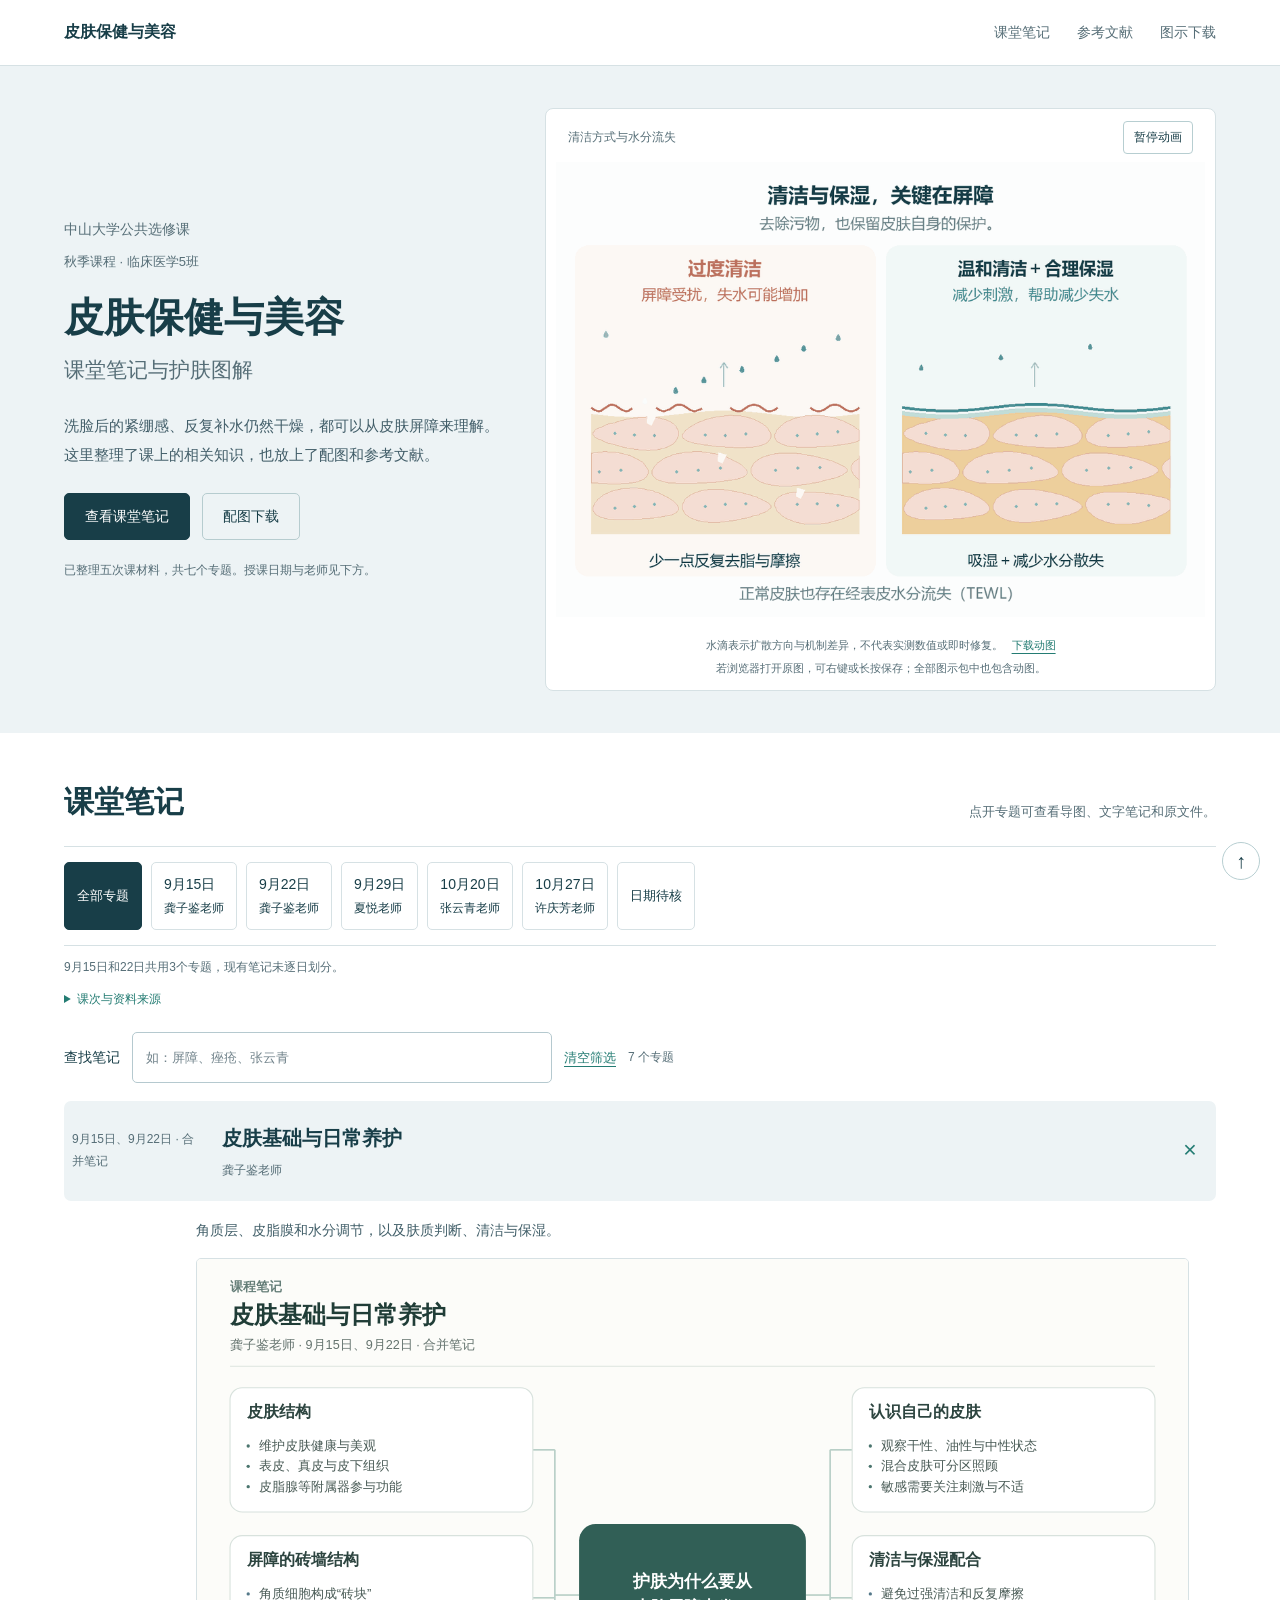
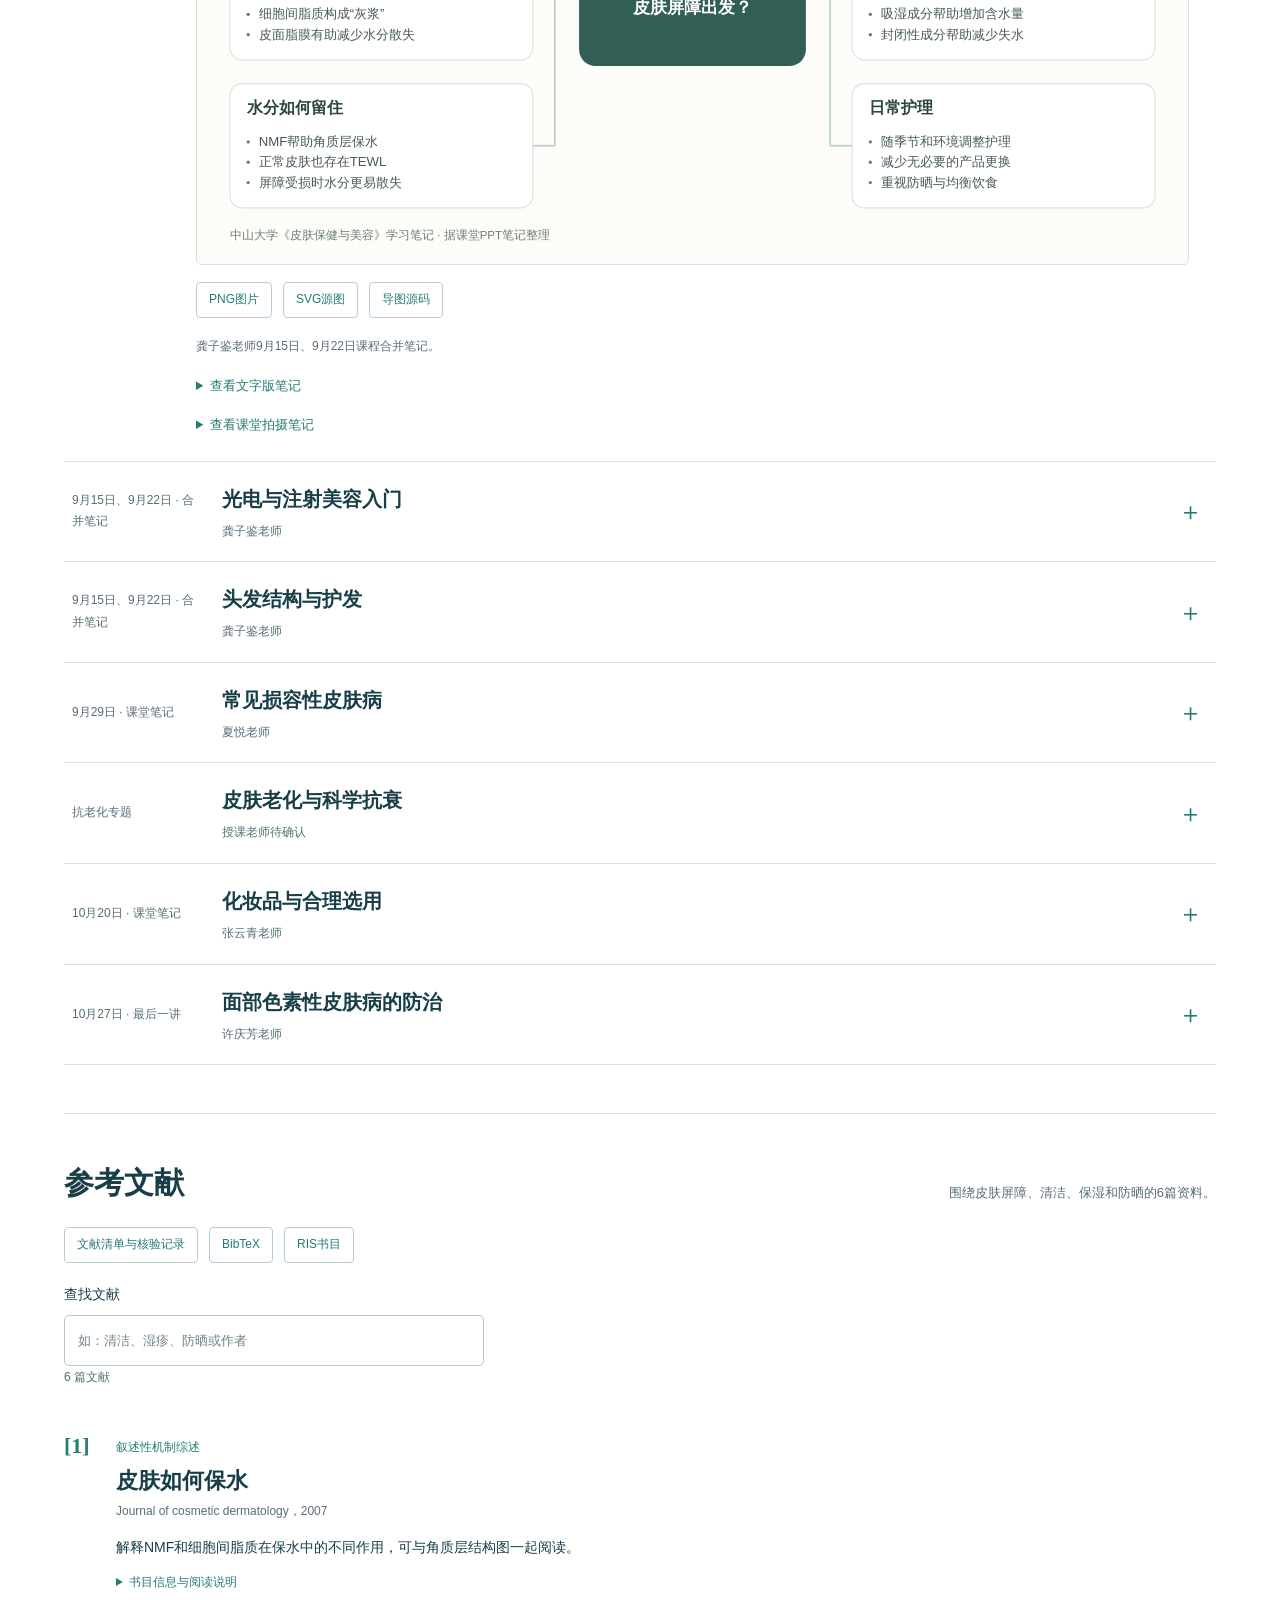
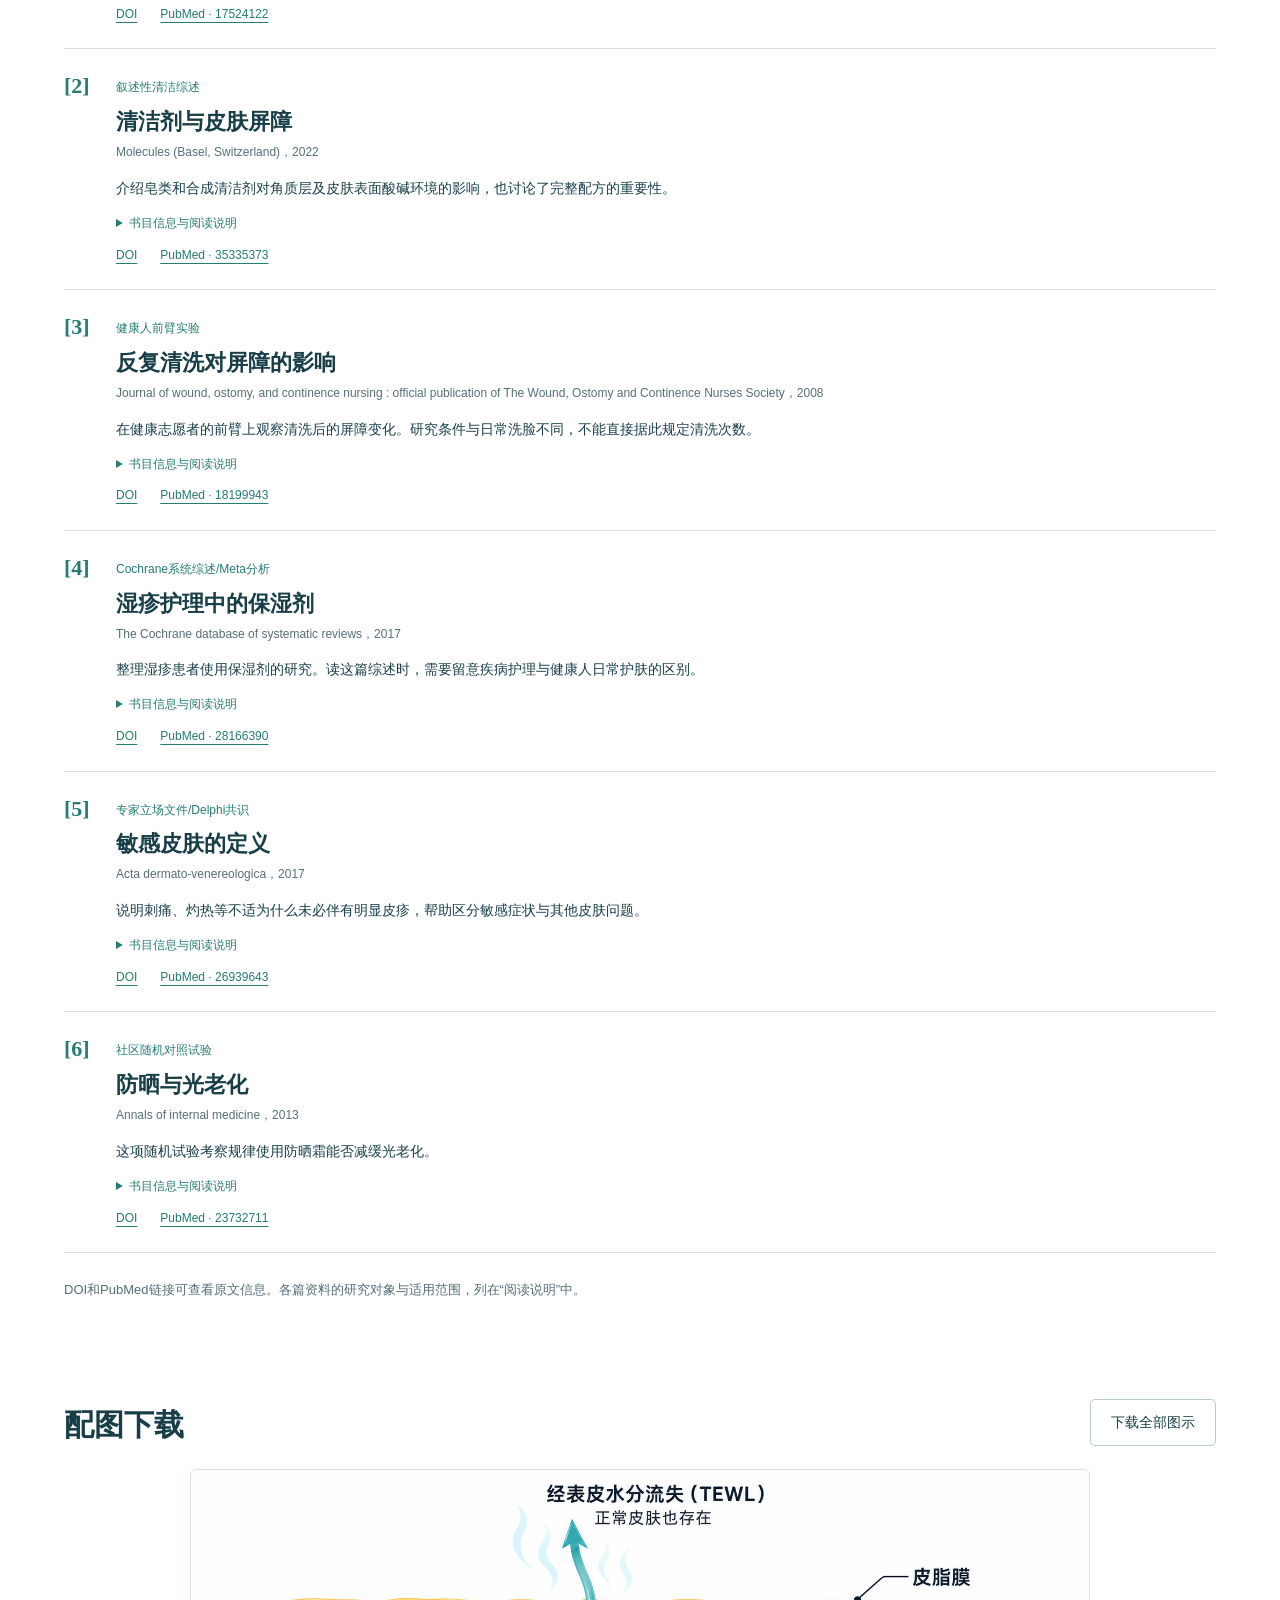
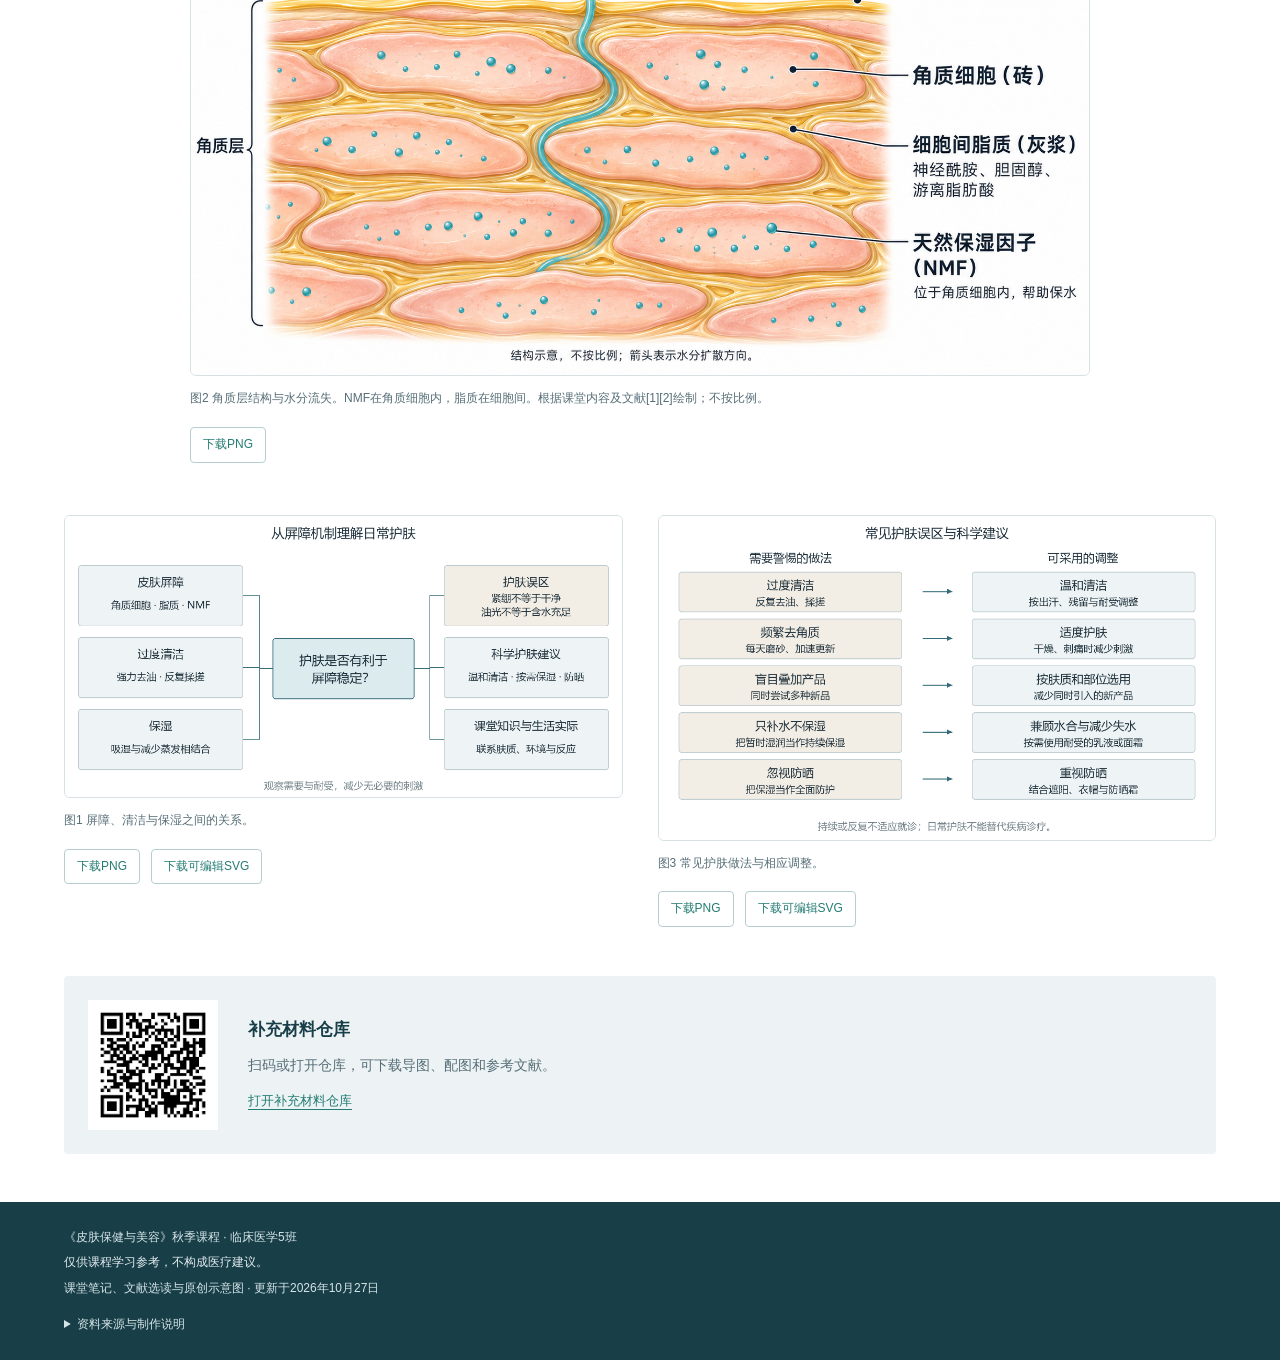
==== commit ce8dea41: "Add October 27 lesson to the course website" ====
--- a/docs/index.html
+++ b/docs/index.html
@@ -4,7 +4,7 @@
 <meta name="theme-color" content="#183e48"><title>皮肤保健与美容 · 课程笔记</title><link rel="icon" href="assets/favicon.svg" type="image/svg+xml"><link rel="stylesheet" href="style.css"></head>
 <body><a class="skip" href="#main">跳到正文</a>
 <header class="site-header"><a class="brand" href="#top">皮肤保健与美容<span class="brand-sub">课程笔记</span></a><nav aria-label="主要导航"><a href="#lessons">课堂笔记</a><a href="#references">参考文献</a><a href="#figures">图示下载</a></nav></header>
-<main id="main"><section class="hero" id="top"><div class="hero-copy"><p class="course-label">中山大学公共选修课</p><p class="course-info">秋季课程 · 临床医学5班</p><h1>皮肤保健与美容</h1><p class="hero-subtitle">课堂笔记与护肤图解</p><p class="hero-lead">洗脸后的紧绷感、反复补水仍然干燥，都可以从皮肤屏障来理解。这里整理了课上的相关知识，也放上了配图和参考文献。</p><div class="hero-actions"><a class="button primary" href="#lessons">查看课堂笔记</a><a class="button" href="#figures">配图下载</a></div><p class="hero-foot">笔记按课程主题整理，下方可查看授课日期与老师。</p></div><figure class="hero-figure" id="barrier-animation"><div class="motion-toolbar"><span>清洁方式与水分流失</span><button type="button" id="motion-toggle" aria-controls="hero-motion" hidden>播放动画</button></div><img id="hero-motion" src="assets/skin-barrier-poster.png" data-animation="assets/skin-barrier-comparison.gif" data-poster="assets/skin-barrier-poster.png" width="1200" height="840" alt="动态对照：过度清洁可扰动屏障、增加失水；温和清洁与合理保湿帮助减少失水。正常皮肤也有TEWL。"><figcaption>水滴表示扩散方向与机制差异，不代表实测数值或即时修复。<a href="assets/skin-barrier-comparison.gif" download="skin-barrier-comparison.gif">下载动图</a><span class="download-hint">若浏览器打开原图，可右键或长按保存；全部图示包中也包含动图。</span></figcaption></figure></section>
+<main id="main"><section class="hero" id="top"><div class="hero-copy"><p class="course-label">中山大学公共选修课</p><p class="course-info">秋季课程 · 临床医学5班</p><h1>皮肤保健与美容</h1><p class="hero-subtitle">课堂笔记与护肤图解</p><p class="hero-lead">洗脸后的紧绷感、反复补水仍然干燥，都可以从皮肤屏障来理解。这里整理了课上的相关知识，也放上了配图和参考文献。</p><div class="hero-actions"><a class="button primary" href="#lessons">查看课堂笔记</a><a class="button" href="#figures">配图下载</a></div><p class="hero-foot">已整理五次课材料，共七个专题。授课日期与老师见下方。</p></div><figure class="hero-figure" id="barrier-animation"><div class="motion-toolbar"><span>清洁方式与水分流失</span><button type="button" id="motion-toggle" aria-controls="hero-motion" hidden>播放动画</button></div><img id="hero-motion" src="assets/skin-barrier-poster.png" data-animation="assets/skin-barrier-comparison.gif" data-poster="assets/skin-barrier-poster.png" width="1200" height="840" alt="动态对照：过度清洁可扰动屏障、增加失水；温和清洁与合理保湿帮助减少失水。正常皮肤也有TEWL。"><figcaption>水滴表示扩散方向与机制差异，不代表实测数值或即时修复。<a href="assets/skin-barrier-comparison.gif" download="skin-barrier-comparison.gif">下载动图</a><span class="download-hint">若浏览器打开原图，可右键或长按保存；全部图示包中也包含动图。</span></figcaption></figure></section>
 <section class="section lessons-section" id="lessons"><div class="section-heading"><div><h2>课堂笔记</h2></div><p>点开专题可查看导图、文字笔记和原文件。</p></div>
 <div class="course-timeline" role="group" aria-label="按课次筛选笔记">
 <button type="button" data-date-filter="all" aria-pressed="true">全部专题</button>
@@ -12,10 +12,11 @@
 <button type="button" data-date-filter="2026-09-22" aria-pressed="false"><time datetime="2026-09-22">9月22日</time><span>龚子鉴老师</span></button>
 <button type="button" data-date-filter="2026-09-29" aria-pressed="false"><time datetime="2026-09-29">9月29日</time><span>夏悦老师</span></button>
 <button type="button" data-date-filter="2026-10-20" aria-pressed="false"><time datetime="2026-10-20">10月20日</time><span>张云青老师</span></button>
+<button type="button" data-date-filter="2026-10-27" aria-pressed="false"><time datetime="2026-10-27">10月27日</time><span>许庆芳老师</span></button>
 <button type="button" data-date-filter="unassigned" aria-pressed="false">日期待核</button></div>
 <p class="source-note" id="date-filter-note" role="status" aria-live="polite">9月15日和22日共用3个专题，现有笔记未逐日划分。</p>
-<details class="course-source"><summary>课次与资料来源</summary><p>9月15日、22日龚子鉴老师的笔记合并整理，内容未逐日划分。9月29日夏悦老师讲授常见损容性皮肤病；10月20日张云青老师讲授化妆品相关知识，对应笔记最后一部分。抗老化专题的授课老师尚待确认。</p></details>
-<div class="filter-bar"><label for="lesson-search">查找笔记</label><input id="lesson-search" type="search" placeholder="如：屏障、痤疮、张云青" autocomplete="off"><button type="button" class="reset-filter" id="reset-lessons">清空筛选</button><span id="lesson-count" role="status" aria-live="polite"></span></div><div class="lesson-list"><details class="lesson" id="skin-foundations" data-dates="2026-09-15 2026-09-22" data-search="皮肤基础与日常养护 角质层、皮脂膜和水分调节，以及肤质判断、清洁与保湿。 龚子鉴老师 9月15日、9月22日 · 合并笔记 &lt;li&gt;&lt;strong&gt;皮肤结构&lt;/strong&gt;&lt;ul&gt;&lt;li&gt;维护皮肤健康与美观&lt;/li&gt;&lt;li&gt;表皮、真皮与皮下组织&lt;/li&gt;&lt;li&gt;皮脂腺等附属器参与功能&lt;/li&gt;&lt;/ul&gt;&lt;/li&gt;&lt;li&gt;&lt;strong&gt;屏障的砖墙结构&lt;/strong&gt;&lt;ul&gt;&lt;li&gt;角质细胞构成“砖块”&lt;/li&gt;&lt;li&gt;细胞间脂质构成“灰浆”&lt;/li&gt;&lt;li&gt;皮面脂膜有助减少水分散失&lt;/li&gt;&lt;/ul&gt;&lt;/li&gt;&lt;li&gt;&lt;strong&gt;水分如何留住&lt;/strong&gt;&lt;ul&gt;&lt;li&gt;NMF帮助角质层保水&lt;/li&gt;&lt;li&gt;正常皮肤也存在TEWL&lt;/li&gt;&lt;li&gt;屏障受损时水分更易散失&lt;/li&gt;&lt;/ul&gt;&lt;/li&gt;&lt;li&gt;&lt;strong&gt;认识自己的皮肤&lt;/strong&gt;&lt;ul&gt;&lt;li&gt;观察干性、油性与中性状态&lt;/li&gt;&lt;li&gt;混合皮肤可分区照顾&lt;/li&gt;&lt;li&gt;敏感需要关注刺激与不适&lt;/li&gt;&lt;/ul&gt;&lt;/li&gt;&lt;li&gt;&lt;strong&gt;清洁与保湿配合&lt;/strong&gt;&lt;ul&gt;&lt;li&gt;避免过强清洁和反复摩擦&lt;/li&gt;&lt;li&gt;吸湿成分帮助增加含水量&lt;/li&gt;&lt;li&gt;封闭性成分帮助减少失水&lt;/li&gt;&lt;/ul&gt;&lt;/li&gt;&lt;li&gt;&lt;strong&gt;日常护理&lt;/strong&gt;&lt;ul&gt;&lt;li&gt;随季节和环境调整护理&lt;/li&gt;&lt;li&gt;减少无必要的产品更换&lt;/li&gt;&lt;li&gt;重视防晒与均衡饮食&lt;/li&gt;&lt;/ul&gt;&lt;/li&gt;" open>
+<details class="course-source"><summary>课次与资料来源</summary><p>9月15日、22日龚子鉴老师的笔记合并整理，内容未逐日划分。9月29日夏悦老师讲授常见损容性皮肤病；10月20日张云青老师讲授化妆品相关知识；10月27日为许庆芳老师的最后一讲《面部色素性皮肤病的防治》。抗老化专题的授课老师和日期仍待确认。</p></details>
+<div class="filter-bar"><label for="lesson-search">查找笔记</label><input id="lesson-search" type="search" placeholder="如：屏障、痤疮、张云青" autocomplete="off"><button type="button" class="reset-filter" id="reset-lessons">清空筛选</button><span id="lesson-count" role="status" aria-live="polite"></span></div><div class="lesson-list"><details class="lesson" id="skin-foundations" data-dates="2026-09-15 2026-09-22" data-search="皮肤基础与日常养护 角质层、皮脂膜和水分调节，以及肤质判断、清洁与保湿。 龚子鉴老师 9月15日、9月22日 · 合并笔记 &lt;li&gt;&lt;strong&gt;皮肤结构&lt;/strong&gt;&lt;ul&gt;&lt;li&gt;维护皮肤健康与美观&lt;/li&gt;&lt;li&gt;表皮、真皮与皮下组织&lt;/li&gt;&lt;li&gt;皮脂腺等附属器参与功能&lt;/li&gt;&lt;/ul&gt;&lt;/li&gt;&lt;li&gt;&lt;strong&gt;屏障的砖墙结构&lt;/strong&gt;&lt;ul&gt;&lt;li&gt;角质细胞构成“砖块”&lt;/li&gt;&lt;li&gt;细胞间脂质构成“灰浆”&lt;/li&gt;&lt;li&gt;皮面脂膜有助减少水分散失&lt;/li&gt;&lt;/ul&gt;&lt;/li&gt;&lt;li&gt;&lt;strong&gt;水分如何留住&lt;/strong&gt;&lt;ul&gt;&lt;li&gt;NMF帮助角质层保水&lt;/li&gt;&lt;li&gt;正常皮肤也存在TEWL&lt;/li&gt;&lt;li&gt;屏障受损时水分更易散失&lt;/li&gt;&lt;/ul&gt;&lt;/li&gt;&lt;li&gt;&lt;strong&gt;认识自己的皮肤&lt;/strong&gt;&lt;ul&gt;&lt;li&gt;观察干性、油性与中性状态&lt;/li&gt;&lt;li&gt;混合皮肤可分区照顾&lt;/li&gt;&lt;li&gt;敏感需要关注刺激与不适&lt;/li&gt;&lt;/ul&gt;&lt;/li&gt;&lt;li&gt;&lt;strong&gt;清洁与保湿配合&lt;/strong&gt;&lt;ul&gt;&lt;li&gt;避免过强清洁和反复摩擦&lt;/li&gt;&lt;li&gt;吸湿成分帮助增加含水量&lt;/li&gt;&lt;li&gt;封闭性成分帮助减少失水&lt;/li&gt;&lt;/ul&gt;&lt;/li&gt;&lt;li&gt;&lt;strong&gt;日常护理&lt;/strong&gt;&lt;ul&gt;&lt;li&gt;随季节和环境调整护理&lt;/li&gt;&lt;li&gt;减少无必要的产品更换&lt;/li&gt;&lt;li&gt;重视防晒与均衡饮食&lt;/li&gt;&lt;/ul&gt;&lt;/li&gt; " open>
       <summary><span class="lesson-date">9月15日、9月22日 · 合并笔记</span><span><span class="lesson-title">皮肤基础与日常养护</span><span class="teacher">龚子鉴老师</span></span><span class="toggle" aria-hidden="true">＋</span></summary>
       <div class="lesson-body"><p class="lesson-summary">角质层、皮脂膜和水分调节，以及肤质判断、清洁与保湿。</p>
       <a class="map-link" href="assets/lessons/skin-foundations.svg" target="_blank" rel="noopener" aria-label="放大查看皮肤基础与日常养护思维导图"><img src="assets/lessons/skin-foundations.svg" alt="皮肤基础与日常养护思维导图" loading="lazy"></a>
@@ -23,7 +24,7 @@
       <p class="source-note">龚子鉴老师9月15日、9月22日课程合并笔记。</p>
       <details class="text-map"><summary>查看文字版笔记</summary><ul class="branch-list"><li><strong>皮肤结构</strong><ul><li>维护皮肤健康与美观</li><li>表皮、真皮与皮下组织</li><li>皮脂腺等附属器参与功能</li></ul></li><li><strong>屏障的砖墙结构</strong><ul><li>角质细胞构成“砖块”</li><li>细胞间脂质构成“灰浆”</li><li>皮面脂膜有助减少水分散失</li></ul></li><li><strong>水分如何留住</strong><ul><li>NMF帮助角质层保水</li><li>正常皮肤也存在TEWL</li><li>屏障受损时水分更易散失</li></ul></li><li><strong>认识自己的皮肤</strong><ul><li>观察干性、油性与中性状态</li><li>混合皮肤可分区照顾</li><li>敏感需要关注刺激与不适</li></ul></li><li><strong>清洁与保湿配合</strong><ul><li>避免过强清洁和反复摩擦</li><li>吸湿成分帮助增加含水量</li><li>封闭性成分帮助减少失水</li></ul></li><li><strong>日常护理</strong><ul><li>随季节和环境调整护理</li><li>减少无必要的产品更换</li><li>重视防晒与均衡饮食</li></ul></li></ul></details>
       <details class="text-map classroom-photo"><summary>查看课堂拍摄笔记</summary><figure><img src="assets/classroom-cleansing.jpg" alt="课堂PPT照片：合理选择化妆品，提及皮肤表面环境与皮脂膜" loading="lazy"><figcaption>龚子鉴老师前两次课的合并笔记：清洁产品与皮脂膜。课堂拍摄，保留原貌。产品耐受还受完整配方和使用方式影响，不能只凭弱酸性标签判断。</figcaption></figure></details>
-      </div></details><details class="lesson" id="light-and-injection" data-dates="2026-09-15 2026-09-22" data-search="光电与注射美容入门 激光、强脉冲光、肉毒毒素和透明质酸填充的原理与风险。 龚子鉴老师 9月15日、9月22日 · 合并笔记 &lt;li&gt;&lt;strong&gt;光与组织相互作用&lt;/strong&gt;&lt;ul&gt;&lt;li&gt;光可反射、散射、透过或吸收&lt;/li&gt;&lt;li&gt;黑色素、血红蛋白和水是靶基&lt;/li&gt;&lt;li&gt;不同波长的吸收特征不同&lt;/li&gt;&lt;/ul&gt;&lt;/li&gt;&lt;li&gt;&lt;strong&gt;读懂激光参数&lt;/strong&gt;&lt;ul&gt;&lt;li&gt;波长关联靶组织与作用深度&lt;/li&gt;&lt;li&gt;脉冲宽度影响热作用过程&lt;/li&gt;&lt;li&gt;能量密度关系疗效与风险&lt;/li&gt;&lt;/ul&gt;&lt;/li&gt;&lt;li&gt;&lt;strong&gt;强脉冲光&lt;/strong&gt;&lt;ul&gt;&lt;li&gt;IPL使用宽谱脉冲光&lt;/li&gt;&lt;li&gt;滤光片改变可用光谱范围&lt;/li&gt;&lt;li&gt;选择性光热作用&lt;/li&gt;&lt;/ul&gt;&lt;/li&gt;&lt;li&gt;&lt;strong&gt;肉毒毒素注射&lt;/strong&gt;&lt;ul&gt;&lt;li&gt;作用于神经肌肉信号传递&lt;/li&gt;&lt;li&gt;课堂区分经典与微滴注射&lt;/li&gt;&lt;li&gt;注射层次与目标组织相关&lt;/li&gt;&lt;/ul&gt;&lt;/li&gt;&lt;li&gt;&lt;strong&gt;透明质酸与填充&lt;/strong&gt;&lt;ul&gt;&lt;li&gt;注射填充用于改善组织容积&lt;/li&gt;&lt;li&gt;选型需要考虑位置与层次&lt;/li&gt;&lt;li&gt;血管栓塞是严重并发症&lt;/li&gt;&lt;/ul&gt;&lt;/li&gt;&lt;li&gt;&lt;strong&gt;适应证与风险&lt;/strong&gt;&lt;ul&gt;&lt;li&gt;先明确想改善的具体问题&lt;/li&gt;&lt;li&gt;由正规医疗机构评估适应证&lt;/li&gt;&lt;li&gt;不把展示病例当普遍效果&lt;/li&gt;&lt;/ul&gt;&lt;/li&gt;" >
+      </div></details><details class="lesson" id="light-and-injection" data-dates="2026-09-15 2026-09-22" data-search="光电与注射美容入门 激光、强脉冲光、肉毒毒素和透明质酸填充的原理与风险。 龚子鉴老师 9月15日、9月22日 · 合并笔记 &lt;li&gt;&lt;strong&gt;光与组织相互作用&lt;/strong&gt;&lt;ul&gt;&lt;li&gt;光可反射、散射、透过或吸收&lt;/li&gt;&lt;li&gt;黑色素、血红蛋白和水是靶基&lt;/li&gt;&lt;li&gt;不同波长的吸收特征不同&lt;/li&gt;&lt;/ul&gt;&lt;/li&gt;&lt;li&gt;&lt;strong&gt;读懂激光参数&lt;/strong&gt;&lt;ul&gt;&lt;li&gt;波长关联靶组织与作用深度&lt;/li&gt;&lt;li&gt;脉冲宽度影响热作用过程&lt;/li&gt;&lt;li&gt;能量密度关系疗效与风险&lt;/li&gt;&lt;/ul&gt;&lt;/li&gt;&lt;li&gt;&lt;strong&gt;强脉冲光&lt;/strong&gt;&lt;ul&gt;&lt;li&gt;IPL使用宽谱脉冲光&lt;/li&gt;&lt;li&gt;滤光片改变可用光谱范围&lt;/li&gt;&lt;li&gt;选择性光热作用&lt;/li&gt;&lt;/ul&gt;&lt;/li&gt;&lt;li&gt;&lt;strong&gt;肉毒毒素注射&lt;/strong&gt;&lt;ul&gt;&lt;li&gt;作用于神经肌肉信号传递&lt;/li&gt;&lt;li&gt;课堂区分经典与微滴注射&lt;/li&gt;&lt;li&gt;注射层次与目标组织相关&lt;/li&gt;&lt;/ul&gt;&lt;/li&gt;&lt;li&gt;&lt;strong&gt;透明质酸与填充&lt;/strong&gt;&lt;ul&gt;&lt;li&gt;注射填充用于改善组织容积&lt;/li&gt;&lt;li&gt;选型需要考虑位置与层次&lt;/li&gt;&lt;li&gt;血管栓塞是严重并发症&lt;/li&gt;&lt;/ul&gt;&lt;/li&gt;&lt;li&gt;&lt;strong&gt;适应证与风险&lt;/strong&gt;&lt;ul&gt;&lt;li&gt;先明确想改善的具体问题&lt;/li&gt;&lt;li&gt;由正规医疗机构评估适应证&lt;/li&gt;&lt;li&gt;不把展示病例当普遍效果&lt;/li&gt;&lt;/ul&gt;&lt;/li&gt; " >
       <summary><span class="lesson-date">9月15日、9月22日 · 合并笔记</span><span><span class="lesson-title">光电与注射美容入门</span><span class="teacher">龚子鉴老师</span></span><span class="toggle" aria-hidden="true">＋</span></summary>
       <div class="lesson-body"><p class="lesson-summary">激光、强脉冲光、肉毒毒素和透明质酸填充的原理与风险。</p>
       <a class="map-link" href="assets/lessons/light-and-injection.svg" target="_blank" rel="noopener" aria-label="放大查看光电与注射美容入门思维导图"><img src="assets/lessons/light-and-injection.svg" alt="光电与注射美容入门思维导图" loading="lazy"></a>
@@ -31,7 +32,7 @@
       <p class="source-note">龚子鉴老师前两次课程合并笔记中的光电与注射专题。</p>
       <details class="text-map"><summary>查看文字版笔记</summary><ul class="branch-list"><li><strong>光与组织相互作用</strong><ul><li>光可反射、散射、透过或吸收</li><li>黑色素、血红蛋白和水是靶基</li><li>不同波长的吸收特征不同</li></ul></li><li><strong>读懂激光参数</strong><ul><li>波长关联靶组织与作用深度</li><li>脉冲宽度影响热作用过程</li><li>能量密度关系疗效与风险</li></ul></li><li><strong>强脉冲光</strong><ul><li>IPL使用宽谱脉冲光</li><li>滤光片改变可用光谱范围</li><li>选择性光热作用</li></ul></li><li><strong>肉毒毒素注射</strong><ul><li>作用于神经肌肉信号传递</li><li>课堂区分经典与微滴注射</li><li>注射层次与目标组织相关</li></ul></li><li><strong>透明质酸与填充</strong><ul><li>注射填充用于改善组织容积</li><li>选型需要考虑位置与层次</li><li>血管栓塞是严重并发症</li></ul></li><li><strong>适应证与风险</strong><ul><li>先明确想改善的具体问题</li><li>由正规医疗机构评估适应证</li><li>不把展示病例当普遍效果</li></ul></li></ul></details>
       
-      </div></details><details class="lesson" id="hair-care" data-dates="2026-09-15 2026-09-22" data-search="头发结构与护发 毛干和毛囊的结构、生长周期，以及烫发和高温造成的损伤。 龚子鉴老师 9月15日、9月22日 · 合并笔记 &lt;li&gt;&lt;strong&gt;头发与外观&lt;/strong&gt;&lt;ul&gt;&lt;li&gt;毛发是外观的重要组成&lt;/li&gt;&lt;li&gt;发型影响面部修饰效果&lt;/li&gt;&lt;li&gt;发质与发量需要分别观察&lt;/li&gt;&lt;/ul&gt;&lt;/li&gt;&lt;li&gt;&lt;strong&gt;毛干的组织结构&lt;/strong&gt;&lt;ul&gt;&lt;li&gt;主要结构蛋白是角蛋白&lt;/li&gt;&lt;li&gt;毛小皮位于毛干外层&lt;/li&gt;&lt;li&gt;毛皮质影响强度和弹性&lt;/li&gt;&lt;/ul&gt;&lt;/li&gt;&lt;li&gt;&lt;strong&gt;毛囊的生长周期&lt;/strong&gt;&lt;ul&gt;&lt;li&gt;生长期持续形成毛发&lt;/li&gt;&lt;li&gt;退行期后进入休止期&lt;/li&gt;&lt;li&gt;不同毛囊的周期并不同步&lt;/li&gt;&lt;/ul&gt;&lt;/li&gt;&lt;li&gt;&lt;strong&gt;影响生长的因素&lt;/strong&gt;&lt;ul&gt;&lt;li&gt;遗传与激素参与调节&lt;/li&gt;&lt;li&gt;营养状态与毛发生长有关&lt;/li&gt;&lt;li&gt;理化因素也可影响发质&lt;/li&gt;&lt;/ul&gt;&lt;/li&gt;&lt;li&gt;&lt;strong&gt;烫发相关损伤&lt;/strong&gt;&lt;ul&gt;&lt;li&gt;烫发会改变毛干化学结构&lt;/li&gt;&lt;li&gt;毛小皮损伤可使表面粗糙&lt;/li&gt;&lt;li&gt;反复损伤可导致分叉折断&lt;/li&gt;&lt;/ul&gt;&lt;/li&gt;&lt;li&gt;&lt;strong&gt;物理损伤与养护&lt;/strong&gt;&lt;ul&gt;&lt;li&gt;减少反复高温与粗暴摩擦&lt;/li&gt;&lt;li&gt;避免头发缠结时用力梳拉&lt;/li&gt;&lt;li&gt;洗护重点兼顾头皮与毛干&lt;/li&gt;&lt;/ul&gt;&lt;/li&gt;" >
+      </div></details><details class="lesson" id="hair-care" data-dates="2026-09-15 2026-09-22" data-search="头发结构与护发 毛干和毛囊的结构、生长周期，以及烫发和高温造成的损伤。 龚子鉴老师 9月15日、9月22日 · 合并笔记 &lt;li&gt;&lt;strong&gt;头发与外观&lt;/strong&gt;&lt;ul&gt;&lt;li&gt;毛发是外观的重要组成&lt;/li&gt;&lt;li&gt;发型影响面部修饰效果&lt;/li&gt;&lt;li&gt;发质与发量需要分别观察&lt;/li&gt;&lt;/ul&gt;&lt;/li&gt;&lt;li&gt;&lt;strong&gt;毛干的组织结构&lt;/strong&gt;&lt;ul&gt;&lt;li&gt;主要结构蛋白是角蛋白&lt;/li&gt;&lt;li&gt;毛小皮位于毛干外层&lt;/li&gt;&lt;li&gt;毛皮质影响强度和弹性&lt;/li&gt;&lt;/ul&gt;&lt;/li&gt;&lt;li&gt;&lt;strong&gt;毛囊的生长周期&lt;/strong&gt;&lt;ul&gt;&lt;li&gt;生长期持续形成毛发&lt;/li&gt;&lt;li&gt;退行期后进入休止期&lt;/li&gt;&lt;li&gt;不同毛囊的周期并不同步&lt;/li&gt;&lt;/ul&gt;&lt;/li&gt;&lt;li&gt;&lt;strong&gt;影响生长的因素&lt;/strong&gt;&lt;ul&gt;&lt;li&gt;遗传与激素参与调节&lt;/li&gt;&lt;li&gt;营养状态与毛发生长有关&lt;/li&gt;&lt;li&gt;理化因素也可影响发质&lt;/li&gt;&lt;/ul&gt;&lt;/li&gt;&lt;li&gt;&lt;strong&gt;烫发相关损伤&lt;/strong&gt;&lt;ul&gt;&lt;li&gt;烫发会改变毛干化学结构&lt;/li&gt;&lt;li&gt;毛小皮损伤可使表面粗糙&lt;/li&gt;&lt;li&gt;反复损伤可导致分叉折断&lt;/li&gt;&lt;/ul&gt;&lt;/li&gt;&lt;li&gt;&lt;strong&gt;物理损伤与养护&lt;/strong&gt;&lt;ul&gt;&lt;li&gt;减少反复高温与粗暴摩擦&lt;/li&gt;&lt;li&gt;避免头发缠结时用力梳拉&lt;/li&gt;&lt;li&gt;洗护重点兼顾头皮与毛干&lt;/li&gt;&lt;/ul&gt;&lt;/li&gt; " >
       <summary><span class="lesson-date">9月15日、9月22日 · 合并笔记</span><span><span class="lesson-title">头发结构与护发</span><span class="teacher">龚子鉴老师</span></span><span class="toggle" aria-hidden="true">＋</span></summary>
       <div class="lesson-body"><p class="lesson-summary">毛干和毛囊的结构、生长周期，以及烫发和高温造成的损伤。</p>
       <a class="map-link" href="assets/lessons/hair-care.svg" target="_blank" rel="noopener" aria-label="放大查看头发结构与护发思维导图"><img src="assets/lessons/hair-care.svg" alt="头发结构与护发思维导图" loading="lazy"></a>
@@ -39,7 +40,7 @@
       <p class="source-note">龚子鉴老师前两次课程合并笔记中的毛发专题。</p>
       <details class="text-map"><summary>查看文字版笔记</summary><ul class="branch-list"><li><strong>头发与外观</strong><ul><li>毛发是外观的重要组成</li><li>发型影响面部修饰效果</li><li>发质与发量需要分别观察</li></ul></li><li><strong>毛干的组织结构</strong><ul><li>主要结构蛋白是角蛋白</li><li>毛小皮位于毛干外层</li><li>毛皮质影响强度和弹性</li></ul></li><li><strong>毛囊的生长周期</strong><ul><li>生长期持续形成毛发</li><li>退行期后进入休止期</li><li>不同毛囊的周期并不同步</li></ul></li><li><strong>影响生长的因素</strong><ul><li>遗传与激素参与调节</li><li>营养状态与毛发生长有关</li><li>理化因素也可影响发质</li></ul></li><li><strong>烫发相关损伤</strong><ul><li>烫发会改变毛干化学结构</li><li>毛小皮损伤可使表面粗糙</li><li>反复损伤可导致分叉折断</li></ul></li><li><strong>物理损伤与养护</strong><ul><li>减少反复高温与粗暴摩擦</li><li>避免头发缠结时用力梳拉</li><li>洗护重点兼顾头皮与毛干</li></ul></li></ul></details>
       
-      </div></details><details class="lesson" id="common-dermatoses" data-dates="2026-09-29" data-search="常见损容性皮肤病 痤疮、玫瑰痤疮、脂溢性皮炎与白癜风的课堂要点。 夏悦老师 9月29日 · 课堂笔记 &lt;li&gt;&lt;strong&gt;认识疾病范围&lt;/strong&gt;&lt;ul&gt;&lt;li&gt;涉及外露部位皮肤与外观&lt;/li&gt;&lt;li&gt;附属器、色素及皮炎问题并存&lt;/li&gt;&lt;li&gt;关注皮损的具体表现&lt;/li&gt;&lt;/ul&gt;&lt;/li&gt;&lt;li&gt;&lt;strong&gt;痤疮为何发生&lt;/strong&gt;&lt;ul&gt;&lt;li&gt;皮脂分泌与毛囊口角化改变&lt;/li&gt;&lt;li&gt;痤疮相关微生物参与过程&lt;/li&gt;&lt;li&gt;炎症贯穿疾病发展&lt;/li&gt;&lt;/ul&gt;&lt;/li&gt;&lt;li&gt;&lt;strong&gt;痤疮的护理与治疗&lt;/strong&gt;&lt;ul&gt;&lt;li&gt;避免过度清洗和挤压皮损&lt;/li&gt;&lt;li&gt;保湿与分区护理同样重要&lt;/li&gt;&lt;li&gt;由医师按严重程度选择治疗&lt;/li&gt;&lt;/ul&gt;&lt;/li&gt;&lt;li&gt;&lt;strong&gt;识别玫瑰痤疮&lt;/strong&gt;&lt;ul&gt;&lt;li&gt;面中部潮红、红斑等表现&lt;/li&gt;&lt;li&gt;神经血管和免疫机制参与&lt;/li&gt;&lt;li&gt;屏障异常与微生态也受关注&lt;/li&gt;&lt;/ul&gt;&lt;/li&gt;&lt;li&gt;&lt;strong&gt;照顾易泛红的皮肤&lt;/strong&gt;&lt;ul&gt;&lt;li&gt;观察日晒、冷热等个人诱因&lt;/li&gt;&lt;li&gt;温和清洁并维护皮肤屏障&lt;/li&gt;&lt;li&gt;防晒与针对性诊疗相配合&lt;/li&gt;&lt;/ul&gt;&lt;/li&gt;&lt;li&gt;&lt;strong&gt;其他常见问题&lt;/strong&gt;&lt;ul&gt;&lt;li&gt;脂溢性皮炎：反复炎症与脱屑&lt;/li&gt;&lt;li&gt;白癜风：色素脱失性问题&lt;/li&gt;&lt;li&gt;疾病治疗不能由护肤品替代&lt;/li&gt;&lt;/ul&gt;&lt;/li&gt;" >
+      </div></details><details class="lesson" id="common-dermatoses" data-dates="2026-09-29" data-search="常见损容性皮肤病 痤疮、玫瑰痤疮、脂溢性皮炎与白癜风的课堂要点。 夏悦老师 9月29日 · 课堂笔记 &lt;li&gt;&lt;strong&gt;认识疾病范围&lt;/strong&gt;&lt;ul&gt;&lt;li&gt;涉及外露部位皮肤与外观&lt;/li&gt;&lt;li&gt;附属器、色素及皮炎问题并存&lt;/li&gt;&lt;li&gt;关注皮损的具体表现&lt;/li&gt;&lt;/ul&gt;&lt;/li&gt;&lt;li&gt;&lt;strong&gt;痤疮为何发生&lt;/strong&gt;&lt;ul&gt;&lt;li&gt;皮脂分泌与毛囊口角化改变&lt;/li&gt;&lt;li&gt;痤疮相关微生物参与过程&lt;/li&gt;&lt;li&gt;炎症贯穿疾病发展&lt;/li&gt;&lt;/ul&gt;&lt;/li&gt;&lt;li&gt;&lt;strong&gt;痤疮的护理与治疗&lt;/strong&gt;&lt;ul&gt;&lt;li&gt;避免过度清洗和挤压皮损&lt;/li&gt;&lt;li&gt;保湿与分区护理同样重要&lt;/li&gt;&lt;li&gt;由医师按严重程度选择治疗&lt;/li&gt;&lt;/ul&gt;&lt;/li&gt;&lt;li&gt;&lt;strong&gt;识别玫瑰痤疮&lt;/strong&gt;&lt;ul&gt;&lt;li&gt;面中部潮红、红斑等表现&lt;/li&gt;&lt;li&gt;神经血管和免疫机制参与&lt;/li&gt;&lt;li&gt;屏障异常与微生态也受关注&lt;/li&gt;&lt;/ul&gt;&lt;/li&gt;&lt;li&gt;&lt;strong&gt;照顾易泛红的皮肤&lt;/strong&gt;&lt;ul&gt;&lt;li&gt;观察日晒、冷热等个人诱因&lt;/li&gt;&lt;li&gt;温和清洁并维护皮肤屏障&lt;/li&gt;&lt;li&gt;防晒与针对性诊疗相配合&lt;/li&gt;&lt;/ul&gt;&lt;/li&gt;&lt;li&gt;&lt;strong&gt;其他常见问题&lt;/strong&gt;&lt;ul&gt;&lt;li&gt;脂溢性皮炎：反复炎症与脱屑&lt;/li&gt;&lt;li&gt;白癜风：色素脱失性问题&lt;/li&gt;&lt;li&gt;疾病治疗不能由护肤品替代&lt;/li&gt;&lt;/ul&gt;&lt;/li&gt; " >
       <summary><span class="lesson-date">9月29日 · 课堂笔记</span><span><span class="lesson-title">常见损容性皮肤病</span><span class="teacher">夏悦老师</span></span><span class="toggle" aria-hidden="true">＋</span></summary>
       <div class="lesson-body"><p class="lesson-summary">痤疮、玫瑰痤疮、脂溢性皮炎与白癜风的课堂要点。</p>
       <a class="map-link" href="assets/lessons/common-dermatoses.svg" target="_blank" rel="noopener" aria-label="放大查看常见损容性皮肤病思维导图"><img src="assets/lessons/common-dermatoses.svg" alt="常见损容性皮肤病思维导图" loading="lazy"></a>
@@ -47,7 +48,7 @@
       <p class="source-note">夏悦老师《常见损容性皮肤病》PPT笔记，9月29日。</p>
       <details class="text-map"><summary>查看文字版笔记</summary><ul class="branch-list"><li><strong>认识疾病范围</strong><ul><li>涉及外露部位皮肤与外观</li><li>附属器、色素及皮炎问题并存</li><li>关注皮损的具体表现</li></ul></li><li><strong>痤疮为何发生</strong><ul><li>皮脂分泌与毛囊口角化改变</li><li>痤疮相关微生物参与过程</li><li>炎症贯穿疾病发展</li></ul></li><li><strong>痤疮的护理与治疗</strong><ul><li>避免过度清洗和挤压皮损</li><li>保湿与分区护理同样重要</li><li>由医师按严重程度选择治疗</li></ul></li><li><strong>识别玫瑰痤疮</strong><ul><li>面中部潮红、红斑等表现</li><li>神经血管和免疫机制参与</li><li>屏障异常与微生态也受关注</li></ul></li><li><strong>照顾易泛红的皮肤</strong><ul><li>观察日晒、冷热等个人诱因</li><li>温和清洁并维护皮肤屏障</li><li>防晒与针对性诊疗相配合</li></ul></li><li><strong>其他常见问题</strong><ul><li>脂溢性皮炎：反复炎症与脱屑</li><li>白癜风：色素脱失性问题</li><li>疾病治疗不能由护肤品替代</li></ul></li></ul></details>
       
-      </div></details><details class="lesson" id="skin-aging" data-dates="unassigned" data-search="皮肤老化与科学抗衰 皮肤老化的表现、影响因素，以及防晒、保湿和医学干预。 授课老师待确认 抗老化专题 &lt;li&gt;&lt;strong&gt;老化的表现&lt;/strong&gt;&lt;ul&gt;&lt;li&gt;皮肤可出现干燥、细纹和松弛&lt;/li&gt;&lt;li&gt;脂肪分布与面部轮廓有关&lt;/li&gt;&lt;li&gt;肌肉、韧带和骨骼也在变化&lt;/li&gt;&lt;/ul&gt;&lt;/li&gt;&lt;li&gt;&lt;strong&gt;内在与外在因素&lt;/strong&gt;&lt;ul&gt;&lt;li&gt;内在老化是生理过程&lt;/li&gt;&lt;li&gt;日光与吸烟是重要外在因素&lt;/li&gt;&lt;li&gt;环境、营养和睡眠也需关注&lt;/li&gt;&lt;/ul&gt;&lt;/li&gt;&lt;li&gt;&lt;strong&gt;相关机制&lt;/strong&gt;&lt;ul&gt;&lt;li&gt;氧化应激与DNA损伤&lt;/li&gt;&lt;li&gt;细胞老化与端粒改变&lt;/li&gt;&lt;li&gt;糖基化与组织蛋白变化&lt;/li&gt;&lt;/ul&gt;&lt;/li&gt;&lt;li&gt;&lt;strong&gt;日常护理&lt;/strong&gt;&lt;ul&gt;&lt;li&gt;防晒有助减轻光老化&lt;/li&gt;&lt;li&gt;保湿与屏障护理配合&lt;/li&gt;&lt;li&gt;坚持规律生活与均衡饮食&lt;/li&gt;&lt;/ul&gt;&lt;/li&gt;&lt;li&gt;&lt;strong&gt;医学干预方式&lt;/strong&gt;&lt;ul&gt;&lt;li&gt;外用药物与功效性护肤&lt;/li&gt;&lt;li&gt;注射、换肤及光电声治疗&lt;/li&gt;&lt;li&gt;由医疗机构评估适应证&lt;/li&gt;&lt;/ul&gt;&lt;/li&gt;&lt;li&gt;&lt;strong&gt;疗效证据与风险&lt;/strong&gt;&lt;ul&gt;&lt;li&gt;机制线索不等于人体疗效&lt;/li&gt;&lt;li&gt;研究前沿不等于成熟方案&lt;/li&gt;&lt;li&gt;评估效果、风险与维持成本&lt;/li&gt;&lt;/ul&gt;&lt;/li&gt;" >
+      </div></details><details class="lesson" id="skin-aging" data-dates="unassigned" data-search="皮肤老化与科学抗衰 皮肤老化的表现、影响因素，以及防晒、保湿和医学干预。 授课老师待确认 抗老化专题 &lt;li&gt;&lt;strong&gt;老化的表现&lt;/strong&gt;&lt;ul&gt;&lt;li&gt;皮肤可出现干燥、细纹和松弛&lt;/li&gt;&lt;li&gt;脂肪分布与面部轮廓有关&lt;/li&gt;&lt;li&gt;肌肉、韧带和骨骼也在变化&lt;/li&gt;&lt;/ul&gt;&lt;/li&gt;&lt;li&gt;&lt;strong&gt;内在与外在因素&lt;/strong&gt;&lt;ul&gt;&lt;li&gt;内在老化是生理过程&lt;/li&gt;&lt;li&gt;日光与吸烟是重要外在因素&lt;/li&gt;&lt;li&gt;环境、营养和睡眠也需关注&lt;/li&gt;&lt;/ul&gt;&lt;/li&gt;&lt;li&gt;&lt;strong&gt;相关机制&lt;/strong&gt;&lt;ul&gt;&lt;li&gt;氧化应激与DNA损伤&lt;/li&gt;&lt;li&gt;细胞老化与端粒改变&lt;/li&gt;&lt;li&gt;糖基化与组织蛋白变化&lt;/li&gt;&lt;/ul&gt;&lt;/li&gt;&lt;li&gt;&lt;strong&gt;日常护理&lt;/strong&gt;&lt;ul&gt;&lt;li&gt;防晒有助减轻光老化&lt;/li&gt;&lt;li&gt;保湿与屏障护理配合&lt;/li&gt;&lt;li&gt;坚持规律生活与均衡饮食&lt;/li&gt;&lt;/ul&gt;&lt;/li&gt;&lt;li&gt;&lt;strong&gt;医学干预方式&lt;/strong&gt;&lt;ul&gt;&lt;li&gt;外用药物与功效性护肤&lt;/li&gt;&lt;li&gt;注射、换肤及光电声治疗&lt;/li&gt;&lt;li&gt;由医疗机构评估适应证&lt;/li&gt;&lt;/ul&gt;&lt;/li&gt;&lt;li&gt;&lt;strong&gt;疗效证据与风险&lt;/strong&gt;&lt;ul&gt;&lt;li&gt;机制线索不等于人体疗效&lt;/li&gt;&lt;li&gt;研究前沿不等于成熟方案&lt;/li&gt;&lt;li&gt;评估效果、风险与维持成本&lt;/li&gt;&lt;/ul&gt;&lt;/li&gt; " >
       <summary><span class="lesson-date">抗老化专题</span><span><span class="lesson-title">皮肤老化与科学抗衰</span><span class="teacher">授课老师待确认</span></span><span class="toggle" aria-hidden="true">＋</span></summary>
       <div class="lesson-body"><p class="lesson-summary">皮肤老化的表现、影响因素，以及防晒、保湿和医学干预。</p>
       <a class="map-link" href="assets/lessons/skin-aging.svg" target="_blank" rel="noopener" aria-label="放大查看皮肤老化与科学抗衰思维导图"><img src="assets/lessons/skin-aging.svg" alt="皮肤老化与科学抗衰思维导图" loading="lazy"></a>
@@ -55,7 +56,7 @@
       <p class="source-note">据抗老化专题课堂资料整理，授课老师待确认。</p>
       <details class="text-map"><summary>查看文字版笔记</summary><ul class="branch-list"><li><strong>老化的表现</strong><ul><li>皮肤可出现干燥、细纹和松弛</li><li>脂肪分布与面部轮廓有关</li><li>肌肉、韧带和骨骼也在变化</li></ul></li><li><strong>内在与外在因素</strong><ul><li>内在老化是生理过程</li><li>日光与吸烟是重要外在因素</li><li>环境、营养和睡眠也需关注</li></ul></li><li><strong>相关机制</strong><ul><li>氧化应激与DNA损伤</li><li>细胞老化与端粒改变</li><li>糖基化与组织蛋白变化</li></ul></li><li><strong>日常护理</strong><ul><li>防晒有助减轻光老化</li><li>保湿与屏障护理配合</li><li>坚持规律生活与均衡饮食</li></ul></li><li><strong>医学干预方式</strong><ul><li>外用药物与功效性护肤</li><li>注射、换肤及光电声治疗</li><li>由医疗机构评估适应证</li></ul></li><li><strong>疗效证据与风险</strong><ul><li>机制线索不等于人体疗效</li><li>研究前沿不等于成熟方案</li><li>评估效果、风险与维持成本</li></ul></li></ul></details>
       
-      </div></details><details class="lesson" id="cosmetics" data-dates="2026-10-20" data-search="化妆品与合理选用 化妆品配方、保湿与防晒，以及使用后可能出现的不良反应。 张云青老师 10月20日 · 课堂笔记 &lt;li&gt;&lt;strong&gt;产品用途&lt;/strong&gt;&lt;ul&gt;&lt;li&gt;化妆品与药品的目的不同&lt;/li&gt;&lt;li&gt;清洁、护肤与彩妆各有用途&lt;/li&gt;&lt;li&gt;产品层级不等于步骤越多越好&lt;/li&gt;&lt;/ul&gt;&lt;/li&gt;&lt;li&gt;&lt;strong&gt;配方组成&lt;/strong&gt;&lt;ul&gt;&lt;li&gt;基质常由油相和水相构成&lt;/li&gt;&lt;li&gt;辅料关系稳定与使用感&lt;/li&gt;&lt;li&gt;功效需要结合配方与评价&lt;/li&gt;&lt;/ul&gt;&lt;/li&gt;&lt;li&gt;&lt;strong&gt;保湿的两条路径&lt;/strong&gt;&lt;ul&gt;&lt;li&gt;吸湿成分帮助吸住水分&lt;/li&gt;&lt;li&gt;封闭性成分帮助减少蒸发&lt;/li&gt;&lt;li&gt;化妆水的保湿能力有限&lt;/li&gt;&lt;/ul&gt;&lt;/li&gt;&lt;li&gt;&lt;strong&gt;功效看机制与证据&lt;/strong&gt;&lt;ul&gt;&lt;li&gt;抗皱涉及保湿与损伤防护&lt;/li&gt;&lt;li&gt;提亮涉及黑素生成和代谢&lt;/li&gt;&lt;li&gt;细胞实验不能替代人体评价&lt;/li&gt;&lt;/ul&gt;&lt;/li&gt;&lt;li&gt;&lt;strong&gt;防晒与肤质匹配&lt;/strong&gt;&lt;ul&gt;&lt;li&gt;防晒剂帮助减少紫外线影响&lt;/li&gt;&lt;li&gt;SPF主要反映UVB防护能力&lt;/li&gt;&lt;li&gt;不同部位可调整产品质地&lt;/li&gt;&lt;/ul&gt;&lt;/li&gt;&lt;li&gt;&lt;strong&gt;使用后的不良反应&lt;/strong&gt;&lt;ul&gt;&lt;li&gt;留意刺激、过敏及光反应&lt;/li&gt;&lt;li&gt;长痘或色素变化也应观察&lt;/li&gt;&lt;li&gt;减少刺激并及时评估持续症状&lt;/li&gt;&lt;/ul&gt;&lt;/li&gt;" >
+      </div></details><details class="lesson" id="cosmetics" data-dates="2026-10-20" data-search="化妆品与合理选用 化妆品配方、保湿与防晒，以及使用后可能出现的不良反应。 张云青老师 10月20日 · 课堂笔记 &lt;li&gt;&lt;strong&gt;产品用途&lt;/strong&gt;&lt;ul&gt;&lt;li&gt;化妆品与药品的目的不同&lt;/li&gt;&lt;li&gt;清洁、护肤与彩妆各有用途&lt;/li&gt;&lt;li&gt;产品层级不等于步骤越多越好&lt;/li&gt;&lt;/ul&gt;&lt;/li&gt;&lt;li&gt;&lt;strong&gt;配方组成&lt;/strong&gt;&lt;ul&gt;&lt;li&gt;基质常由油相和水相构成&lt;/li&gt;&lt;li&gt;辅料关系稳定与使用感&lt;/li&gt;&lt;li&gt;功效需要结合配方与评价&lt;/li&gt;&lt;/ul&gt;&lt;/li&gt;&lt;li&gt;&lt;strong&gt;保湿的两条路径&lt;/strong&gt;&lt;ul&gt;&lt;li&gt;吸湿成分帮助吸住水分&lt;/li&gt;&lt;li&gt;封闭性成分帮助减少蒸发&lt;/li&gt;&lt;li&gt;化妆水的保湿能力有限&lt;/li&gt;&lt;/ul&gt;&lt;/li&gt;&lt;li&gt;&lt;strong&gt;功效看机制与证据&lt;/strong&gt;&lt;ul&gt;&lt;li&gt;抗皱涉及保湿与损伤防护&lt;/li&gt;&lt;li&gt;提亮涉及黑素生成和代谢&lt;/li&gt;&lt;li&gt;细胞实验不能替代人体评价&lt;/li&gt;&lt;/ul&gt;&lt;/li&gt;&lt;li&gt;&lt;strong&gt;防晒与肤质匹配&lt;/strong&gt;&lt;ul&gt;&lt;li&gt;防晒剂帮助减少紫外线影响&lt;/li&gt;&lt;li&gt;SPF主要反映UVB防护能力&lt;/li&gt;&lt;li&gt;不同部位可调整产品质地&lt;/li&gt;&lt;/ul&gt;&lt;/li&gt;&lt;li&gt;&lt;strong&gt;使用后的不良反应&lt;/strong&gt;&lt;ul&gt;&lt;li&gt;留意刺激、过敏及光反应&lt;/li&gt;&lt;li&gt;长痘或色素变化也应观察&lt;/li&gt;&lt;li&gt;减少刺激并及时评估持续症状&lt;/li&gt;&lt;/ul&gt;&lt;/li&gt; " >
       <summary><span class="lesson-date">10月20日 · 课堂笔记</span><span><span class="lesson-title">化妆品与合理选用</span><span class="teacher">张云青老师</span></span><span class="toggle" aria-hidden="true">＋</span></summary>
       <div class="lesson-body"><p class="lesson-summary">化妆品配方、保湿与防晒，以及使用后可能出现的不良反应。</p>
       <a class="map-link" href="assets/lessons/cosmetics.svg" target="_blank" rel="noopener" aria-label="放大查看化妆品与合理选用思维导图"><img src="assets/lessons/cosmetics.svg" alt="化妆品与合理选用思维导图" loading="lazy"></a>
@@ -63,8 +64,16 @@
       <p class="source-note">张云青老师10月20日关于化妆品与合理选用的课堂笔记。</p>
       <details class="text-map"><summary>查看文字版笔记</summary><ul class="branch-list"><li><strong>产品用途</strong><ul><li>化妆品与药品的目的不同</li><li>清洁、护肤与彩妆各有用途</li><li>产品层级不等于步骤越多越好</li></ul></li><li><strong>配方组成</strong><ul><li>基质常由油相和水相构成</li><li>辅料关系稳定与使用感</li><li>功效需要结合配方与评价</li></ul></li><li><strong>保湿的两条路径</strong><ul><li>吸湿成分帮助吸住水分</li><li>封闭性成分帮助减少蒸发</li><li>化妆水的保湿能力有限</li></ul></li><li><strong>功效看机制与证据</strong><ul><li>抗皱涉及保湿与损伤防护</li><li>提亮涉及黑素生成和代谢</li><li>细胞实验不能替代人体评价</li></ul></li><li><strong>防晒与肤质匹配</strong><ul><li>防晒剂帮助减少紫外线影响</li><li>SPF主要反映UVB防护能力</li><li>不同部位可调整产品质地</li></ul></li><li><strong>使用后的不良反应</strong><ul><li>留意刺激、过敏及光反应</li><li>长痘或色素变化也应观察</li><li>减少刺激并及时评估持续症状</li></ul></li></ul></details>
       
+      </div></details><details class="lesson" id="facial-pigmentation" data-dates="2026-10-27" data-search="面部色素性皮肤病的防治 黑素形成与影响因素、常见面部色斑，以及护理、药物和医疗治疗的选择。 许庆芳老师 10月27日 · 最后一讲 &lt;li&gt;&lt;strong&gt;肤色与黑素代谢&lt;/strong&gt;&lt;ul&gt;&lt;li&gt;肤色受色素与分布层次影响&lt;/li&gt;&lt;li&gt;酪氨酸酶参与黑素合成&lt;/li&gt;&lt;li&gt;黑素小体转运至角质形成细胞&lt;/li&gt;&lt;/ul&gt;&lt;/li&gt;&lt;li&gt;&lt;strong&gt;影响色素的因素&lt;/strong&gt;&lt;ul&gt;&lt;li&gt;紫外线与可见光影响色素&lt;/li&gt;&lt;li&gt;遗传、激素和炎症参与&lt;/li&gt;&lt;li&gt;屏障与皮肤微环境也有关&lt;/li&gt;&lt;/ul&gt;&lt;/li&gt;&lt;li&gt;&lt;strong&gt;常见面部色素斑&lt;/strong&gt;&lt;ul&gt;&lt;li&gt;黄褐斑有多种因素参与&lt;/li&gt;&lt;li&gt;雀斑与日光性黑子&lt;/li&gt;&lt;li&gt;瑞尔黑变病或与接触有关&lt;/li&gt;&lt;/ul&gt;&lt;/li&gt;&lt;li&gt;&lt;strong&gt;其他色素性皮肤病&lt;/strong&gt;&lt;ul&gt;&lt;li&gt;太田痣可累及眼部&lt;/li&gt;&lt;li&gt;颧部褐青色痣多对称&lt;/li&gt;&lt;li&gt;咖啡斑及其他斑痣&lt;/li&gt;&lt;/ul&gt;&lt;/li&gt;&lt;li&gt;&lt;strong&gt;护理与药物治疗&lt;/strong&gt;&lt;ul&gt;&lt;li&gt;防晒配合温和保湿&lt;/li&gt;&lt;li&gt;外用药物作用机制有别&lt;/li&gt;&lt;li&gt;系统用药须评估适应证&lt;/li&gt;&lt;/ul&gt;&lt;/li&gt;&lt;li&gt;&lt;strong&gt;治疗方式与风险&lt;/strong&gt;&lt;ul&gt;&lt;li&gt;剥脱深度与刺激风险&lt;/li&gt;&lt;li&gt;注射疗法需评估证据&lt;/li&gt;&lt;li&gt;光电选择结合类型与层次&lt;/li&gt;&lt;/ul&gt;&lt;/li&gt; 课件区分遗传决定的固有皮肤色，以及受日晒、内分泌等因素影响的可变皮肤色。肤色还与色素的含量、分布层次、皮肤厚度和光线有关。黑素合成涉及酪氨酸酶等调控环节，形成的黑素小体可以转运到角质形成细胞。 黑素代谢受到皮肤微环境、外界环境和机体内环境共同影响。课堂列举了紫外线、可见光、遗传、激素、炎症及屏障状态等因素。角质形成细胞等周围细胞也参与调节，因此不能把面部色斑简单归结为黑素细胞单独出现变化。 黄褐斑常见于面部，可受光照、激素、炎症及屏障状态等多种因素影响，需要关注反复加重的问题。雀斑与遗传和紫外线有关；日光性黑子常见于长期日晒部位，与光老化相关。课件还介绍了瑞尔黑变病，接触性因素及光敏可能参与其发生。 太田痣常呈单侧分布，可累及眼部或黏膜；颧部褐青色痣较多呈对称分布。咖啡斑、斑痣、雀斑样痣和色素性毛表皮痣各有特点，辨别时需结合起病时间、分布、颜色及其他表现。多发咖啡斑等情况还需结合临床评估，不能只凭斑的照片自行诊断。 课件把防晒、保湿和减少刺激列为基础措施。外用治疗可作用于黑素合成、黑素小体转运或表皮更新等环节，不同成分的用途和不良反应有差别。系统用药需要评估适应证、禁忌证和风险。正在使用的处方药是否需要调整，应由医生结合具体情况判断。 化学剥脱按作用深度分为不同类型，治疗可能伴有红斑、刺痛、脱屑等反应，还需关注炎症后色素沉着。课件强调高浓度果酸应由医疗机构操作，治疗后重视防晒与保湿。注射部分介绍了若干研究与病例，不同方法的证据和适用范围有差别，病例前后对比不能直接代表普遍疗效。 选择光电治疗时，要结合疾病的病因和病理、色素所在的皮肤层次，以及可能出现的不良反应。仪器名称或单张治疗前后照片不足以决定方案。课堂中的参数和注射操作属于具体研究或医疗场景，本笔记只概括治疗思路。 防晒和保湿既是日常护理内容，也出现在色素性皮肤病的治疗与术后护理中。课件对果酸治疗后的屏障护理提出要求，可与前几讲关于角质层、清洁强度和水分散失的内容一起复习。" >
+      <summary><span class="lesson-date">10月27日 · 最后一讲</span><span><span class="lesson-title">面部色素性皮肤病的防治</span><span class="teacher">许庆芳老师</span></span><span class="toggle" aria-hidden="true">＋</span></summary>
+      <div class="lesson-body"><p class="lesson-summary">黑素形成与影响因素、常见面部色斑，以及护理、药物和医疗治疗的选择。</p>
+      <a class="map-link" href="assets/lessons/facial-pigmentation.svg" target="_blank" rel="noopener" aria-label="放大查看面部色素性皮肤病的防治思维导图"><img src="assets/lessons/facial-pigmentation.svg" alt="面部色素性皮肤病的防治思维导图" loading="lazy"></a>
+      <div class="download-row"><a class="download" href="assets/lessons/facial-pigmentation.png" download>PNG图片</a><a class="download" href="assets/lessons/facial-pigmentation.svg" download>SVG源图</a><a class="download" href="assets/lessons/facial-pigmentation.mmd" download>导图源码</a><a class="download" href="assets/lessons/facial-pigmentation.md" download>本讲文字笔记</a></div>
+      <p class="source-note">根据许庆芳老师10月27日《面部色素性皮肤病的防治》PPT整理。</p>
+      <details class="text-map"><summary>查看文字版笔记</summary><ul class="branch-list"><li><strong>肤色与黑素代谢</strong><ul><li>肤色受色素与分布层次影响</li><li>酪氨酸酶参与黑素合成</li><li>黑素小体转运至角质形成细胞</li></ul></li><li><strong>影响色素的因素</strong><ul><li>紫外线与可见光影响色素</li><li>遗传、激素和炎症参与</li><li>屏障与皮肤微环境也有关</li></ul></li><li><strong>常见面部色素斑</strong><ul><li>黄褐斑有多种因素参与</li><li>雀斑与日光性黑子</li><li>瑞尔黑变病或与接触有关</li></ul></li><li><strong>其他色素性皮肤病</strong><ul><li>太田痣可累及眼部</li><li>颧部褐青色痣多对称</li><li>咖啡斑及其他斑痣</li></ul></li><li><strong>护理与药物治疗</strong><ul><li>防晒配合温和保湿</li><li>外用药物作用机制有别</li><li>系统用药须评估适应证</li></ul></li><li><strong>治疗方式与风险</strong><ul><li>剥脱深度与刺激风险</li><li>注射疗法需评估证据</li><li>光电选择结合类型与层次</li></ul></li></ul><p><strong>肤色与黑素</strong><br>课件区分遗传决定的固有皮肤色，以及受日晒、内分泌等因素影响的可变皮肤色。肤色还与色素的含量、分布层次、皮肤厚度和光线有关。黑素合成涉及酪氨酸酶等调控环节，形成的黑素小体可以转运到角质形成细胞。</p><p><strong>影响黑素形成的因素</strong><br>黑素代谢受到皮肤微环境、外界环境和机体内环境共同影响。课堂列举了紫外线、可见光、遗传、激素、炎症及屏障状态等因素。角质形成细胞等周围细胞也参与调节，因此不能把面部色斑简单归结为黑素细胞单独出现变化。</p><p><strong>常见面部色素斑</strong><br>黄褐斑常见于面部，可受光照、激素、炎症及屏障状态等多种因素影响，需要关注反复加重的问题。雀斑与遗传和紫外线有关；日光性黑子常见于长期日晒部位，与光老化相关。课件还介绍了瑞尔黑变病，接触性因素及光敏可能参与其发生。</p><p><strong>其他斑痣的辨别</strong><br>太田痣常呈单侧分布，可累及眼部或黏膜；颧部褐青色痣较多呈对称分布。咖啡斑、斑痣、雀斑样痣和色素性毛表皮痣各有特点，辨别时需结合起病时间、分布、颜色及其他表现。多发咖啡斑等情况还需结合临床评估，不能只凭斑的照片自行诊断。</p><p><strong>护理与药物</strong><br>课件把防晒、保湿和减少刺激列为基础措施。外用治疗可作用于黑素合成、黑素小体转运或表皮更新等环节，不同成分的用途和不良反应有差别。系统用药需要评估适应证、禁忌证和风险。正在使用的处方药是否需要调整，应由医生结合具体情况判断。</p><p><strong>化学剥脱与注射</strong><br>化学剥脱按作用深度分为不同类型，治疗可能伴有红斑、刺痛、脱屑等反应，还需关注炎症后色素沉着。课件强调高浓度果酸应由医疗机构操作，治疗后重视防晒与保湿。注射部分介绍了若干研究与病例，不同方法的证据和适用范围有差别，病例前后对比不能直接代表普遍疗效。</p><p><strong>光电治疗的选择</strong><br>选择光电治疗时，要结合疾病的病因和病理、色素所在的皮肤层次，以及可能出现的不良反应。仪器名称或单张治疗前后照片不足以决定方案。课堂中的参数和注射操作属于具体研究或医疗场景，本笔记只概括治疗思路。</p><p><strong>与前几讲的联系</strong><br>防晒和保湿既是日常护理内容，也出现在色素性皮肤病的治疗与术后护理中。课件对果酸治疗后的屏障护理提出要求，可与前几讲关于角质层、清洁强度和水分散失的内容一起复习。</p><h4>本讲延伸阅读</h4><ol><li><p>YAMAGUCHI Y, HEARING V J. Physiological factors that regulate skin pigmentation[J]. BioFactors, 2009, 35(2): 193-199. DOI: 10.1002/biof.29.</p><p>黑素小体形成、转运和皮肤微环境调控的机制综述。</p><a href="https://doi.org/10.1002/biof.29" target="_blank" rel="noopener">DOI</a> · <a href="https://pubmed.ncbi.nlm.nih.gov/19449448/" target="_blank" rel="noopener">PubMed</a></li><li><p>RODRIGUES M, PANDYA A G. Melasma: clinical diagnosis and management options[J]. Australasian Journal of Dermatology, 2015, 56(3): 151-163. DOI: 10.1111/ajd.12290.</p><p>黄褐斑临床诊断与治疗选择的叙述性综述，供阅读课件时参考，不作为现行指南。</p><a href="https://doi.org/10.1111/ajd.12290" target="_blank" rel="noopener">DOI</a> · <a href="https://pubmed.ncbi.nlm.nih.gov/25754098/" target="_blank" rel="noopener">PubMed</a></li></ol></details>
+      
       </div></details></div><p id="no-lessons" hidden>没有匹配的笔记，试试其他关键词。</p>
-<aside class="pending"><div><h3>后续课程</h3><p>下一讲的笔记和导图将在课程结束、资料齐全后补充。</p></div></aside></section>
+</section>
 <section class="section references-section" id="references"><div class="section-heading"><div><h2>参考文献</h2></div><p>围绕皮肤屏障、清洁、保湿和防晒的6篇资料。</p></div><div class="download-row reference-downloads"><a class="download" href="downloads/references.md" download>文献清单与核验记录</a><a class="download" href="downloads/references.bib" download>BibTeX</a><a class="download" href="downloads/references.ris" download>RIS书目</a></div><label class="ref-search-label" for="reference-search">查找文献</label><input id="reference-search" type="search" placeholder="如：清洁、湿疹、防晒或作者" autocomplete="off"><p id="ref-count" class="source-note" role="status" aria-live="polite"></p><div class="references"><article class="reference" id="ref-1" data-search="VERDIER-SÉVRAIN S, BONTÉ F. Skin hydration: a review on its molecular mechanisms[J]. Journal of Cosmetic Dermatology, 2007, 6(2): 75-82. DOI: 10.1111/j.1473-2165.2007.00300.x. 角质细胞内NMF与细胞间脂质参与保水；支持屏障结构与图2 皮肤如何保水 解释NMF和细胞间脂质在保水中的不同作用，可与角质层结构图一起阅读。"><div class="ref-no">[1]</div><div><span class="ref-type">叙述性机制综述</span><h3>皮肤如何保水</h3><p class="reference-meta">Journal of cosmetic dermatology，2007</p><p class="ref-annotation">解释NMF和细胞间脂质在保水中的不同作用，可与角质层结构图一起阅读。</p><details class="ref-details"><summary>书目信息与阅读说明</summary><p class="bibliography">VERDIER-SÉVRAIN S, BONTÉ F. Skin hydration: a review on its molecular mechanisms[J]. Journal of Cosmetic Dermatology, 2007, 6(2): 75-82. DOI: 10.1111/j.1473-2165.2007.00300.x.</p><p class="source-note">经典机制资料，不用来证明某个商品有效。</p></details><div class="ref-links"><a href="https://doi.org/10.1111/j.1473-2165.2007.00300.x" target="_blank" rel="noopener">DOI</a><a href="https://pubmed.ncbi.nlm.nih.gov/17524122/" target="_blank" rel="noopener">PubMed · 17524122</a></div></div></article><article class="reference" id="ref-2" data-search="MIJALJICA D, SPADA F, HARRISON I P. Skin Cleansing without or with Compromise: Soaps and Syndets[J]. Molecules, 2022, 27(6): 2010. DOI: 10.3390/molecules27062010. 清洁剂对角质层蛋白、脂质、NMF及pH的潜在影响；完整配方的重要性 清洁剂与皮肤屏障 介绍皂类和合成清洁剂对角质层及皮肤表面酸碱环境的影响，也讨论了完整配方的重要性。"><div class="ref-no">[2]</div><div><span class="ref-type">叙述性清洁综述</span><h3>清洁剂与皮肤屏障</h3><p class="reference-meta">Molecules (Basel, Switzerland)，2022</p><p class="ref-annotation">介绍皂类和合成清洁剂对角质层及皮肤表面酸碱环境的影响，也讨论了完整配方的重要性。</p><details class="ref-details"><summary>书目信息与阅读说明</summary><p class="bibliography">MIJALJICA D, SPADA F, HARRISON I P. Skin Cleansing without or with Compromise: Soaps and Syndets[J]. Molecules, 2022, 27(6): 2010. DOI: 10.3390/molecules27062010.</p><p class="source-note">作者来自护肤品企业；用于解释机制，不作品牌推荐或成品优劣证明。</p></details><div class="ref-links"><a href="https://doi.org/10.3390/molecules27062010" target="_blank" rel="noopener">DOI</a><a href="https://pubmed.ncbi.nlm.nih.gov/35335373/" target="_blank" rel="noopener">PubMed · 35335373</a></div></div></article><article class="reference" id="ref-3" data-search="VOEGELI D. The effect of washing and drying practices on skin barrier function[J]. Journal of Wound, Ostomy and Continence Nursing, 2008, 35(1): 84-90. DOI: 10.1097/01.WON.0000308623.68582.d7. 重复清洗后TEWL的变化，支持避免无必要的反复清洗 反复清洗对屏障的影响 在健康志愿者的前臂上观察清洗后的屏障变化。研究条件与日常洗脸不同，不能直接据此规定清洗次数。"><div class="ref-no">[3]</div><div><span class="ref-type">健康人前臂实验</span><h3>反复清洗对屏障的影响</h3><p class="reference-meta">Journal of wound, ostomy, and continence nursing : official publication of The Wound, Ostomy and Continence Nurses Society，2008</p><p class="ref-annotation">在健康志愿者的前臂上观察清洗后的屏障变化。研究条件与日常洗脸不同，不能直接据此规定清洗次数。</p><details class="ref-details"><summary>书目信息与阅读说明</summary><p class="bibliography">VOEGELI D. The effect of washing and drying practices on skin barrier function[J]. Journal of Wound, Ostomy and Continence Nursing, 2008, 35(1): 84-90. DOI: 10.1097/01.WON.0000308623.68582.d7.</p><p class="source-note">小样本、前臂部位，残余水分会影响TEWL读数；不能推出人人适用的面部清洗次数。</p></details><div class="ref-links"><a href="https://doi.org/10.1097/01.WON.0000308623.68582.d7" target="_blank" rel="noopener">DOI</a><a href="https://pubmed.ncbi.nlm.nih.gov/18199943/" target="_blank" rel="noopener">PubMed · 18199943</a></div></div></article><article class="reference" id="ref-4" data-search="VAN ZUUREN E J, FEDOROWICZ Z, CHRISTENSEN R, et al. Emollients and moisturisers for eczema[J]. Cochrane Database of Systematic Reviews, 2017, 2(2): CD012119. DOI: 10.1002/14651858.CD012119.pub2. 保湿剂对湿疹护理的作用；不同保湿剂间缺乏可靠的普遍优劣证据 湿疹护理中的保湿剂 整理湿疹患者使用保湿剂的研究。读这篇综述时，需要留意疾病护理与健康人日常护肤的区别。"><div class="ref-no">[4]</div><div><span class="ref-type">Cochrane系统综述/Meta分析</span><h3>湿疹护理中的保湿剂</h3><p class="reference-meta">The Cochrane database of systematic reviews，2017</p><p class="ref-annotation">整理湿疹患者使用保湿剂的研究。读这篇综述时，需要留意疾病护理与健康人日常护肤的区别。</p><details class="ref-details"><summary>书目信息与阅读说明</summary><p class="bibliography">VAN ZUUREN E J, FEDOROWICZ Z, CHRISTENSEN R, et al. Emollients and moisturisers for eczema[J]. Cochrane Database of Systematic Reviews, 2017, 2(2): CD012119. DOI: 10.1002/14651858.CD012119.pub2.</p><p class="source-note">研究对象为湿疹患者，部分研究偏倚风险高或不明；不能无条件外推到健康人。</p></details><div class="ref-links"><a href="https://doi.org/10.1002/14651858.CD012119.pub2" target="_blank" rel="noopener">DOI</a><a href="https://pubmed.ncbi.nlm.nih.gov/28166390/" target="_blank" rel="noopener">PubMed · 28166390</a></div></div></article><article class="reference" id="ref-5" data-search="MISERY L, STÄNDER S, SZEPIETOWSKI J C, et al. Definition of Sensitive Skin: An Expert Position Paper from the Special Interest Group on Sensitive Skin of the International Forum for the Study of Itch[J]. Acta Dermato-Venereologica, 2017, 97(1): 4-6. DOI: 10.2340/00015555-2397. 敏感皮肤的不适感可能与外观不一致；不能只凭肤感诊断 敏感皮肤的定义 说明刺痛、灼热等不适为什么未必伴有明显皮疹，帮助区分敏感症状与其他皮肤问题。"><div class="ref-no">[5]</div><div><span class="ref-type">专家立场文件/Delphi共识</span><h3>敏感皮肤的定义</h3><p class="reference-meta">Acta dermato-venereologica，2017</p><p class="ref-annotation">说明刺痛、灼热等不适为什么未必伴有明显皮疹，帮助区分敏感症状与其他皮肤问题。</p><details class="ref-details"><summary>书目信息与阅读说明</summary><p class="bibliography">MISERY L, STÄNDER S, SZEPIETOWSKI J C, et al. Definition of Sensitive Skin: An Expert Position Paper from the Special Interest Group on Sensitive Skin of the International Forum for the Study of Itch[J]. Acta Dermato-Venereologica, 2017, 97(1): 4-6. DOI: 10.2340/00015555-2397.</p><p class="source-note">定义性专家意见，不是疗效试验；症状需与可解释的皮肤病区别。</p></details><div class="ref-links"><a href="https://doi.org/10.2340/00015555-2397" target="_blank" rel="noopener">DOI</a><a href="https://pubmed.ncbi.nlm.nih.gov/26939643/" target="_blank" rel="noopener">PubMed · 26939643</a></div></div></article><article class="reference" id="ref-6" data-search="HUGHES M C, WILLIAMS G M, BAKER P, et al. Sunscreen and prevention of skin aging: a randomized trial[J]. Annals of Internal Medicine, 2013, 158(11): 781-790. DOI: 10.7326/0003-4819-158-11-201306040-00002. 规律使用防晒霜有助于减缓光老化 防晒与光老化 这项随机试验考察规律使用防晒霜能否减缓光老化。"><div class="ref-no">[6]</div><div><span class="ref-type">社区随机对照试验</span><h3>防晒与光老化</h3><p class="reference-meta">Annals of internal medicine，2013</p><p class="ref-annotation">这项随机试验考察规律使用防晒霜能否减缓光老化。</p><details class="ref-details"><summary>书目信息与阅读说明</summary><p class="bibliography">HUGHES M C, WILLIAMS G M, BAKER P, et al. Sunscreen and prevention of skin aging: a randomized trial[J]. Annals of Internal Medicine, 2013, 158(11): 781-790. DOI: 10.7326/0003-4819-158-11-201306040-00002.</p><p class="source-note">澳大利亚社区成人研究；不代表所有年龄、肤色或产品的效果相同，也不等于逆转衰老。</p></details><div class="ref-links"><a href="https://doi.org/10.7326/0003-4819-158-11-201306040-00002" target="_blank" rel="noopener">DOI</a><a href="https://pubmed.ncbi.nlm.nih.gov/23732711/" target="_blank" rel="noopener">PubMed · 23732711</a></div></div></article></div><p id="no-references" hidden>没有匹配的文献，试试其他关键词。</p><p class="archive-note">DOI和PubMed链接可查看原文信息。各篇资料的研究对象与适用范围，列在“阅读说明”中。</p></section>
 <section class="section" id="figures"><div class="section-heading"><div><h2>配图下载</h2></div><a class="button" href="downloads/figures-and-mindmaps.zip" download>下载全部图示</a></div><div class="figure-grid"><div class="figure-download"><figure><a href="assets/figures/figure1_mindmap.png" target="_blank" rel="noopener"><img src="assets/figures/figure1_mindmap.png" alt="图1 屏障、清洁与保湿之间的关系。" loading="lazy"></a><figcaption>图1 屏障、清洁与保湿之间的关系。</figcaption></figure><div class="download-row"><a class="download" href="assets/figures/figure1_mindmap.png" download>下载PNG</a><a class="download" href="assets/figures/figure1_mindmap.svg" download>下载可编辑SVG</a></div></div><div class="figure-download"><figure><a href="assets/figures/figure2_skin_barrier.png" target="_blank" rel="noopener"><img src="assets/figures/figure2_skin_barrier.png" alt="图2 角质层结构与水分流失。NMF在角质细胞内，脂质在细胞间。根据课堂内容及文献[1][2]绘制；不按比例。" loading="lazy"></a><figcaption>图2 角质层结构与水分流失。NMF在角质细胞内，脂质在细胞间。根据课堂内容及文献[1][2]绘制；不按比例。</figcaption></figure><div class="download-row"><a class="download" href="assets/figures/figure2_skin_barrier.png" download>下载PNG</a></div></div><div class="figure-download"><figure><a href="assets/figures/figure3_skincare_advice.png" target="_blank" rel="noopener"><img src="assets/figures/figure3_skincare_advice.png" alt="图3 常见护肤做法与相应调整。" loading="lazy"></a><figcaption>图3 常见护肤做法与相应调整。</figcaption></figure><div class="download-row"><a class="download" href="assets/figures/figure3_skincare_advice.png" download>下载PNG</a><a class="download" href="assets/figures/figure3_skincare_advice.svg" download>下载可编辑SVG</a></div></div></div><div class="repository-note"><img src="assets/qr_github.png" width="130" height="130" alt="指向GitHub补充材料仓库首页的二维码"><div><h3>补充材料仓库</h3><p>扫码或打开仓库，可下载导图、配图和参考文献。</p><a href="https://github.com/hanson2017ear/skin-barrier-skincare-course" target="_blank" rel="noopener">打开补充材料仓库</a></div></div></section></main>
-<footer><p>《皮肤保健与美容》秋季课程 · 临床医学5班</p><p class="learning-notice">仅供课程学习参考，不构成医疗建议。</p><p>课堂笔记、文献选读与原创示意图 · 更新于2026年10月25日</p><details><summary>资料来源与制作说明</summary><p>笔记依据课表和课堂PPT照片整理，授课信息未确认的地方已注明。Codex协助资料整理、文字编辑与网页制作；图2使用AI辅助绘制，首页动画由程序绘制。图示用于理解机制，均不表示实验测量结果。</p></details></footer><a class="back-top" href="#top" aria-label="回到顶部">↑</a><script src="app.js" defer></script></body></html>+<footer><p>《皮肤保健与美容》秋季课程 · 临床医学5班</p><p class="learning-notice">仅供课程学习参考，不构成医疗建议。</p><p>课堂笔记、文献选读与原创示意图 · 更新于2026年10月27日</p><details><summary>资料来源与制作说明</summary><p>笔记依据课表、课堂照片和10月27日课程PPT整理，授课信息待确认处已标明。Codex协助资料整理、文字编辑与网页制作；《角质层结构与水分流失》使用AI辅助绘制，首页动画由程序绘制。图示不表示实验测量结果。</p></details></footer><a class="back-top" href="#top" aria-label="回到顶部">↑</a><script src="app.js" defer></script></body></html>
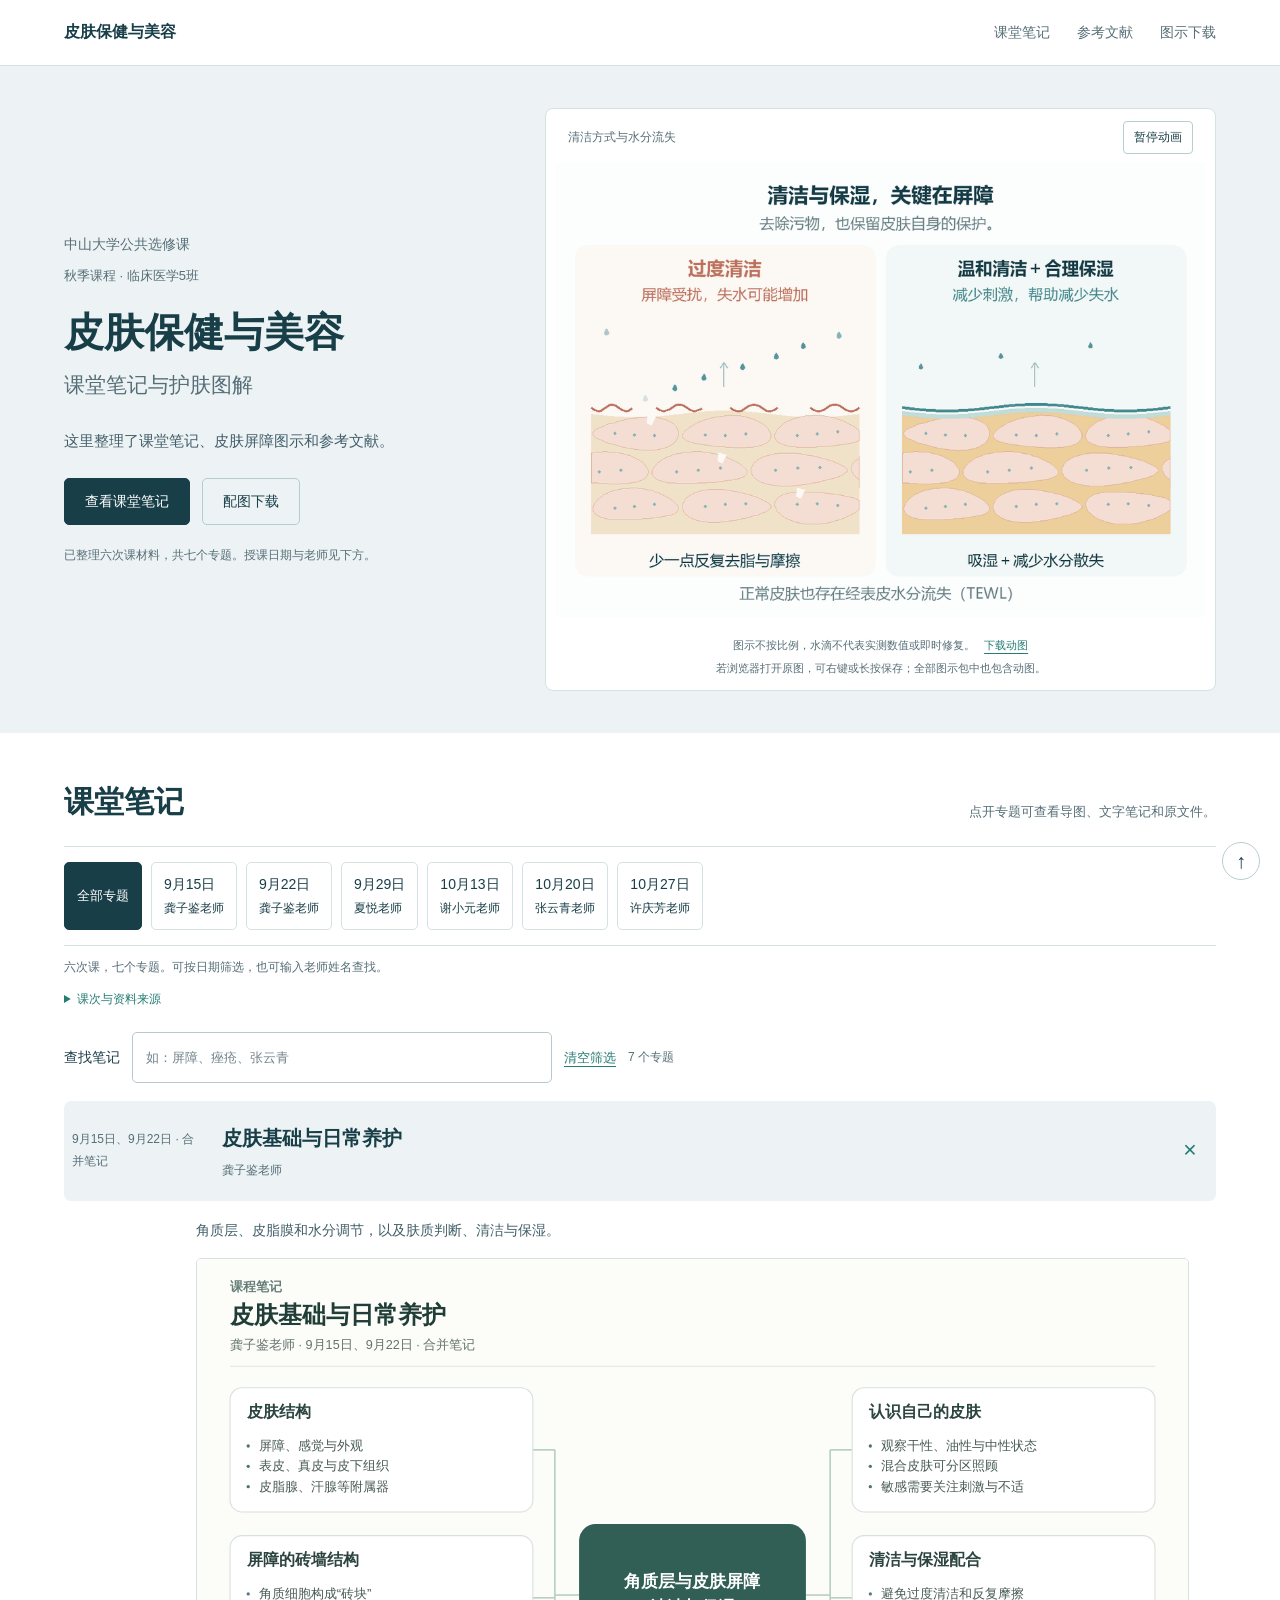
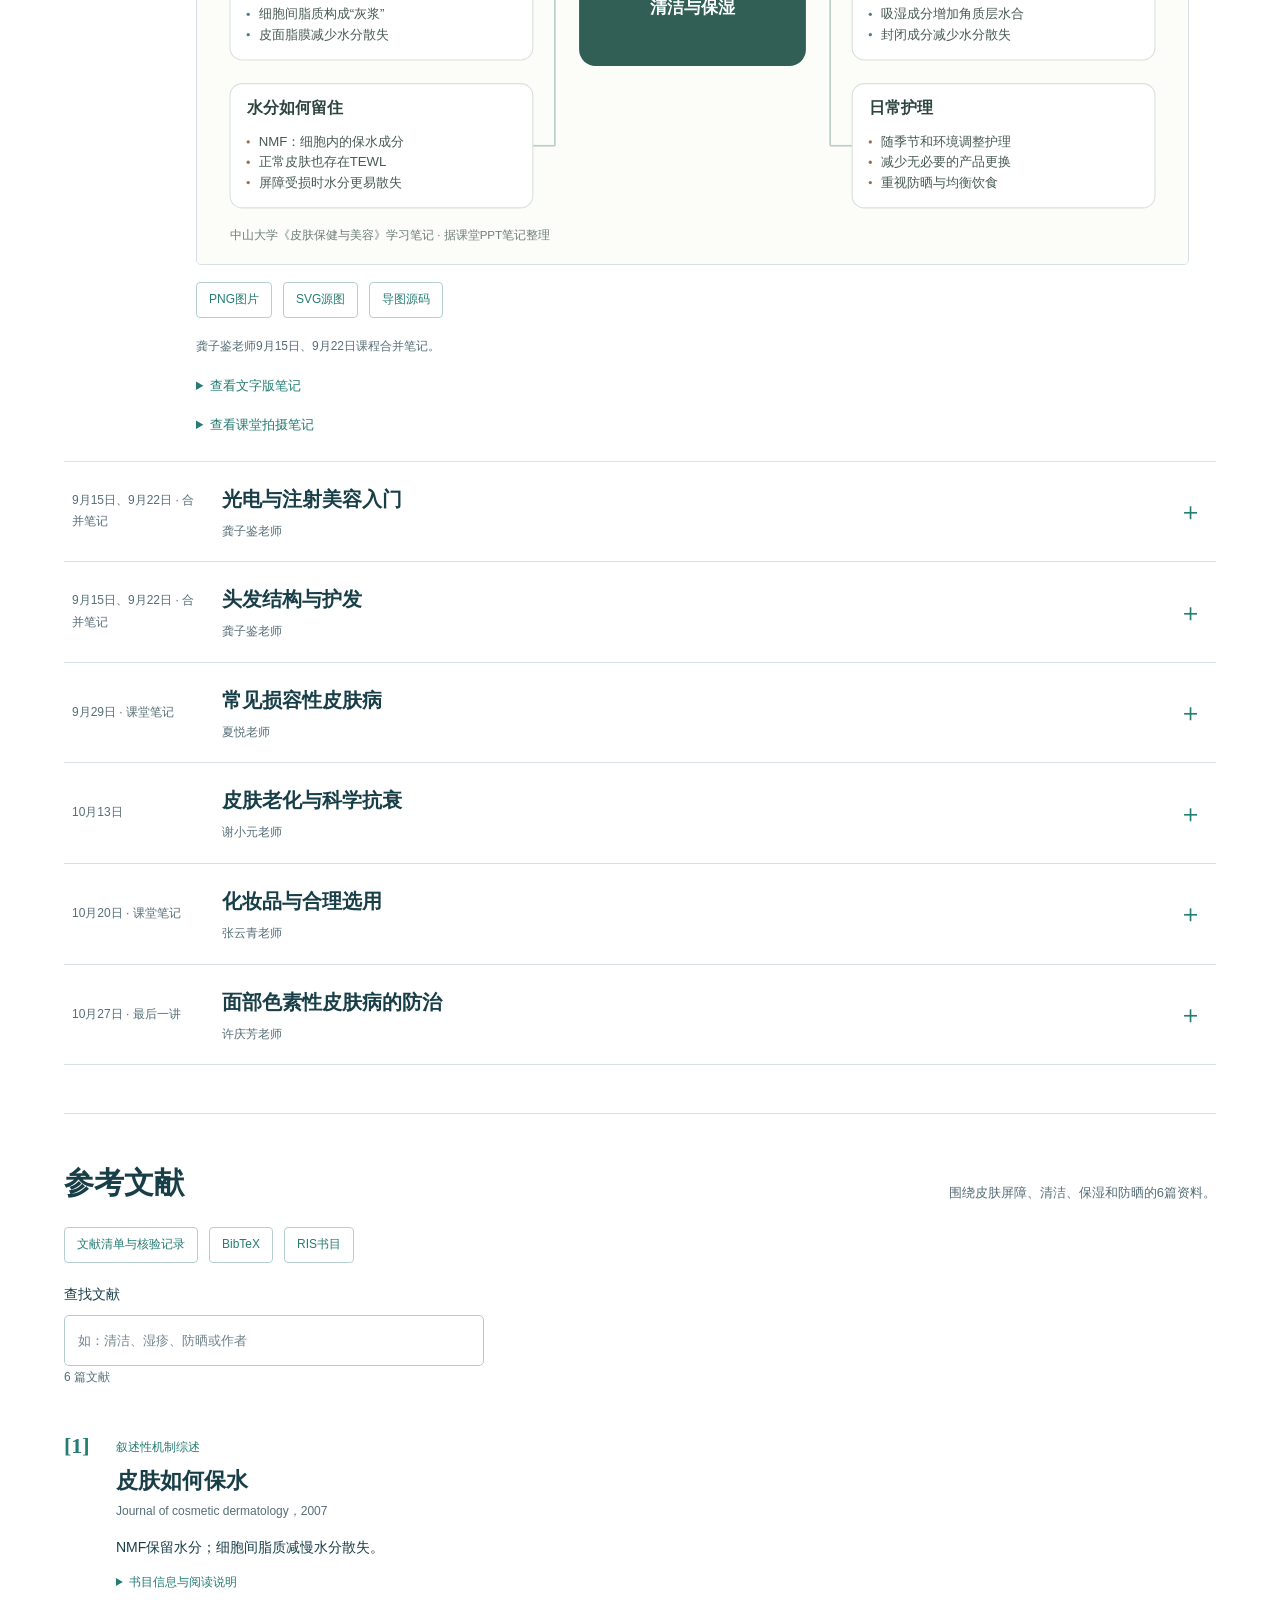
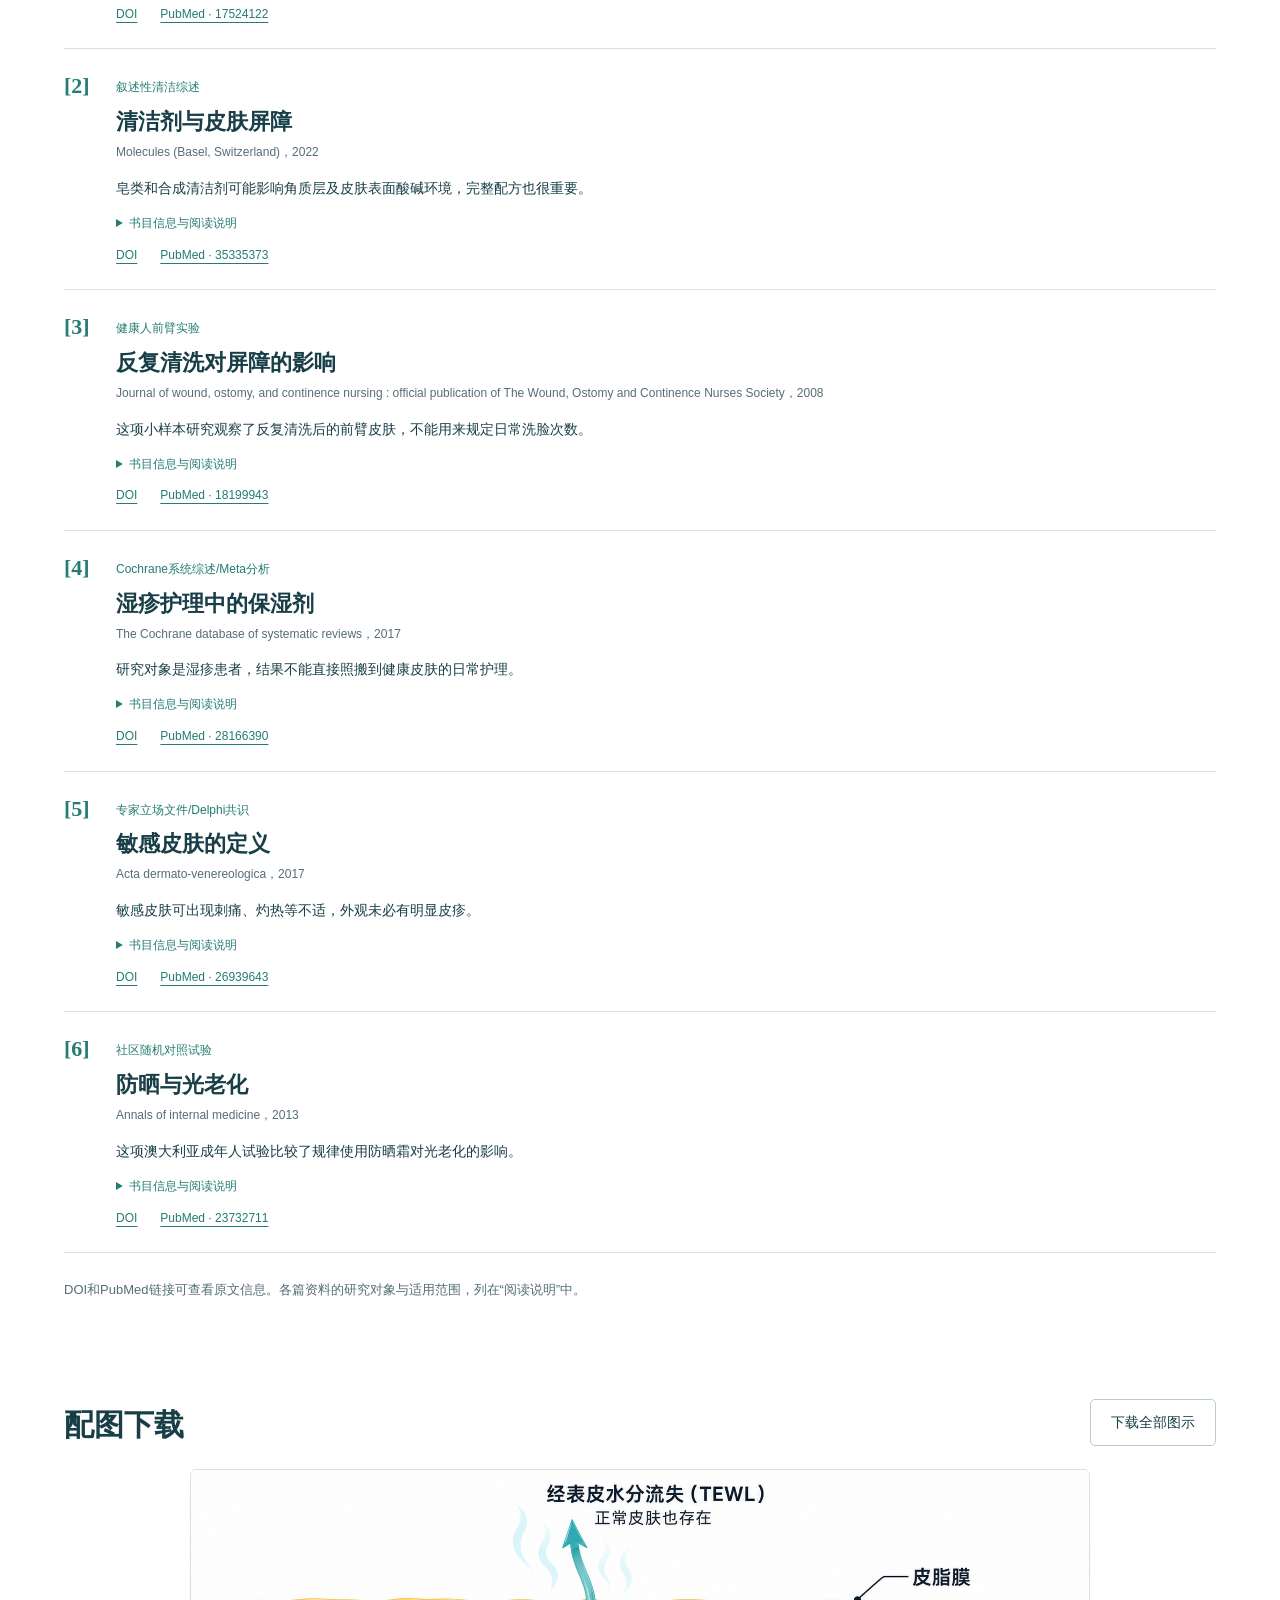
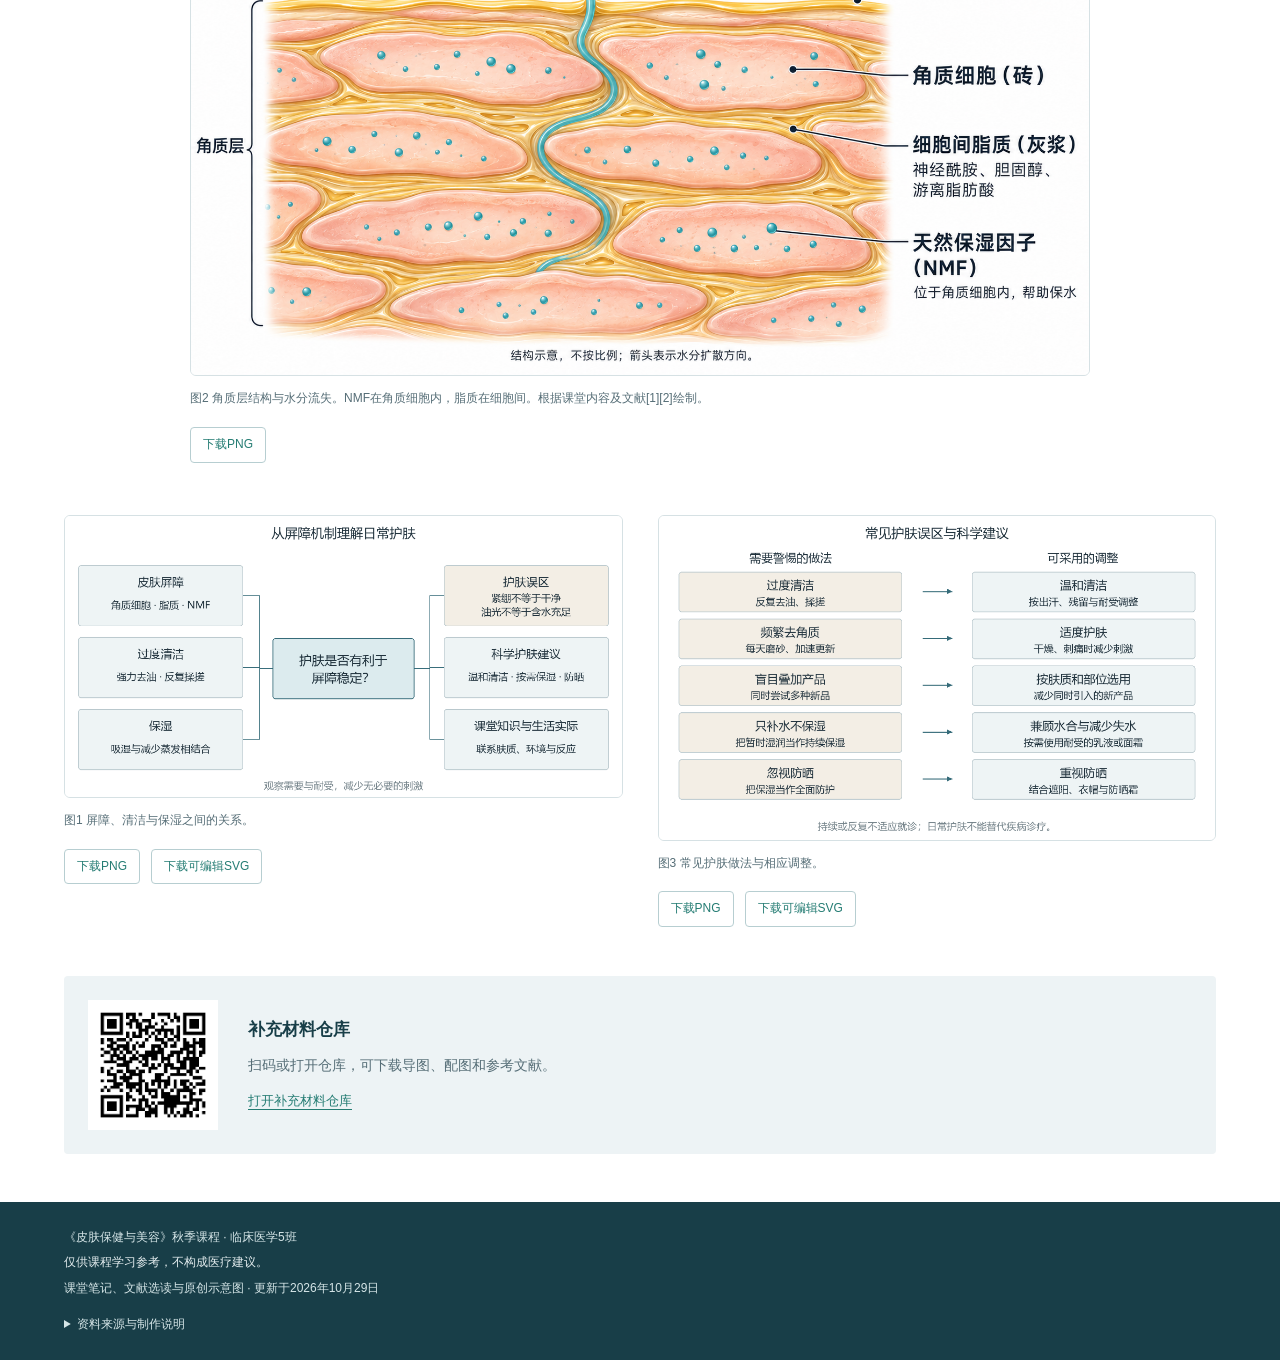
==== commit d5e7f60d: "Correct course chronology and teaching attribution; refine notes and diagrams" ====
--- a/docs/index.html
+++ b/docs/index.html
@@ -4,25 +4,25 @@
 <meta name="theme-color" content="#183e48"><title>皮肤保健与美容 · 课程笔记</title><link rel="icon" href="assets/favicon.svg" type="image/svg+xml"><link rel="stylesheet" href="style.css"></head>
 <body><a class="skip" href="#main">跳到正文</a>
 <header class="site-header"><a class="brand" href="#top">皮肤保健与美容<span class="brand-sub">课程笔记</span></a><nav aria-label="主要导航"><a href="#lessons">课堂笔记</a><a href="#references">参考文献</a><a href="#figures">图示下载</a></nav></header>
-<main id="main"><section class="hero" id="top"><div class="hero-copy"><p class="course-label">中山大学公共选修课</p><p class="course-info">秋季课程 · 临床医学5班</p><h1>皮肤保健与美容</h1><p class="hero-subtitle">课堂笔记与护肤图解</p><p class="hero-lead">洗脸后的紧绷感、反复补水仍然干燥，都可以从皮肤屏障来理解。这里整理了课上的相关知识，也放上了配图和参考文献。</p><div class="hero-actions"><a class="button primary" href="#lessons">查看课堂笔记</a><a class="button" href="#figures">配图下载</a></div><p class="hero-foot">已整理五次课材料，共七个专题。授课日期与老师见下方。</p></div><figure class="hero-figure" id="barrier-animation"><div class="motion-toolbar"><span>清洁方式与水分流失</span><button type="button" id="motion-toggle" aria-controls="hero-motion" hidden>播放动画</button></div><img id="hero-motion" src="assets/skin-barrier-poster.png" data-animation="assets/skin-barrier-comparison.gif" data-poster="assets/skin-barrier-poster.png" width="1200" height="840" alt="动态对照：过度清洁可扰动屏障、增加失水；温和清洁与合理保湿帮助减少失水。正常皮肤也有TEWL。"><figcaption>水滴表示扩散方向与机制差异，不代表实测数值或即时修复。<a href="assets/skin-barrier-comparison.gif" download="skin-barrier-comparison.gif">下载动图</a><span class="download-hint">若浏览器打开原图，可右键或长按保存；全部图示包中也包含动图。</span></figcaption></figure></section>
+<main id="main"><section class="hero" id="top"><div class="hero-copy"><p class="course-label">中山大学公共选修课</p><p class="course-info">秋季课程 · 临床医学5班</p><h1>皮肤保健与美容</h1><p class="hero-subtitle">课堂笔记与护肤图解</p><p class="hero-lead">这里整理了课堂笔记、皮肤屏障图示和参考文献。</p><div class="hero-actions"><a class="button primary" href="#lessons">查看课堂笔记</a><a class="button" href="#figures">配图下载</a></div><p class="hero-foot">已整理六次课材料，共七个专题。授课日期与老师见下方。</p></div><figure class="hero-figure" id="barrier-animation"><div class="motion-toolbar"><span>清洁方式与水分流失</span><button type="button" id="motion-toggle" aria-controls="hero-motion" hidden>播放动画</button></div><img id="hero-motion" src="assets/skin-barrier-poster.png" data-animation="assets/skin-barrier-comparison.gif" data-poster="assets/skin-barrier-poster.png" width="1200" height="840" alt="动态对照：过度清洁可扰动屏障、增加失水；温和清洁与合理保湿帮助减少失水。正常皮肤也有TEWL。"><figcaption>图示不按比例，水滴不代表实测数值或即时修复。<a href="assets/skin-barrier-comparison.gif" download="skin-barrier-comparison.gif">下载动图</a><span class="download-hint">若浏览器打开原图，可右键或长按保存；全部图示包中也包含动图。</span></figcaption></figure></section>
 <section class="section lessons-section" id="lessons"><div class="section-heading"><div><h2>课堂笔记</h2></div><p>点开专题可查看导图、文字笔记和原文件。</p></div>
 <div class="course-timeline" role="group" aria-label="按课次筛选笔记">
 <button type="button" data-date-filter="all" aria-pressed="true">全部专题</button>
 <button type="button" data-date-filter="2026-09-15" aria-pressed="false"><time datetime="2026-09-15">9月15日</time><span>龚子鉴老师</span></button>
 <button type="button" data-date-filter="2026-09-22" aria-pressed="false"><time datetime="2026-09-22">9月22日</time><span>龚子鉴老师</span></button>
 <button type="button" data-date-filter="2026-09-29" aria-pressed="false"><time datetime="2026-09-29">9月29日</time><span>夏悦老师</span></button>
-<button type="button" data-date-filter="2026-10-20" aria-pressed="false"><time datetime="2026-10-20">10月20日</time><span>张云青老师</span></button>
+<button type="button" data-date-filter="2026-10-13" aria-pressed="false"><time datetime="2026-10-13">10月13日</time><span>谢小元老师</span></button><button type="button" data-date-filter="2026-10-20" aria-pressed="false"><time datetime="2026-10-20">10月20日</time><span>张云青老师</span></button>
 <button type="button" data-date-filter="2026-10-27" aria-pressed="false"><time datetime="2026-10-27">10月27日</time><span>许庆芳老师</span></button>
-<button type="button" data-date-filter="unassigned" aria-pressed="false">日期待核</button></div>
-<p class="source-note" id="date-filter-note" role="status" aria-live="polite">9月15日和22日共用3个专题，现有笔记未逐日划分。</p>
-<details class="course-source"><summary>课次与资料来源</summary><p>9月15日、22日龚子鉴老师的笔记合并整理，内容未逐日划分。9月29日夏悦老师讲授常见损容性皮肤病；10月20日张云青老师讲授化妆品相关知识；10月27日为许庆芳老师的最后一讲《面部色素性皮肤病的防治》。抗老化专题的授课老师和日期仍待确认。</p></details>
+</div>
+<p class="source-note" id="date-filter-note" role="status" aria-live="polite">六次课，七个专题。可按日期筛选，也可输入老师姓名查找。</p>
+<details class="course-source"><summary>课次与资料来源</summary><p>9月15日、22日为龚子鉴老师的课程，笔记分为皮肤基础、光电与注射美容、头发与护发三个专题；9月29日夏悦老师讲授常见损容性皮肤病；10月13日谢小元老师的课程对应抗老化专题；10月20日张云青老师讲授化妆品相关知识；10月27日许庆芳老师讲授面部色素性皮肤病，为最后一讲。</p></details>
 <div class="filter-bar"><label for="lesson-search">查找笔记</label><input id="lesson-search" type="search" placeholder="如：屏障、痤疮、张云青" autocomplete="off"><button type="button" class="reset-filter" id="reset-lessons">清空筛选</button><span id="lesson-count" role="status" aria-live="polite"></span></div><div class="lesson-list"><details class="lesson" id="skin-foundations" data-dates="2026-09-15 2026-09-22" data-search="皮肤基础与日常养护 角质层、皮脂膜和水分调节，以及肤质判断、清洁与保湿。 龚子鉴老师 9月15日、9月22日 · 合并笔记 &lt;li&gt;&lt;strong&gt;皮肤结构&lt;/strong&gt;&lt;ul&gt;&lt;li&gt;维护皮肤健康与美观&lt;/li&gt;&lt;li&gt;表皮、真皮与皮下组织&lt;/li&gt;&lt;li&gt;皮脂腺等附属器参与功能&lt;/li&gt;&lt;/ul&gt;&lt;/li&gt;&lt;li&gt;&lt;strong&gt;屏障的砖墙结构&lt;/strong&gt;&lt;ul&gt;&lt;li&gt;角质细胞构成“砖块”&lt;/li&gt;&lt;li&gt;细胞间脂质构成“灰浆”&lt;/li&gt;&lt;li&gt;皮面脂膜有助减少水分散失&lt;/li&gt;&lt;/ul&gt;&lt;/li&gt;&lt;li&gt;&lt;strong&gt;水分如何留住&lt;/strong&gt;&lt;ul&gt;&lt;li&gt;NMF帮助角质层保水&lt;/li&gt;&lt;li&gt;正常皮肤也存在TEWL&lt;/li&gt;&lt;li&gt;屏障受损时水分更易散失&lt;/li&gt;&lt;/ul&gt;&lt;/li&gt;&lt;li&gt;&lt;strong&gt;认识自己的皮肤&lt;/strong&gt;&lt;ul&gt;&lt;li&gt;观察干性、油性与中性状态&lt;/li&gt;&lt;li&gt;混合皮肤可分区照顾&lt;/li&gt;&lt;li&gt;敏感需要关注刺激与不适&lt;/li&gt;&lt;/ul&gt;&lt;/li&gt;&lt;li&gt;&lt;strong&gt;清洁与保湿配合&lt;/strong&gt;&lt;ul&gt;&lt;li&gt;避免过强清洁和反复摩擦&lt;/li&gt;&lt;li&gt;吸湿成分帮助增加含水量&lt;/li&gt;&lt;li&gt;封闭性成分帮助减少失水&lt;/li&gt;&lt;/ul&gt;&lt;/li&gt;&lt;li&gt;&lt;strong&gt;日常护理&lt;/strong&gt;&lt;ul&gt;&lt;li&gt;随季节和环境调整护理&lt;/li&gt;&lt;li&gt;减少无必要的产品更换&lt;/li&gt;&lt;li&gt;重视防晒与均衡饮食&lt;/li&gt;&lt;/ul&gt;&lt;/li&gt; " open>
       <summary><span class="lesson-date">9月15日、9月22日 · 合并笔记</span><span><span class="lesson-title">皮肤基础与日常养护</span><span class="teacher">龚子鉴老师</span></span><span class="toggle" aria-hidden="true">＋</span></summary>
       <div class="lesson-body"><p class="lesson-summary">角质层、皮脂膜和水分调节，以及肤质判断、清洁与保湿。</p>
       <a class="map-link" href="assets/lessons/skin-foundations.svg" target="_blank" rel="noopener" aria-label="放大查看皮肤基础与日常养护思维导图"><img src="assets/lessons/skin-foundations.svg" alt="皮肤基础与日常养护思维导图" loading="lazy"></a>
       <div class="download-row"><a class="download" href="assets/lessons/skin-foundations.png" download>PNG图片</a><a class="download" href="assets/lessons/skin-foundations.svg" download>SVG源图</a><a class="download" href="assets/lessons/skin-foundations.mmd" download>导图源码</a></div>
       <p class="source-note">龚子鉴老师9月15日、9月22日课程合并笔记。</p>
-      <details class="text-map"><summary>查看文字版笔记</summary><ul class="branch-list"><li><strong>皮肤结构</strong><ul><li>维护皮肤健康与美观</li><li>表皮、真皮与皮下组织</li><li>皮脂腺等附属器参与功能</li></ul></li><li><strong>屏障的砖墙结构</strong><ul><li>角质细胞构成“砖块”</li><li>细胞间脂质构成“灰浆”</li><li>皮面脂膜有助减少水分散失</li></ul></li><li><strong>水分如何留住</strong><ul><li>NMF帮助角质层保水</li><li>正常皮肤也存在TEWL</li><li>屏障受损时水分更易散失</li></ul></li><li><strong>认识自己的皮肤</strong><ul><li>观察干性、油性与中性状态</li><li>混合皮肤可分区照顾</li><li>敏感需要关注刺激与不适</li></ul></li><li><strong>清洁与保湿配合</strong><ul><li>避免过强清洁和反复摩擦</li><li>吸湿成分帮助增加含水量</li><li>封闭性成分帮助减少失水</li></ul></li><li><strong>日常护理</strong><ul><li>随季节和环境调整护理</li><li>减少无必要的产品更换</li><li>重视防晒与均衡饮食</li></ul></li></ul></details>
+      <details class="text-map"><summary>查看文字版笔记</summary><ul class="branch-list"><li><strong>皮肤结构</strong><ul><li>表皮、真皮与皮下组织</li><li>皮肤附属器包括皮脂腺、汗腺、毛发和甲。</li></ul></li><li><strong>屏障的砖墙结构</strong><ul><li>角质细胞像砖，细胞间脂质像灰浆，共同构成角质层屏障。</li><li>皮脂腺分泌物参与形成皮面脂膜，减少表面水分散失。</li></ul></li><li><strong>水分如何留住</strong><ul><li>天然保湿因子（NMF）位于角质细胞内，含氨基酸等吸湿成分，能保留水分。</li><li>易错点：正常皮肤也存在经表皮水分流失（TEWL）。</li><li>屏障受损时，水分可能更容易散失。</li></ul></li><li><strong>认识自己的皮肤</strong><ul><li>观察干性、油性与中性状态</li><li>混合皮肤可分区照顾</li><li>留意皮肤对刺激的反应</li></ul></li><li><strong>清洁与保湿配合</strong><ul><li>过度清洁：清洁频率、强度或摩擦超过皮肤当下的需要与耐受。</li><li>吸湿成分增加角质层水合。</li><li>封闭性成分减少水分散失。</li></ul></li><li><strong>日常护理</strong><ul><li>随季节和环境调整护理</li><li>减少无必要的产品更换</li><li>重视防晒与均衡饮食</li></ul></li></ul></details>
       <details class="text-map classroom-photo"><summary>查看课堂拍摄笔记</summary><figure><img src="assets/classroom-cleansing.jpg" alt="课堂PPT照片：合理选择化妆品，提及皮肤表面环境与皮脂膜" loading="lazy"><figcaption>龚子鉴老师前两次课的合并笔记：清洁产品与皮脂膜。课堂拍摄，保留原貌。产品耐受还受完整配方和使用方式影响，不能只凭弱酸性标签判断。</figcaption></figure></details>
       </div></details><details class="lesson" id="light-and-injection" data-dates="2026-09-15 2026-09-22" data-search="光电与注射美容入门 激光、强脉冲光、肉毒毒素和透明质酸填充的原理与风险。 龚子鉴老师 9月15日、9月22日 · 合并笔记 &lt;li&gt;&lt;strong&gt;光与组织相互作用&lt;/strong&gt;&lt;ul&gt;&lt;li&gt;光可反射、散射、透过或吸收&lt;/li&gt;&lt;li&gt;黑色素、血红蛋白和水是靶基&lt;/li&gt;&lt;li&gt;不同波长的吸收特征不同&lt;/li&gt;&lt;/ul&gt;&lt;/li&gt;&lt;li&gt;&lt;strong&gt;读懂激光参数&lt;/strong&gt;&lt;ul&gt;&lt;li&gt;波长关联靶组织与作用深度&lt;/li&gt;&lt;li&gt;脉冲宽度影响热作用过程&lt;/li&gt;&lt;li&gt;能量密度关系疗效与风险&lt;/li&gt;&lt;/ul&gt;&lt;/li&gt;&lt;li&gt;&lt;strong&gt;强脉冲光&lt;/strong&gt;&lt;ul&gt;&lt;li&gt;IPL使用宽谱脉冲光&lt;/li&gt;&lt;li&gt;滤光片改变可用光谱范围&lt;/li&gt;&lt;li&gt;选择性光热作用&lt;/li&gt;&lt;/ul&gt;&lt;/li&gt;&lt;li&gt;&lt;strong&gt;肉毒毒素注射&lt;/strong&gt;&lt;ul&gt;&lt;li&gt;作用于神经肌肉信号传递&lt;/li&gt;&lt;li&gt;课堂区分经典与微滴注射&lt;/li&gt;&lt;li&gt;注射层次与目标组织相关&lt;/li&gt;&lt;/ul&gt;&lt;/li&gt;&lt;li&gt;&lt;strong&gt;透明质酸与填充&lt;/strong&gt;&lt;ul&gt;&lt;li&gt;注射填充用于改善组织容积&lt;/li&gt;&lt;li&gt;选型需要考虑位置与层次&lt;/li&gt;&lt;li&gt;血管栓塞是严重并发症&lt;/li&gt;&lt;/ul&gt;&lt;/li&gt;&lt;li&gt;&lt;strong&gt;适应证与风险&lt;/strong&gt;&lt;ul&gt;&lt;li&gt;先明确想改善的具体问题&lt;/li&gt;&lt;li&gt;由正规医疗机构评估适应证&lt;/li&gt;&lt;li&gt;不把展示病例当普遍效果&lt;/li&gt;&lt;/ul&gt;&lt;/li&gt; " >
       <summary><span class="lesson-date">9月15日、9月22日 · 合并笔记</span><span><span class="lesson-title">光电与注射美容入门</span><span class="teacher">龚子鉴老师</span></span><span class="toggle" aria-hidden="true">＋</span></summary>
@@ -30,7 +30,7 @@
       <a class="map-link" href="assets/lessons/light-and-injection.svg" target="_blank" rel="noopener" aria-label="放大查看光电与注射美容入门思维导图"><img src="assets/lessons/light-and-injection.svg" alt="光电与注射美容入门思维导图" loading="lazy"></a>
       <div class="download-row"><a class="download" href="assets/lessons/light-and-injection.png" download>PNG图片</a><a class="download" href="assets/lessons/light-and-injection.svg" download>SVG源图</a><a class="download" href="assets/lessons/light-and-injection.mmd" download>导图源码</a></div>
       <p class="source-note">龚子鉴老师前两次课程合并笔记中的光电与注射专题。</p>
-      <details class="text-map"><summary>查看文字版笔记</summary><ul class="branch-list"><li><strong>光与组织相互作用</strong><ul><li>光可反射、散射、透过或吸收</li><li>黑色素、血红蛋白和水是靶基</li><li>不同波长的吸收特征不同</li></ul></li><li><strong>读懂激光参数</strong><ul><li>波长关联靶组织与作用深度</li><li>脉冲宽度影响热作用过程</li><li>能量密度关系疗效与风险</li></ul></li><li><strong>强脉冲光</strong><ul><li>IPL使用宽谱脉冲光</li><li>滤光片改变可用光谱范围</li><li>选择性光热作用</li></ul></li><li><strong>肉毒毒素注射</strong><ul><li>作用于神经肌肉信号传递</li><li>课堂区分经典与微滴注射</li><li>注射层次与目标组织相关</li></ul></li><li><strong>透明质酸与填充</strong><ul><li>注射填充用于改善组织容积</li><li>选型需要考虑位置与层次</li><li>血管栓塞是严重并发症</li></ul></li><li><strong>适应证与风险</strong><ul><li>先明确想改善的具体问题</li><li>由正规医疗机构评估适应证</li><li>不把展示病例当普遍效果</li></ul></li></ul></details>
+      <details class="text-map"><summary>查看文字版笔记</summary><ul class="branch-list"><li><strong>光与组织相互作用</strong><ul><li>光可反射、散射、透过或吸收</li><li>黑色素、血红蛋白和水都是靶基；不同波长的吸收特征不同。</li></ul></li><li><strong>读懂激光参数</strong><ul><li>波长关联靶组织与作用深度</li><li>脉冲宽度指光作用于组织的时间，与热作用过程有关。</li><li>能量密度是单位面积上的能量，与疗效和风险有关。</li></ul></li><li><strong>强脉冲光</strong><ul><li>IPL使用宽谱脉冲光</li><li>滤光片改变可用光谱范围</li><li>选择性光热作用</li></ul></li><li><strong>肉毒毒素注射</strong><ul><li>肉毒毒素影响神经末梢的递质释放，改变神经与肌肉之间的信号传递。</li><li>课堂区分经典与微滴注射</li><li>注射层次与目标组织相关</li></ul></li><li><strong>透明质酸与填充</strong><ul><li>注射填充用于改善组织容积</li><li>选型需要考虑位置与层次</li><li>血管栓塞是严重并发症</li></ul></li><li><strong>适应证与风险</strong><ul><li>明确希望改善的部位和问题</li><li>由正规医疗机构评估适应证</li><li>易错点：展示病例不能代表普遍效果。</li></ul></li></ul></details>
       
       </div></details><details class="lesson" id="hair-care" data-dates="2026-09-15 2026-09-22" data-search="头发结构与护发 毛干和毛囊的结构、生长周期，以及烫发和高温造成的损伤。 龚子鉴老师 9月15日、9月22日 · 合并笔记 &lt;li&gt;&lt;strong&gt;头发与外观&lt;/strong&gt;&lt;ul&gt;&lt;li&gt;毛发是外观的重要组成&lt;/li&gt;&lt;li&gt;发型影响面部修饰效果&lt;/li&gt;&lt;li&gt;发质与发量需要分别观察&lt;/li&gt;&lt;/ul&gt;&lt;/li&gt;&lt;li&gt;&lt;strong&gt;毛干的组织结构&lt;/strong&gt;&lt;ul&gt;&lt;li&gt;主要结构蛋白是角蛋白&lt;/li&gt;&lt;li&gt;毛小皮位于毛干外层&lt;/li&gt;&lt;li&gt;毛皮质影响强度和弹性&lt;/li&gt;&lt;/ul&gt;&lt;/li&gt;&lt;li&gt;&lt;strong&gt;毛囊的生长周期&lt;/strong&gt;&lt;ul&gt;&lt;li&gt;生长期持续形成毛发&lt;/li&gt;&lt;li&gt;退行期后进入休止期&lt;/li&gt;&lt;li&gt;不同毛囊的周期并不同步&lt;/li&gt;&lt;/ul&gt;&lt;/li&gt;&lt;li&gt;&lt;strong&gt;影响生长的因素&lt;/strong&gt;&lt;ul&gt;&lt;li&gt;遗传与激素参与调节&lt;/li&gt;&lt;li&gt;营养状态与毛发生长有关&lt;/li&gt;&lt;li&gt;理化因素也可影响发质&lt;/li&gt;&lt;/ul&gt;&lt;/li&gt;&lt;li&gt;&lt;strong&gt;烫发相关损伤&lt;/strong&gt;&lt;ul&gt;&lt;li&gt;烫发会改变毛干化学结构&lt;/li&gt;&lt;li&gt;毛小皮损伤可使表面粗糙&lt;/li&gt;&lt;li&gt;反复损伤可导致分叉折断&lt;/li&gt;&lt;/ul&gt;&lt;/li&gt;&lt;li&gt;&lt;strong&gt;物理损伤与养护&lt;/strong&gt;&lt;ul&gt;&lt;li&gt;减少反复高温与粗暴摩擦&lt;/li&gt;&lt;li&gt;避免头发缠结时用力梳拉&lt;/li&gt;&lt;li&gt;洗护重点兼顾头皮与毛干&lt;/li&gt;&lt;/ul&gt;&lt;/li&gt; " >
       <summary><span class="lesson-date">9月15日、9月22日 · 合并笔记</span><span><span class="lesson-title">头发结构与护发</span><span class="teacher">龚子鉴老师</span></span><span class="toggle" aria-hidden="true">＋</span></summary>
@@ -38,7 +38,7 @@
       <a class="map-link" href="assets/lessons/hair-care.svg" target="_blank" rel="noopener" aria-label="放大查看头发结构与护发思维导图"><img src="assets/lessons/hair-care.svg" alt="头发结构与护发思维导图" loading="lazy"></a>
       <div class="download-row"><a class="download" href="assets/lessons/hair-care.png" download>PNG图片</a><a class="download" href="assets/lessons/hair-care.svg" download>SVG源图</a><a class="download" href="assets/lessons/hair-care.mmd" download>导图源码</a></div>
       <p class="source-note">龚子鉴老师前两次课程合并笔记中的毛发专题。</p>
-      <details class="text-map"><summary>查看文字版笔记</summary><ul class="branch-list"><li><strong>头发与外观</strong><ul><li>毛发是外观的重要组成</li><li>发型影响面部修饰效果</li><li>发质与发量需要分别观察</li></ul></li><li><strong>毛干的组织结构</strong><ul><li>主要结构蛋白是角蛋白</li><li>毛小皮位于毛干外层</li><li>毛皮质影响强度和弹性</li></ul></li><li><strong>毛囊的生长周期</strong><ul><li>生长期持续形成毛发</li><li>退行期后进入休止期</li><li>不同毛囊的周期并不同步</li></ul></li><li><strong>影响生长的因素</strong><ul><li>遗传与激素参与调节</li><li>营养状态与毛发生长有关</li><li>理化因素也可影响发质</li></ul></li><li><strong>烫发相关损伤</strong><ul><li>烫发会改变毛干化学结构</li><li>毛小皮损伤可使表面粗糙</li><li>反复损伤可导致分叉折断</li></ul></li><li><strong>物理损伤与养护</strong><ul><li>减少反复高温与粗暴摩擦</li><li>避免头发缠结时用力梳拉</li><li>洗护重点兼顾头皮与毛干</li></ul></li></ul></details>
+      <details class="text-map"><summary>查看文字版笔记</summary><ul class="branch-list"><li><strong>头发与外观</strong><ul><li>毛发是外观的重要组成</li><li>发型影响面部修饰效果</li><li>易错点：发质与发量不能混为一谈。</li></ul></li><li><strong>毛干的组织结构</strong><ul><li>主要结构蛋白是角蛋白</li><li>毛小皮位于毛干外层，由鳞片样细胞重叠而成。</li><li>毛皮质是毛干的主要部分，关系头发的强度和弹性。</li></ul></li><li><strong>毛囊的生长周期</strong><ul><li>生长期形成毛发，退行期之后进入休止期。</li><li>不同毛囊的周期并不同步</li></ul></li><li><strong>影响生长的因素</strong><ul><li>遗传与激素参与调节</li><li>营养状态与毛发生长有关</li><li>理化因素也可影响发质</li></ul></li><li><strong>烫发相关损伤</strong><ul><li>烫发会改变毛干内的二硫键，反复损伤可使毛干变脆。</li><li>毛小皮损伤可使表面粗糙</li><li>反复损伤可导致分叉折断</li></ul></li><li><strong>物理损伤与养护</strong><ul><li>减少反复高温与粗暴摩擦</li><li>避免头发缠结时用力梳拉</li><li>洗护重点兼顾头皮与毛干</li></ul></li></ul></details>
       
       </div></details><details class="lesson" id="common-dermatoses" data-dates="2026-09-29" data-search="常见损容性皮肤病 痤疮、玫瑰痤疮、脂溢性皮炎与白癜风的课堂要点。 夏悦老师 9月29日 · 课堂笔记 &lt;li&gt;&lt;strong&gt;认识疾病范围&lt;/strong&gt;&lt;ul&gt;&lt;li&gt;涉及外露部位皮肤与外观&lt;/li&gt;&lt;li&gt;附属器、色素及皮炎问题并存&lt;/li&gt;&lt;li&gt;关注皮损的具体表现&lt;/li&gt;&lt;/ul&gt;&lt;/li&gt;&lt;li&gt;&lt;strong&gt;痤疮为何发生&lt;/strong&gt;&lt;ul&gt;&lt;li&gt;皮脂分泌与毛囊口角化改变&lt;/li&gt;&lt;li&gt;痤疮相关微生物参与过程&lt;/li&gt;&lt;li&gt;炎症贯穿疾病发展&lt;/li&gt;&lt;/ul&gt;&lt;/li&gt;&lt;li&gt;&lt;strong&gt;痤疮的护理与治疗&lt;/strong&gt;&lt;ul&gt;&lt;li&gt;避免过度清洗和挤压皮损&lt;/li&gt;&lt;li&gt;保湿与分区护理同样重要&lt;/li&gt;&lt;li&gt;由医师按严重程度选择治疗&lt;/li&gt;&lt;/ul&gt;&lt;/li&gt;&lt;li&gt;&lt;strong&gt;识别玫瑰痤疮&lt;/strong&gt;&lt;ul&gt;&lt;li&gt;面中部潮红、红斑等表现&lt;/li&gt;&lt;li&gt;神经血管和免疫机制参与&lt;/li&gt;&lt;li&gt;屏障异常与微生态也受关注&lt;/li&gt;&lt;/ul&gt;&lt;/li&gt;&lt;li&gt;&lt;strong&gt;照顾易泛红的皮肤&lt;/strong&gt;&lt;ul&gt;&lt;li&gt;观察日晒、冷热等个人诱因&lt;/li&gt;&lt;li&gt;温和清洁并维护皮肤屏障&lt;/li&gt;&lt;li&gt;防晒与针对性诊疗相配合&lt;/li&gt;&lt;/ul&gt;&lt;/li&gt;&lt;li&gt;&lt;strong&gt;其他常见问题&lt;/strong&gt;&lt;ul&gt;&lt;li&gt;脂溢性皮炎：反复炎症与脱屑&lt;/li&gt;&lt;li&gt;白癜风：色素脱失性问题&lt;/li&gt;&lt;li&gt;疾病治疗不能由护肤品替代&lt;/li&gt;&lt;/ul&gt;&lt;/li&gt; " >
       <summary><span class="lesson-date">9月29日 · 课堂笔记</span><span><span class="lesson-title">常见损容性皮肤病</span><span class="teacher">夏悦老师</span></span><span class="toggle" aria-hidden="true">＋</span></summary>
@@ -46,15 +46,15 @@
       <a class="map-link" href="assets/lessons/common-dermatoses.svg" target="_blank" rel="noopener" aria-label="放大查看常见损容性皮肤病思维导图"><img src="assets/lessons/common-dermatoses.svg" alt="常见损容性皮肤病思维导图" loading="lazy"></a>
       <div class="download-row"><a class="download" href="assets/lessons/common-dermatoses.png" download>PNG图片</a><a class="download" href="assets/lessons/common-dermatoses.svg" download>SVG源图</a><a class="download" href="assets/lessons/common-dermatoses.mmd" download>导图源码</a></div>
       <p class="source-note">夏悦老师《常见损容性皮肤病》PPT笔记，9月29日。</p>
-      <details class="text-map"><summary>查看文字版笔记</summary><ul class="branch-list"><li><strong>认识疾病范围</strong><ul><li>涉及外露部位皮肤与外观</li><li>附属器、色素及皮炎问题并存</li><li>关注皮损的具体表现</li></ul></li><li><strong>痤疮为何发生</strong><ul><li>皮脂分泌与毛囊口角化改变</li><li>痤疮相关微生物参与过程</li><li>炎症贯穿疾病发展</li></ul></li><li><strong>痤疮的护理与治疗</strong><ul><li>避免过度清洗和挤压皮损</li><li>保湿与分区护理同样重要</li><li>由医师按严重程度选择治疗</li></ul></li><li><strong>识别玫瑰痤疮</strong><ul><li>面中部潮红、红斑等表现</li><li>神经血管和免疫机制参与</li><li>屏障异常与微生态也受关注</li></ul></li><li><strong>照顾易泛红的皮肤</strong><ul><li>观察日晒、冷热等个人诱因</li><li>温和清洁并维护皮肤屏障</li><li>防晒与针对性诊疗相配合</li></ul></li><li><strong>其他常见问题</strong><ul><li>脂溢性皮炎：反复炎症与脱屑</li><li>白癜风：色素脱失性问题</li><li>疾病治疗不能由护肤品替代</li></ul></li></ul></details>
+      <details class="text-map"><summary>查看文字版笔记</summary><ul class="branch-list"><li><strong>认识疾病范围</strong><ul><li>涉及外露部位皮肤与外观</li><li>附属器、色素及皮炎问题并存</li><li>关注皮损的具体表现</li></ul></li><li><strong>痤疮为何发生</strong><ul><li>皮脂分泌与毛囊口角化改变</li><li>痤疮相关微生物参与过程</li><li>炎症贯穿疾病发展</li></ul></li><li><strong>痤疮的护理与治疗</strong><ul><li>避免挤压皮损。</li><li>由医师按严重程度选择治疗</li></ul></li><li><strong>识别玫瑰痤疮</strong><ul><li>面中部潮红、红斑等表现</li><li>神经血管和免疫机制参与</li><li>屏障异常与微生态也受关注</li></ul></li><li><strong>玫瑰痤疮与诱因</strong><ul><li>观察日晒、冷热等个人诱因</li></ul></li><li><strong>其他常见问题</strong><ul><li>脂溢性皮炎：反复炎症与脱屑</li><li>白癜风：色素脱失性问题</li><li>疾病治疗不能由护肤品替代</li></ul></li></ul></details>
       
-      </div></details><details class="lesson" id="skin-aging" data-dates="unassigned" data-search="皮肤老化与科学抗衰 皮肤老化的表现、影响因素，以及防晒、保湿和医学干预。 授课老师待确认 抗老化专题 &lt;li&gt;&lt;strong&gt;老化的表现&lt;/strong&gt;&lt;ul&gt;&lt;li&gt;皮肤可出现干燥、细纹和松弛&lt;/li&gt;&lt;li&gt;脂肪分布与面部轮廓有关&lt;/li&gt;&lt;li&gt;肌肉、韧带和骨骼也在变化&lt;/li&gt;&lt;/ul&gt;&lt;/li&gt;&lt;li&gt;&lt;strong&gt;内在与外在因素&lt;/strong&gt;&lt;ul&gt;&lt;li&gt;内在老化是生理过程&lt;/li&gt;&lt;li&gt;日光与吸烟是重要外在因素&lt;/li&gt;&lt;li&gt;环境、营养和睡眠也需关注&lt;/li&gt;&lt;/ul&gt;&lt;/li&gt;&lt;li&gt;&lt;strong&gt;相关机制&lt;/strong&gt;&lt;ul&gt;&lt;li&gt;氧化应激与DNA损伤&lt;/li&gt;&lt;li&gt;细胞老化与端粒改变&lt;/li&gt;&lt;li&gt;糖基化与组织蛋白变化&lt;/li&gt;&lt;/ul&gt;&lt;/li&gt;&lt;li&gt;&lt;strong&gt;日常护理&lt;/strong&gt;&lt;ul&gt;&lt;li&gt;防晒有助减轻光老化&lt;/li&gt;&lt;li&gt;保湿与屏障护理配合&lt;/li&gt;&lt;li&gt;坚持规律生活与均衡饮食&lt;/li&gt;&lt;/ul&gt;&lt;/li&gt;&lt;li&gt;&lt;strong&gt;医学干预方式&lt;/strong&gt;&lt;ul&gt;&lt;li&gt;外用药物与功效性护肤&lt;/li&gt;&lt;li&gt;注射、换肤及光电声治疗&lt;/li&gt;&lt;li&gt;由医疗机构评估适应证&lt;/li&gt;&lt;/ul&gt;&lt;/li&gt;&lt;li&gt;&lt;strong&gt;疗效证据与风险&lt;/strong&gt;&lt;ul&gt;&lt;li&gt;机制线索不等于人体疗效&lt;/li&gt;&lt;li&gt;研究前沿不等于成熟方案&lt;/li&gt;&lt;li&gt;评估效果、风险与维持成本&lt;/li&gt;&lt;/ul&gt;&lt;/li&gt; " >
-      <summary><span class="lesson-date">抗老化专题</span><span><span class="lesson-title">皮肤老化与科学抗衰</span><span class="teacher">授课老师待确认</span></span><span class="toggle" aria-hidden="true">＋</span></summary>
+      </div></details><details class="lesson" id="skin-aging" data-dates="2026-10-13" data-search="皮肤老化与科学抗衰 皮肤老化的表现、影响因素，以及防晒、保湿和医学干预。 谢小元老师 10月13日 抗老化专题 &lt;li&gt;&lt;strong&gt;老化的表现&lt;/strong&gt;&lt;ul&gt;&lt;li&gt;皮肤可出现干燥、细纹和松弛&lt;/li&gt;&lt;li&gt;脂肪分布与面部轮廓有关&lt;/li&gt;&lt;li&gt;肌肉、韧带和骨骼也在变化&lt;/li&gt;&lt;/ul&gt;&lt;/li&gt;&lt;li&gt;&lt;strong&gt;内在与外在因素&lt;/strong&gt;&lt;ul&gt;&lt;li&gt;内在老化是生理过程&lt;/li&gt;&lt;li&gt;日光与吸烟是重要外在因素&lt;/li&gt;&lt;li&gt;环境、营养和睡眠也需关注&lt;/li&gt;&lt;/ul&gt;&lt;/li&gt;&lt;li&gt;&lt;strong&gt;相关机制&lt;/strong&gt;&lt;ul&gt;&lt;li&gt;氧化应激与DNA损伤&lt;/li&gt;&lt;li&gt;细胞老化与端粒改变&lt;/li&gt;&lt;li&gt;糖基化与组织蛋白变化&lt;/li&gt;&lt;/ul&gt;&lt;/li&gt;&lt;li&gt;&lt;strong&gt;日常护理&lt;/strong&gt;&lt;ul&gt;&lt;li&gt;防晒有助减轻光老化&lt;/li&gt;&lt;li&gt;保湿与屏障护理配合&lt;/li&gt;&lt;li&gt;坚持规律生活与均衡饮食&lt;/li&gt;&lt;/ul&gt;&lt;/li&gt;&lt;li&gt;&lt;strong&gt;医学干预方式&lt;/strong&gt;&lt;ul&gt;&lt;li&gt;外用药物与功效性护肤&lt;/li&gt;&lt;li&gt;注射、换肤及光电声治疗&lt;/li&gt;&lt;li&gt;由医疗机构评估适应证&lt;/li&gt;&lt;/ul&gt;&lt;/li&gt;&lt;li&gt;&lt;strong&gt;疗效证据与风险&lt;/strong&gt;&lt;ul&gt;&lt;li&gt;机制线索不等于人体疗效&lt;/li&gt;&lt;li&gt;研究前沿不等于成熟方案&lt;/li&gt;&lt;li&gt;评估效果、风险与维持成本&lt;/li&gt;&lt;/ul&gt;&lt;/li&gt; " >
+      <summary><span class="lesson-date">10月13日</span><span><span class="lesson-title">皮肤老化与科学抗衰</span><span class="teacher">谢小元老师</span></span><span class="toggle" aria-hidden="true">＋</span></summary>
       <div class="lesson-body"><p class="lesson-summary">皮肤老化的表现、影响因素，以及防晒、保湿和医学干预。</p>
       <a class="map-link" href="assets/lessons/skin-aging.svg" target="_blank" rel="noopener" aria-label="放大查看皮肤老化与科学抗衰思维导图"><img src="assets/lessons/skin-aging.svg" alt="皮肤老化与科学抗衰思维导图" loading="lazy"></a>
       <div class="download-row"><a class="download" href="assets/lessons/skin-aging.png" download>PNG图片</a><a class="download" href="assets/lessons/skin-aging.svg" download>SVG源图</a><a class="download" href="assets/lessons/skin-aging.mmd" download>导图源码</a></div>
-      <p class="source-note">据抗老化专题课堂资料整理，授课老师待确认。</p>
-      <details class="text-map"><summary>查看文字版笔记</summary><ul class="branch-list"><li><strong>老化的表现</strong><ul><li>皮肤可出现干燥、细纹和松弛</li><li>脂肪分布与面部轮廓有关</li><li>肌肉、韧带和骨骼也在变化</li></ul></li><li><strong>内在与外在因素</strong><ul><li>内在老化是生理过程</li><li>日光与吸烟是重要外在因素</li><li>环境、营养和睡眠也需关注</li></ul></li><li><strong>相关机制</strong><ul><li>氧化应激与DNA损伤</li><li>细胞老化与端粒改变</li><li>糖基化与组织蛋白变化</li></ul></li><li><strong>日常护理</strong><ul><li>防晒有助减轻光老化</li><li>保湿与屏障护理配合</li><li>坚持规律生活与均衡饮食</li></ul></li><li><strong>医学干预方式</strong><ul><li>外用药物与功效性护肤</li><li>注射、换肤及光电声治疗</li><li>由医疗机构评估适应证</li></ul></li><li><strong>疗效证据与风险</strong><ul><li>机制线索不等于人体疗效</li><li>研究前沿不等于成熟方案</li><li>评估效果、风险与维持成本</li></ul></li></ul></details>
+      <p class="source-note">谢小元老师10月13日课程笔记，按课表与材料顺序归档。</p>
+      <details class="text-map"><summary>查看文字版笔记</summary><ul class="branch-list"><li><strong>老化的表现</strong><ul><li>皮肤可出现干燥、细纹和松弛</li><li>脂肪分布与面部轮廓有关</li><li>肌肉、韧带和骨骼也在变化</li></ul></li><li><strong>内在与外在因素</strong><ul><li>内在老化是生理过程</li><li>日光与吸烟是重要外在因素</li><li>环境、营养和睡眠也需关注</li></ul></li><li><strong>相关机制</strong><ul><li>氧化应激与DNA损伤</li><li>细胞老化与端粒改变</li><li>糖基化与组织蛋白变化</li></ul></li><li><strong>日常护理</strong><ul><li>防晒可减轻光老化。</li><li>保湿与屏障护理配合</li><li>坚持规律生活与均衡饮食</li></ul></li><li><strong>医学干预方式</strong><ul><li>外用药物与功效性护肤</li><li>注射、换肤及光电声治疗</li><li>由医疗机构评估适应证</li></ul></li><li><strong>疗效证据与风险</strong><ul><li>机制线索不等于人体疗效</li><li>研究前沿不等于成熟方案</li><li>评估效果、风险与维持成本</li></ul></li></ul></details>
       
       </div></details><details class="lesson" id="cosmetics" data-dates="2026-10-20" data-search="化妆品与合理选用 化妆品配方、保湿与防晒，以及使用后可能出现的不良反应。 张云青老师 10月20日 · 课堂笔记 &lt;li&gt;&lt;strong&gt;产品用途&lt;/strong&gt;&lt;ul&gt;&lt;li&gt;化妆品与药品的目的不同&lt;/li&gt;&lt;li&gt;清洁、护肤与彩妆各有用途&lt;/li&gt;&lt;li&gt;产品层级不等于步骤越多越好&lt;/li&gt;&lt;/ul&gt;&lt;/li&gt;&lt;li&gt;&lt;strong&gt;配方组成&lt;/strong&gt;&lt;ul&gt;&lt;li&gt;基质常由油相和水相构成&lt;/li&gt;&lt;li&gt;辅料关系稳定与使用感&lt;/li&gt;&lt;li&gt;功效需要结合配方与评价&lt;/li&gt;&lt;/ul&gt;&lt;/li&gt;&lt;li&gt;&lt;strong&gt;保湿的两条路径&lt;/strong&gt;&lt;ul&gt;&lt;li&gt;吸湿成分帮助吸住水分&lt;/li&gt;&lt;li&gt;封闭性成分帮助减少蒸发&lt;/li&gt;&lt;li&gt;化妆水的保湿能力有限&lt;/li&gt;&lt;/ul&gt;&lt;/li&gt;&lt;li&gt;&lt;strong&gt;功效看机制与证据&lt;/strong&gt;&lt;ul&gt;&lt;li&gt;抗皱涉及保湿与损伤防护&lt;/li&gt;&lt;li&gt;提亮涉及黑素生成和代谢&lt;/li&gt;&lt;li&gt;细胞实验不能替代人体评价&lt;/li&gt;&lt;/ul&gt;&lt;/li&gt;&lt;li&gt;&lt;strong&gt;防晒与肤质匹配&lt;/strong&gt;&lt;ul&gt;&lt;li&gt;防晒剂帮助减少紫外线影响&lt;/li&gt;&lt;li&gt;SPF主要反映UVB防护能力&lt;/li&gt;&lt;li&gt;不同部位可调整产品质地&lt;/li&gt;&lt;/ul&gt;&lt;/li&gt;&lt;li&gt;&lt;strong&gt;使用后的不良反应&lt;/strong&gt;&lt;ul&gt;&lt;li&gt;留意刺激、过敏及光反应&lt;/li&gt;&lt;li&gt;长痘或色素变化也应观察&lt;/li&gt;&lt;li&gt;减少刺激并及时评估持续症状&lt;/li&gt;&lt;/ul&gt;&lt;/li&gt; " >
       <summary><span class="lesson-date">10月20日 · 课堂笔记</span><span><span class="lesson-title">化妆品与合理选用</span><span class="teacher">张云青老师</span></span><span class="toggle" aria-hidden="true">＋</span></summary>
@@ -62,7 +62,7 @@
       <a class="map-link" href="assets/lessons/cosmetics.svg" target="_blank" rel="noopener" aria-label="放大查看化妆品与合理选用思维导图"><img src="assets/lessons/cosmetics.svg" alt="化妆品与合理选用思维导图" loading="lazy"></a>
       <div class="download-row"><a class="download" href="assets/lessons/cosmetics.png" download>PNG图片</a><a class="download" href="assets/lessons/cosmetics.svg" download>SVG源图</a><a class="download" href="assets/lessons/cosmetics.mmd" download>导图源码</a></div>
       <p class="source-note">张云青老师10月20日关于化妆品与合理选用的课堂笔记。</p>
-      <details class="text-map"><summary>查看文字版笔记</summary><ul class="branch-list"><li><strong>产品用途</strong><ul><li>化妆品与药品的目的不同</li><li>清洁、护肤与彩妆各有用途</li><li>产品层级不等于步骤越多越好</li></ul></li><li><strong>配方组成</strong><ul><li>基质常由油相和水相构成</li><li>辅料关系稳定与使用感</li><li>功效需要结合配方与评价</li></ul></li><li><strong>保湿的两条路径</strong><ul><li>吸湿成分帮助吸住水分</li><li>封闭性成分帮助减少蒸发</li><li>化妆水的保湿能力有限</li></ul></li><li><strong>功效看机制与证据</strong><ul><li>抗皱涉及保湿与损伤防护</li><li>提亮涉及黑素生成和代谢</li><li>细胞实验不能替代人体评价</li></ul></li><li><strong>防晒与肤质匹配</strong><ul><li>防晒剂帮助减少紫外线影响</li><li>SPF主要反映UVB防护能力</li><li>不同部位可调整产品质地</li></ul></li><li><strong>使用后的不良反应</strong><ul><li>留意刺激、过敏及光反应</li><li>长痘或色素变化也应观察</li><li>减少刺激并及时评估持续症状</li></ul></li></ul></details>
+      <details class="text-map"><summary>查看文字版笔记</summary><ul class="branch-list"><li><strong>产品用途</strong><ul><li>化妆品与药品的目的不同</li><li>清洁、护肤与彩妆各有用途</li><li>护肤步骤不必一味增加</li></ul></li><li><strong>配方组成</strong><ul><li>基质常由油相和水相构成</li><li>辅料关系稳定与使用感</li><li>判断功效要看完整配方和评价。</li></ul></li><li><strong>保湿产品</strong><ul><li>吸湿与封闭作用的区别，见“皮肤基础与日常养护”。</li><li>化妆水的保湿能力有限</li></ul></li><li><strong>功效看机制与证据</strong><ul><li>抗皱涉及保湿与损伤防护</li><li>提亮涉及黑素生成和代谢</li><li>细胞实验不能替代人体评价</li></ul></li><li><strong>防晒与肤质匹配</strong><ul><li>防晒剂用于减少紫外线的影响。</li><li>SPF主要反映UVB防护能力</li><li>不同部位可调整产品质地</li></ul></li><li><strong>使用后的不良反应</strong><ul><li>留意刺激、过敏及光反应</li><li>长痘或色素变化也应观察</li><li>减少刺激并及时评估持续症状</li></ul></li></ul></details>
       
       </div></details><details class="lesson" id="facial-pigmentation" data-dates="2026-10-27" data-search="面部色素性皮肤病的防治 黑素形成与影响因素、常见面部色斑，以及护理、药物和医疗治疗的选择。 许庆芳老师 10月27日 · 最后一讲 &lt;li&gt;&lt;strong&gt;肤色与黑素代谢&lt;/strong&gt;&lt;ul&gt;&lt;li&gt;肤色受色素与分布层次影响&lt;/li&gt;&lt;li&gt;酪氨酸酶参与黑素合成&lt;/li&gt;&lt;li&gt;黑素小体转运至角质形成细胞&lt;/li&gt;&lt;/ul&gt;&lt;/li&gt;&lt;li&gt;&lt;strong&gt;影响色素的因素&lt;/strong&gt;&lt;ul&gt;&lt;li&gt;紫外线与可见光影响色素&lt;/li&gt;&lt;li&gt;遗传、激素和炎症参与&lt;/li&gt;&lt;li&gt;屏障与皮肤微环境也有关&lt;/li&gt;&lt;/ul&gt;&lt;/li&gt;&lt;li&gt;&lt;strong&gt;常见面部色素斑&lt;/strong&gt;&lt;ul&gt;&lt;li&gt;黄褐斑有多种因素参与&lt;/li&gt;&lt;li&gt;雀斑与日光性黑子&lt;/li&gt;&lt;li&gt;瑞尔黑变病或与接触有关&lt;/li&gt;&lt;/ul&gt;&lt;/li&gt;&lt;li&gt;&lt;strong&gt;其他色素性皮肤病&lt;/strong&gt;&lt;ul&gt;&lt;li&gt;太田痣可累及眼部&lt;/li&gt;&lt;li&gt;颧部褐青色痣多对称&lt;/li&gt;&lt;li&gt;咖啡斑及其他斑痣&lt;/li&gt;&lt;/ul&gt;&lt;/li&gt;&lt;li&gt;&lt;strong&gt;护理与药物治疗&lt;/strong&gt;&lt;ul&gt;&lt;li&gt;防晒配合温和保湿&lt;/li&gt;&lt;li&gt;外用药物作用机制有别&lt;/li&gt;&lt;li&gt;系统用药须评估适应证&lt;/li&gt;&lt;/ul&gt;&lt;/li&gt;&lt;li&gt;&lt;strong&gt;治疗方式与风险&lt;/strong&gt;&lt;ul&gt;&lt;li&gt;剥脱深度与刺激风险&lt;/li&gt;&lt;li&gt;注射疗法需评估证据&lt;/li&gt;&lt;li&gt;光电选择结合类型与层次&lt;/li&gt;&lt;/ul&gt;&lt;/li&gt; 课件区分遗传决定的固有皮肤色，以及受日晒、内分泌等因素影响的可变皮肤色。肤色还与色素的含量、分布层次、皮肤厚度和光线有关。黑素合成涉及酪氨酸酶等调控环节，形成的黑素小体可以转运到角质形成细胞。 黑素代谢受到皮肤微环境、外界环境和机体内环境共同影响。课堂列举了紫外线、可见光、遗传、激素、炎症及屏障状态等因素。角质形成细胞等周围细胞也参与调节，因此不能把面部色斑简单归结为黑素细胞单独出现变化。 黄褐斑常见于面部，可受光照、激素、炎症及屏障状态等多种因素影响，需要关注反复加重的问题。雀斑与遗传和紫外线有关；日光性黑子常见于长期日晒部位，与光老化相关。课件还介绍了瑞尔黑变病，接触性因素及光敏可能参与其发生。 太田痣常呈单侧分布，可累及眼部或黏膜；颧部褐青色痣较多呈对称分布。咖啡斑、斑痣、雀斑样痣和色素性毛表皮痣各有特点，辨别时需结合起病时间、分布、颜色及其他表现。多发咖啡斑等情况还需结合临床评估，不能只凭斑的照片自行诊断。 课件把防晒、保湿和减少刺激列为基础措施。外用治疗可作用于黑素合成、黑素小体转运或表皮更新等环节，不同成分的用途和不良反应有差别。系统用药需要评估适应证、禁忌证和风险。正在使用的处方药是否需要调整，应由医生结合具体情况判断。 化学剥脱按作用深度分为不同类型，治疗可能伴有红斑、刺痛、脱屑等反应，还需关注炎症后色素沉着。课件强调高浓度果酸应由医疗机构操作，治疗后重视防晒与保湿。注射部分介绍了若干研究与病例，不同方法的证据和适用范围有差别，病例前后对比不能直接代表普遍疗效。 选择光电治疗时，要结合疾病的病因和病理、色素所在的皮肤层次，以及可能出现的不良反应。仪器名称或单张治疗前后照片不足以决定方案。课堂中的参数和注射操作属于具体研究或医疗场景，本笔记只概括治疗思路。 防晒和保湿既是日常护理内容，也出现在色素性皮肤病的治疗与术后护理中。课件对果酸治疗后的屏障护理提出要求，可与前几讲关于角质层、清洁强度和水分散失的内容一起复习。" >
       <summary><span class="lesson-date">10月27日 · 最后一讲</span><span><span class="lesson-title">面部色素性皮肤病的防治</span><span class="teacher">许庆芳老师</span></span><span class="toggle" aria-hidden="true">＋</span></summary>
@@ -70,10 +70,10 @@
       <a class="map-link" href="assets/lessons/facial-pigmentation.svg" target="_blank" rel="noopener" aria-label="放大查看面部色素性皮肤病的防治思维导图"><img src="assets/lessons/facial-pigmentation.svg" alt="面部色素性皮肤病的防治思维导图" loading="lazy"></a>
       <div class="download-row"><a class="download" href="assets/lessons/facial-pigmentation.png" download>PNG图片</a><a class="download" href="assets/lessons/facial-pigmentation.svg" download>SVG源图</a><a class="download" href="assets/lessons/facial-pigmentation.mmd" download>导图源码</a><a class="download" href="assets/lessons/facial-pigmentation.md" download>本讲文字笔记</a></div>
       <p class="source-note">根据许庆芳老师10月27日《面部色素性皮肤病的防治》PPT整理。</p>
-      <details class="text-map"><summary>查看文字版笔记</summary><ul class="branch-list"><li><strong>肤色与黑素代谢</strong><ul><li>肤色受色素与分布层次影响</li><li>酪氨酸酶参与黑素合成</li><li>黑素小体转运至角质形成细胞</li></ul></li><li><strong>影响色素的因素</strong><ul><li>紫外线与可见光影响色素</li><li>遗传、激素和炎症参与</li><li>屏障与皮肤微环境也有关</li></ul></li><li><strong>常见面部色素斑</strong><ul><li>黄褐斑有多种因素参与</li><li>雀斑与日光性黑子</li><li>瑞尔黑变病或与接触有关</li></ul></li><li><strong>其他色素性皮肤病</strong><ul><li>太田痣可累及眼部</li><li>颧部褐青色痣多对称</li><li>咖啡斑及其他斑痣</li></ul></li><li><strong>护理与药物治疗</strong><ul><li>防晒配合温和保湿</li><li>外用药物作用机制有别</li><li>系统用药须评估适应证</li></ul></li><li><strong>治疗方式与风险</strong><ul><li>剥脱深度与刺激风险</li><li>注射疗法需评估证据</li><li>光电选择结合类型与层次</li></ul></li></ul><p><strong>肤色与黑素</strong><br>课件区分遗传决定的固有皮肤色，以及受日晒、内分泌等因素影响的可变皮肤色。肤色还与色素的含量、分布层次、皮肤厚度和光线有关。黑素合成涉及酪氨酸酶等调控环节，形成的黑素小体可以转运到角质形成细胞。</p><p><strong>影响黑素形成的因素</strong><br>黑素代谢受到皮肤微环境、外界环境和机体内环境共同影响。课堂列举了紫外线、可见光、遗传、激素、炎症及屏障状态等因素。角质形成细胞等周围细胞也参与调节，因此不能把面部色斑简单归结为黑素细胞单独出现变化。</p><p><strong>常见面部色素斑</strong><br>黄褐斑常见于面部，可受光照、激素、炎症及屏障状态等多种因素影响，需要关注反复加重的问题。雀斑与遗传和紫外线有关；日光性黑子常见于长期日晒部位，与光老化相关。课件还介绍了瑞尔黑变病，接触性因素及光敏可能参与其发生。</p><p><strong>其他斑痣的辨别</strong><br>太田痣常呈单侧分布，可累及眼部或黏膜；颧部褐青色痣较多呈对称分布。咖啡斑、斑痣、雀斑样痣和色素性毛表皮痣各有特点，辨别时需结合起病时间、分布、颜色及其他表现。多发咖啡斑等情况还需结合临床评估，不能只凭斑的照片自行诊断。</p><p><strong>护理与药物</strong><br>课件把防晒、保湿和减少刺激列为基础措施。外用治疗可作用于黑素合成、黑素小体转运或表皮更新等环节，不同成分的用途和不良反应有差别。系统用药需要评估适应证、禁忌证和风险。正在使用的处方药是否需要调整，应由医生结合具体情况判断。</p><p><strong>化学剥脱与注射</strong><br>化学剥脱按作用深度分为不同类型，治疗可能伴有红斑、刺痛、脱屑等反应，还需关注炎症后色素沉着。课件强调高浓度果酸应由医疗机构操作，治疗后重视防晒与保湿。注射部分介绍了若干研究与病例，不同方法的证据和适用范围有差别，病例前后对比不能直接代表普遍疗效。</p><p><strong>光电治疗的选择</strong><br>选择光电治疗时，要结合疾病的病因和病理、色素所在的皮肤层次，以及可能出现的不良反应。仪器名称或单张治疗前后照片不足以决定方案。课堂中的参数和注射操作属于具体研究或医疗场景，本笔记只概括治疗思路。</p><p><strong>与前几讲的联系</strong><br>防晒和保湿既是日常护理内容，也出现在色素性皮肤病的治疗与术后护理中。课件对果酸治疗后的屏障护理提出要求，可与前几讲关于角质层、清洁强度和水分散失的内容一起复习。</p><h4>本讲延伸阅读</h4><ol><li><p>YAMAGUCHI Y, HEARING V J. Physiological factors that regulate skin pigmentation[J]. BioFactors, 2009, 35(2): 193-199. DOI: 10.1002/biof.29.</p><p>黑素小体形成、转运和皮肤微环境调控的机制综述。</p><a href="https://doi.org/10.1002/biof.29" target="_blank" rel="noopener">DOI</a> · <a href="https://pubmed.ncbi.nlm.nih.gov/19449448/" target="_blank" rel="noopener">PubMed</a></li><li><p>RODRIGUES M, PANDYA A G. Melasma: clinical diagnosis and management options[J]. Australasian Journal of Dermatology, 2015, 56(3): 151-163. DOI: 10.1111/ajd.12290.</p><p>黄褐斑临床诊断与治疗选择的叙述性综述，供阅读课件时参考，不作为现行指南。</p><a href="https://doi.org/10.1111/ajd.12290" target="_blank" rel="noopener">DOI</a> · <a href="https://pubmed.ncbi.nlm.nih.gov/25754098/" target="_blank" rel="noopener">PubMed</a></li></ol></details>
+      <details class="text-map"><summary>查看文字版笔记</summary><ul class="branch-list"><li><strong>肤色与黑素代谢</strong><ul><li>肤色与色素含量及分布层次有关。</li><li>酪氨酸酶参与黑素合成</li><li>黑素小体转运至角质形成细胞</li></ul></li><li><strong>影响色素的因素</strong><ul><li>紫外线与可见光影响色素</li><li>遗传、激素和炎症参与</li><li>屏障与皮肤微环境也有关</li></ul></li><li><strong>常见面部色素斑</strong><ul><li>黄褐斑与光照、激素等多种因素有关。</li><li>雀斑与日光性黑子</li><li>瑞尔黑变病或与接触有关</li></ul></li><li><strong>其他色素性皮肤病</strong><ul><li>太田痣可累及眼部</li><li>颧部褐青色痣多对称</li><li>咖啡斑及其他斑痣</li></ul></li><li><strong>护理与药物治疗</strong><ul><li>外用药物作用机制有别</li><li>系统用药须评估适应证</li></ul></li><li><strong>治疗方式与风险</strong><ul><li>剥脱深度与刺激风险</li><li>注射疗法需评估证据</li><li>光电选择结合类型与层次</li></ul></li></ul><p><strong>肤色与黑素</strong><br>课件区分遗传决定的固有皮肤色，以及受日晒、内分泌等因素影响的可变皮肤色。肤色还与色素的含量、分布层次、皮肤厚度和光线有关。黑素合成涉及酪氨酸酶等调控环节，形成的黑素小体可以转运到角质形成细胞。</p><p><strong>影响黑素形成的因素</strong><br>黑素代谢受到皮肤微环境、外界环境和机体内环境共同影响。课堂列举了紫外线、可见光、遗传、激素、炎症及屏障状态等因素。角质形成细胞等周围细胞也参与调节，因此不能把面部色斑简单归结为黑素细胞单独出现变化。</p><p><strong>常见面部色素斑</strong><br>黄褐斑常见于面部，可受光照、激素、炎症及屏障状态等多种因素影响，需要关注反复加重的问题。雀斑与遗传和紫外线有关；日光性黑子常见于长期日晒部位，与光老化相关。课件还介绍了瑞尔黑变病，接触性因素及光敏可能参与其发生。</p><p><strong>其他斑痣的辨别</strong><br>太田痣常呈单侧分布，可累及眼部或黏膜；颧部褐青色痣较多呈对称分布。咖啡斑、斑痣、雀斑样痣和色素性毛表皮痣各有特点，辨别时需结合起病时间、分布、颜色及其他表现。多发咖啡斑等情况还需结合临床评估，不能只凭斑的照片自行诊断。</p><p><strong>护理与药物</strong><br>外用治疗可作用于黑素合成、黑素小体转运或表皮更新等环节，不同成分的用途和不良反应有差别。系统用药需要评估适应证、禁忌证和风险。正在使用的处方药是否需要调整，应由医生结合具体情况判断。</p><p><strong>化学剥脱与注射</strong><br>化学剥脱按作用深度分为不同类型，治疗可能伴有红斑、刺痛、脱屑等反应，还需关注炎症后色素沉着。课件强调高浓度果酸应由医疗机构操作，治疗后重视防晒与保湿。注射部分介绍了若干研究与病例，不同方法的证据和适用范围有差别，病例前后对比不能直接代表普遍疗效。</p><p><strong>光电治疗的选择</strong><br>选择光电治疗时，要结合疾病的病因和病理、色素所在的皮肤层次，以及可能出现的不良反应。仪器名称或单张治疗前后照片不足以决定方案。课堂中的参数和注射操作属于具体研究或医疗场景，本笔记只概括治疗思路。</p><p><strong>与前几讲的联系</strong><br>本讲关于色素形成与皮肤微环境的内容，可与前几讲的角质层和皮肤屏障知识一起复习。</p><h4>本讲延伸阅读</h4><ol><li><p>YAMAGUCHI Y, HEARING V J. Physiological factors that regulate skin pigmentation[J]. BioFactors, 2009, 35(2): 193-199. DOI: 10.1002/biof.29.</p><p>黑素小体形成、转运和皮肤微环境调控的机制综述。</p><a href="https://doi.org/10.1002/biof.29" target="_blank" rel="noopener">DOI</a> · <a href="https://pubmed.ncbi.nlm.nih.gov/19449448/" target="_blank" rel="noopener">PubMed</a></li><li><p>RODRIGUES M, PANDYA A G. Melasma: clinical diagnosis and management options[J]. Australasian Journal of Dermatology, 2015, 56(3): 151-163. DOI: 10.1111/ajd.12290.</p><p>黄褐斑临床诊断与治疗选择的叙述性综述，供阅读课件时参考，不作为现行指南。</p><a href="https://doi.org/10.1111/ajd.12290" target="_blank" rel="noopener">DOI</a> · <a href="https://pubmed.ncbi.nlm.nih.gov/25754098/" target="_blank" rel="noopener">PubMed</a></li></ol></details>
       
       </div></details></div><p id="no-lessons" hidden>没有匹配的笔记，试试其他关键词。</p>
 </section>
-<section class="section references-section" id="references"><div class="section-heading"><div><h2>参考文献</h2></div><p>围绕皮肤屏障、清洁、保湿和防晒的6篇资料。</p></div><div class="download-row reference-downloads"><a class="download" href="downloads/references.md" download>文献清单与核验记录</a><a class="download" href="downloads/references.bib" download>BibTeX</a><a class="download" href="downloads/references.ris" download>RIS书目</a></div><label class="ref-search-label" for="reference-search">查找文献</label><input id="reference-search" type="search" placeholder="如：清洁、湿疹、防晒或作者" autocomplete="off"><p id="ref-count" class="source-note" role="status" aria-live="polite"></p><div class="references"><article class="reference" id="ref-1" data-search="VERDIER-SÉVRAIN S, BONTÉ F. Skin hydration: a review on its molecular mechanisms[J]. Journal of Cosmetic Dermatology, 2007, 6(2): 75-82. DOI: 10.1111/j.1473-2165.2007.00300.x. 角质细胞内NMF与细胞间脂质参与保水；支持屏障结构与图2 皮肤如何保水 解释NMF和细胞间脂质在保水中的不同作用，可与角质层结构图一起阅读。"><div class="ref-no">[1]</div><div><span class="ref-type">叙述性机制综述</span><h3>皮肤如何保水</h3><p class="reference-meta">Journal of cosmetic dermatology，2007</p><p class="ref-annotation">解释NMF和细胞间脂质在保水中的不同作用，可与角质层结构图一起阅读。</p><details class="ref-details"><summary>书目信息与阅读说明</summary><p class="bibliography">VERDIER-SÉVRAIN S, BONTÉ F. Skin hydration: a review on its molecular mechanisms[J]. Journal of Cosmetic Dermatology, 2007, 6(2): 75-82. DOI: 10.1111/j.1473-2165.2007.00300.x.</p><p class="source-note">经典机制资料，不用来证明某个商品有效。</p></details><div class="ref-links"><a href="https://doi.org/10.1111/j.1473-2165.2007.00300.x" target="_blank" rel="noopener">DOI</a><a href="https://pubmed.ncbi.nlm.nih.gov/17524122/" target="_blank" rel="noopener">PubMed · 17524122</a></div></div></article><article class="reference" id="ref-2" data-search="MIJALJICA D, SPADA F, HARRISON I P. Skin Cleansing without or with Compromise: Soaps and Syndets[J]. Molecules, 2022, 27(6): 2010. DOI: 10.3390/molecules27062010. 清洁剂对角质层蛋白、脂质、NMF及pH的潜在影响；完整配方的重要性 清洁剂与皮肤屏障 介绍皂类和合成清洁剂对角质层及皮肤表面酸碱环境的影响，也讨论了完整配方的重要性。"><div class="ref-no">[2]</div><div><span class="ref-type">叙述性清洁综述</span><h3>清洁剂与皮肤屏障</h3><p class="reference-meta">Molecules (Basel, Switzerland)，2022</p><p class="ref-annotation">介绍皂类和合成清洁剂对角质层及皮肤表面酸碱环境的影响，也讨论了完整配方的重要性。</p><details class="ref-details"><summary>书目信息与阅读说明</summary><p class="bibliography">MIJALJICA D, SPADA F, HARRISON I P. Skin Cleansing without or with Compromise: Soaps and Syndets[J]. Molecules, 2022, 27(6): 2010. DOI: 10.3390/molecules27062010.</p><p class="source-note">作者来自护肤品企业；用于解释机制，不作品牌推荐或成品优劣证明。</p></details><div class="ref-links"><a href="https://doi.org/10.3390/molecules27062010" target="_blank" rel="noopener">DOI</a><a href="https://pubmed.ncbi.nlm.nih.gov/35335373/" target="_blank" rel="noopener">PubMed · 35335373</a></div></div></article><article class="reference" id="ref-3" data-search="VOEGELI D. The effect of washing and drying practices on skin barrier function[J]. Journal of Wound, Ostomy and Continence Nursing, 2008, 35(1): 84-90. DOI: 10.1097/01.WON.0000308623.68582.d7. 重复清洗后TEWL的变化，支持避免无必要的反复清洗 反复清洗对屏障的影响 在健康志愿者的前臂上观察清洗后的屏障变化。研究条件与日常洗脸不同，不能直接据此规定清洗次数。"><div class="ref-no">[3]</div><div><span class="ref-type">健康人前臂实验</span><h3>反复清洗对屏障的影响</h3><p class="reference-meta">Journal of wound, ostomy, and continence nursing : official publication of The Wound, Ostomy and Continence Nurses Society，2008</p><p class="ref-annotation">在健康志愿者的前臂上观察清洗后的屏障变化。研究条件与日常洗脸不同，不能直接据此规定清洗次数。</p><details class="ref-details"><summary>书目信息与阅读说明</summary><p class="bibliography">VOEGELI D. The effect of washing and drying practices on skin barrier function[J]. Journal of Wound, Ostomy and Continence Nursing, 2008, 35(1): 84-90. DOI: 10.1097/01.WON.0000308623.68582.d7.</p><p class="source-note">小样本、前臂部位，残余水分会影响TEWL读数；不能推出人人适用的面部清洗次数。</p></details><div class="ref-links"><a href="https://doi.org/10.1097/01.WON.0000308623.68582.d7" target="_blank" rel="noopener">DOI</a><a href="https://pubmed.ncbi.nlm.nih.gov/18199943/" target="_blank" rel="noopener">PubMed · 18199943</a></div></div></article><article class="reference" id="ref-4" data-search="VAN ZUUREN E J, FEDOROWICZ Z, CHRISTENSEN R, et al. Emollients and moisturisers for eczema[J]. Cochrane Database of Systematic Reviews, 2017, 2(2): CD012119. DOI: 10.1002/14651858.CD012119.pub2. 保湿剂对湿疹护理的作用；不同保湿剂间缺乏可靠的普遍优劣证据 湿疹护理中的保湿剂 整理湿疹患者使用保湿剂的研究。读这篇综述时，需要留意疾病护理与健康人日常护肤的区别。"><div class="ref-no">[4]</div><div><span class="ref-type">Cochrane系统综述/Meta分析</span><h3>湿疹护理中的保湿剂</h3><p class="reference-meta">The Cochrane database of systematic reviews，2017</p><p class="ref-annotation">整理湿疹患者使用保湿剂的研究。读这篇综述时，需要留意疾病护理与健康人日常护肤的区别。</p><details class="ref-details"><summary>书目信息与阅读说明</summary><p class="bibliography">VAN ZUUREN E J, FEDOROWICZ Z, CHRISTENSEN R, et al. Emollients and moisturisers for eczema[J]. Cochrane Database of Systematic Reviews, 2017, 2(2): CD012119. DOI: 10.1002/14651858.CD012119.pub2.</p><p class="source-note">研究对象为湿疹患者，部分研究偏倚风险高或不明；不能无条件外推到健康人。</p></details><div class="ref-links"><a href="https://doi.org/10.1002/14651858.CD012119.pub2" target="_blank" rel="noopener">DOI</a><a href="https://pubmed.ncbi.nlm.nih.gov/28166390/" target="_blank" rel="noopener">PubMed · 28166390</a></div></div></article><article class="reference" id="ref-5" data-search="MISERY L, STÄNDER S, SZEPIETOWSKI J C, et al. Definition of Sensitive Skin: An Expert Position Paper from the Special Interest Group on Sensitive Skin of the International Forum for the Study of Itch[J]. Acta Dermato-Venereologica, 2017, 97(1): 4-6. DOI: 10.2340/00015555-2397. 敏感皮肤的不适感可能与外观不一致；不能只凭肤感诊断 敏感皮肤的定义 说明刺痛、灼热等不适为什么未必伴有明显皮疹，帮助区分敏感症状与其他皮肤问题。"><div class="ref-no">[5]</div><div><span class="ref-type">专家立场文件/Delphi共识</span><h3>敏感皮肤的定义</h3><p class="reference-meta">Acta dermato-venereologica，2017</p><p class="ref-annotation">说明刺痛、灼热等不适为什么未必伴有明显皮疹，帮助区分敏感症状与其他皮肤问题。</p><details class="ref-details"><summary>书目信息与阅读说明</summary><p class="bibliography">MISERY L, STÄNDER S, SZEPIETOWSKI J C, et al. Definition of Sensitive Skin: An Expert Position Paper from the Special Interest Group on Sensitive Skin of the International Forum for the Study of Itch[J]. Acta Dermato-Venereologica, 2017, 97(1): 4-6. DOI: 10.2340/00015555-2397.</p><p class="source-note">定义性专家意见，不是疗效试验；症状需与可解释的皮肤病区别。</p></details><div class="ref-links"><a href="https://doi.org/10.2340/00015555-2397" target="_blank" rel="noopener">DOI</a><a href="https://pubmed.ncbi.nlm.nih.gov/26939643/" target="_blank" rel="noopener">PubMed · 26939643</a></div></div></article><article class="reference" id="ref-6" data-search="HUGHES M C, WILLIAMS G M, BAKER P, et al. Sunscreen and prevention of skin aging: a randomized trial[J]. Annals of Internal Medicine, 2013, 158(11): 781-790. DOI: 10.7326/0003-4819-158-11-201306040-00002. 规律使用防晒霜有助于减缓光老化 防晒与光老化 这项随机试验考察规律使用防晒霜能否减缓光老化。"><div class="ref-no">[6]</div><div><span class="ref-type">社区随机对照试验</span><h3>防晒与光老化</h3><p class="reference-meta">Annals of internal medicine，2013</p><p class="ref-annotation">这项随机试验考察规律使用防晒霜能否减缓光老化。</p><details class="ref-details"><summary>书目信息与阅读说明</summary><p class="bibliography">HUGHES M C, WILLIAMS G M, BAKER P, et al. Sunscreen and prevention of skin aging: a randomized trial[J]. Annals of Internal Medicine, 2013, 158(11): 781-790. DOI: 10.7326/0003-4819-158-11-201306040-00002.</p><p class="source-note">澳大利亚社区成人研究；不代表所有年龄、肤色或产品的效果相同，也不等于逆转衰老。</p></details><div class="ref-links"><a href="https://doi.org/10.7326/0003-4819-158-11-201306040-00002" target="_blank" rel="noopener">DOI</a><a href="https://pubmed.ncbi.nlm.nih.gov/23732711/" target="_blank" rel="noopener">PubMed · 23732711</a></div></div></article></div><p id="no-references" hidden>没有匹配的文献，试试其他关键词。</p><p class="archive-note">DOI和PubMed链接可查看原文信息。各篇资料的研究对象与适用范围，列在“阅读说明”中。</p></section>
-<section class="section" id="figures"><div class="section-heading"><div><h2>配图下载</h2></div><a class="button" href="downloads/figures-and-mindmaps.zip" download>下载全部图示</a></div><div class="figure-grid"><div class="figure-download"><figure><a href="assets/figures/figure1_mindmap.png" target="_blank" rel="noopener"><img src="assets/figures/figure1_mindmap.png" alt="图1 屏障、清洁与保湿之间的关系。" loading="lazy"></a><figcaption>图1 屏障、清洁与保湿之间的关系。</figcaption></figure><div class="download-row"><a class="download" href="assets/figures/figure1_mindmap.png" download>下载PNG</a><a class="download" href="assets/figures/figure1_mindmap.svg" download>下载可编辑SVG</a></div></div><div class="figure-download"><figure><a href="assets/figures/figure2_skin_barrier.png" target="_blank" rel="noopener"><img src="assets/figures/figure2_skin_barrier.png" alt="图2 角质层结构与水分流失。NMF在角质细胞内，脂质在细胞间。根据课堂内容及文献[1][2]绘制；不按比例。" loading="lazy"></a><figcaption>图2 角质层结构与水分流失。NMF在角质细胞内，脂质在细胞间。根据课堂内容及文献[1][2]绘制；不按比例。</figcaption></figure><div class="download-row"><a class="download" href="assets/figures/figure2_skin_barrier.png" download>下载PNG</a></div></div><div class="figure-download"><figure><a href="assets/figures/figure3_skincare_advice.png" target="_blank" rel="noopener"><img src="assets/figures/figure3_skincare_advice.png" alt="图3 常见护肤做法与相应调整。" loading="lazy"></a><figcaption>图3 常见护肤做法与相应调整。</figcaption></figure><div class="download-row"><a class="download" href="assets/figures/figure3_skincare_advice.png" download>下载PNG</a><a class="download" href="assets/figures/figure3_skincare_advice.svg" download>下载可编辑SVG</a></div></div></div><div class="repository-note"><img src="assets/qr_github.png" width="130" height="130" alt="指向GitHub补充材料仓库首页的二维码"><div><h3>补充材料仓库</h3><p>扫码或打开仓库，可下载导图、配图和参考文献。</p><a href="https://github.com/hanson2017ear/skin-barrier-skincare-course" target="_blank" rel="noopener">打开补充材料仓库</a></div></div></section></main>
-<footer><p>《皮肤保健与美容》秋季课程 · 临床医学5班</p><p class="learning-notice">仅供课程学习参考，不构成医疗建议。</p><p>课堂笔记、文献选读与原创示意图 · 更新于2026年10月27日</p><details><summary>资料来源与制作说明</summary><p>笔记依据课表、课堂照片和10月27日课程PPT整理，授课信息待确认处已标明。Codex协助资料整理、文字编辑与网页制作；《角质层结构与水分流失》使用AI辅助绘制，首页动画由程序绘制。图示不表示实验测量结果。</p></details></footer><a class="back-top" href="#top" aria-label="回到顶部">↑</a><script src="app.js" defer></script></body></html>+<section class="section references-section" id="references"><div class="section-heading"><div><h2>参考文献</h2></div><p>围绕皮肤屏障、清洁、保湿和防晒的6篇资料。</p></div><div class="download-row reference-downloads"><a class="download" href="downloads/references.md" download>文献清单与核验记录</a><a class="download" href="downloads/references.bib" download>BibTeX</a><a class="download" href="downloads/references.ris" download>RIS书目</a></div><label class="ref-search-label" for="reference-search">查找文献</label><input id="reference-search" type="search" placeholder="如：清洁、湿疹、防晒或作者" autocomplete="off"><p id="ref-count" class="source-note" role="status" aria-live="polite"></p><div class="references"><article class="reference" id="ref-1" data-search="VERDIER-SÉVRAIN S, BONTÉ F. Skin hydration: a review on its molecular mechanisms[J]. Journal of Cosmetic Dermatology, 2007, 6(2): 75-82. DOI: 10.1111/j.1473-2165.2007.00300.x. 角质细胞内NMF与细胞间脂质参与保水；支持屏障结构与图2 皮肤如何保水 解释NMF和细胞间脂质在保水中的不同作用，可与角质层结构图一起阅读。"><div class="ref-no">[1]</div><div><span class="ref-type">叙述性机制综述</span><h3>皮肤如何保水</h3><p class="reference-meta">Journal of cosmetic dermatology，2007</p><p class="ref-annotation">NMF保留水分；细胞间脂质减慢水分散失。</p><details class="ref-details"><summary>书目信息与阅读说明</summary><p class="bibliography">VERDIER-SÉVRAIN S, BONTÉ F. Skin hydration: a review on its molecular mechanisms[J]. Journal of Cosmetic Dermatology, 2007, 6(2): 75-82. DOI: 10.1111/j.1473-2165.2007.00300.x.</p><p class="source-note">经典机制资料，不用来证明某个商品有效。</p></details><div class="ref-links"><a href="https://doi.org/10.1111/j.1473-2165.2007.00300.x" target="_blank" rel="noopener">DOI</a><a href="https://pubmed.ncbi.nlm.nih.gov/17524122/" target="_blank" rel="noopener">PubMed · 17524122</a></div></div></article><article class="reference" id="ref-2" data-search="MIJALJICA D, SPADA F, HARRISON I P. Skin Cleansing without or with Compromise: Soaps and Syndets[J]. Molecules, 2022, 27(6): 2010. DOI: 10.3390/molecules27062010. 清洁剂对角质层蛋白、脂质、NMF及pH的潜在影响；完整配方的重要性 清洁剂与皮肤屏障 介绍皂类和合成清洁剂对角质层及皮肤表面酸碱环境的影响，也讨论了完整配方的重要性。"><div class="ref-no">[2]</div><div><span class="ref-type">叙述性清洁综述</span><h3>清洁剂与皮肤屏障</h3><p class="reference-meta">Molecules (Basel, Switzerland)，2022</p><p class="ref-annotation">皂类和合成清洁剂可能影响角质层及皮肤表面酸碱环境，完整配方也很重要。</p><details class="ref-details"><summary>书目信息与阅读说明</summary><p class="bibliography">MIJALJICA D, SPADA F, HARRISON I P. Skin Cleansing without or with Compromise: Soaps and Syndets[J]. Molecules, 2022, 27(6): 2010. DOI: 10.3390/molecules27062010.</p><p class="source-note">作者来自护肤品企业；用于解释机制，不作品牌推荐或成品优劣证明。</p></details><div class="ref-links"><a href="https://doi.org/10.3390/molecules27062010" target="_blank" rel="noopener">DOI</a><a href="https://pubmed.ncbi.nlm.nih.gov/35335373/" target="_blank" rel="noopener">PubMed · 35335373</a></div></div></article><article class="reference" id="ref-3" data-search="VOEGELI D. The effect of washing and drying practices on skin barrier function[J]. Journal of Wound, Ostomy and Continence Nursing, 2008, 35(1): 84-90. DOI: 10.1097/01.WON.0000308623.68582.d7. 重复清洗后TEWL的变化，支持避免无必要的反复清洗 反复清洗对屏障的影响 在健康志愿者的前臂上观察清洗后的屏障变化。研究条件与日常洗脸不同，不能直接据此规定清洗次数。"><div class="ref-no">[3]</div><div><span class="ref-type">健康人前臂实验</span><h3>反复清洗对屏障的影响</h3><p class="reference-meta">Journal of wound, ostomy, and continence nursing : official publication of The Wound, Ostomy and Continence Nurses Society，2008</p><p class="ref-annotation">这项小样本研究观察了反复清洗后的前臂皮肤，不能用来规定日常洗脸次数。</p><details class="ref-details"><summary>书目信息与阅读说明</summary><p class="bibliography">VOEGELI D. The effect of washing and drying practices on skin barrier function[J]. Journal of Wound, Ostomy and Continence Nursing, 2008, 35(1): 84-90. DOI: 10.1097/01.WON.0000308623.68582.d7.</p><p class="source-note">小样本、前臂部位，残余水分会影响TEWL读数；不能推出人人适用的面部清洗次数。</p></details><div class="ref-links"><a href="https://doi.org/10.1097/01.WON.0000308623.68582.d7" target="_blank" rel="noopener">DOI</a><a href="https://pubmed.ncbi.nlm.nih.gov/18199943/" target="_blank" rel="noopener">PubMed · 18199943</a></div></div></article><article class="reference" id="ref-4" data-search="VAN ZUUREN E J, FEDOROWICZ Z, CHRISTENSEN R, et al. Emollients and moisturisers for eczema[J]. Cochrane Database of Systematic Reviews, 2017, 2(2): CD012119. DOI: 10.1002/14651858.CD012119.pub2. 保湿剂对湿疹护理的作用；不同保湿剂间缺乏可靠的普遍优劣证据 湿疹护理中的保湿剂 整理湿疹患者使用保湿剂的研究。读这篇综述时，需要留意疾病护理与健康人日常护肤的区别。"><div class="ref-no">[4]</div><div><span class="ref-type">Cochrane系统综述/Meta分析</span><h3>湿疹护理中的保湿剂</h3><p class="reference-meta">The Cochrane database of systematic reviews，2017</p><p class="ref-annotation">研究对象是湿疹患者，结果不能直接照搬到健康皮肤的日常护理。</p><details class="ref-details"><summary>书目信息与阅读说明</summary><p class="bibliography">VAN ZUUREN E J, FEDOROWICZ Z, CHRISTENSEN R, et al. Emollients and moisturisers for eczema[J]. Cochrane Database of Systematic Reviews, 2017, 2(2): CD012119. DOI: 10.1002/14651858.CD012119.pub2.</p><p class="source-note">研究对象为湿疹患者，部分研究偏倚风险高或不明；不能无条件外推到健康人。</p></details><div class="ref-links"><a href="https://doi.org/10.1002/14651858.CD012119.pub2" target="_blank" rel="noopener">DOI</a><a href="https://pubmed.ncbi.nlm.nih.gov/28166390/" target="_blank" rel="noopener">PubMed · 28166390</a></div></div></article><article class="reference" id="ref-5" data-search="MISERY L, STÄNDER S, SZEPIETOWSKI J C, et al. Definition of Sensitive Skin: An Expert Position Paper from the Special Interest Group on Sensitive Skin of the International Forum for the Study of Itch[J]. Acta Dermato-Venereologica, 2017, 97(1): 4-6. DOI: 10.2340/00015555-2397. 敏感皮肤的不适感可能与外观不一致；不能只凭肤感诊断 敏感皮肤的定义 说明刺痛、灼热等不适为什么未必伴有明显皮疹，帮助区分敏感症状与其他皮肤问题。"><div class="ref-no">[5]</div><div><span class="ref-type">专家立场文件/Delphi共识</span><h3>敏感皮肤的定义</h3><p class="reference-meta">Acta dermato-venereologica，2017</p><p class="ref-annotation">敏感皮肤可出现刺痛、灼热等不适，外观未必有明显皮疹。</p><details class="ref-details"><summary>书目信息与阅读说明</summary><p class="bibliography">MISERY L, STÄNDER S, SZEPIETOWSKI J C, et al. Definition of Sensitive Skin: An Expert Position Paper from the Special Interest Group on Sensitive Skin of the International Forum for the Study of Itch[J]. Acta Dermato-Venereologica, 2017, 97(1): 4-6. DOI: 10.2340/00015555-2397.</p><p class="source-note">定义性专家意见，不是疗效试验；症状需与可解释的皮肤病区别。</p></details><div class="ref-links"><a href="https://doi.org/10.2340/00015555-2397" target="_blank" rel="noopener">DOI</a><a href="https://pubmed.ncbi.nlm.nih.gov/26939643/" target="_blank" rel="noopener">PubMed · 26939643</a></div></div></article><article class="reference" id="ref-6" data-search="HUGHES M C, WILLIAMS G M, BAKER P, et al. Sunscreen and prevention of skin aging: a randomized trial[J]. Annals of Internal Medicine, 2013, 158(11): 781-790. DOI: 10.7326/0003-4819-158-11-201306040-00002. 规律使用防晒霜有助于减缓光老化 防晒与光老化 这项随机试验考察规律使用防晒霜能否减缓光老化。"><div class="ref-no">[6]</div><div><span class="ref-type">社区随机对照试验</span><h3>防晒与光老化</h3><p class="reference-meta">Annals of internal medicine，2013</p><p class="ref-annotation">这项澳大利亚成年人试验比较了规律使用防晒霜对光老化的影响。</p><details class="ref-details"><summary>书目信息与阅读说明</summary><p class="bibliography">HUGHES M C, WILLIAMS G M, BAKER P, et al. Sunscreen and prevention of skin aging: a randomized trial[J]. Annals of Internal Medicine, 2013, 158(11): 781-790. DOI: 10.7326/0003-4819-158-11-201306040-00002.</p><p class="source-note">澳大利亚社区成人研究；不代表所有年龄、肤色或产品的效果相同，也不等于逆转衰老。</p></details><div class="ref-links"><a href="https://doi.org/10.7326/0003-4819-158-11-201306040-00002" target="_blank" rel="noopener">DOI</a><a href="https://pubmed.ncbi.nlm.nih.gov/23732711/" target="_blank" rel="noopener">PubMed · 23732711</a></div></div></article></div><p id="no-references" hidden>没有匹配的文献，试试其他关键词。</p><p class="archive-note">DOI和PubMed链接可查看原文信息。各篇资料的研究对象与适用范围，列在“阅读说明”中。</p></section>
+<section class="section" id="figures"><div class="section-heading"><div><h2>配图下载</h2></div><a class="button" href="downloads/figures-and-mindmaps.zip" download>下载全部图示</a></div><div class="figure-grid"><div class="figure-download"><figure><a href="assets/figures/figure1_mindmap.png" target="_blank" rel="noopener"><img src="assets/figures/figure1_mindmap.png" alt="图1 屏障、清洁与保湿之间的关系。" loading="lazy"></a><figcaption>图1 屏障、清洁与保湿之间的关系。</figcaption></figure><div class="download-row"><a class="download" href="assets/figures/figure1_mindmap.png" download>下载PNG</a><a class="download" href="assets/figures/figure1_mindmap.svg" download>下载可编辑SVG</a></div></div><div class="figure-download"><figure><a href="assets/figures/figure2_skin_barrier.png" target="_blank" rel="noopener"><img src="assets/figures/figure2_skin_barrier.png" alt="图2 角质层结构与水分流失。NMF在角质细胞内，脂质在细胞间。根据课堂内容及文献[1][2]绘制；不按比例。" loading="lazy"></a><figcaption>图2 角质层结构与水分流失。NMF在角质细胞内，脂质在细胞间。根据课堂内容及文献[1][2]绘制。</figcaption></figure><div class="download-row"><a class="download" href="assets/figures/figure2_skin_barrier.png" download>下载PNG</a></div></div><div class="figure-download"><figure><a href="assets/figures/figure3_skincare_advice.png" target="_blank" rel="noopener"><img src="assets/figures/figure3_skincare_advice.png" alt="图3 常见护肤做法与相应调整。" loading="lazy"></a><figcaption>图3 常见护肤做法与相应调整。</figcaption></figure><div class="download-row"><a class="download" href="assets/figures/figure3_skincare_advice.png" download>下载PNG</a><a class="download" href="assets/figures/figure3_skincare_advice.svg" download>下载可编辑SVG</a></div></div></div><div class="repository-note"><img src="assets/qr_github.png" width="130" height="130" alt="指向GitHub补充材料仓库首页的二维码"><div><h3>补充材料仓库</h3><p>扫码或打开仓库，可下载导图、配图和参考文献。</p><a href="https://github.com/hanson2017ear/skin-barrier-skincare-course" target="_blank" rel="noopener">打开补充材料仓库</a></div></div></section></main>
+<footer><p>《皮肤保健与美容》秋季课程 · 临床医学5班</p><p class="learning-notice">仅供课程学习参考，不构成医疗建议。</p><p>课堂笔记、文献选读与原创示意图 · 更新于2026年10月29日</p><details><summary>资料来源与制作说明</summary><p>笔记依据课表、课堂照片和10月27日课程PPT整理，授课信息按课表核对。《角质层结构与水分流失》使用AI辅助绘制，首页动画由程序绘制。</p></details></footer><a class="back-top" href="#top" aria-label="回到顶部">↑</a><script src="app.js?v=20261029-lessons" defer></script></body></html>
